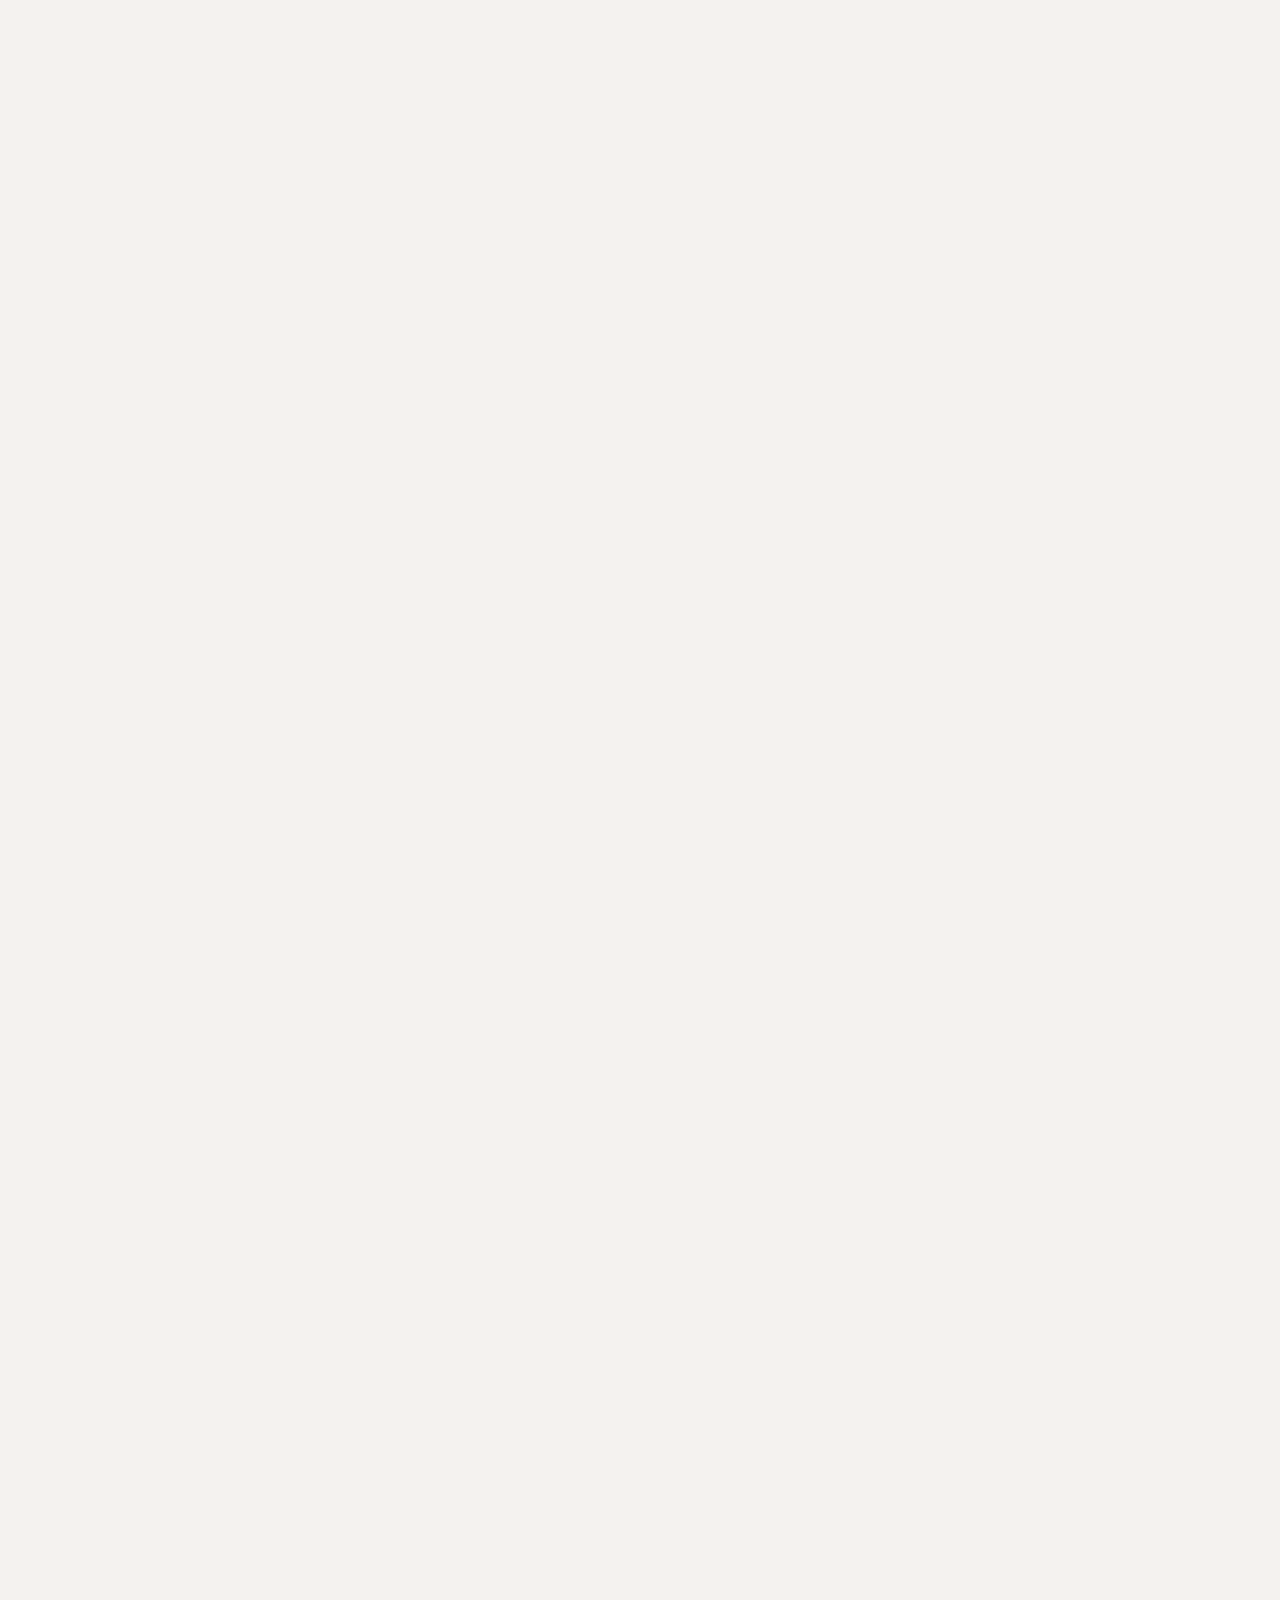
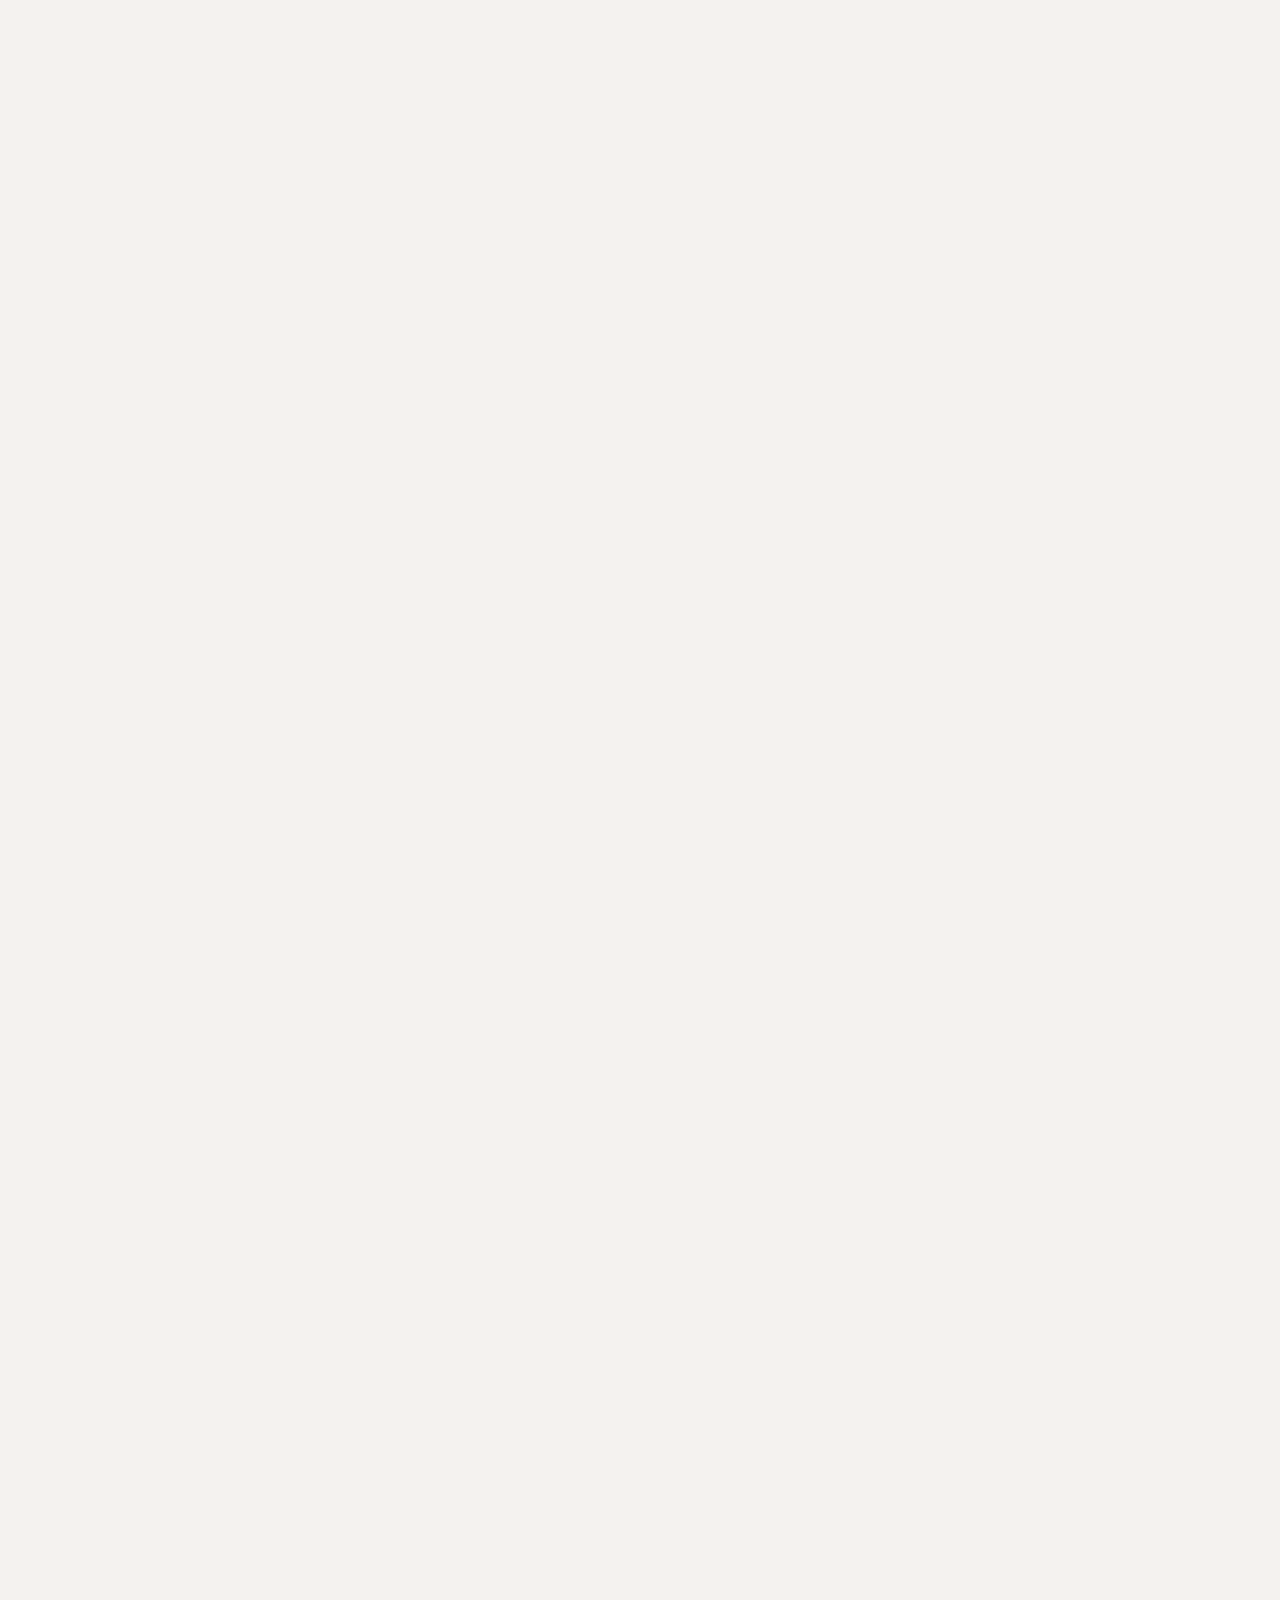
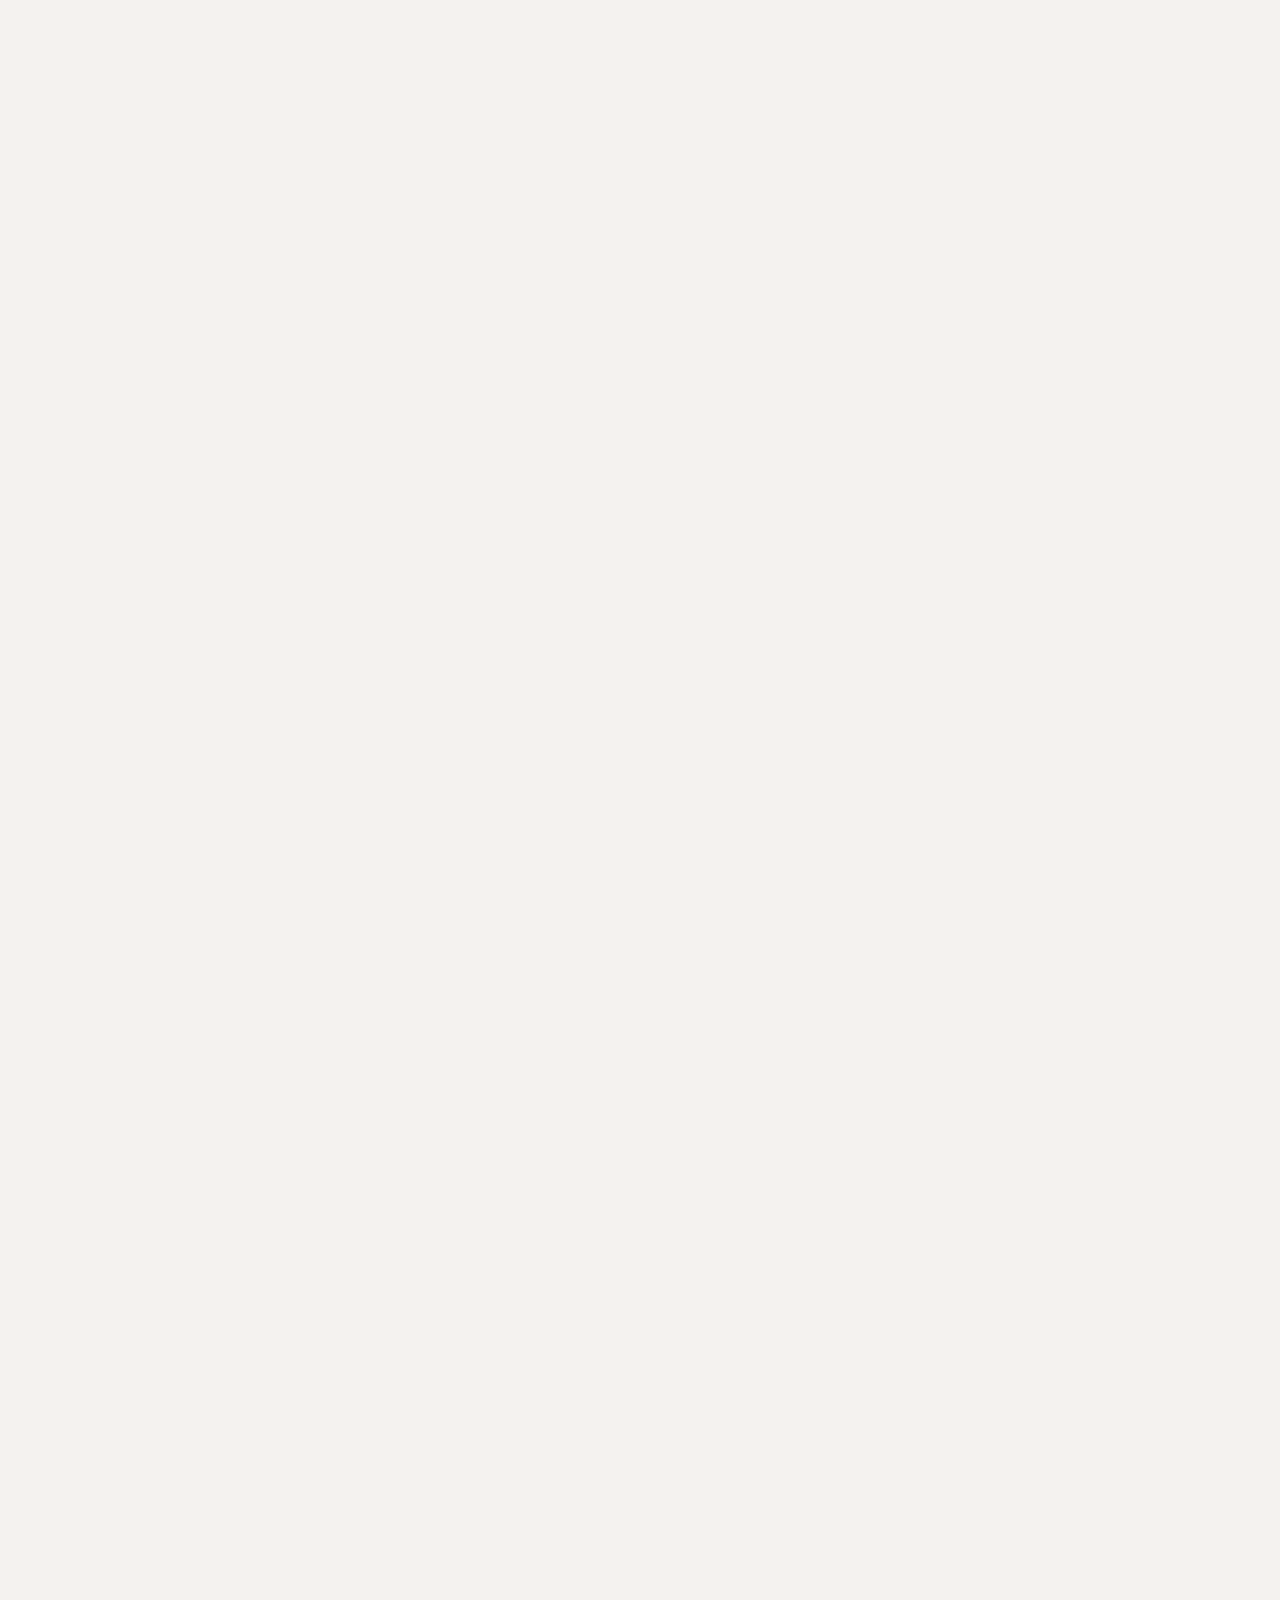
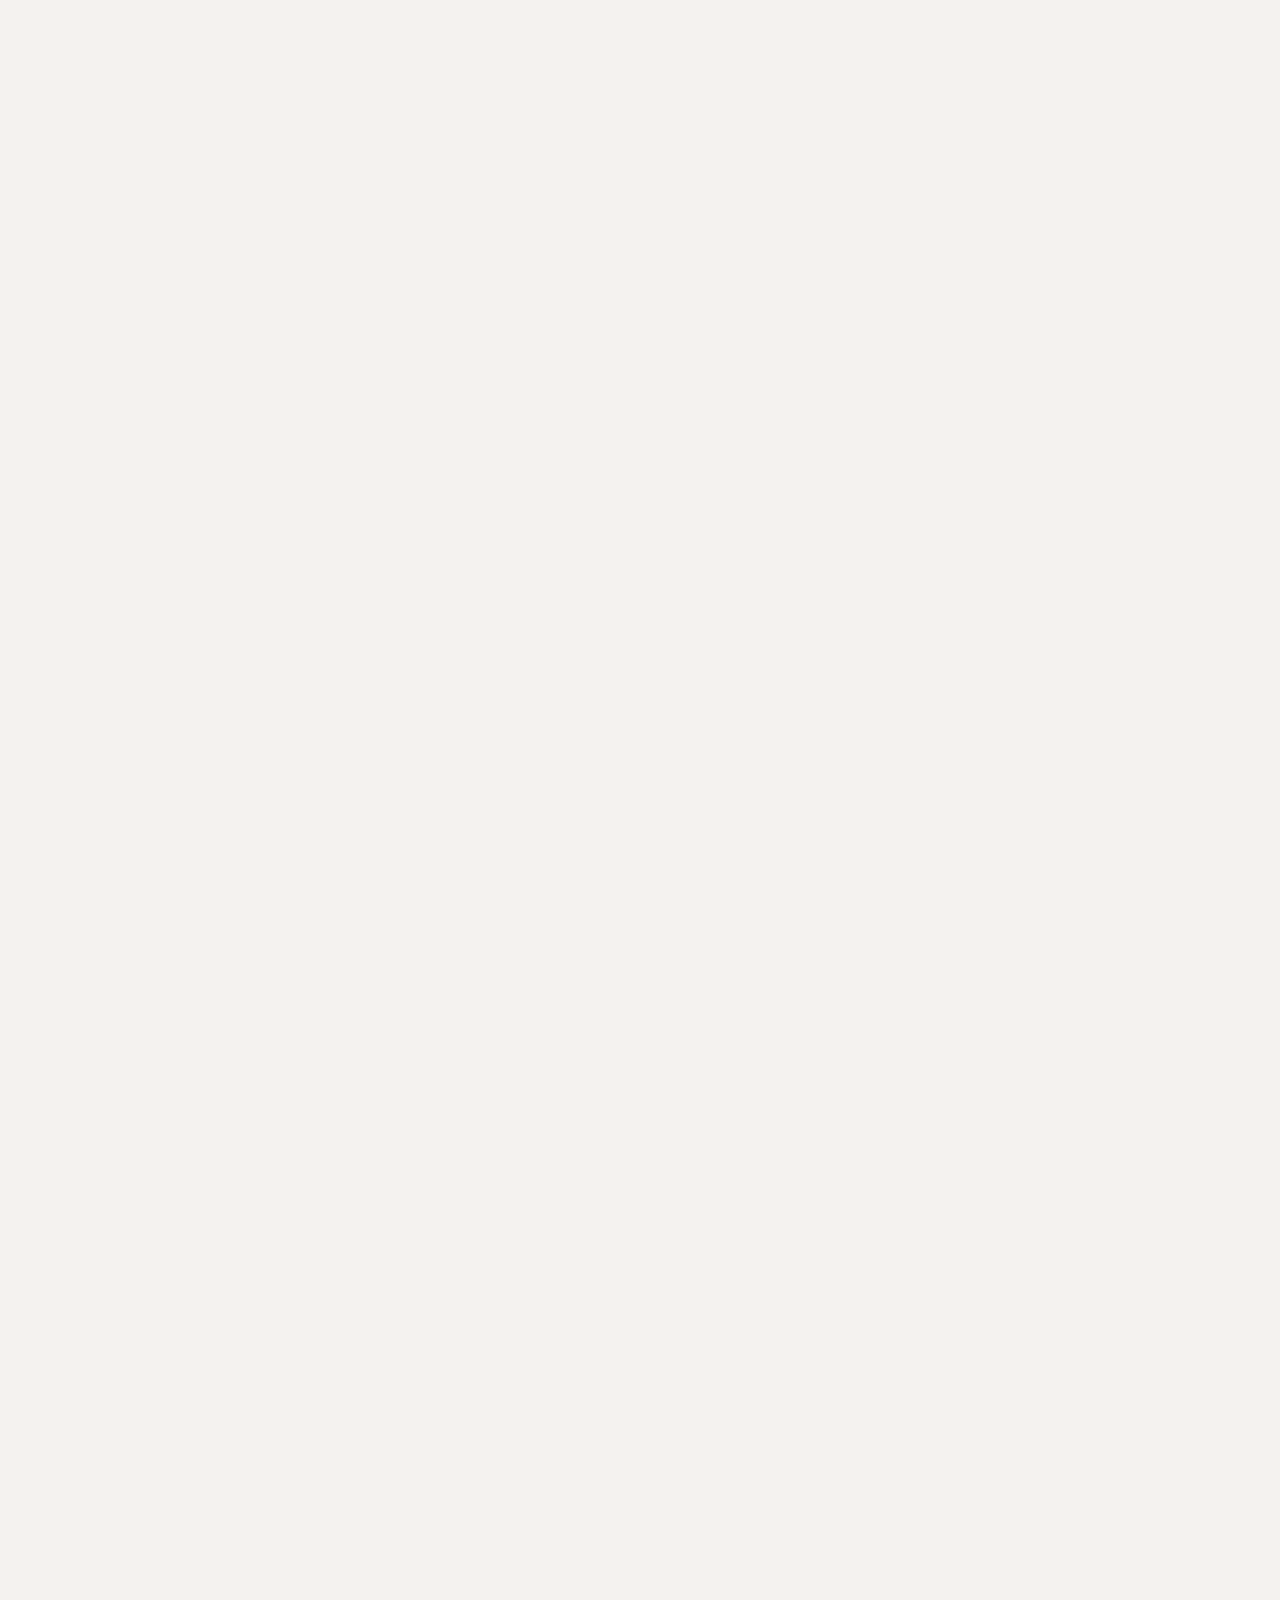
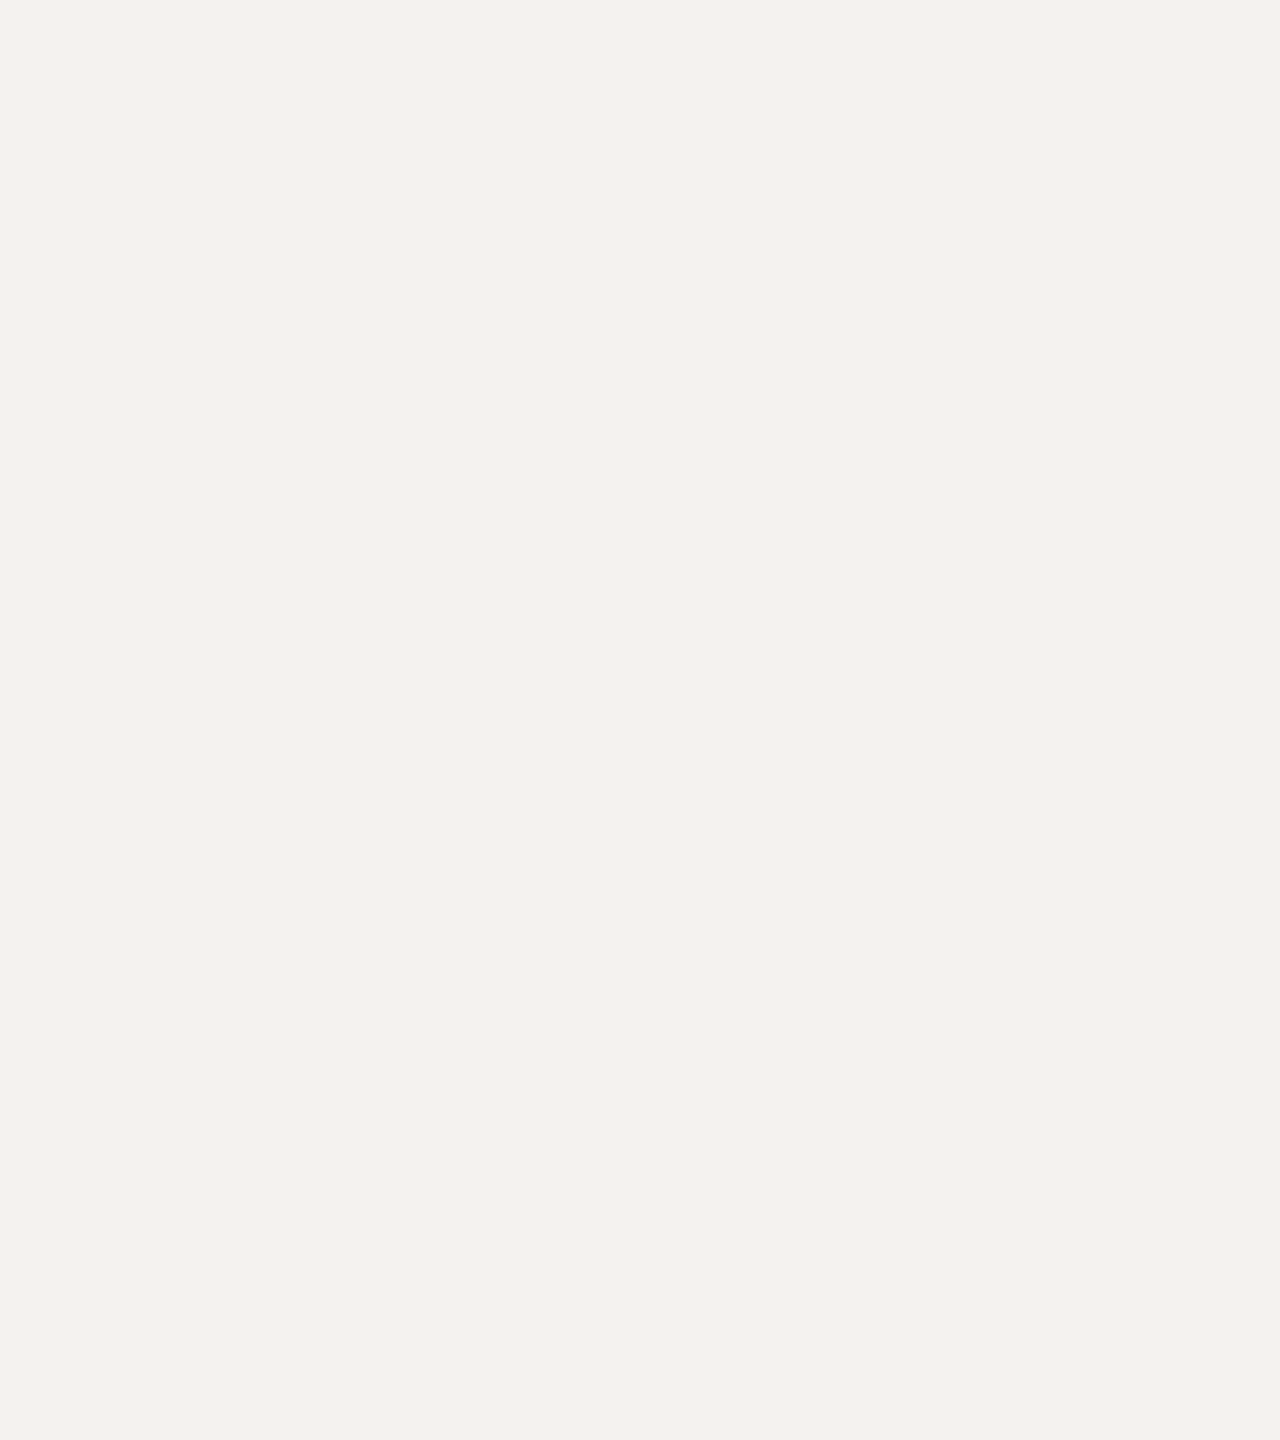
==== index.html @ 385f7c41 "init commit" ====
<!DOCTYPE html><!--  Last Published: Wed May 29 2024 16:09:35 GMT+0000 (Coordinated Universal Time)  -->
<html data-wf-page="66525b3ed65145a71f01ea5f" data-wf-site="66525b3ed65145a71f01ea61">

<head>
  <meta charset="utf-8">
  <title>Как максимально быстро прокачать карьеру дизайнера</title>
  <meta
    content="Как максимально быстро прокачать карьеру дизайнера. Интенсив создан на основе исследования карьер ведущих дизайнеров. Топ 5 фишек для буста дизайн карьеры."
    name="description">
  <meta content="Как максимально быстро прокачать карьеру дизайнера" property="og:title">
  <meta
    content="Как максимально быстро прокачать карьеру дизайнера. Интенсив создан на основе исследования карьер ведущих дизайнеров. Топ 5 фишек для буста дизайн карьеры."
    property="og:description">
  <meta
    content="https://uploads-ssl.webflow.com/66525b3ed65145a71f01ea61/66527df5573d9b73c34608a3_open%20gragh%20image.webp"
    property="og:image">
  <meta content="Как максимально быстро прокачать карьеру дизайнера" property="twitter:title">
  <meta
    content="Как максимально быстро прокачать карьеру дизайнера. Интенсив создан на основе исследования карьер ведущих дизайнеров. Топ 5 фишек для буста дизайн карьеры."
    property="twitter:description">
  <meta
    content="https://uploads-ssl.webflow.com/66525b3ed65145a71f01ea61/66527df5573d9b73c34608a3_open%20gragh%20image.webp"
    property="twitter:image">
  <meta property="og:type" content="website">
  <meta content="summary_large_image" name="twitter:card">
  <meta content="width=device-width, initial-scale=1" name="viewport">
  <link href="css/normalize.css" rel="stylesheet" type="text/css">
  <link href="css/webflow.css" rel="stylesheet" type="text/css">
  <link href="css/styles.css" rel="stylesheet" type="text/css">
  <script
    type="text/javascript">!function (o, c) { var n = c.documentElement, t = " w-mod-"; n.className += t + "js", ("ontouchstart" in o || o.DocumentTouch && c instanceof DocumentTouch) && (n.className += t + "touch") }(window, document);</script>
  <link href="images/favicon.png" rel="shortcut icon" type="image/x-icon">
  <link href="images/webclip.png" rel="apple-touch-icon"><!--  Yandex.Metrika counter  -->
  <script type="text/javascript">
    (function (m, e, t, r, i, k, a) {
      m[i] = m[i] || function () { (m[i].a = m[i].a || []).push(arguments) };
      m[i].l = 1 * new Date();
      for (var j = 0; j < document.scripts.length; j++) { if (document.scripts[j].src === r) { return; } }
      k = e.createElement(t), a = e.getElementsByTagName(t)[0], k.async = 1, k.src = r, a.parentNode.insertBefore(k, a)
    })
      (window, document, "script", "https://mc.yandex.ru/metrika/tag.js", "ym");
    ym(97404704, "init", {
      clickmap: true,
      trackLinks: true,
      accurateTrackBounce: true,
      webvisor: true
    });
  </script>
  <noscript>
    <div><img src="https://mc.yandex.ru/watch/97404704" style="position:absolute; left:-9999px;" alt=""></div>
  </noscript>
  <!--  /Yandex.Metrika counter  -->
  <!--  Keep this css code to improve the font quality -->
  <style>
    * {
      -webkit-font-smoothing: antialiased;
      -moz-osx-font-smoothing: grayscale;
      -o-font-smoothing: antialiased;
    }
  </style>
</head>

<body>
  <div class="w-embed">
    <style>
      html {
        font-size: calc(0.19642857142857117rem + 0.8928571428571431vw);
      }

      @media screen and (max-width:1440px) {
        html {
          font-size: calc(0.1964285714285715rem + 0.8928571428571428vw);
        }
      }

      @media screen and (max-width:992px) {
        html {
          font-size: 0.75rem;
        }
      }

      @media screen and (max-width:768px) {
        html {
          font-size: 0.875rem;
        }
      }

      @media screen and (max-width:479px) {
        html {
          font-size: 0.875rem;
        }
      }
    </style>
  </div>
  <div class="page-wrapper">
    <div style="opacity:0" class="main-wrapper">
      <nav class="nav-wrapper">
        <a href="#" class="nav_logo-link w-inline-block"><img src="images/helper-logo.svg" loading="eager" alt="helper logo
" class="nav_logo-image"></a>
        <div style="opacity:0;display:none" class="nav">
          <a href="#" class="nav_logo-link-black is-black w-inline-block"><img src="images/helper-logo.svg"
              loading="lazy" alt="helper logo
" class="nav_logo-image-black"></a>
          <div class="nav_text-and-button">
            <p class="nav_text">30 мая 19:00</p>
            <a href="#subscribe" class="hero_button button is-small no-smooth-scroll w-inline-block">
              <div class="hero_little-button-text">Записаться</div>
            </a>
          </div>
        </div>
      </nav>
      <section data-w-id="3a67bcf5-28d7-ea22-ce58-7946edda7842" class="section_hero">
        <a href="https://tagline.ru/design-studios-rating/" target="_blank" class="hero_top10-link w-inline-block"><img
            src="images/header-link_1header-link.webp" loading="eager" alt="top 10 studios image"></a>
        <div style="opacity:0" class="hero_background-block"><img src="images/hero-background_1hero-background.webp"
            loading="eager" sizes="100vw"
            srcset="images/hero-background_1hero-background.webp 500w, images/hero-background_1hero-background.webp 800w, images/hero-background_1hero-background.webp 1080w, images/hero-background_1hero-background.webp 1280w"
            alt="" class="hero_background-image"></div>
        <div style="opacity:0" class="hero_container">
          <p class="hero_text-white text-style-35">30 мая в 19:00</p>
          <div class="hero_text-white60 text-style-35">Бесплатный интенсив</div>
          <div class="hero_h1-wrapper">
            <div class="hero_h1-first-line">
              <div>Как максимально</div>
            </div>
            <div class="hero_h1-second-line">
              <div>быстро</div><img src="images/bolt-x3.webp" loading="eager"
                sizes="(max-width: 479px) 124.8750228881836px, (max-width: 767px) 27vw, 23vw"
                srcset="images/bolt-x3-p-500.png 500w, images/bolt-x3-p-800.png 800w, images/bolt-x3-p-1080.png 1080w, images/bolt-x3-p-1600.png 1600w, images/bolt-x3.webp 1827w"
                alt="" class="hero_h1-image">
              <div>прокачать</div>
            </div>
            <div class="hero_h1-third-line">
              <div>карьеру дизайнера</div>
            </div>
          </div>
          <div class="hero_h1-wrapper-copy">
            <div class="hero_h1-first-line-copy">
              <div>Как максима-</div>
            </div>
            <div class="hero_h1-second-line-copy">
              <div class="hero_h1-mobile-second-line">
                <div> льно</div><img src="images/bolt-x3.webp" loading="eager" sizes="100vw"
                  srcset="images/bolt-x3-p-500.png 500w, images/bolt-x3-p-800.png 800w, images/bolt-x3-p-1080.png 1080w, images/bolt-x3-p-1600.png 1600w, images/bolt-x3.webp 1827w"
                  alt="" class="hero_h1-image-copy">
                <div> быстро</div>
              </div>
              <div>прокачать</div>
            </div>
            <div class="hero_h1-third-line-copy">
              <div>карьеру дизайнера</div>
            </div>
          </div>
          <div class="hero_text-white-3 text-style-35">Интенсив создан на основе исследования <br>карьер ведущих
            дизайнеров</div>
          <div class="hero_text-white-3-copy text-style-35">Интенсив создан на основе исследования карьер ведущих
            дизайнеров</div>
          <a href="#subscribe" class="button no-smooth-scroll w-inline-block">
            <div class="button-text">Записаться</div>
          </a>
          <div class="hero_text-icon text-style-21">
            <div class="hero_text-icon-1"><img src="images/white-lightning-icon.svg" loading="eager" width="8" alt=""
                class="hero_little-icon">
              <div class="hero_bottom-text">Рассмотрим 5 ключевых</div>
            </div>
            <div class="hero_text-bottom text-style-21">действий которые ускорят<br>рост вашей карьеры</div>
          </div>
        </div>
      </section>
      <section class="section_intensive">
        <div class="intensive_container container">
          <h2 class="intensive_h2">Приходи на интенсив <br>если ты хочешь</h2>
          <div class="intensive_columns">
            <div class="intensive_column is-first"><img src="images/diagram_1diagram.webp" loading="lazy" alt=""
                class="intensive_column-image">
              <div class="intensive_text-wrap">
                <h3 class="intensive_column-h3">Быстро перейти <br>на новый грейд </h3>
                <div class="intensive_column-text">Но пока не понимаешь, какие <br>конкретно действия нужны, <br>чтобы
                  это сделать</div>
              </div>
            </div>
            <div id="w-node-_1db98ec7-dd4c-f2e4-92bd-d312bf7a1db6-1f01ea5f" class="intensive_column is-second"><img
                src="images/companies-logos_1companies-logos.webp" loading="lazy" alt="" class="intensive_column-image">
              <div class="intensive_text-wrap">
                <h3 class="intensive_column-h3">Устроиться на<br>новую работу в<br>крутую компанию </h3>
                <div class="intensive_column-text">Но не уверен что сейчас <br>конкурентен и готов по скиллам <br>к
                  переходу</div>
              </div>
            </div>
            <div id="w-node-ea24108e-42d8-a150-b84f-5b6d8da8eb4d-1f01ea5f" class="intensive_column is-third"><img
                src="images/arrows-circle_1arrows-circle.webp" loading="lazy" alt="" class="intensive_column-image">
              <div class="intensive_text-wrap">
                <h3 class="intensive_column-h3">Качнуть карьеру <br>с нуля или поменять<br>сферу дизайна </h3>
                <div class="intensive_column-text">И понимаешь что есть нишы в которых можешь заработать больше и
                  интереснее</div>
              </div>
            </div>
          </div>
        </div>
      </section>
      <section class="section_about">
        <div class="about_container container">
          <div class="about_text-top text-style-35">О чем будет интенсив?</div>
          <h2 class="about_h2">Мы провели исследование 100 старших дизайнеров <br>и выяснили что помогло им прокачать
            свою карьеру</h2>
          <div class="div-block-3">
            <div class="about_text-bottom text-style-35">и нашли закономерности которые помогут качать свою карьеру
              <span class="about_span-text">в 3 раза быстрее</span></div>
          </div>
        </div>
      </section>
      <section class="section_find-out">
        <div class="find-out_container container">
          <h2 class="find-out_h2">На эфире ты узнаешь</h2>
          <div class="find-out_grid">
            <div id="w-node-e78cded4-d3e5-033f-09cf-b4151a2c301b-1f01ea5f" class="find-out_grid-big-vertical">
              <div class="find-out_description">
                <h3 class="find-out_h3">Как взять карьеру <br>под контроль</h3>
                <div class="find-out_text">Чтобы не ждать повышения или удачного случая, <br>а самому брать то что
                  хочешь</div>
              </div><img src="images/indiana-jones_1indiana-jones.webp" loading="eager" alt="" class="find-out_image">
            </div>
            <div id="w-node-aaf4d2a6-aa1e-3575-b6a0-da4dffdc3aaa-1f01ea5f" class="find_out-grid-small is-first">
              <div class="find-out_description">
                <h3 class="find-out_h3">Как найти ментора</h3>
                <div class="find-out_text">Того самого крутого дизайнера - практика, который подскажет, направит и
                  научит</div>
              </div><img src="images/mentors_1.webp" loading="eager"
                sizes="(max-width: 479px) 100vw, (max-width: 767px) 88vw, (max-width: 991px) 40vw, 31vw"
                srcset="images/mentors_1mentors.webp 500w, images/mentors_1mentors.webp 800w, images/mentors_1.webp 1002w"
                alt="mentors" class="find-out_image">
            </div>
            <div id="w-node-_4fb46162-7685-c409-23d8-f8f0975ff144-1f01ea5f" class="find_out-grid-small">
              <div class="find-out_description">
                <h3 class="find-out_h3">Как понять <br>в рынке ты или нет</h3>
                <div class="find-out_text">Объективно оценить как твои скиллы соотносятся с потребностью на рынке. так
                  ты поймешь куда двигаться</div>
              </div><img src="images/market_1market.webp" loading="eager"
                sizes="(max-width: 479px) 100vw, (max-width: 767px) 88vw, (max-width: 991px) 40vw, 31vw"
                srcset="images/market_1-p-500.png 500w, images/market_1market.webp 501w" alt="" class="find-out_image">
            </div>
            <div id="w-node-f84649dc-8dea-9602-1cb8-33b7f1f9819a-1f01ea5f" class="find-out_grid-big-horizontal">
              <div class="find-out_description is-last">
                <h3 class="find-out_h3">Как понять на сколько денег можно претендовать и какой <br>у тебя грейд</h3>
                <div class="find-out_text">Сам сможешь определить свою справедливую зп и позицию</div>
              </div><img src="images/Frame-2087330956_1.webp" loading="eager"
                id="w-node-_175e7a0c-bd23-8363-d840-2931bfd2edac-1f01ea5f"
                sizes="(max-width: 479px) 100vw, (max-width: 767px) 88vw, 14vw" alt=""
                srcset="images/Frame-2087330956_1Frame-2087330956.webp 500w, images/Frame-2087330956_1Frame-2087330956.webp 800w, images/Frame-2087330956_1.webp 1005w"
                class="find-out_image-copy">
            </div>
          </div>
        </div>
      </section>
      <section class="section_after">
        <div class="after_container container">
          <div class="after_text text-style-32">А после эфира... </div>
          <h2 class="after_h2">Поделимся данными  <br>исследования — это 86 советов от старших дизов о том, что нужно
            делать, чтобы качаться быстро </h2>
          <div class="after_video-container">
            <div class="after_video-embed w-embed">
              <div class="after_video-container">
                <video autoplay="" loop="" muted="" playsinline="" class="video">
                  <source src="https://m-a-x.design/gar_vid/land.mp4" type="video/mp4">
                </video>
              </div>
              <style>
                .after_video-container {
                  position: relative;
                  padding-bottom: 56.25%;
                  /* 16:9 aspect ratio */
                  height: 0;
                  overflow: hidden;
                  max-width: 100%;
                }

                .after_video-container video {
                  position: absolute;
                  top: 0;
                  left: 0;
                  width: 100%;
                  height: 100%;
                  object-fit: cover;
                }
              </style>
            </div>
          </div>
        </div>
      </section>
      <section class="section_created">
        <div class="created_container container">
          <h2 class="created_h2">Мы уже трудоустроили больше 600 дизайнеров <br>за прошлый год </h2>
          <div class="created_text-wrapper">
            <div class="created_text text-style-35">Вот в такие клёвые компании:</div>
            <div class="created_companies">
              <div class="created_icon-and-text"><img src="images/sber-logo_1sber-logo.webp" loading="lazy" alt="sber"
                  class="created_icon">
                <div class="created_text text-style-35">Сбер</div>
              </div>
              <div class="created_icon-and-text"><img src="images/somokat-logo_1somokat-logo.webp" loading="lazy"
                  alt="samokat" class="created_icon">
                <div class="created_text text-style-35">Самокат</div>
              </div>
              <div class="created_icon-and-text"><img src="images/vk-logo_1vk-logo.webp" loading="lazy" alt="vk"
                  class="created_icon">
                <div class="created_text text-style-35">VK</div>
              </div>
              <div class="created_icon-and-text"><img src="images/yandex-logo_1yandex-logo.webp" loading="lazy"
                  alt="yandex" class="created_icon">
                <div class="created_text text-style-35">Яндекс</div>
              </div>
              <div class="created_icon-and-text"><img src="images/tinkoff-logo_1tinkoff-logo.webp" loading="lazy"
                  alt="tinkoff" class="created_icon">
                <div class="created_text text-style-35">Тинькофф</div>
              </div>
              <div class="created_icon-and-text"><img src="images/alpha-logo_1alpha-logo.webp" loading="lazy"
                  alt="alpha" class="created_icon">
                <div class="created_text text-style-35">АльфаБанк</div>
              </div>
              <div class="created_icon-and-text"><img src="images/otkritie-logo_1otkritie-logo.webp" loading="lazy"
                  alt="otkritie" class="created_icon">
                <div class="created_text text-style-35">Открытие</div>
              </div>
              <div class="created_icon-and-text"><img src="images/rosbank-logo_1rosbank-logo.webp" loading="lazy"
                  alt="росбанк" class="created_icon">
                <div class="created_text text-style-35">Росбанк</div>
              </div>
              <div class="created_icon-and-text"><img src="images/sportmaster-logo_1sportmaster-logo.webp"
                  loading="lazy" alt="sportmaster" class="created_icon">
                <div class="created_text text-style-35">Спортмастер</div>
              </div>
              <div class="created_icon-and-text"><img src="images/mts-logo_1mts-logo.webp" loading="lazy" alt="mts"
                  class="created_icon">
                <div class="created_text text-style-35">МТС</div>
              </div>
            </div>
            <div class="created_text text-style-35">А вот, что говорят эти ребята:</div>
          </div>
        </div>
        <div class="created_swiper swiper-1">
          <div class="created_swiper-wrapper swiper-wrapper">
            <div class="created_swiper-slide swiper-slide"><img src="images/yandex-review.jpeg" loading="eager"
                alt="a review screenshot" class="created_swiper-image">
              <div class="created_swiper-position">Прокачалась и попала на стажировку в Яндекс</div>
              <div class="created_swiper-company"><img src="images/yandex-logo.png" loading="eager" alt="yandex"
                  class="created_swiper-company-logo">
                <div class="created_swiper-company-name">Яндекс</div>
              </div>
            </div>
            <div class="created_swiper-slide swiper-slide"><img src="images/sportmaster-review.jpeg" loading="eager"
                alt="a review screenshot" class="created_swiper-image">
              <div class="created_swiper-position">Трудоустроился в Спортмастер</div>
              <div class="created_swiper-company"><img src="images/sportmaster-logo_1sportmaster-logo.webp"
                  loading="eager" alt="sportmaster" class="created_swiper-company-logo">
                <div class="created_swiper-company-name">Спортмастер</div>
              </div>
            </div>
            <div class="created_swiper-slide swiper-slide"><img src="images/samokat-review.jpeg" loading="eager"
                alt="a review screenshot" class="created_swiper-image">
              <div class="created_swiper-position">Получила оффер в Самокат</div>
              <div class="created_swiper-company"><img src="images/somokat-logo_1somokat-logo.webp" loading="eager"
                  alt="samokat" class="created_swiper-company-logo">
                <div class="created_swiper-company-name">Самокат</div>
              </div>
            </div>
            <div class="created_swiper-slide swiper-slide"><img src="images/otkritie-review.jpeg" loading="eager"
                alt="a review screenshot" class="created_swiper-image">
              <div class="created_swiper-position">Прошла стажировку в банк Открытие</div>
              <div class="created_swiper-company"><img src="images/otkritie-logo_1otkritie-logo.webp" loading="eager"
                  alt="otkritie" class="created_swiper-company-logo">
                <div class="created_swiper-company-name">Открытие</div>
              </div>
            </div>
            <div class="created_swiper-slide swiper-slide"><img src="images/tinkoff-review.jpeg" loading="eager"
                alt="a review screenshot" class="created_swiper-image">
              <div class="created_swiper-position">Получила стажировку в Тинькофф</div>
              <div class="created_swiper-company"><img src="images/tinkoff-logo_1tinkoff-logo.webp" loading="eager"
                  alt="tinkoff" class="created_swiper-company-logo">
                <div class="created_swiper-company-name">Тинькофф</div>
              </div>
            </div>
            <div class="created_swiper-slide swiper-slide"><img src="images/vk-review.jpeg" loading="eager"
                alt="a review screenshot" class="created_swiper-image">
              <div class="created_swiper-position">Ребята получили оффер в VK и Grass</div>
              <div class="created_swiper-company"><img src="images/vk-icon.png" loading="eager" alt="vk"
                  class="created_swiper-company-logo">
                <div class="created_swiper-company-name">VK</div>
              </div>
            </div>
            <div class="created_swiper-slide swiper-slide"><img src="images/rosbank-review.jpeg" loading="eager"
                alt="a review screenshot" class="created_swiper-image">
              <div class="created_swiper-position">Трудоустроился в Росбанк</div>
              <div class="created_swiper-company"><img src="images/rosbank-icon.png" loading="eager" alt="rosbank"
                  class="created_swiper-company-logo">
                <div class="created_swiper-company-name">Росбанк</div>
              </div>
            </div>
            <div class="created_swiper-slide swiper-slide"><img src="images/vk-spherum.jpeg" loading="eager"
                alt="a review screenshot" class="created_swiper-image">
              <div class="created_swiper-position">Получила оффер в VK Сферум</div>
              <div class="created_swiper-company"><img src="images/vk-icon.png" loading="eager" alt="vk"
                  class="created_swiper-company-logo">
                <div class="created_swiper-company-name">VK Сферум</div>
              </div>
            </div>
            <div class="created_swiper-slide swiper-slide"><img src="images/gazprom-media.jpeg" loading="eager"
                alt="a review screenshot" class="created_swiper-image">
              <div class="created_swiper-position">Прокачалась и получила оффер от Газпром</div>
              <div class="created_swiper-company"><img src="images/gazprom-icon.png" loading="eager" alt="gazprom media"
                  class="created_swiper-company-logo">
                <div class="created_swiper-company-name">Газпром-медиа</div>
              </div>
            </div>
            <div class="created_swiper-slide swiper-slide"><img src="images/mts.jpeg" loading="eager"
                alt="a review screenshot" class="created_swiper-image">
              <div class="created_swiper-position">Трудоустроился мидлом в МТС</div>
              <div class="created_swiper-company"><img src="images/mts-icon.png" loading="eager" alt="mts"
                  class="created_swiper-company-logo">
                <div class="created_swiper-company-name">МТС</div>
              </div>
            </div>
            <div class="created_swiper-slide swiper-slide"><img src="images/sber.jpeg" loading="eager"
                alt="a review screenshot" class="created_swiper-image">
              <div class="created_swiper-position">Получил сразу 2 оффера из крутых компаний - Сбер и Газпром</div>
              <div class="created_swiper-company"><img src="images/sber-logo_1sber-logo.webp" loading="eager" alt="sber"
                  class="created_swiper-company-logo">
                <div class="created_swiper-company-name">Сбер</div>
              </div>
            </div>
            <div class="created_swiper-slide swiper-slide"><img src="images/sber-eapteka.jpeg" loading="eager"
                alt="a review screenshot" class="created_swiper-image">
              <div class="created_swiper-position">Получила стажировку в Тинькофф</div>
              <div class="created_swiper-company"><img src="images/sber-eapteka-icon.png" loading="eager"
                  alt="sber eapteka" class="created_swiper-company-logo">
                <div class="created_swiper-company-name">Сбер Еаптека</div>
              </div>
            </div>
            <div class="created_swiper-slide swiper-slide"><img src="images/tinkoff-2.jpeg" loading="eager"
                alt="a review screenshot" class="created_swiper-image">
              <div class="created_swiper-position">Прокачалась и получила оффер от Тинькофф мидлом+</div>
              <div class="created_swiper-company"><img src="images/tinkoff-logo_1tinkoff-logo.webp" loading="eager"
                  alt="tinkoff" class="created_swiper-company-logo">
                <div class="created_swiper-company-name">Тинькофф</div>
              </div>
            </div>
            <div class="created_swiper-slide swiper-slide"><img src="images/alpha-bank.jpeg" loading="eager"
                alt="a review screenshot" class="created_swiper-image">
              <div class="created_swiper-position">Получил оффер в Альфу с Крутой ЗП</div>
              <div class="created_swiper-company"><img src="images/alpha-logo.png" loading="eager"
                  sizes="(max-width: 767px) 15.75px, (max-width: 991px) 2vw, 1vw"
                  srcset="images/alpha-logo-p-500.png 500w, images/alpha-logo.png 741w" alt="alpha
" class="created_swiper-company-logo">
                <div class="created_swiper-company-name">Альфа Банк</div>
              </div>
            </div>
          </div>
          <div class="created_swiper-buttons">
            <div class="created_button-prev"><img src="images/arrow-slider_1arrow-slider.webp" loading="eager" alt="arrow icon
" class="created_button-icon"></div>
            <div class="created_button-next"><img src="images/arrow-slider_1arrow-slider.webp" loading="eager" alt="arrow icon
" class="created_button-icon"></div>
          </div>
        </div>
      </section>
      <section class="section_avdeev">
        <div class="avdeev_container container">
          <div class="avdeev_left-column">
            <h2 class="avdeev_h2">Эфир проведёт Макс Авдеев <br>‍<span class="avdeev_h2-span">основатель студии MAX
                <br>и образовательного продукта Helper</span></h2>
            <h2 class="avdeev_h2-copy">Эфир проведёт <br>Макс Авдеев <br>‍<span class="avdeev_h2-span">основатель студии
                MAX <br>и образовательного продукта Helper</span></h2>
            <div class="avdeev_text">Нанял более 180 дизайнеров крупнейшим компаниям и более 100 человек в студию MAX.
              Может нарисовать любой дизайн за полчаса и не понимает почему так не могут все! :))</div>
          </div>
          <div class="avdeev_right-column"><img src="images/max-avdeev-x2_1.webp" loading="lazy"
              sizes="(max-width: 479px) 100vw, (max-width: 767px) 95vw, (max-width: 991px) 44vw, 41vw"
              srcset="images/max-avdeev-x2_1max-avdeev-x2.webp 500w, images/max-avdeev-x2_1max-avdeev-x2.webp 800w, images/max-avdeev-x2_1max-avdeev-x2.webp 1080w, images/max-avdeev-x2_1.webp 1140w"
              alt="max avdeev photo" class="avdeev_photo"></div>
        </div>
      </section>
      <section data-w-id="28e77553-3bd2-6c2f-6027-97157163440d" class="section_calendar">
        <div class="calendar_container container">
          <div class="calendar_content"><img src="images/calendar-x2_1.webp" loading="lazy"
              sizes="(max-width: 479px) 444.3333435058594px, (max-width: 991px) 95vw, 73vw"
              srcset="images/calendar-x2_1calendar-x2.webp 500w, images/calendar-x2_1calendar-x2.webp 800w, images/calendar-x2_1calendar-x2.webp 1080w, images/calendar-x2_1calendar-x2.webp 1600w, images/calendar-x2_1.webp 2180w"
              alt="calendar image" class="calendar_image"><img src="images/calendar-mobile_1.webp" loading="lazy"
              style="-webkit-transform:translate3d(0, 20%, 0) scale3d(1, 1, 1) rotateX(0) rotateY(0) rotateZ(0) skew(0, 0);-moz-transform:translate3d(0, 20%, 0) scale3d(1, 1, 1) rotateX(0) rotateY(0) rotateZ(0) skew(0, 0);-ms-transform:translate3d(0, 20%, 0) scale3d(1, 1, 1) rotateX(0) rotateY(0) rotateZ(0) skew(0, 0);transform:translate3d(0, 20%, 0) scale3d(1, 1, 1) rotateX(0) rotateY(0) rotateZ(0) skew(0, 0);opacity:0.3"
              sizes="100vw" alt="calendar mobile image"
              srcset="images/calendar-mobile_1calendar-mobile.webp 500w, images/calendar-mobile_1calendar-mobile.webp 800w, images/calendar-mobile_1calendar-mobile.webp 1080w, images/calendar-mobile_1calendar-mobile.webp 1600w, images/calendar-mobile_1.webp 1950w"
              class="calendar_image-mobile">
            <h2 class="calendar_h2">30 мая<br>19:00<br><span class="calendar_h2-span">бесплатно</span></h2>
            <div class="calendar_text text-style-32">Чтобы получить ссылку на эфир и ещё пару <br>сюрпризов, заполни
              простую форму ниже</div>
            <a id="subscribe" href="#" class="calendar_button button w-inline-block">
              <div class="button-text">Записаться</div>
            </a>
          </div>
        </div>
      </section>
      <footer class="footer">
        <div class="footer_container container">
          <a href="#" class="footer_logo-link w-inline-block">
            <div>Helper</div>
          </a>
          <div class="footer_links">
            <a href="https://view.officeapps.live.com/op/view.aspx?src=https%3A%2F%2Fassets-global.website-files.com%2F639b398738ab4f737908bd30%2F646b2f68964f4afec25d5476_%25D0%25A5%25D0%25B5%25D0%25BB%25D0%25BF%25D0%25B5%25D1%2580_%25D0%259E%25D0%259E%25D0%259E_%25D1%2581%25D0%25BE%25D0%25B3%25D0%25BB%25D0%25B0%25D1%2581%25D0%25B8%25D0%25B5_%25D0%25BD%25D0%25B0_%25D1%2580%25D0%25B0%25D1%2581%25D1%2581%25D1%258B%25D0%25BB%25D0%25BA%25D1%2583_%25D1%2580%25D0%25B5%25D0%25BA%25D0%25BB%25D0%25B0%25D0%25BC%25D1%258B_18_05_2023.docx&amp;wdOrigin=BROWSELINK"
              target="_blank" class="footer_link">Согласие на рассылку</a>
            <a href="https://assets-global.website-files.com/657b5d05b2b515e0807c0914/65c2026bbbd210d6f23ce50c_%D0%A5%D0%B5%D0%BB%D0%BF%D0%B5%D1%80_%D0%9E%D0%9E%D0%9E_%D0%9F%D0%BE%D0%BB%D1%8C%D0%B7%D0%BE%D0%B2%D0%B0%D1%82%D0%B5%D0%BB%D1%8C%D1%81%D0%BA%D0%BE%D0%B5_%D1%81%D0%BE%D0%B3%D0%BB%D0%B0%D1%88%D0%B5%D0%BD%D0%B8%D0%B5_02_08_2023_docx.pdf"
              target="_blank" class="footer_link">Пользовательское соглашение</a>
            <a href="https://view.officeapps.live.com/op/view.aspx?src=https%3A%2F%2Fassets-global.website-files.com%2F639b398738ab4f737908bd30%2F646b2f685895e07b93c2f5c5_%25D0%25A5%25D0%25B5%25D0%25BB%25D0%25BF%25D0%25B5%25D1%2580_%25D0%259E%25D0%259E%25D0%259E_%25D0%25A1%25D0%25BE%25D0%25B3%25D0%25BB%25D0%25B0%25D1%2581%25D0%25B8%25D0%25B5_%25D0%25BD%25D0%25B0_%25D0%25B8%25D1%2581%25D0%25BF%25D0%25BE%25D0%25BB%25D1%258C%25D0%25B7%25D0%25BE%25D0%25B2%25D0%25B0%25D0%25BD%25D0%25B8%25D0%25B5_cookies_18_05_2023.docx&amp;wdOrigin=BROWSELINK"
              target="_blank" class="footer_link">Согласие на использование cookies</a>
            <a href="https://view.officeapps.live.com/op/view.aspx?src=https%3A%2F%2Fassets-global.website-files.com%2F639b398738ab4f737908bd30%2F646b2f682bb254ea3ace185a_%25D0%25A5%25D0%25B5%25D0%25BB%25D0%25BF%25D0%25B5%25D1%2580_%25D0%259E%25D0%259E%25D0%259E_%25D0%259F%25D0%25BE%25D0%25BB%25D0%25B8%25D1%2582%25D0%25B8%25D0%25BA%25D0%25B0_%25D0%25BA%25D0%25BE%25D0%25BD%25D1%2584%25D0%25B8%25D0%25B4%25D0%25B5%25D0%25BD%25D1%2586%25D0%25B8%25D0%25B0%25D0%25BB%25D1%258C%25D0%25BD%25D0%25BE%25D1%2581%25D1%2582%25D0%25B8_18_05_2023.docx&amp;wdOrigin=BROWSELINK"
              target="_blank" class="footer_link">Положение о конфиденциальности</a>
          </div>
        </div>
      </footer>
      <div id="pop-up" class="modal">
        <div data-w-id="4ada1bed-cc34-8d87-79ef-a9d51bd5712b" class="modal-background"></div>
        <div class="modal_container">
          <div class="form-wrapper w-form"><img src="images/modal-icon-close_1modal-icon-close.webp" loading="lazy"
              data-w-id="6c53fa7a-4ac7-ad9a-d4e3-6fc96078de74" id="close-button" alt="close icon"
              class="modal_icon-close">
            <div class="form_title-description-wrap">
              <div class="form_title">Регистрация <br>на интенсив</div>
              <div class="form_description">Для регистрации на эфир, напишите как <br>вас зовут и свою электронную почту
              </div>
            </div>
            <form id="form-email" name="email-form" data-name="Email Form" method="post"
              data-wf-page-id="66525b3ed65145a71f01ea5f" data-wf-element-id="8c8abc20-946b-4707-aa16-1129dcbae5d1">
              <input class="form_field w-input" maxlength="256" name="Name-2" data-name="Name 2" placeholder="Имя"
                type="text" id="Name-2" required=""><input class="form_field w-input" maxlength="256" name="email-2"
                data-name="Email 2" placeholder="Эл. почта" type="email" id="email-2" required=""><input type="submit"
                data-wait="Ожидание..." id="submit-button" class="form_button button w-button"
                value="Зарегистрироваться"></form>
            <div class="code-embed w-embed">
              <p class="form_agreement">Отправляя заявку, вы даете согласие на обработку своих персональных данных в
                соответствии с <a class="custom-link" target="_blank"
                  href="https://view.officeapps.live.com/op/view.aspx?src=https%3A%2F%2Fassets-global.website-files.com%2F639b398738ab4f737908bd30%2F646b2f682bb254ea3ace185a_%25D0%25A5%25D0%25B5%25D0%25BB%25D0%25BF%25D0%25B5%25D1%2580_%25D0%259E%25D0%259E%25D0%259E_%25D0%259F%25D0%25BE%25D0%25BB%25D0%25B8%25D1%2582%25D0%25B8%25D0%25BA%25D0%25B0_%25D0%25BA%25D0%25BE%25D0%25BD%25D1%2584%25D0%25B8%25D0%25B4%25D0%25B5%25D0%25BD%25D1%2586%25D0%25B8%25D0%25B0%25D0%25BB%25D1%258C%25D0%25BD%25D0%25BE%25D1%2581%25D1%2582%25D0%25B8_18_05_2023.docx&wdOrigin=BROWSELINK">положением
                  о конфиденциальности</a>
              </p>
              <style>
                a.custom-link {
                  color: inherit;
                }
              </style>
            </div>
            <div class="success-message w-form-done">
              <div class="success_wrapper">
                <div class="form_title-description-wrap">
                  <div class="form_title">Спасибо за<br>регистрацию!</div>
                  <div class="form_description">Отправили тебя в наш телеграм ботик, там будет <br>ссылка и материалы
                    после эфира. Если ссылочка <br>потерялась, жми кнопку ниже:)</div>
                </div>
                <a id="telegram-button" href="#" target="_blank" class="form_link-telegram button w-inline-block">
                  <div class="form_channel-telegram">
                    <div class="form_telegram-text">Перейти в бота</div><img src="images/telegram_1telegram.webp"
                      loading="lazy" alt="telegram" class="form_telegram-icon">
                  </div>
                </a>
              </div>
            </div>
            <div class="error-message w-form-fail">
              <div class="text-block-2">Ошибка</div>
            </div>
          </div>
        </div>
      </div>
    </div>
  </div>
  <script src="https://d3e54v103j8qbb.cloudfront.net/js/jquery-3.5.1.min.dc5e7f18c8.js?site=66525b3ed65145a71f01ea61"
    type="text/javascript" integrity="sha256-9/aliU8dGd2tb6OSsuzixeV4y/faTqgFtohetphbbj0="
    crossorigin="anonymous"></script>
  <script src="js/webflow.js" type="text/javascript"></script>
  <script>
    // Script for a telegram button
    document.addEventListener('DOMContentLoaded', function () {
      var telegramButton = document.getElementById('telegram-button');
      telegramButton.addEventListener('click', function (event) {
        event.preventDefault(); // Prevent the default link behavior
        // Create a temporary anchor element
        var tempLink = document.createElement('a');
        tempLink.href = 'tg://resolve?domain=HelperCarrierBot&start=c1716388127988-ds';
        tempLink.target = '_blank';
        // Trigger a click on the temporary anchor element
        tempLink.click();
      });
    });
  </script>
  <script src="https://cdn.jsdelivr.net/npm/swiper@11/swiper-bundle.min.js"></script>
  <script>
    const swiper = new Swiper('.swiper-1', {
      // Optional parameters
      loop: true,
      spaceBetween: 20,
      speed: 300,
      slidesPerView: 'auto',
      slidesOffsetAfter: 0,
      // Navigation arrows
      navigation: {
        nextEl: '.created_button-next',
        prevEl: '.created_button-prev',
      },
    });
  </script>
  <script>
    // Script for sending a form
    document.addEventListener('DOMContentLoaded', function () {
      var form = document.querySelector('form'); // Adjust the selector if you have multiple forms
      var submitButton = document.getElementById('submit-button');
      form.addEventListener('submit', function (event) {
        // Open the link in a new tab when the form is submitted
        window.open('tg://resolve?domain=HelperCarrierBot&start=c1716388127988-ds', '_blank'); // Replace with your desired URL
      });
    });
  </script>
</body>

</html>
---- css/webflow.css ----
@font-face {
  font-family: 'webflow-icons';
  src: url("[data-uri]") format('truetype');
  font-weight: normal;
  font-style: normal;
}
[class^="w-icon-"],
[class*=" w-icon-"] {
  /* use !important to prevent issues with browser extensions that change fonts */
  font-family: 'webflow-icons' !important;
  speak: none;
  font-style: normal;
  font-weight: normal;
  font-variant: normal;
  text-transform: none;
  line-height: 1;
  /* Better Font Rendering =========== */
  -webkit-font-smoothing: antialiased;
  -moz-osx-font-smoothing: grayscale;
}
.w-icon-slider-right:before {
  content: "\e600";
}
.w-icon-slider-left:before {
  content: "\e601";
}
.w-icon-nav-menu:before {
  content: "\e602";
}
.w-icon-arrow-down:before,
.w-icon-dropdown-toggle:before {
  content: "\e603";
}
.w-icon-file-upload-remove:before {
  content: "\e900";
}
.w-icon-file-upload-icon:before {
  content: "\e903";
}
* {
  -webkit-box-sizing: border-box;
  -moz-box-sizing: border-box;
  box-sizing: border-box;
}
html {
  height: 100%;
}
body {
  margin: 0;
  min-height: 100%;
  background-color: #fff;
  font-family: Arial, sans-serif;
  font-size: 14px;
  line-height: 20px;
  color: #333;
}
img {
  max-width: 100%;
  vertical-align: middle;
  display: inline-block;
}
html.w-mod-touch * {
  background-attachment: scroll !important;
}
.w-block {
  display: block;
}
.w-inline-block {
  max-width: 100%;
  display: inline-block;
}
.w-clearfix:before,
.w-clearfix:after {
  content: " ";
  display: table;
  grid-column-start: 1;
  grid-row-start: 1;
  grid-column-end: 2;
  grid-row-end: 2;
}
.w-clearfix:after {
  clear: both;
}
.w-hidden {
  display: none;
}
.w-button {
  display: inline-block;
  padding: 9px 15px;
  background-color: #3898EC;
  color: white;
  border: 0;
  line-height: inherit;
  text-decoration: none;
  cursor: pointer;
  border-radius: 0;
}
input.w-button {
  -webkit-appearance: button;
}
html[data-w-dynpage] [data-w-cloak] {
  color: transparent !important;
}
.w-code-block {
  margin: unset;
}
pre.w-code-block code {
  all: inherit;
}
.w-webflow-badge,
.w-webflow-badge * {
  position: static;
  left: auto;
  top: auto;
  right: auto;
  bottom: auto;
  z-index: auto;
  display: block;
  visibility: visible;
  overflow: visible;
  overflow-x: visible;
  overflow-y: visible;
  box-sizing: border-box;
  width: auto;
  height: auto;
  max-height: none;
  max-width: none;
  min-height: 0;
  min-width: 0;
  margin: 0;
  padding: 0;
  float: none;
  clear: none;
  border: 0 none transparent;
  border-radius: 0;
  background: none;
  background-image: none;
  background-position: 0% 0%;
  background-size: auto auto;
  background-repeat: repeat;
  background-origin: padding-box;
  background-clip: border-box;
  background-attachment: scroll;
  background-color: transparent;
  box-shadow: none;
  opacity: 1;
  transform: none;
  transition: none;
  direction: ltr;
  font-family: inherit;
  font-weight: inherit;
  color: inherit;
  font-size: inherit;
  line-height: inherit;
  font-style: inherit;
  font-variant: inherit;
  text-align: inherit;
  letter-spacing: inherit;
  text-decoration: inherit;
  text-indent: 0;
  text-transform: inherit;
  list-style-type: disc;
  text-shadow: none;
  font-smoothing: auto;
  vertical-align: baseline;
  cursor: inherit;
  white-space: inherit;
  word-break: normal;
  word-spacing: normal;
  word-wrap: normal;
}
.w-webflow-badge {
  position: fixed !important;
  display: inline-block !important;
  visibility: visible !important;
  z-index: 2147483647 !important;
  top: auto !important;
  right: 12px !important;
  bottom: 12px !important;
  left: auto !important;
  color: #aaadb0 !important;
  background-color: #fff !important;
  border-radius: 3px !important;
  padding: 6px !important;
  font-size: 12px !important;
  opacity: 1 !important;
  line-height: 14px !important;
  text-decoration: none !important;
  transform: none !important;
  margin: 0 !important;
  width: auto !important;
  height: auto !important;
  overflow: visible !important;
  white-space: nowrap;
  box-shadow: 0 0 0 1px rgba(0, 0, 0, 0.1), 0px 1px 3px rgba(0, 0, 0, 0.1);
  cursor: pointer;
}
.w-webflow-badge > img {
  display: inline-block !important;
  visibility: visible !important;
  opacity: 1 !important;
  vertical-align: middle !important;
}
h1,
h2,
h3,
h4,
h5,
h6 {
  font-weight: bold;
  margin-bottom: 10px;
}
h1 {
  font-size: 38px;
  line-height: 44px;
  margin-top: 20px;
}
h2 {
  font-size: 32px;
  line-height: 36px;
  margin-top: 20px;
}
h3 {
  font-size: 24px;
  line-height: 30px;
  margin-top: 20px;
}
h4 {
  font-size: 18px;
  line-height: 24px;
  margin-top: 10px;
}
h5 {
  font-size: 14px;
  line-height: 20px;
  margin-top: 10px;
}
h6 {
  font-size: 12px;
  line-height: 18px;
  margin-top: 10px;
}
p {
  margin-top: 0;
  margin-bottom: 10px;
}
blockquote {
  margin: 0 0 10px 0;
  padding: 10px 20px;
  border-left: 5px solid #E2E2E2;
  font-size: 18px;
  line-height: 22px;
}
figure {
  margin: 0;
  margin-bottom: 10px;
}
figcaption {
  margin-top: 5px;
  text-align: center;
}
ul,
ol {
  margin-top: 0px;
  margin-bottom: 10px;
  padding-left: 40px;
}
.w-list-unstyled {
  padding-left: 0;
  list-style: none;
}
.w-embed:before,
.w-embed:after {
  content: " ";
  display: table;
  grid-column-start: 1;
  grid-row-start: 1;
  grid-column-end: 2;
  grid-row-end: 2;
}
.w-embed:after {
  clear: both;
}
.w-video {
  width: 100%;
  position: relative;
  padding: 0;
}
.w-video iframe,
.w-video object,
.w-video embed {
  position: absolute;
  top: 0;
  left: 0;
  width: 100%;
  height: 100%;
  border: none;
}
fieldset {
  padding: 0;
  margin: 0;
  border: 0;
}
button,
[type='button'],
[type='reset'] {
  border: 0;
  cursor: pointer;
  -webkit-appearance: button;
}
.w-form {
  margin: 0 0 15px;
}
.w-form-done {
  display: none;
  padding: 20px;
  text-align: center;
  background-color: #dddddd;
}
.w-form-fail {
  display: none;
  margin-top: 10px;
  padding: 10px;
  background-color: #ffdede;
}
label {
  display: block;
  margin-bottom: 5px;
  font-weight: bold;
}
.w-input,
.w-select {
  display: block;
  width: 100%;
  height: 38px;
  padding: 8px 12px;
  margin-bottom: 10px;
  font-size: 14px;
  line-height: 1.42857143;
  color: #333333;
  vertical-align: middle;
  background-color: #ffffff;
  border: 1px solid #cccccc;
}
.w-input:-moz-placeholder,
.w-select:-moz-placeholder {
  color: #999;
}
.w-input::-moz-placeholder,
.w-select::-moz-placeholder {
  color: #999;
  opacity: 1;
}
.w-input::-webkit-input-placeholder,
.w-select::-webkit-input-placeholder {
  color: #999;
}
.w-input:focus,
.w-select:focus {
  border-color: #3898EC;
  outline: 0;
}
.w-input[disabled],
.w-select[disabled],
.w-input[readonly],
.w-select[readonly],
fieldset[disabled] .w-input,
fieldset[disabled] .w-select {
  cursor: not-allowed;
}
.w-input[disabled]:not(.w-input-disabled),
.w-select[disabled]:not(.w-input-disabled),
.w-input[readonly],
.w-select[readonly],
fieldset[disabled]:not(.w-input-disabled) .w-input,
fieldset[disabled]:not(.w-input-disabled) .w-select {
  background-color: #eeeeee;
}
textarea.w-input,
textarea.w-select {
  height: auto;
}
.w-select {
  background-color: #f3f3f3;
}
.w-select[multiple] {
  height: auto;
}
.w-form-label {
  display: inline-block;
  cursor: pointer;
  font-weight: normal;
  margin-bottom: 0px;
}
.w-radio {
  display: block;
  margin-bottom: 5px;
  padding-left: 20px;
}
.w-radio:before,
.w-radio:after {
  content: " ";
  display: table;
  grid-column-start: 1;
  grid-row-start: 1;
  grid-column-end: 2;
  grid-row-end: 2;
}
.w-radio:after {
  clear: both;
}
.w-radio-input {
  margin: 4px 0 0;
  line-height: normal;
  float: left;
  margin-left: -20px;
}
.w-radio-input {
  margin-top: 3px;
}
.w-file-upload {
  display: block;
  margin-bottom: 10px;
}
.w-file-upload-input {
  width: 0.1px;
  height: 0.1px;
  opacity: 0;
  overflow: hidden;
  position: absolute;
  z-index: -100;
}
.w-file-upload-default,
.w-file-upload-uploading,
.w-file-upload-success {
  display: inline-block;
  color: #333333;
}
.w-file-upload-error {
  display: block;
  margin-top: 10px;
}
.w-file-upload-default.w-hidden,
.w-file-upload-uploading.w-hidden,
.w-file-upload-error.w-hidden,
.w-file-upload-success.w-hidden {
  display: none;
}
.w-file-upload-uploading-btn {
  display: flex;
  font-size: 14px;
  font-weight: normal;
  cursor: pointer;
  margin: 0;
  padding: 8px 12px;
  border: 1px solid #cccccc;
  background-color: #fafafa;
}
.w-file-upload-file {
  display: flex;
  flex-grow: 1;
  justify-content: space-between;
  margin: 0;
  padding: 8px 9px 8px 11px;
  border: 1px solid #cccccc;
  background-color: #fafafa;
}
.w-file-upload-file-name {
  font-size: 14px;
  font-weight: normal;
  display: block;
}
.w-file-remove-link {
  margin-top: 3px;
  margin-left: 10px;
  width: auto;
  height: auto;
  padding: 3px;
  display: block;
  cursor: pointer;
}
.w-icon-file-upload-remove {
  margin: auto;
  font-size: 10px;
}
.w-file-upload-error-msg {
  display: inline-block;
  color: #ea384c;
  padding: 2px 0;
}
.w-file-upload-info {
  display: inline-block;
  line-height: 38px;
  padding: 0 12px;
}
.w-file-upload-label {
  display: inline-block;
  font-size: 14px;
  font-weight: normal;
  cursor: pointer;
  margin: 0;
  padding: 8px 12px;
  border: 1px solid #cccccc;
  background-color: #fafafa;
}
.w-icon-file-upload-icon,
.w-icon-file-upload-uploading {
  display: inline-block;
  margin-right: 8px;
  width: 20px;
}
.w-icon-file-upload-uploading {
  height: 20px;
}
.w-container {
  margin-left: auto;
  margin-right: auto;
  max-width: 940px;
}
.w-container:before,
.w-container:after {
  content: " ";
  display: table;
  grid-column-start: 1;
  grid-row-start: 1;
  grid-column-end: 2;
  grid-row-end: 2;
}
.w-container:after {
  clear: both;
}
.w-container .w-row {
  margin-left: -10px;
  margin-right: -10px;
}
.w-row:before,
.w-row:after {
  content: " ";
  display: table;
  grid-column-start: 1;
  grid-row-start: 1;
  grid-column-end: 2;
  grid-row-end: 2;
}
.w-row:after {
  clear: both;
}
.w-row .w-row {
  margin-left: 0;
  margin-right: 0;
}
.w-col {
  position: relative;
  float: left;
  width: 100%;
  min-height: 1px;
  padding-left: 10px;
  padding-right: 10px;
}
.w-col .w-col {
  padding-left: 0;
  padding-right: 0;
}
.w-col-1 {
  width: 8.33333333%;
}
.w-col-2 {
  width: 16.66666667%;
}
.w-col-3 {
  width: 25%;
}
.w-col-4 {
  width: 33.33333333%;
}
.w-col-5 {
  width: 41.66666667%;
}
.w-col-6 {
  width: 50%;
}
.w-col-7 {
  width: 58.33333333%;
}
.w-col-8 {
  width: 66.66666667%;
}
.w-col-9 {
  width: 75%;
}
.w-col-10 {
  width: 83.33333333%;
}
.w-col-11 {
  width: 91.66666667%;
}
.w-col-12 {
  width: 100%;
}
.w-hidden-main {
  display: none !important;
}
@media screen and (max-width: 991px) {
  .w-container {
    max-width: 728px;
  }
  .w-hidden-main {
    display: inherit !important;
  }
  .w-hidden-medium {
    display: none !important;
  }
  .w-col-medium-1 {
    width: 8.33333333%;
  }
  .w-col-medium-2 {
    width: 16.66666667%;
  }
  .w-col-medium-3 {
    width: 25%;
  }
  .w-col-medium-4 {
    width: 33.33333333%;
  }
  .w-col-medium-5 {
    width: 41.66666667%;
  }
  .w-col-medium-6 {
    width: 50%;
  }
  .w-col-medium-7 {
    width: 58.33333333%;
  }
  .w-col-medium-8 {
    width: 66.66666667%;
  }
  .w-col-medium-9 {
    width: 75%;
  }
  .w-col-medium-10 {
    width: 83.33333333%;
  }
  .w-col-medium-11 {
    width: 91.66666667%;
  }
  .w-col-medium-12 {
    width: 100%;
  }
  .w-col-stack {
    width: 100%;
    left: auto;
    right: auto;
  }
}
@media screen and (max-width: 767px) {
  .w-hidden-main {
    display: inherit !important;
  }
  .w-hidden-medium {
    display: inherit !important;
  }
  .w-hidden-small {
    display: none !important;
  }
  .w-row,
  .w-container .w-row {
    margin-left: 0;
    margin-right: 0;
  }
  .w-col {
    width: 100%;
    left: auto;
    right: auto;
  }
  .w-col-small-1 {
    width: 8.33333333%;
  }
  .w-col-small-2 {
    width: 16.66666667%;
  }
  .w-col-small-3 {
    width: 25%;
  }
  .w-col-small-4 {
    width: 33.33333333%;
  }
  .w-col-small-5 {
    width: 41.66666667%;
  }
  .w-col-small-6 {
    width: 50%;
  }
  .w-col-small-7 {
    width: 58.33333333%;
  }
  .w-col-small-8 {
    width: 66.66666667%;
  }
  .w-col-small-9 {
    width: 75%;
  }
  .w-col-small-10 {
    width: 83.33333333%;
  }
  .w-col-small-11 {
    width: 91.66666667%;
  }
  .w-col-small-12 {
    width: 100%;
  }
}
@media screen and (max-width: 479px) {
  .w-container {
    max-width: none;
  }
  .w-hidden-main {
    display: inherit !important;
  }
  .w-hidden-medium {
    display: inherit !important;
  }
  .w-hidden-small {
    display: inherit !important;
  }
  .w-hidden-tiny {
    display: none !important;
  }
  .w-col {
    width: 100%;
  }
  .w-col-tiny-1 {
    width: 8.33333333%;
  }
  .w-col-tiny-2 {
    width: 16.66666667%;
  }
  .w-col-tiny-3 {
    width: 25%;
  }
  .w-col-tiny-4 {
    width: 33.33333333%;
  }
  .w-col-tiny-5 {
    width: 41.66666667%;
  }
  .w-col-tiny-6 {
    width: 50%;
  }
  .w-col-tiny-7 {
    width: 58.33333333%;
  }
  .w-col-tiny-8 {
    width: 66.66666667%;
  }
  .w-col-tiny-9 {
    width: 75%;
  }
  .w-col-tiny-10 {
    width: 83.33333333%;
  }
  .w-col-tiny-11 {
    width: 91.66666667%;
  }
  .w-col-tiny-12 {
    width: 100%;
  }
}
.w-widget {
  position: relative;
}
.w-widget-map {
  width: 100%;
  height: 400px;
}
.w-widget-map label {
  width: auto;
  display: inline;
}
.w-widget-map img {
  max-width: inherit;
}
.w-widget-map .gm-style-iw {
  text-align: center;
}
.w-widget-map .gm-style-iw > button {
  display: none !important;
}
.w-widget-twitter {
  overflow: hidden;
}
.w-widget-twitter-count-shim {
  display: inline-block;
  vertical-align: top;
  position: relative;
  width: 28px;
  height: 20px;
  text-align: center;
  background: white;
  border: #758696 solid 1px;
  border-radius: 3px;
}
.w-widget-twitter-count-shim * {
  pointer-events: none;
  -webkit-user-select: none;
  -moz-user-select: none;
  -ms-user-select: none;
  user-select: none;
}
.w-widget-twitter-count-shim .w-widget-twitter-count-inner {
  position: relative;
  font-size: 15px;
  line-height: 12px;
  text-align: center;
  color: #999;
  font-family: serif;
}
.w-widget-twitter-count-shim .w-widget-twitter-count-clear {
  position: relative;
  display: block;
}
.w-widget-twitter-count-shim.w--large {
  width: 36px;
  height: 28px;
}
.w-widget-twitter-count-shim.w--large .w-widget-twitter-count-inner {
  font-size: 18px;
  line-height: 18px;
}
.w-widget-twitter-count-shim:not(.w--vertical) {
  margin-left: 5px;
  margin-right: 8px;
}
.w-widget-twitter-count-shim:not(.w--vertical).w--large {
  margin-left: 6px;
}
.w-widget-twitter-count-shim:not(.w--vertical):before,
.w-widget-twitter-count-shim:not(.w--vertical):after {
  top: 50%;
  left: 0;
  border: solid transparent;
  content: ' ';
  height: 0;
  width: 0;
  position: absolute;
  pointer-events: none;
}
.w-widget-twitter-count-shim:not(.w--vertical):before {
  border-color: rgba(117, 134, 150, 0);
  border-right-color: #5d6c7b;
  border-width: 4px;
  margin-left: -9px;
  margin-top: -4px;
}
.w-widget-twitter-count-shim:not(.w--vertical).w--large:before {
  border-width: 5px;
  margin-left: -10px;
  margin-top: -5px;
}
.w-widget-twitter-count-shim:not(.w--vertical):after {
  border-color: rgba(255, 255, 255, 0);
  border-right-color: white;
  border-width: 4px;
  margin-left: -8px;
  margin-top: -4px;
}
.w-widget-twitter-count-shim:not(.w--vertical).w--large:after {
  border-width: 5px;
  margin-left: -9px;
  margin-top: -5px;
}
.w-widget-twitter-count-shim.w--vertical {
  width: 61px;
  height: 33px;
  margin-bottom: 8px;
}
.w-widget-twitter-count-shim.w--vertical:before,
.w-widget-twitter-count-shim.w--vertical:after {
  top: 100%;
  left: 50%;
  border: solid transparent;
  content: ' ';
  height: 0;
  width: 0;
  position: absolute;
  pointer-events: none;
}
.w-widget-twitter-count-shim.w--vertical:before {
  border-color: rgba(117, 134, 150, 0);
  border-top-color: #5d6c7b;
  border-width: 5px;
  margin-left: -5px;
}
.w-widget-twitter-count-shim.w--vertical:after {
  border-color: rgba(255, 255, 255, 0);
  border-top-color: white;
  border-width: 4px;
  margin-left: -4px;
}
.w-widget-twitter-count-shim.w--vertical .w-widget-twitter-count-inner {
  font-size: 18px;
  line-height: 22px;
}
.w-widget-twitter-count-shim.w--vertical.w--large {
  width: 76px;
}
.w-background-video {
  position: relative;
  overflow: hidden;
  height: 500px;
  color: white;
}
.w-background-video > video {
  background-size: cover;
  background-position: 50% 50%;
  position: absolute;
  margin: auto;
  width: 100%;
  height: 100%;
  right: -100%;
  bottom: -100%;
  top: -100%;
  left: -100%;
  object-fit: cover;
  z-index: -100;
}
.w-background-video > video::-webkit-media-controls-start-playback-button {
  display: none !important;
  -webkit-appearance: none;
}
.w-background-video--control {
  position: absolute;
  bottom: 1em;
  right: 1em;
  background-color: transparent;
  padding: 0;
}
.w-background-video--control > [hidden] {
  display: none !important;
}
.w-slider {
  position: relative;
  height: 300px;
  text-align: center;
  background: #dddddd;
  clear: both;
  -webkit-tap-highlight-color: rgba(0, 0, 0, 0);
  tap-highlight-color: rgba(0, 0, 0, 0);
}
.w-slider-mask {
  position: relative;
  display: block;
  overflow: hidden;
  z-index: 1;
  left: 0;
  right: 0;
  height: 100%;
  white-space: nowrap;
}
.w-slide {
  position: relative;
  display: inline-block;
  vertical-align: top;
  width: 100%;
  height: 100%;
  white-space: normal;
  text-align: left;
}
.w-slider-nav {
  position: absolute;
  z-index: 2;
  top: auto;
  right: 0;
  bottom: 0;
  left: 0;
  margin: auto;
  padding-top: 10px;
  height: 40px;
  text-align: center;
  -webkit-tap-highlight-color: rgba(0, 0, 0, 0);
  tap-highlight-color: rgba(0, 0, 0, 0);
}
.w-slider-nav.w-round > div {
  border-radius: 100%;
}
.w-slider-nav.w-num > div {
  width: auto;
  height: auto;
  padding: 0.2em 0.5em;
  font-size: inherit;
  line-height: inherit;
}
.w-slider-nav.w-shadow > div {
  box-shadow: 0 0 3px rgba(51, 51, 51, 0.4);
}
.w-slider-nav-invert {
  color: #fff;
}
.w-slider-nav-invert > div {
  background-color: rgba(34, 34, 34, 0.4);
}
.w-slider-nav-invert > div.w-active {
  background-color: #222;
}
.w-slider-dot {
  position: relative;
  display: inline-block;
  width: 1em;
  height: 1em;
  background-color: rgba(255, 255, 255, 0.4);
  cursor: pointer;
  margin: 0 3px 0.5em;
  transition: background-color 100ms, color 100ms;
}
.w-slider-dot.w-active {
  background-color: #fff;
}
.w-slider-dot:focus {
  outline: none;
  box-shadow: 0px 0px 0px 2px #fff;
}
.w-slider-dot:focus.w-active {
  box-shadow: none;
}
.w-slider-arrow-left,
.w-slider-arrow-right {
  position: absolute;
  width: 80px;
  top: 0;
  right: 0;
  bottom: 0;
  left: 0;
  margin: auto;
  cursor: pointer;
  overflow: hidden;
  color: white;
  font-size: 40px;
  -webkit-tap-highlight-color: rgba(0, 0, 0, 0);
  tap-highlight-color: rgba(0, 0, 0, 0);
  -webkit-user-select: none;
  -moz-user-select: none;
  -ms-user-select: none;
  user-select: none;
}
.w-slider-arrow-left [class^='w-icon-'],
.w-slider-arrow-right [class^='w-icon-'],
.w-slider-arrow-left [class*=' w-icon-'],
.w-slider-arrow-right [class*=' w-icon-'] {
  position: absolute;
}
.w-slider-arrow-left:focus,
.w-slider-arrow-right:focus {
  outline: 0;
}
.w-slider-arrow-left {
  z-index: 3;
  right: auto;
}
.w-slider-arrow-right {
  z-index: 4;
  left: auto;
}
.w-icon-slider-left,
.w-icon-slider-right {
  top: 0;
  right: 0;
  bottom: 0;
  left: 0;
  margin: auto;
  width: 1em;
  height: 1em;
}
.w-slider-aria-label {
  border: 0;
  clip: rect(0 0 0 0);
  height: 1px;
  margin: -1px;
  overflow: hidden;
  padding: 0;
  position: absolute;
  width: 1px;
}
.w-slider-force-show {
  display: block !important;
}
.w-dropdown {
  display: inline-block;
  position: relative;
  text-align: left;
  margin-left: auto;
  margin-right: auto;
  z-index: 900;
}
.w-dropdown-btn,
.w-dropdown-toggle,
.w-dropdown-link {
  position: relative;
  vertical-align: top;
  text-decoration: none;
  color: #222222;
  padding: 20px;
  text-align: left;
  margin-left: auto;
  margin-right: auto;
  white-space: nowrap;
}
.w-dropdown-toggle {
  -webkit-user-select: none;
  -moz-user-select: none;
  -ms-user-select: none;
  user-select: none;
  display: inline-block;
  cursor: pointer;
  padding-right: 40px;
}
.w-dropdown-toggle:focus {
  outline: 0;
}
.w-icon-dropdown-toggle {
  position: absolute;
  top: 0;
  right: 0;
  bottom: 0;
  margin: auto;
  margin-right: 20px;
  width: 1em;
  height: 1em;
}
.w-dropdown-list {
  position: absolute;
  background: #dddddd;
  display: none;
  min-width: 100%;
}
.w-dropdown-list.w--open {
  display: block;
}
.w-dropdown-link {
  padding: 10px 20px;
  display: block;
  color: #222222;
}
.w-dropdown-link.w--current {
  color: #0082f3;
}
.w-dropdown-link:focus {
  outline: 0;
}
@media screen and (max-width: 767px) {
  .w-nav-brand {
    padding-left: 10px;
  }
}
/**
 * ## Note
 * Safari (on both iOS and OS X) does not handle viewport units (vh, vw) well.
 * For example percentage units do not work on descendants of elements that
 * have any dimensions expressed in viewport units. It also doesn’t handle them at
 * all in `calc()`.
 */
/**
 * Wrapper around all lightbox elements
 *
 * 1. Since the lightbox can receive focus, IE also gives it an outline.
 * 2. Fixes flickering on Chrome when a transition is in progress
 *    underneath the lightbox.
 */
.w-lightbox-backdrop {
  cursor: auto;
  font-style: normal;
  letter-spacing: normal;
  list-style: disc;
  text-indent: 0;
  text-shadow: none;
  text-transform: none;
  visibility: visible;
  white-space: normal;
  word-break: normal;
  word-spacing: normal;
  word-wrap: normal;
  position: fixed;
  top: 0;
  right: 0;
  bottom: 0;
  left: 0;
  color: #fff;
  font-family: "Helvetica Neue", Helvetica, Ubuntu, "Segoe UI", Verdana, sans-serif;
  font-size: 17px;
  line-height: 1.2;
  font-weight: 300;
  text-align: center;
  background: rgba(0, 0, 0, 0.9);
  z-index: 2000;
  outline: 0;
  /* 1 */
  opacity: 0;
  -webkit-user-select: none;
  -moz-user-select: none;
  -webkit-tap-highlight-color: transparent;
  -webkit-transform: translate(0, 0);
  /* 2 */
}
/**
 * Neat trick to bind the rubberband effect to our canvas instead of the whole
 * document on iOS. It also prevents a bug that causes the document underneath to scroll.
 */
.w-lightbox-backdrop,
.w-lightbox-container {
  height: 100%;
  overflow: auto;
  -webkit-overflow-scrolling: touch;
}
.w-lightbox-content {
  position: relative;
  height: 100vh;
  overflow: hidden;
}
.w-lightbox-view {
  position: absolute;
  width: 100vw;
  height: 100vh;
  opacity: 0;
}
.w-lightbox-view:before {
  content: "";
  height: 100vh;
}
/* .w-lightbox-content */
.w-lightbox-group,
.w-lightbox-group .w-lightbox-view,
.w-lightbox-group .w-lightbox-view:before {
  height: 86vh;
}
.w-lightbox-frame,
.w-lightbox-view:before {
  display: inline-block;
  vertical-align: middle;
}
/*
 * 1. Remove default margin set by user-agent on the <figure> element.
 */
.w-lightbox-figure {
  position: relative;
  margin: 0;
  /* 1 */
}
.w-lightbox-group .w-lightbox-figure {
  cursor: pointer;
}
/**
 * IE adds image dimensions as width and height attributes on the IMG tag,
 * but we need both width and height to be set to auto to enable scaling.
 */
.w-lightbox-img {
  width: auto;
  height: auto;
  max-width: none;
}
/**
 * 1. Reset if style is set by user on "All Images"
 */
.w-lightbox-image {
  display: block;
  float: none;
  /* 1 */
  max-width: 100vw;
  max-height: 100vh;
}
.w-lightbox-group .w-lightbox-image {
  max-height: 86vh;
}
.w-lightbox-caption {
  position: absolute;
  right: 0;
  bottom: 0;
  left: 0;
  padding: 0.5em 1em;
  background: rgba(0, 0, 0, 0.4);
  text-align: left;
  text-overflow: ellipsis;
  white-space: nowrap;
  overflow: hidden;
}
.w-lightbox-embed {
  position: absolute;
  top: 0;
  right: 0;
  bottom: 0;
  left: 0;
  width: 100%;
  height: 100%;
}
.w-lightbox-control {
  position: absolute;
  top: 0;
  width: 4em;
  background-size: 24px;
  background-repeat: no-repeat;
  background-position: center;
  cursor: pointer;
  -webkit-transition: all 0.3s;
  transition: all 0.3s;
}
.w-lightbox-left {
  display: none;
  bottom: 0;
  left: 0;
  /* <svg xmlns="http://www.w3.org/2000/svg" viewBox="-20 0 24 40" width="24" height="40"><g transform="rotate(45)"><path d="m0 0h5v23h23v5h-28z" opacity=".4"/><path d="m1 1h3v23h23v3h-26z" fill="#fff"/></g></svg> */
  background-image: url("[data-uri]");
}
.w-lightbox-right {
  display: none;
  right: 0;
  bottom: 0;
  /* <svg xmlns="http://www.w3.org/2000/svg" viewBox="-4 0 24 40" width="24" height="40"><g transform="rotate(45)"><path d="m0-0h28v28h-5v-23h-23z" opacity=".4"/><path d="m1 1h26v26h-3v-23h-23z" fill="#fff"/></g></svg> */
  background-image: url("[data-uri]");
}
/*
 * Without specifying the with and height inside the SVG, all versions of IE render the icon too small.
 * The bug does not seem to manifest itself if the elements are tall enough such as the above arrows.
 * (http://stackoverflow.com/questions/16092114/background-size-differs-in-internet-explorer)
 */
.w-lightbox-close {
  right: 0;
  height: 2.6em;
  /* <svg xmlns="http://www.w3.org/2000/svg" viewBox="-4 0 18 17" width="18" height="17"><g transform="rotate(45)"><path d="m0 0h7v-7h5v7h7v5h-7v7h-5v-7h-7z" opacity=".4"/><path d="m1 1h7v-7h3v7h7v3h-7v7h-3v-7h-7z" fill="#fff"/></g></svg> */
  background-image: url("[data-uri]");
  background-size: 18px;
}
/**
 * 1. All IE versions add extra space at the bottom without this.
 */
.w-lightbox-strip {
  position: absolute;
  bottom: 0;
  left: 0;
  right: 0;
  padding: 0 1vh;
  line-height: 0;
  /* 1 */
  white-space: nowrap;
  overflow-x: auto;
  overflow-y: hidden;
}
/*
 * 1. We use content-box to avoid having to do `width: calc(10vh + 2vw)`
 *    which doesn’t work in Safari anyway.
 * 2. Chrome renders images pixelated when switching to GPU. Making sure
 *    the parent is also rendered on the GPU (by setting translate3d for
 *    example) fixes this behavior.
 */
.w-lightbox-item {
  display: inline-block;
  width: 10vh;
  padding: 2vh 1vh;
  box-sizing: content-box;
  /* 1 */
  cursor: pointer;
  -webkit-transform: translate3d(0, 0, 0);
  /* 2 */
}
.w-lightbox-active {
  opacity: 0.3;
}
.w-lightbox-thumbnail {
  position: relative;
  height: 10vh;
  background: #222;
  overflow: hidden;
}
.w-lightbox-thumbnail-image {
  position: absolute;
  top: 0;
  left: 0;
}
.w-lightbox-thumbnail .w-lightbox-tall {
  top: 50%;
  width: 100%;
  -webkit-transform: translate(0, -50%);
  transform: translate(0, -50%);
}
.w-lightbox-thumbnail .w-lightbox-wide {
  left: 50%;
  height: 100%;
  -webkit-transform: translate(-50%, 0);
  transform: translate(-50%, 0);
}
/*
 * Spinner
 *
 * Absolute pixel values are used to avoid rounding errors that would cause
 * the white spinning element to be misaligned with the track.
 */
.w-lightbox-spinner {
  position: absolute;
  top: 50%;
  left: 50%;
  box-sizing: border-box;
  width: 40px;
  height: 40px;
  margin-top: -20px;
  margin-left: -20px;
  border: 5px solid rgba(0, 0, 0, 0.4);
  border-radius: 50%;
  -webkit-animation: spin 0.8s infinite linear;
  animation: spin 0.8s infinite linear;
}
.w-lightbox-spinner:after {
  content: "";
  position: absolute;
  top: -4px;
  right: -4px;
  bottom: -4px;
  left: -4px;
  border: 3px solid transparent;
  border-bottom-color: #fff;
  border-radius: 50%;
}
/*
 * Utility classes
 */
.w-lightbox-hide {
  display: none;
}
.w-lightbox-noscroll {
  overflow: hidden;
}
@media (min-width: 768px) {
  .w-lightbox-content {
    height: 96vh;
    margin-top: 2vh;
  }
  .w-lightbox-view,
  .w-lightbox-view:before {
    height: 96vh;
  }
  /* .w-lightbox-content */
  .w-lightbox-group,
  .w-lightbox-group .w-lightbox-view,
  .w-lightbox-group .w-lightbox-view:before {
    height: 84vh;
  }
  .w-lightbox-image {
    max-width: 96vw;
    max-height: 96vh;
  }
  .w-lightbox-group .w-lightbox-image {
    max-width: 82.3vw;
    max-height: 84vh;
  }
  .w-lightbox-left,
  .w-lightbox-right {
    display: block;
    opacity: 0.5;
  }
  .w-lightbox-close {
    opacity: 0.8;
  }
  .w-lightbox-control:hover {
    opacity: 1;
  }
}
.w-lightbox-inactive,
.w-lightbox-inactive:hover {
  opacity: 0;
}
.w-richtext:before,
.w-richtext:after {
  content: " ";
  display: table;
  grid-column-start: 1;
  grid-row-start: 1;
  grid-column-end: 2;
  grid-row-end: 2;
}
.w-richtext:after {
  clear: both;
}
.w-richtext[contenteditable="true"]:before,
.w-richtext[contenteditable="true"]:after {
  white-space: initial;
}
.w-richtext ol,
.w-richtext ul {
  overflow: hidden;
}
.w-richtext .w-richtext-figure-selected.w-richtext-figure-type-video div:after,
.w-richtext .w-richtext-figure-selected[data-rt-type="video"] div:after {
  outline: 2px solid #2895f7;
}
.w-richtext .w-richtext-figure-selected.w-richtext-figure-type-image div,
.w-richtext .w-richtext-figure-selected[data-rt-type="image"] div {
  outline: 2px solid #2895f7;
}
.w-richtext figure.w-richtext-figure-type-video > div:after,
.w-richtext figure[data-rt-type="video"] > div:after {
  content: '';
  position: absolute;
  display: none;
  left: 0;
  top: 0;
  right: 0;
  bottom: 0;
}
.w-richtext figure {
  position: relative;
  max-width: 60%;
}
.w-richtext figure > div:before {
  cursor: default!important;
}
.w-richtext figure img {
  width: 100%;
}
.w-richtext figure figcaption.w-richtext-figcaption-placeholder {
  opacity: 0.6;
}
.w-richtext figure div {
  /* fix incorrectly sized selection border in the data manager */
  font-size: 0px;
  color: transparent;
}
.w-richtext figure.w-richtext-figure-type-image,
.w-richtext figure[data-rt-type="image"] {
  display: table;
}
.w-richtext figure.w-richtext-figure-type-image > div,
.w-richtext figure[data-rt-type="image"] > div {
  display: inline-block;
}
.w-richtext figure.w-richtext-figure-type-image > figcaption,
.w-richtext figure[data-rt-type="image"] > figcaption {
  display: table-caption;
  caption-side: bottom;
}
.w-richtext figure.w-richtext-figure-type-video,
.w-richtext figure[data-rt-type="video"] {
  width: 60%;
  height: 0;
}
.w-richtext figure.w-richtext-figure-type-video iframe,
.w-richtext figure[data-rt-type="video"] iframe {
  position: absolute;
  top: 0;
  left: 0;
  width: 100%;
  height: 100%;
}
.w-richtext figure.w-richtext-figure-type-video > div,
.w-richtext figure[data-rt-type="video"] > div {
  width: 100%;
}
.w-richtext figure.w-richtext-align-center {
  margin-right: auto;
  margin-left: auto;
  clear: both;
}
.w-richtext figure.w-richtext-align-center.w-richtext-figure-type-image > div,
.w-richtext figure.w-richtext-align-center[data-rt-type="image"] > div {
  max-width: 100%;
}
.w-richtext figure.w-richtext-align-normal {
  clear: both;
}
.w-richtext figure.w-richtext-align-fullwidth {
  width: 100%;
  max-width: 100%;
  text-align: center;
  clear: both;
  display: block;
  margin-right: auto;
  margin-left: auto;
}
.w-richtext figure.w-richtext-align-fullwidth > div {
  display: inline-block;
  /* padding-bottom is used for aspect ratios in video figures
      we want the div to inherit that so hover/selection borders in the designer-canvas
      fit right*/
  padding-bottom: inherit;
}
.w-richtext figure.w-richtext-align-fullwidth > figcaption {
  display: block;
}
.w-richtext figure.w-richtext-align-floatleft {
  float: left;
  margin-right: 15px;
  clear: none;
}
.w-richtext figure.w-richtext-align-floatright {
  float: right;
  margin-left: 15px;
  clear: none;
}
.w-nav {
  position: relative;
  background: #dddddd;
  z-index: 1000;
}
.w-nav:before,
.w-nav:after {
  content: " ";
  display: table;
  grid-column-start: 1;
  grid-row-start: 1;
  grid-column-end: 2;
  grid-row-end: 2;
}
.w-nav:after {
  clear: both;
}
.w-nav-brand {
  position: relative;
  float: left;
  text-decoration: none;
  color: #333333;
}
.w-nav-link {
  position: relative;
  display: inline-block;
  vertical-align: top;
  text-decoration: none;
  color: #222222;
  padding: 20px;
  text-align: left;
  margin-left: auto;
  margin-right: auto;
}
.w-nav-link.w--current {
  color: #0082f3;
}
.w-nav-menu {
  position: relative;
  float: right;
}
[data-nav-menu-open] {
  display: block !important;
  position: absolute;
  top: 100%;
  left: 0;
  right: 0;
  background: #C8C8C8;
  text-align: center;
  overflow: visible;
  min-width: 200px;
}
.w--nav-link-open {
  display: block;
  position: relative;
}
.w-nav-overlay {
  position: absolute;
  overflow: hidden;
  display: none;
  top: 100%;
  left: 0;
  right: 0;
  width: 100%;
}
.w-nav-overlay [data-nav-menu-open] {
  top: 0;
}
.w-nav[data-animation="over-left"] .w-nav-overlay {
  width: auto;
}
.w-nav[data-animation="over-left"] .w-nav-overlay,
.w-nav[data-animation="over-left"] [data-nav-menu-open] {
  right: auto;
  z-index: 1;
  top: 0;
}
.w-nav[data-animation="over-right"] .w-nav-overlay {
  width: auto;
}
.w-nav[data-animation="over-right"] .w-nav-overlay,
.w-nav[data-animation="over-right"] [data-nav-menu-open] {
  left: auto;
  z-index: 1;
  top: 0;
}
.w-nav-button {
  position: relative;
  float: right;
  padding: 18px;
  font-size: 24px;
  display: none;
  cursor: pointer;
  -webkit-tap-highlight-color: rgba(0, 0, 0, 0);
  tap-highlight-color: rgba(0, 0, 0, 0);
  -webkit-user-select: none;
  -moz-user-select: none;
  -ms-user-select: none;
  user-select: none;
}
.w-nav-button:focus {
  outline: 0;
}
.w-nav-button.w--open {
  background-color: #C8C8C8;
  color: white;
}
.w-nav[data-collapse="all"] .w-nav-menu {
  display: none;
}
.w-nav[data-collapse="all"] .w-nav-button {
  display: block;
}
.w--nav-dropdown-open {
  display: block;
}
.w--nav-dropdown-toggle-open {
  display: block;
}
.w--nav-dropdown-list-open {
  position: static;
}
@media screen and (max-width: 991px) {
  .w-nav[data-collapse="medium"] .w-nav-menu {
    display: none;
  }
  .w-nav[data-collapse="medium"] .w-nav-button {
    display: block;
  }
}
@media screen and (max-width: 767px) {
  .w-nav[data-collapse="small"] .w-nav-menu {
    display: none;
  }
  .w-nav[data-collapse="small"] .w-nav-button {
    display: block;
  }
  .w-nav-brand {
    padding-left: 10px;
  }
}
@media screen and (max-width: 479px) {
  .w-nav[data-collapse="tiny"] .w-nav-menu {
    display: none;
  }
  .w-nav[data-collapse="tiny"] .w-nav-button {
    display: block;
  }
}
.w-tabs {
  position: relative;
}
.w-tabs:before,
.w-tabs:after {
  content: " ";
  display: table;
  grid-column-start: 1;
  grid-row-start: 1;
  grid-column-end: 2;
  grid-row-end: 2;
}
.w-tabs:after {
  clear: both;
}
.w-tab-menu {
  position: relative;
}
.w-tab-link {
  position: relative;
  display: inline-block;
  vertical-align: top;
  text-decoration: none;
  padding: 9px 30px;
  text-align: left;
  cursor: pointer;
  color: #222222;
  background-color: #dddddd;
}
.w-tab-link.w--current {
  background-color: #C8C8C8;
}
.w-tab-link:focus {
  outline: 0;
}
.w-tab-content {
  position: relative;
  display: block;
  overflow: hidden;
}
.w-tab-pane {
  position: relative;
  display: none;
}
.w--tab-active {
  display: block;
}
@media screen and (max-width: 479px) {
  .w-tab-link {
    display: block;
  }
}
.w-ix-emptyfix:after {
  content: "";
}
@keyframes spin {
  0% {
    transform: rotate(0deg);
  }
  100% {
    transform: rotate(360deg);
  }
}
.w-dyn-empty {
  padding: 10px;
  background-color: #dddddd;
}
.w-dyn-hide {
  display: none !important;
}
.w-dyn-bind-empty {
  display: none !important;
}
.w-condition-invisible {
  display: none !important;
}
.wf-layout-layout {
  display: grid;
}
.w-code-component > * {
  height: 100%;
  width: 100%;
  position: absolute;
  top: 0;
  left: 0;
}
---- css/styles.css ----
:root {
  --snowy-mountain: #f4f2ef;
  --white: white;
  --black: black;
  --gray: #a6a6a6;
  --black-20: rgba(0, 0, 0, .2);
  --blue: #3154eb;
  --desert: #ede7df;
  --taupe-gray: #878787;
}

.w-form-formradioinput--inputType-custom {
  border: 1px solid #ccc;
  border-radius: 50%;
  width: 12px;
  height: 12px;
}

.w-form-formradioinput--inputType-custom.w--redirected-focus {
  box-shadow: 0 0 3px 1px #3898ec;
}

.w-form-formradioinput--inputType-custom.w--redirected-checked {
  border-width: 4px;
  border-color: #3898ec;
}

body {
  background-color: var(--snowy-mountain);
  color: #000;
  font-family: ALS Hauss, sans-serif;
  font-size: 1rem;
  font-weight: 400;
  line-height: 1.1rem;
}

h1 {
  letter-spacing: -.06em;
  margin-top: 0;
  margin-bottom: 0;
  font-size: 8.4375rem;
  font-weight: 700;
  line-height: 6.75rem;
}

h2 {
  letter-spacing: -.04em;
  margin-top: 0;
  margin-bottom: 0;
  font-size: 4.0625rem;
  font-weight: 700;
  line-height: 3.25rem;
}

h3 {
  letter-spacing: -.04em;
  margin-top: 0;
  margin-bottom: 0;
  font-size: 2rem;
  font-weight: 700;
  line-height: 2rem;
}

img {
  width: 100%;
  height: auto;
  display: block;
}

.text-style-32 {
  font-size: 2rem;
  font-weight: 500;
  line-height: 2rem;
}

.ui-kit-wrapper {
  grid-column-gap: 1rem;
  grid-row-gap: 1rem;
  flex-flow: column;
  align-items: flex-start;
  padding: 6.25rem 1.25rem;
  display: flex;
}

.text-style-35 {
  letter-spacing: -.04em;
  font-size: 2.1875rem;
  font-weight: 500;
  line-height: 2.1875rem;
}

.text-style-16 {
  font-size: 1rem;
  font-weight: 400;
  line-height: 1.1rem;
}

.text-style-21 {
  letter-spacing: -.041875rem;
  font-size: 1.3125rem;
  font-weight: 500;
  line-height: 1.44375rem;
}

.button {
  color: var(--white);
  letter-spacing: -.084375rem;
  background-image: linear-gradient(#4164fd, #1c3ed2);
  border-radius: 16.5625rem;
  justify-content: center;
  align-items: center;
  margin-bottom: 1.875rem;
  padding: 4.1875rem 8.4375rem;
  font-size: 3.25rem;
  font-weight: 500;
  line-height: 3.75rem;
  text-decoration: none;
  transition: opacity .3s;
  display: flex;
}

.button:hover {
  opacity: .8;
}

.button.is-small {
  max-width: 6.25rem;
  max-height: 1.6875rem;
  padding: .75rem 1.5rem;
  font-size: .875rem;
  line-height: 1rem;
}

.black-color {
  background-color: var(--black);
  width: 6.25rem;
  height: 6.25rem;
}

.gray-color {
  background-color: var(--gray);
  width: 6.25rem;
  height: 6.25rem;
}

.black-color-20 {
  background-color: var(--black-20);
  width: 6.25rem;
  height: 6.25rem;
}

.blue-color {
  background-color: var(--blue);
  width: 6.25rem;
  height: 6.25rem;
}

.desert-color {
  background-color: var(--desert);
  width: 6.25rem;
  height: 6.25rem;
}

.snowy-mountain-color {
  background-color: var(--snowy-mountain);
  width: 6.25rem;
  height: 6.25rem;
}

.colors {
  grid-column-gap: 1rem;
  grid-row-gap: 1rem;
  display: flex;
}

.taupe-gray-color {
  background-color: var(--taupe-gray);
  width: 6.25rem;
  height: 6.25rem;
}

.container {
  max-width: 63.125rem;
  margin-left: auto;
  margin-right: auto;
  padding-left: 1.25rem;
  padding-right: 1.25rem;
}

.nav {
  z-index: 3;
  -webkit-backdrop-filter: blur(5px);
  backdrop-filter: blur(5px);
  background-color: rgba(255, 255, 255, .5);
  justify-content: space-between;
  align-items: center;
  padding: .75rem 1.875rem;
  display: none;
  position: fixed;
  top: 0%;
  bottom: auto;
  left: 0%;
  right: 0%;
}

.nav_logo-link {
  z-index: 3;
  width: 5.1875rem;
  height: 1.875rem;
  position: fixed;
  top: .75rem;
  bottom: auto;
  left: 1.875rem;
  right: auto;
}

.nav_logo-link.is-consultation {
  position: absolute;
}

.hero_top10-link {
  width: 10.875rem;
  height: 5.5625rem;
  position: absolute;
  top: 0%;
  bottom: auto;
  left: auto;
  right: 1.875rem;
}

.page-wrapper {
  overflow: hidden;
}

.page-wrapper.is-consultation {
  grid-column-gap: 16px;
  grid-row-gap: 16px;
  background-image: url('../images/bg-2_1.webp');
  background-repeat: no-repeat;
  background-size: cover;
  flex-flow: row;
  grid-template-rows: auto auto;
  grid-template-columns: 1fr 1fr;
  grid-auto-columns: 1fr;
  justify-content: center;
  align-items: center;
  min-height: 100vh;
  padding-top: 4.375rem;
  padding-bottom: 4.375rem;
  display: flex;
  overflow: hidden;
}

.section_hero {
  margin-left: auto;
  margin-right: auto;
  padding: 6rem 1.25rem 11.25rem;
}

.hero_container {
  flex-flow: column;
  justify-content: center;
  align-items: center;
  display: flex;
}

.hero_text-white {
  color: var(--white);
  text-align: center;
}

.hero_text-white.text-style-35 {
  margin-bottom: 0;
}

.hero_text-white60 {
  color: var(--white);
  text-align: center;
}

.hero_text-white60.text-style-35 {
  color: rgba(255, 255, 255, .6);
  margin-bottom: 1.5rem;
}

.hero_text-white-3 {
  color: var(--white);
  text-align: center;
}

.hero_text-white-3.text-style-35 {
  margin-bottom: 5rem;
}

.hero_button.button {
  margin-bottom: 1.875rem;
}

.hero_button.button.is-small {
  letter-spacing: 0;
  background-image: linear-gradient(#1c3ed2 100%, #fff), linear-gradient(#4164fd 100%, #fff);
  flex-flow: row;
  justify-content: center;
  align-items: center;
  margin-bottom: 0;
  padding-top: .3125rem;
  padding-bottom: .3125rem;
  font-size: .875rem;
  line-height: 1rem;
  text-decoration: none;
  display: flex;
}

.section_intensive {
  margin-bottom: 9.875rem;
}

.intensive_h2 {
  margin-bottom: 1.3125rem;
}

.intensive_columns {
  grid-column-gap: 2rem;
  grid-row-gap: 2rem;
  grid-template-rows: auto;
  grid-template-columns: 1fr 1fr 1fr;
  grid-auto-columns: 1fr;
  display: grid;
}

.intensive_column {
  max-width: 18.625rem;
}

.intensive_column-image {
  width: 11.875rem;
  height: 11.875rem;
}

.intensive_column-h3 {
  margin-bottom: .75rem;
}

.intensive_column-text {
  color: var(--gray);
}

.hero_background-block {
  z-index: -1;
  object-fit: cover;
  width: 100vw;
  height: 100vh;
  position: absolute;
  top: 0%;
  bottom: auto;
  left: 0%;
  right: auto;
}

.hero_background-image {
  width: 100%;
}

.section_about {
  margin-bottom: 10.1875rem;
}

.about_text-top.text-style-35 {
  margin-bottom: 1.875rem;
}

.about_h2 {
  letter-spacing: -.06em;
  margin-bottom: 3.125rem;
  font-size: 5.625rem;
  line-height: 4.5rem;
}

.about_text-bottom.text-style-35 {
  max-width: 42rem;
  margin-bottom: 1.875rem;
}

.about_span-text {
  vertical-align: baseline;
  background-image: url('../images/orange-underline.svg');
  background-position: 50% 100%;
  background-repeat: no-repeat;
  background-size: contain;
  flex-flow: column;
  padding-bottom: 1rem;
  display: inline-block;
  position: relative;
}

.div-block-3 {
  position: relative;
}

.section_find-out {
  margin-bottom: 9.25rem;
}

.find-out_h2 {
  margin-bottom: 3.75rem;
}

.find-out_grid {
  grid-column-gap: 1.25rem;
  grid-row-gap: 1.25rem;
  grid-template: "Area ."
                 "Area ."
                 "Area-2 Area-2"
                 / 1fr 1fr;
  grid-auto-columns: 1fr;
  display: grid;
}

.find-out_grid-big-vertical {
  background-color: var(--white);
  border-radius: 1.875rem;
  flex-flow: column;
  justify-content: space-between;
  padding-top: 1.875rem;
  padding-left: 1.875rem;
  padding-right: 1.875rem;
  display: flex;
}

.find-out_h3 {
  letter-spacing: -.06em;
  margin-bottom: .75rem;
  font-size: 2.5rem;
  line-height: 2.0625rem;
}

.find-out_text {
  color: var(--gray);
}

.find-out_image {
  object-fit: cover;
}

.find_out-grid-small {
  background-color: var(--white);
  border-radius: 1.875rem;
  flex-flow: column;
  justify-content: space-between;
  align-items: flex-start;
  max-height: 21.875rem;
  padding-top: 1.875rem;
  padding-left: 1.875rem;
  padding-right: 1.875rem;
  display: flex;
}

.find-out_grid-big-horizontal {
  grid-column-gap: 1rem;
  grid-row-gap: 1rem;
  background-color: var(--white);
  border-radius: 1.875rem;
  grid-template-rows: auto;
  grid-template-columns: 1fr 1fr;
  grid-auto-columns: 1fr;
  justify-content: space-between;
  align-items: stretch;
  min-height: 21.875rem;
  padding-top: 1.875rem;
  padding-left: 1.875rem;
  padding-right: 1.875rem;
  display: grid;
}

.find-out_image-wrapper {
  display: none;
}

.section_after {
  margin-bottom: 12.375rem;
}

.after_h2 {
  text-align: center;
  margin-bottom: 3.75rem;
}

.after_text.text-style-32 {
  text-align: center;
  margin-bottom: 1.4375rem;
}

.section_created {
  margin-bottom: 6.75rem;
}

.created_container.container {
  margin-bottom: 2.5rem;
}

.created_h2 {
  max-width: 46.375rem;
  margin-bottom: 2.0625rem;
  font-size: 5.625rem;
  line-height: 4.5rem;
}

.created_text-wrapper {
  flex-flow: wrap;
  justify-content: flex-start;
  align-items: center;
  max-width: 44.5rem;
}

.created_icon {
  width: 3.28125rem;
  height: 3.28125rem;
  margin-right: .5625rem;
}

.created_swiper.swiper-1 {
  flex-flow: column;
  width: 100%;
  overflow: hidden;
}

.created_swiper-wrapper {
  display: flex;
}

.created_swiper-wrapper.swiper-wrapper {
  z-index: 1;
  flex-flow: row;
  justify-content: flex-start;
  align-items: flex-start;
  width: 100%;
  padding-bottom: 1rem;
  padding-left: 1.25rem;
  padding-right: 1.25rem;
  transition: transform .2s;
  display: flex;
}

.created_swiper-slide.swiper-slide {
  flex-flow: column;
  flex: none;
  justify-content: space-between;
  align-items: stretch;
  width: 100%;
  max-width: 13rem;
  display: flex;
}

.created_swiper-image {
  border-radius: 1.25rem;
  min-width: 13rem;
  min-height: 28.125rem;
  margin-bottom: .625rem;
  display: block;
}

.created_swiper-position {
  margin-bottom: .3125rem;
  padding-right: .3125rem;
  font-size: 1.125rem;
  font-weight: 500;
  line-height: 1.125rem;
}

.created_swiper-company {
  grid-column-gap: .1875rem;
  grid-row-gap: .1875rem;
  justify-content: flex-start;
  align-items: center;
  max-width: 10.625rem;
  display: flex;
}

.created_swiper-company-logo {
  object-fit: cover;
  border-radius: 50%;
  width: 1.125rem;
  height: 1.125rem;
}

.created_swiper-company-name {
  color: var(--gray);
  margin-bottom: -.1875rem;
}

.created_icon-and-text {
  justify-content: flex-start;
  align-items: center;
  margin-right: .5625rem;
  display: flex;
}

.created_companies {
  flex-flow: wrap;
  margin-bottom: 2.5rem;
  display: flex;
}

.created_swiper-buttons {
  grid-column-gap: .375rem;
  grid-row-gap: .375rem;
  justify-content: flex-end;
  align-items: flex-start;
  margin-right: 2.5rem;
  display: flex;
}

.created_button-next {
  width: 2.5rem;
  height: 2.5rem;
}

.created_button-prev {
  width: 2.5rem;
  height: 2.5rem;
  transform: rotate(180deg);
}

.section_avdeev {
  margin-bottom: 27.8125rem;
}

.avdeev_container.container {
  grid-column-gap: 16px;
  grid-row-gap: 16px;
  grid-template-rows: auto auto;
  grid-template-columns: 1fr 1fr;
  grid-auto-columns: 1fr;
  align-items: center;
  justify-items: stretch;
  display: grid;
}

.avdeev_left-column {
  z-index: 2;
  position: relative;
}

.avdeev_h2-span {
  color: var(--black-20);
}

.avdeev_h2 {
  min-width: 31.25rem;
  margin-bottom: 1rem;
  font-size: 2.375rem;
  line-height: 2.125rem;
}

.avdeev_text {
  color: var(--taupe-gray);
}

.avdeev_photo {
  width: 100%;
  max-width: 100%;
  transform: scale(1.2);
}

.created_button-icon {
  overflow: visible;
}

.section_calendar {
  margin-bottom: 2.5rem;
}

.section_calendar:focus {
  outline-offset: 0px;
  outline: 3px #000;
}

.calendar_container.container {
  flex-flow: column;
  align-items: center;
}

.calendar_image {
  width: 100%;
  max-width: 100%;
  position: absolute;
  top: 0%;
  bottom: auto;
  left: 0%;
  right: auto;
  transform: translate(0, -50%);
}

.calendar_h2 {
  z-index: 1;
  text-align: center;
  letter-spacing: -.06em;
  margin-bottom: 1.25rem;
  font-size: 11.25rem;
  line-height: 9.2rem;
  position: relative;
}

.calendar_h2-span {
  color: var(--blue);
  margin-top: -.875rem;
  display: block;
}

.calendar_text {
  text-align: center;
}

.calendar_text.text-style-32 {
  color: rgba(0, 0, 0, .55);
  letter-spacing: -.04em;
  margin-bottom: 4.375rem;
}

.calendar_button.button.w--current {
  box-shadow: none;
}

.calendar_content {
  background-color: var(--desert);
  border-radius: 2.5rem;
  flex-flow: column;
  justify-content: flex-start;
  align-items: center;
  padding: 24.25rem 1.25rem 7.6875rem;
  display: flex;
  position: relative;
}

.footer_container.container {
  padding-bottom: 2.6875rem;
}

.footer_logo-link {
  color: var(--gray);
  letter-spacing: -.259375rem;
  margin-bottom: 1.25rem;
  font-size: 3.1875rem;
  font-weight: 500;
  line-height: 2.5625rem;
  text-decoration: none;
}

.footer_links {
  grid-column-gap: 1.5625rem;
  grid-row-gap: 1.5625rem;
  flex-flow: wrap;
  display: flex;
}

.footer_link {
  color: #d3d3d3;
  font-size: .875rem;
  line-height: 1rem;
  text-decoration: none;
  transition: all .2s;
}

.footer_link:hover {
  color: var(--black);
  text-decoration: underline;
}

.nav_text-and-button {
  grid-column-gap: 1rem;
  grid-row-gap: 1rem;
  flex-flow: row;
  justify-content: flex-start;
  align-items: center;
  margin-left: auto;
  display: flex;
}

.nav_text {
  margin-bottom: -.3125rem;
  font-size: .875rem;
  line-height: 1rem;
}

.nav-wrapper {
  z-index: 3;
  justify-content: space-between;
  align-items: center;
  padding: .75rem 1.875rem;
  display: flex;
  position: fixed;
  top: 0%;
  bottom: auto;
  left: 0%;
  right: 0%;
}

.hero_h1-wrapper {
  color: var(--white);
  text-align: center;
  letter-spacing: -.06em;
  flex-flow: column;
  justify-content: flex-start;
  align-items: center;
  margin-bottom: 4.375rem;
  font-size: 8.4375rem;
  font-weight: 700;
  line-height: 6.75rem;
  display: flex;
}

.hero_h1-second-line {
  justify-content: center;
  align-items: stretch;
  display: flex;
  position: relative;
}

.hero_h1-third-line {
  transform: translate(0, -15%);
}

.hero_h1-image {
  z-index: 1;
  width: 8%;
  position: relative;
  transform: translate(10%, 5%)scale(3);
}

.form-wrapper {
  background-color: var(--white);
  border-radius: 3.125rem;
  flex-flow: column;
  justify-content: center;
  align-items: stretch;
  max-width: 28.125rem;
  min-height: 21.5rem;
  margin-bottom: 0;
  padding: 1.875rem;
  display: flex;
  position: relative;
}

.form-wrapper.is-consultation {
  justify-content: center;
  align-items: stretch;
  min-height: 32.5rem;
}

.form_title {
  text-align: left;
  letter-spacing: -.05em;
  margin-bottom: .75rem;
  font-size: 3.5rem;
  font-weight: 700;
  line-height: 3.15625rem;
}

.form_description {
  color: var(--taupe-gray);
  text-align: left;
}

.form_button.button {
  color: var(--white);
  letter-spacing: -.04em;
  width: 100%;
  margin-top: 1.375rem;
  margin-bottom: 1rem;
  padding: 1.875rem 0;
  font-size: 1.5rem;
  line-height: 1.5rem;
  text-decoration: none;
  display: block;
}

.form_button.button.is-black {
  background-color: var(--black);
  background-image: none;
}

.form_field {
  color: #000;
  background-color: #efefef;
  border: 1px #000;
  border-radius: 1rem;
  width: 100%;
  min-height: 4.375rem;
  max-height: 100%;
  margin-bottom: .5rem;
  padding: 1.5rem 1.25rem;
  font-family: ALS Hauss, sans-serif;
  font-size: 1.375rem;
  font-weight: 400;
  line-height: 1.25rem;
}

.form_field::placeholder {
  color: var(--taupe-gray);
  letter-spacing: -.01em;
  font-size: 1.375rem;
  line-height: 2rem;
}

.form_field.is-last {
  margin-bottom: 0;
}

.form_agreement {
  color: var(--taupe-gray);
  text-align: center;
  margin-bottom: 0;
  font-size: .875rem;
  line-height: .875rem;
}

.success_wrapper {
  flex-flow: column;
  justify-content: space-between;
  align-items: flex-start;
  height: 100%;
  display: flex;
}

.success-message {
  z-index: 2;
  background-color: var(--white);
  border-radius: 3.125rem;
  width: 28.125rem;
  max-width: 100%;
  height: 100%;
  min-height: 21.5rem;
  padding: 1.875rem;
  position: absolute;
  top: 0%;
  bottom: 0%;
  left: 0%;
  right: 0%;
}

.success-message.is-consultation {
  outline-offset: 0px;
  outline: 3px #000;
  height: auto;
  min-height: 0;
  max-height: 100%;
}

.form_link-telegram.button {
  background-color: #e5e5e5;
  background-image: none;
  justify-content: center;
  align-items: center;
  width: 100%;
  max-width: 24.375rem;
  max-height: 5.625rem;
  margin-bottom: 0;
  padding: 1.6875rem 1rem;
  text-decoration: none;
  display: flex;
}

.form_telegram-text {
  color: var(--black);
  white-space: nowrap;
  font-size: 1.5rem;
  line-height: 1.5rem;
  text-decoration: none;
}

.form_telegram-icon {
  width: 2.25rem;
  height: 2.25rem;
  display: block;
}

.form_channel-telegram {
  grid-column-gap: .4375rem;
  grid-row-gap: .4375rem;
  justify-content: flex-start;
  align-items: center;
  display: flex;
}

.text-block-2 {
  text-align: center;
  border-radius: .625rem;
  font-size: 1rem;
  font-weight: 500;
}

.error-message {
  border-radius: .625rem;
}

.modal {
  z-index: 999;
  flex-flow: column;
  justify-content: center;
  align-items: center;
  width: 100vw;
  height: 100vh;
  display: none;
  position: fixed;
  top: 0%;
  bottom: 0%;
  left: 0%;
  right: 0%;
}

.modal-background {
  background-color: rgba(15, 17, 21, .7);
  width: 100%;
  height: 100%;
  padding: 1.5rem;
}

.modal_container {
  flex-flow: column;
  justify-content: center;
  align-items: stretch;
  display: flex;
  position: absolute;
}

.modal_icon-close {
  cursor: pointer;
  width: 3rem;
  height: 3rem;
  display: block;
  position: absolute;
  top: -3rem;
  bottom: auto;
  left: auto;
  right: -3rem;
}

.hero_text-icon {
  grid-column-gap: .25rem;
  grid-row-gap: .25rem;
  color: var(--white);
  display: flex;
}

.hero_text-icon.text-style-21 {
  flex-flow: column;
}

.hero_text-bottom.text-style-21 {
  text-align: center;
  margin-top: -.3125rem;
}

.hero_little-icon {
  width: 1rem;
  height: 1rem;
  font-size: 1rem;
  line-height: 1rem;
  display: block;
}

.hero_text-icon-1 {
  grid-column-gap: .25rem;
  grid-row-gap: .25rem;
  justify-content: center;
  align-items: center;
  display: flex;
}

.form_form {
  width: 100%;
  margin-bottom: 0;
}

.after_video-embed {
  position: absolute;
  top: 0%;
  bottom: 0%;
  left: 0%;
  right: 0%;
  overflow: hidden;
}

.after_video-container {
  aspect-ratio: 9.94 / 5.5;
  border-radius: 3.125rem;
  justify-content: center;
  align-items: center;
  position: relative;
  overflow: hidden;
}

.hero_little-button-text {
  font-weight: 400;
}

.calendar_image-mobile {
  width: 100%;
  max-width: 100%;
  display: none;
  position: absolute;
  top: 0%;
  bottom: auto;
  left: 0%;
  right: auto;
  transform: translate(0, -50%);
}

.nav_logo-link-black {
  z-index: 3;
  width: 5.1875rem;
  height: 1.875rem;
  position: fixed;
  top: .75rem;
  bottom: auto;
  left: 1.875rem;
  right: auto;
}

.nav_logo-link-black.is-black {
  filter: invert();
  width: 5.1875rem;
  height: 1.875rem;
  position: static;
}

.avdeev_h2-copy {
  min-width: 31.25rem;
  margin-bottom: 1rem;
  font-size: 2.375rem;
  line-height: 2.125rem;
  display: none;
}

.nav_semicolon-span {
  margin-left: -3px;
  margin-right: -3px;
}

.hero_semicolon-span {
  margin-left: -.4375rem;
  margin-right: -.4375rem;
}

.link {
  display: inline-flex;
}

.hero_h1-wrapper-copy {
  color: var(--white);
  text-align: center;
  letter-spacing: -.06em;
  flex-flow: column;
  justify-content: flex-start;
  align-items: center;
  margin-bottom: 4.375rem;
  font-size: 8.4375rem;
  font-weight: 700;
  line-height: 6.75rem;
  display: none;
}

.hero_h1-second-line-copy {
  justify-content: center;
  align-items: stretch;
  display: flex;
  position: relative;
}

.hero_h1-image-copy {
  z-index: 1;
  width: 8%;
  position: relative;
  transform: translate(10%, 5%)scale(3);
}

.find-out_image-copy {
  object-fit: contain;
  border-radius: 18px 18px 0 0;
  align-self: flex-start;
  box-shadow: 0 9px 42px -3px rgba(0, 0, 0, .15);
}

.hero_text-white-3-copy {
  color: var(--white);
  text-align: center;
}

.hero_text-white-3-copy.text-style-35 {
  margin-bottom: 5rem;
  display: none;
}

.main-wrapper {
  position: relative;
  overflow: hidden;
}

.calendar_span-date {
  margin-left: -1.25rem;
  margin-right: -1.25rem;
}

.hero_button-copy.button.is-small {
  letter-spacing: 0;
  background-image: linear-gradient(#1c3ed2 100%, #fff), linear-gradient(#4164fd 100%, #fff);
  flex-flow: row;
  justify-content: center;
  align-items: center;
  margin-bottom: 0;
  padding-top: .3125rem;
  padding-bottom: .3125rem;
  font-family: alshauss;
  font-size: .875rem;
  font-weight: 400;
  line-height: 1rem;
  text-decoration: none;
  display: flex;
}

.hero_little-button-text-copy {
  font-weight: 400;
}

.hero_button-copy.button {
  margin-bottom: 1.875rem;
}

.hero_button-copy.button.is-small {
  letter-spacing: 0;
  background-image: linear-gradient(#1c3ed2 100%, #fff), linear-gradient(#4164fd 100%, #fff);
  flex-flow: row;
  justify-content: center;
  align-items: center;
  margin-bottom: 0;
  padding-top: .3125rem;
  padding-bottom: .3125rem;
  font-size: .875rem;
  line-height: 1rem;
  text-decoration: none;
  display: flex;
}

.hero_little-button-text-copy {
  font-family: Als H;
  font-weight: 400;
}

.success-message-copy {
  z-index: 2;
  background-color: var(--white);
  border-radius: 3.125rem;
  width: 28.125rem;
  max-width: 100%;
  min-height: 21.5rem;
  padding: 1.875rem;
  position: absolute;
  top: 0%;
  bottom: 0%;
  left: 0%;
  right: 0%;
}

.form-wrapper-copy {
  background-color: var(--white);
  background-color: var(--white);
  border-radius: 3.125rem;
  flex-flow: column;
  justify-content: center;
  align-items: stretch;
  max-width: 28.125rem;
  margin-bottom: 0;
  padding: 1.875rem;
  display: flex;
  position: relative;
}

.success-message-copy {
  z-index: 2;
  background-color: var(--white);
  border-radius: 3.125rem;
  width: 28.125rem;
  max-width: 100%;
  height: 21.5rem;
  min-height: 21.5rem;
  padding: 1.875rem;
  position: absolute;
  top: 0%;
  bottom: 0%;
  left: 0%;
  right: 0%;
}

.success_wrapper-copy {
  flex-flow: column;
  justify-content: space-between;
  align-items: flex-start;
  display: flex;
}

.form_link-telegram-copy.button {
  background-color: #e5e5e5;
  background-image: none;
  justify-content: center;
  align-items: center;
  width: 100%;
  max-width: 24.375rem;
  max-height: 5.625rem;
  margin-bottom: 0;
  padding: 1.6875rem 1rem;
  text-decoration: none;
  display: flex;
}

.form_title-description-wrap {
  margin-bottom: 1.25rem;
}

.section_consultation {
  justify-content: center;
  align-items: center;
  display: flex;
}

.consultation_form-wrap {
  justify-content: center;
  align-items: center;
  padding-top: 0;
  padding-bottom: 0;
}

.form_radio-button-wrap {
  grid-column-gap: 1rem;
  grid-row-gap: 1rem;
  justify-content: flex-start;
  align-items: center;
  margin-bottom: 2.5rem;
  display: flex;
}

.form_radio-button {
  color: var(--taupe-gray);
  justify-content: flex-start;
  align-items: center;
  margin-bottom: 0;
  padding-left: 0;
  transition: all .3s;
  display: flex;
}

.form_radio-cirle {
  border-width: .0625rem;
  width: 1rem;
  height: 1rem;
  margin-top: 0;
  margin-left: 0;
  margin-right: .25rem;
  display: block;
}

.form_radio-cirle.w--redirected-checked {
  background-color: var(--black);
  border-style: none;
  width: 1rem;
  height: 1rem;
}

.form_radio-cirle.w--redirected-focus {
  box-shadow: none;
}

.form_radio-name {
  justify-content: flex-start;
  align-items: center;
  margin-bottom: 0;
  font-size: 1.125rem;
  line-height: 1.25rem;
}

.form_field-wrap {
  margin-bottom: 1.5rem;
}

.form_link-button.button {
  background-color: #e5e5e5;
  background-image: none;
  justify-content: center;
  align-items: center;
  width: 100%;
  max-width: 24.375rem;
  min-height: 5.625rem;
  max-height: 5.625rem;
  margin-bottom: 0;
  padding: 1.6875rem 1rem;
  text-decoration: none;
  display: flex;
}

.form_link-button.button.is-first {
  min-height: 5.625rem;
  margin-bottom: .75rem;
}

.div-block-5, .form_link-buttons-wrap {
  width: 100%;
}

.code-embed-2 {
  display: block;
}

.body-3 {
  height: 100vh;
  overflow: hidden;
}

.background {
  z-index: -1;
  position: absolute;
  top: 0%;
  bottom: 0%;
  left: 0%;
  right: 0%;
}

.image {
  z-index: -1;
  width: 100vw;
  height: 100vh;
}

.image-2 {
  object-fit: cover;
  height: 100vh;
  position: absolute;
  top: 0%;
  bottom: 0%;
  left: 0%;
  right: 0%;
}

.image-3 {
  height: 100%;
  position: absolute;
  top: 0%;
  bottom: 0%;
  left: 0%;
  right: 0%;
}

.div-block-6 {
  width: 100%;
  height: 100%;
  margin: auto;
  display: none;
  position: absolute;
  top: 0%;
  bottom: 0%;
  left: 0%;
  right: 0%;
}

.image-4 {
  object-fit: cover;
  height: 100%;
  min-height: 100%;
  position: absolute;
  top: 0%;
  bottom: 0%;
  left: 0%;
  right: 0%;
}

.wrap {
  display: block;
}

.code-embed-3 {
  display: none;
}

@media screen and (max-width: 991px) {
  .button {
    padding: 3rem 7rem;
  }

  .page-wrapper.is-consultation {
    padding-top: 0;
    padding-bottom: 0;
  }

  .section_hero {
    min-height: 0;
    padding-bottom: 6rem;
  }

  .hero_background-block {
    min-width: 100vh;
    min-height: 100vh;
  }

  .about_text-top.text-style-35 {
    margin-bottom: 1rem;
  }

  .about_h2 {
    margin-bottom: 1rem;
    font-size: 5rem;
    line-height: 4.3rem;
  }

  .created_h2 {
    font-size: 5rem;
    line-height: 4rem;
  }

  .created_swiper-company-name {
    margin-bottom: -.3125rem;
  }

  .created_button-prev {
    overflow: auto;
    transform: rotate(180deg);
  }

  .calendar_button.button:focus {
    outline-offset: 0px;
    outline: 3px #fff;
  }

  .calendar_content {
    padding-bottom: 3rem;
  }

  .hero_h1-wrapper {
    font-size: 6rem;
    line-height: 5rem;
  }

  .hero_h1-third-line {
    transform: none;
  }

  .after_video-container {
    border-radius: 1.875rem;
  }

  .hero_h1-wrapper-copy {
    font-size: 6rem;
    line-height: 5rem;
  }

  .hero_button-copy.button.is-small {
    font-family: alshauss;
    font-weight: 400;
  }
}

@media screen and (max-width: 767px) {
  .button {
    padding: 2.0625rem 6.4375rem;
    font-size: 1.5625rem;
    line-height: 1.8125rem;
  }

  .hero_top10-link {
    width: 5.75rem;
  }

  .hero_text-white-3.text-style-35 {
    margin-bottom: 4.375rem;
  }

  .hero_button.button {
    margin-bottom: 1rem;
  }

  .hero_button.button.is-small {
    justify-content: center;
    align-items: center;
    width: 100px;
    height: 27px;
    display: flex;
  }

  .intensive_columns {
    grid-template-columns: 1fr 1fr;
  }

  .hero_background-image {
    object-fit: cover;
  }

  .section_about {
    margin-bottom: 3.125rem;
  }

  .about_h2 {
    font-size: 3.5rem;
    line-height: 3.125rem;
  }

  .section_find-out {
    margin-bottom: 5.9375rem;
  }

  .find-out_h2 {
    margin-bottom: 2.5rem;
    font-size: 2.5rem;
    line-height: 2rem;
  }

  .find-out_grid {
    grid-column-gap: 1rem;
    grid-row-gap: 1rem;
    flex-flow: column;
    grid-template-rows: auto auto auto;
    grid-template-columns: 1fr;
    grid-auto-columns: 1fr;
    justify-content: flex-start;
    align-items: stretch;
    display: flex;
  }

  .find-out_description {
    max-width: 24.125rem;
  }

  .find-out_image {
    display: block;
    overflow: hidden;
  }

  .find-out_grid-big-horizontal {
    flex-flow: column;
    display: flex;
  }

  .section_after {
    margin-bottom: 6.25rem;
  }

  .after_h2 {
    font-size: 3.2rem;
    line-height: 3rem;
  }

  .after_text.text-style-32 {
    font-size: 1.5rem;
    line-height: 1.5rem;
  }

  .created_h2 {
    font-size: 4.0625rem;
    line-height: 3.25rem;
  }

  .created_swiper-buttons {
    display: none;
  }

  .section_avdeev {
    margin-bottom: 15rem;
  }

  .avdeev_container.container {
    grid-template-columns: 1fr;
  }

  .avdeev_h2 {
    min-width: 0;
    display: none;
  }

  .avdeev_photo {
    transform: none;
  }

  .calendar_image {
    top: 5%;
    bottom: auto;
    left: 0%;
    right: auto;
  }

  .calendar_h2 {
    font-size: 5rem;
    line-height: 4rem;
  }

  .calendar_content {
    padding-top: 18rem;
    padding-bottom: 1.75rem;
  }

  .footer_container.container {
    flex-flow: column;
    justify-content: flex-start;
    align-items: center;
    display: flex;
  }

  .footer_links {
    grid-column-gap: 1rem;
    grid-row-gap: 1rem;
    flex-flow: column;
    justify-content: flex-start;
    align-items: center;
  }

  .hero_h1-wrapper {
    margin-bottom: 2.5rem;
    padding-left: 1rem;
    padding-right: 1rem;
    font-size: 5rem;
    line-height: 4rem;
  }

  .hero_h1-second-line {
    flex-flow: wrap;
  }

  .hero_h1-image {
    width: 10%;
  }

  .form-wrapper.is-consultation {
    margin-top: 0;
  }

  .form_description {
    white-space: pre-wrap;
  }

  .success_wrapper {
    justify-content: space-between;
    align-items: stretch;
  }

  .success-message {
    width: 100%;
  }

  .form_link-telegram.button {
    min-width: 100%;
    max-width: 0;
  }

  .modal {
    align-items: center;
  }

  .modal_container {
    justify-content: center;
    align-items: center;
    width: 100vw;
  }

  .calendar_image-mobile {
    top: 5%;
    bottom: auto;
    left: 0%;
    right: auto;
  }

  .avdeev_h2-copy {
    min-width: 0;
    display: block;
  }

  .hero_h1-wrapper-copy {
    margin-bottom: 2.5rem;
    padding-left: 1rem;
    padding-right: 1rem;
    font-size: 5rem;
    line-height: 4rem;
  }

  .hero_h1-second-line-copy {
    flex-flow: wrap;
  }

  .hero_h1-image-copy {
    width: 10%;
  }

  .find-out_image-copy {
    display: block;
    overflow: hidden;
  }

  .hero_text-white-3-copy.text-style-35 {
    margin-bottom: 4.375rem;
  }

  .calendar_span-date {
    margin-left: -.625rem;
    margin-right: -.625rem;
  }

  .hero_button-copy.button {
    margin-bottom: 1rem;
  }

  .hero_button-copy.button.is-small {
    justify-content: center;
    align-items: center;
    width: 100px;
    height: 27px;
    display: flex;
  }

  .success-message-copy {
    width: 100%;
  }

  .success_wrapper-copy {
    justify-content: space-between;
    align-items: stretch;
  }

  .form_link-telegram-copy.button, .form_link-button.button {
    min-width: 100%;
    max-width: 0;
  }
}

@media screen and (max-width: 479px) {
  .text-style-35 {
    font-size: 1.25rem;
    line-height: 1.25rem;
  }

  .button {
    width: 100%;
    padding-top: 2.1875rem;
    padding-bottom: 2.1875rem;
  }

  .colors {
    flex-flow: wrap;
  }

  .nav {
    grid-column-gap: .5rem;
    grid-row-gap: .5rem;
    justify-content: center;
  }

  .hero_text-white-3.text-style-35 {
    max-width: 260px;
    display: none;
  }

  .hero_button.button.is-small {
    justify-content: center;
    align-items: center;
    padding-left: .75rem;
    padding-right: .75rem;
    display: flex;
  }

  .intensive_h2 {
    font-size: 2.625rem;
    line-height: 2.5rem;
  }

  .intensive_columns {
    grid-template-columns: 1fr;
    justify-items: start;
  }

  .intensive_column {
    flex-flow: column;
    align-items: center;
    display: flex;
  }

  .intensive_column.is-first, .intensive_column.is-second, .intensive_column.is-third {
    grid-column-gap: .8rem;
    grid-row-gap: .8rem;
    flex-flow: row;
    justify-content: flex-start;
    align-items: flex-start;
    max-width: none;
  }

  .intensive_column-image {
    width: 6.25rem;
    height: 6.25rem;
    transform: translate(0, -15%);
  }

  .intensive_column-h3 {
    text-align: left;
    font-size: 1.5rem;
    line-height: 1.5625rem;
  }

  .intensive_column-text {
    text-align: left;
  }

  .hero_background-block {
    min-width: 100vh;
    min-height: 100vh;
  }

  .about_span-text {
    background-size: contain;
    padding-bottom: .7rem;
  }

  .after_h2 {
    white-space: normal;
    word-break: normal;
    flex-flow: column;
    margin-bottom: 2rem;
    font-size: 2.1rem;
    line-height: 2.1rem;
  }

  .after_text.text-style-32 {
    margin-bottom: 1rem;
  }

  .created_h2 {
    font-size: 2.625rem;
    line-height: 2.5rem;
  }

  .created_swiper-wrapper.swiper-wrapper {
    padding-bottom: 0;
  }

  .section_avdeev {
    margin-bottom: 10rem;
  }

  .avdeev_h2 {
    display: none;
  }

  .calendar_image {
    opacity: 1;
    display: none;
    overflow: visible;
    transform: translate(0, -50%);
  }

  .calendar_h2 {
    font-size: 4.5rem;
  }

  .calendar_text.text-style-32 {
    font-size: 1.7rem;
    line-height: 1.7rem;
  }

  .nav_text-and-button {
    justify-content: center;
  }

  .hero_h1-wrapper {
    font-size: 3.6rem;
    line-height: 3rem;
    display: none;
  }

  .hero_h1-image {
    width: 12%;
    transform: translate(10%)scale(3);
  }

  .form-wrapper {
    align-items: stretch;
    max-width: 100%;
    margin-top: -9.375rem;
  }

  .form-wrapper.is-consultation {
    z-index: 3;
    min-height: 25rem;
  }

  .form_title {
    font-size: 2.5rem;
    line-height: 2.2rem;
  }

  .form_title.is-consultation {
    max-width: 15.625rem;
  }

  .form_button.button {
    font-size: 1.3rem;
    line-height: 1.3rem;
  }

  .success_wrapper {
    justify-content: space-between;
    align-items: stretch;
    width: 100%;
    height: 100%;
  }

  .modal_container {
    grid-column-gap: 16px;
    grid-row-gap: 16px;
    grid-template-rows: auto auto;
    grid-template-columns: 1fr 1fr;
    grid-auto-columns: 1fr;
  }

  .modal_icon-close {
    top: -4rem;
    right: 1rem;
  }

  .hero_little-icon {
    top: 2px;
    overflow: hidden;
  }

  .calendar_image-mobile {
    display: block;
    overflow: visible;
    transform: translate(0, -50%);
  }

  .hero_semicolon-span {
    margin-left: -.1875rem;
    margin-right: -.1875rem;
  }

  .hero_h1-wrapper-copy {
    font-size: 3.6rem;
    line-height: 3rem;
    display: block;
  }

  .text-block-3 {
    white-space: nowrap;
  }

  .hero_h1-image-copy {
    width: 12%;
    transform: translate(10%)scale(3);
  }

  .hero_h1-mobile-second-line {
    justify-content: center;
    align-items: center;
    display: flex;
  }

  .hero_text-white-3-copy.text-style-35 {
    max-width: 260px;
    display: block;
  }

  .hero_button-copy.button.is-small {
    justify-content: center;
    align-items: center;
    padding-left: .75rem;
    padding-right: .75rem;
    display: flex;
  }

  .success-message-copy {
    min-height: 20rem;
  }

  .form-wrapper-copy {
    align-items: stretch;
    max-width: 100%;
    margin-top: -9.375rem;
  }

  .success_wrapper-copy {
    justify-content: space-between;
    align-items: stretch;
    width: 100%;
  }

  .div-block-4 {
    justify-content: center;
    align-items: center;
    width: 100%;
    height: 100%;
    margin-top: 10px;
    display: flex;
  }

  .section_consultation {
    justify-content: center;
    align-items: center;
  }

  .consultation_form-wrap {
    padding-top: 4rem;
    padding-bottom: 4rem;
  }

  .form_radio-name {
    font-size: 1rem;
    line-height: 1.1rem;
  }
}

#w-node-e78cded4-d3e5-033f-09cf-b4151a2c301b-1f01ea5f {
  grid-area: span 2 / span 1 / span 2 / span 1;
}

#w-node-f84649dc-8dea-9602-1cb8-33b7f1f9819a-1f01ea5f {
  grid-area: span 1 / span 2 / span 1 / span 2;
  align-self: stretch;
}

#w-node-_175e7a0c-bd23-8363-d840-2931bfd2edac-1f01ea5f {
  align-self: end;
}


@font-face {
  font-family: 'ALS Hauss';
  src: url('../fonts/als_hauss_bold.otf') format('opentype');
  font-weight: 700;
  font-style: normal;
  font-display: swap;
}
@font-face {
  font-family: 'ALS Hauss';
  src: url('../fonts/als_hauss_medium.otf') format('opentype');
  font-weight: 500;
  font-style: normal;
  font-display: swap;
}
@font-face {
  font-family: 'ALS Hauss';
  src: url('../fonts/als_hauss_regular.otf') format('opentype');
  font-weight: 400;
  font-style: normal;
  font-display: swap;
}
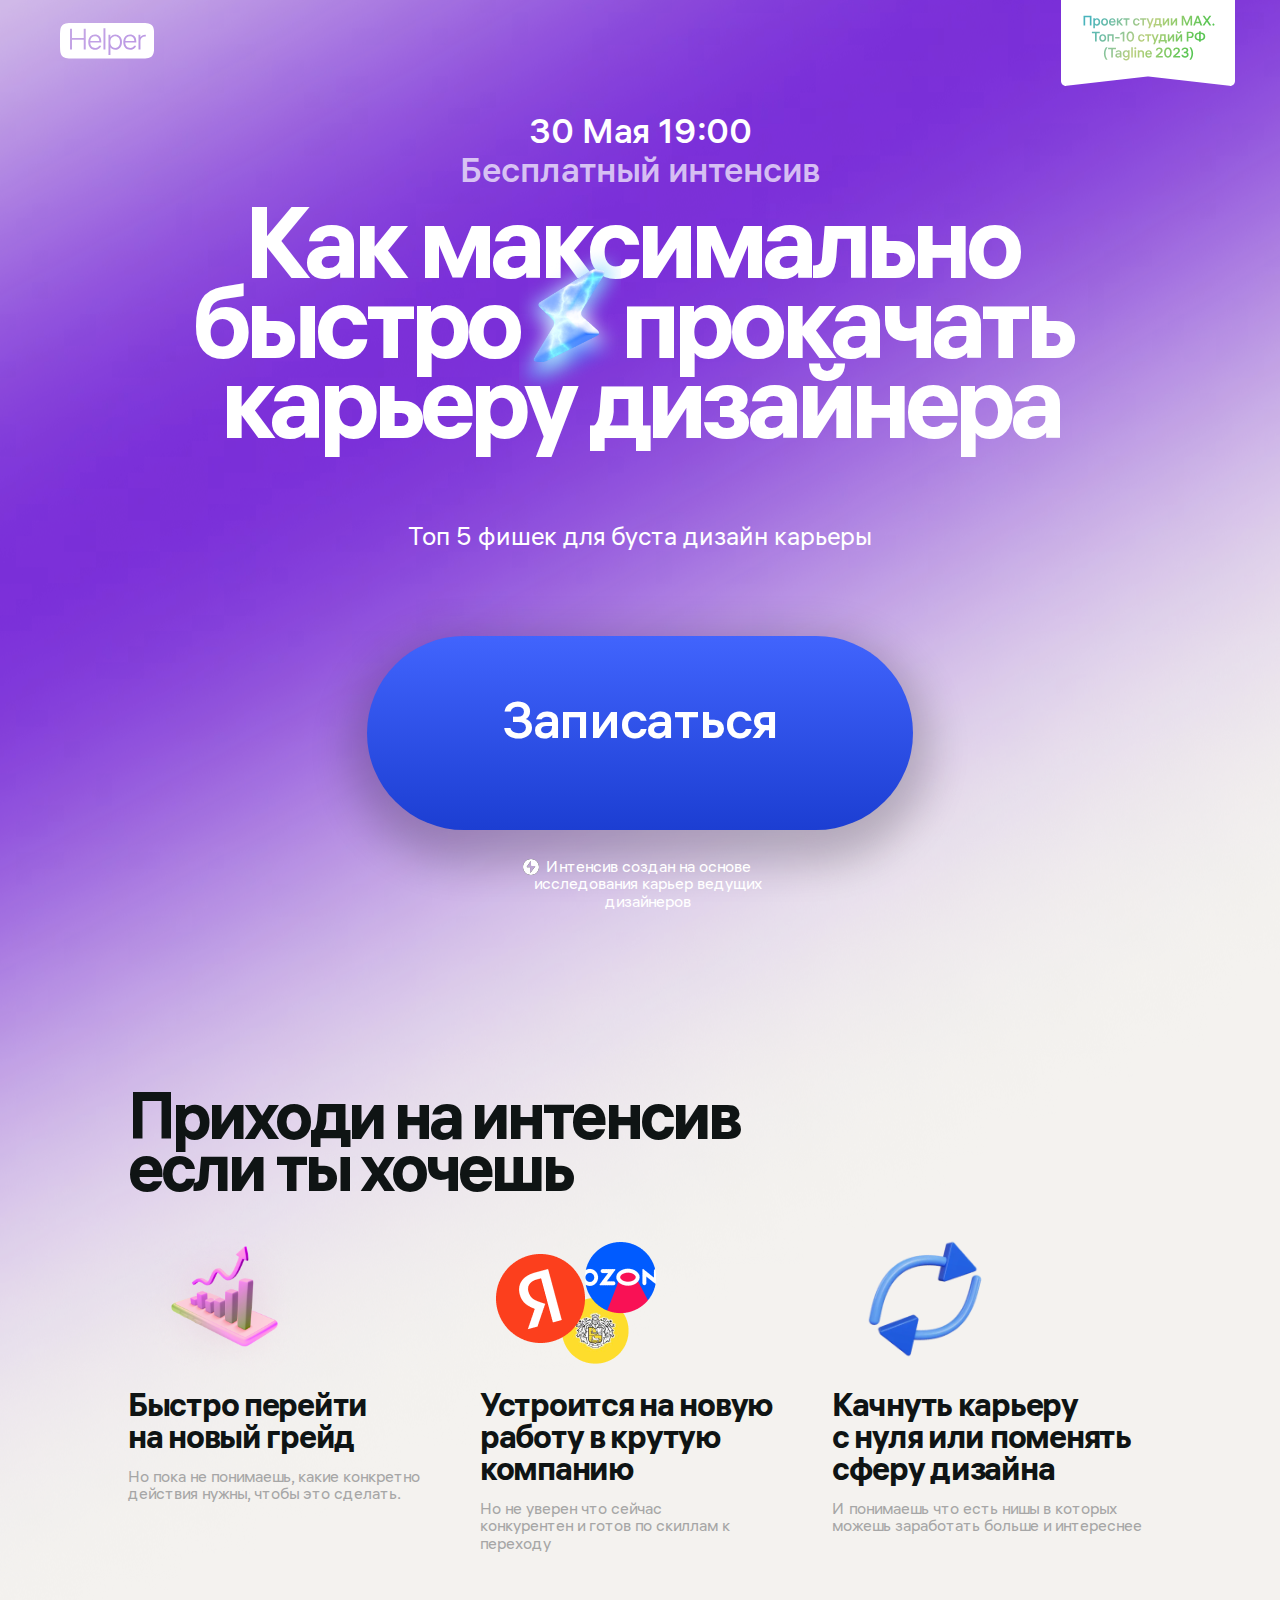
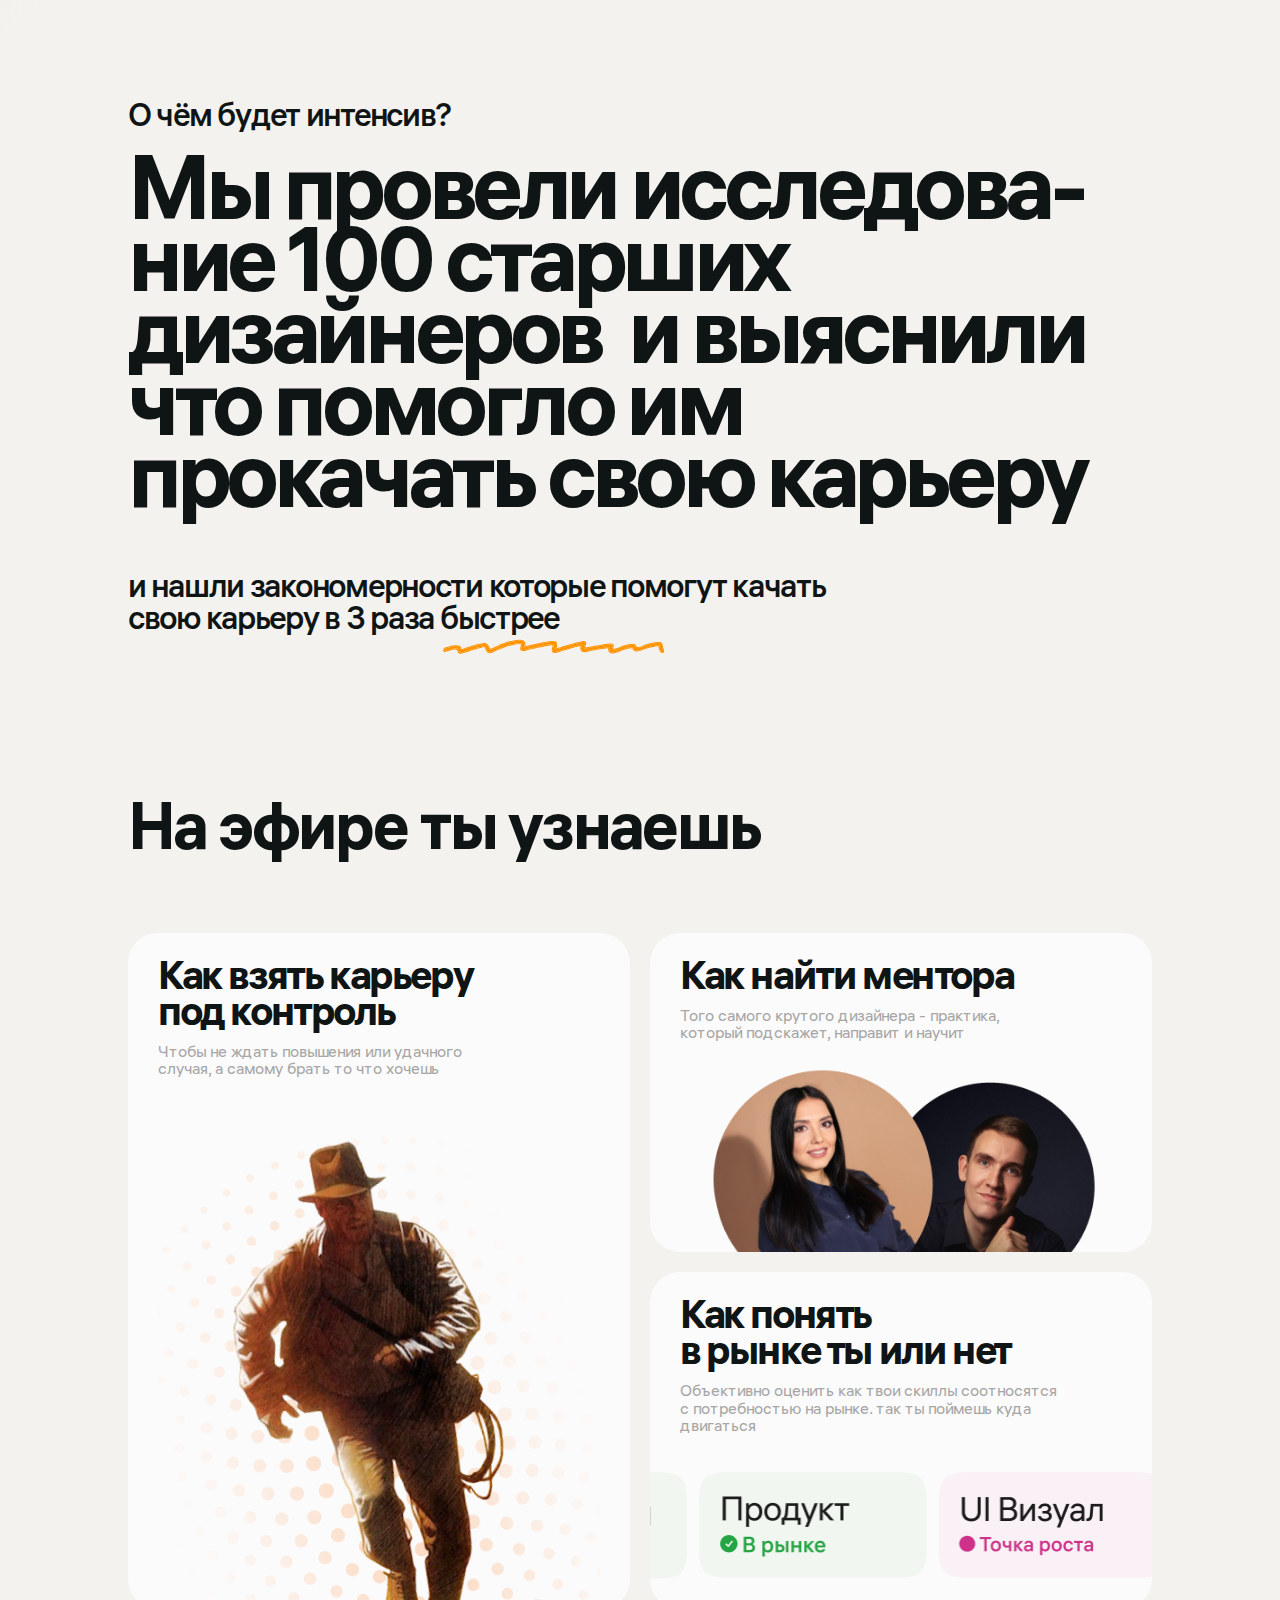
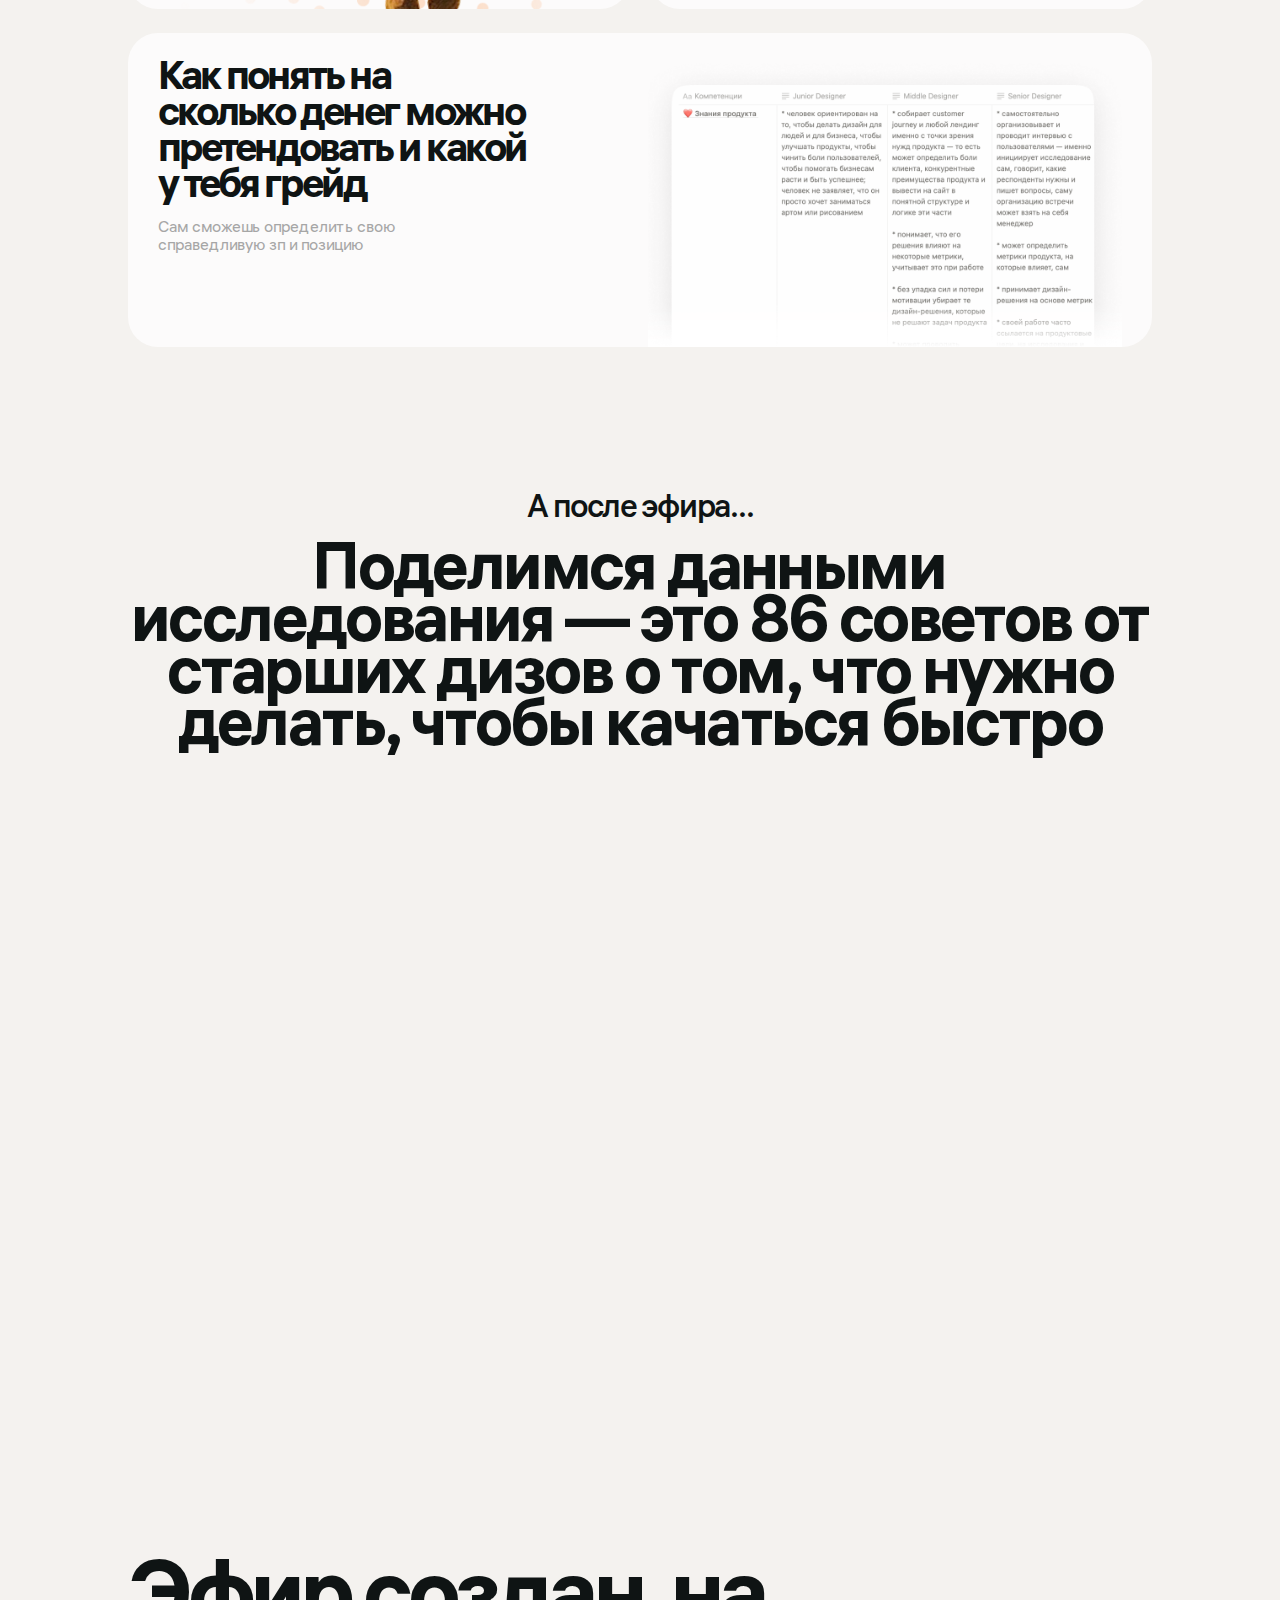
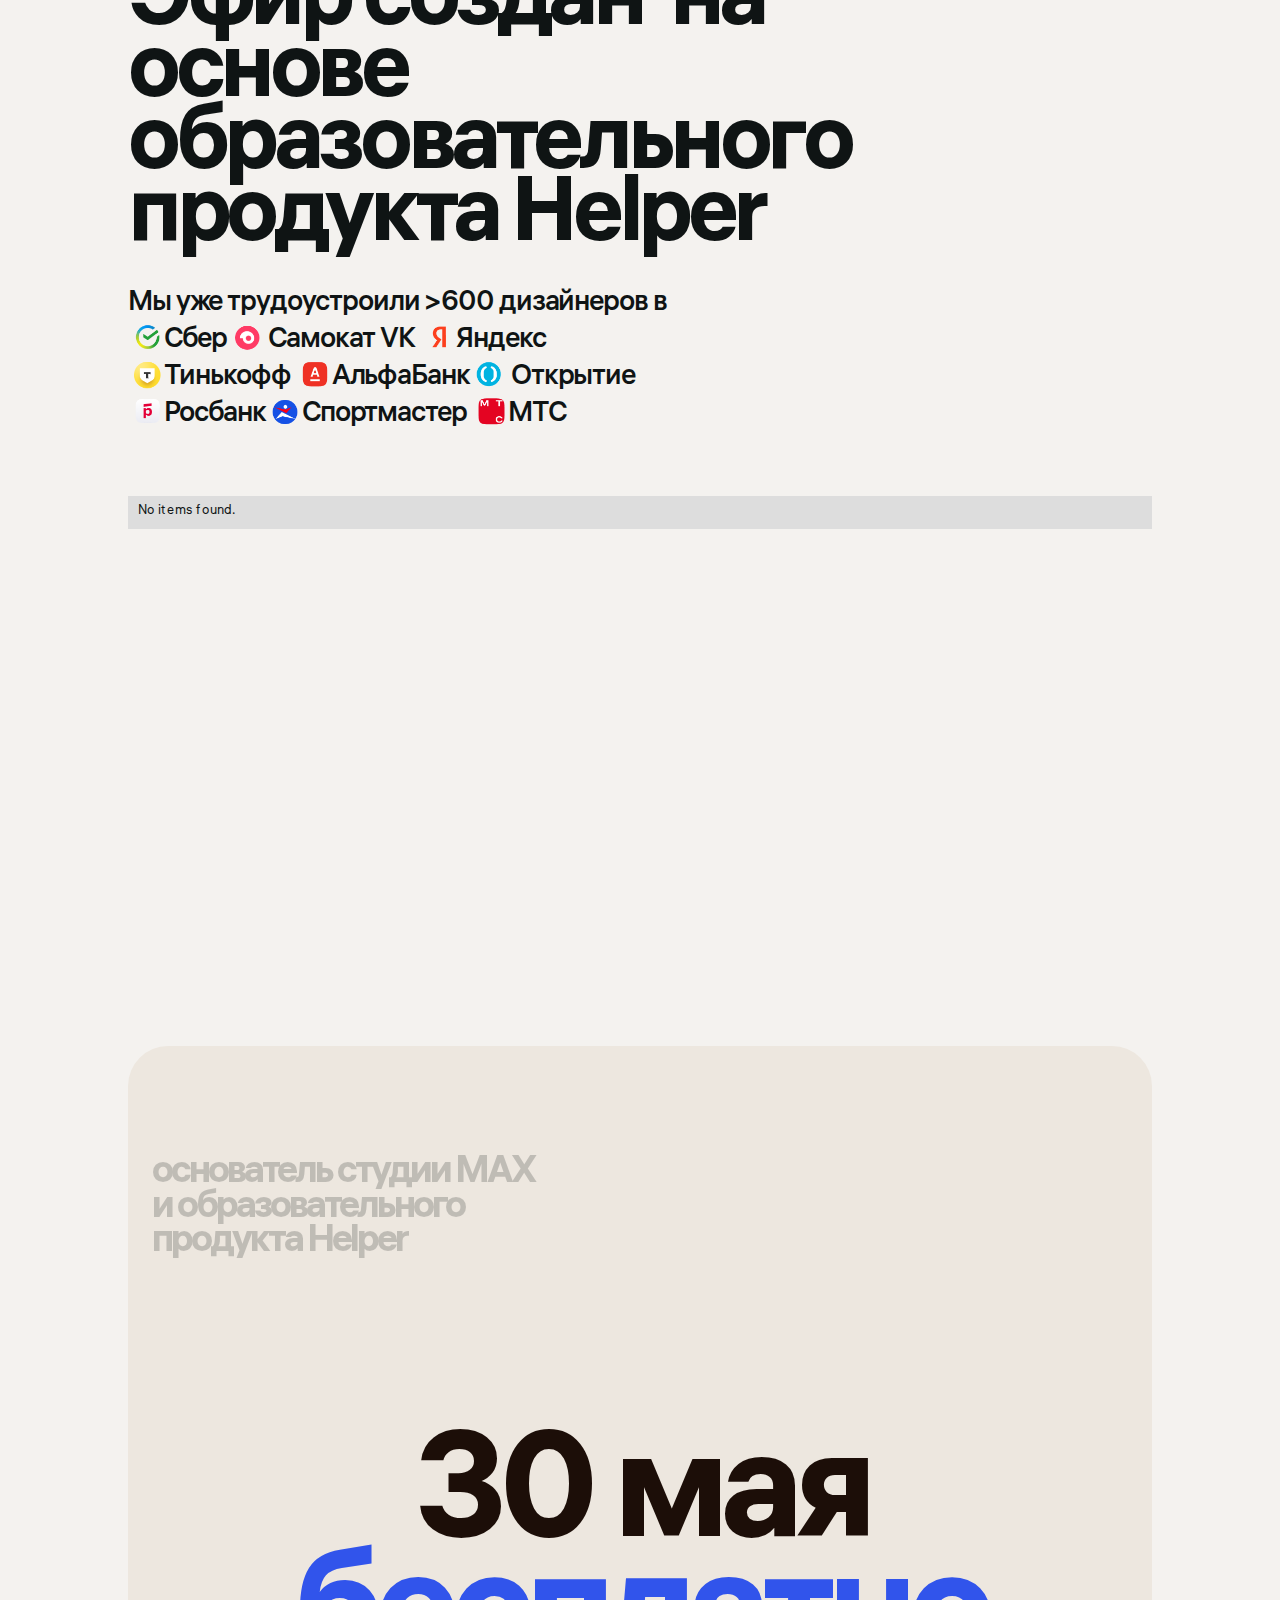
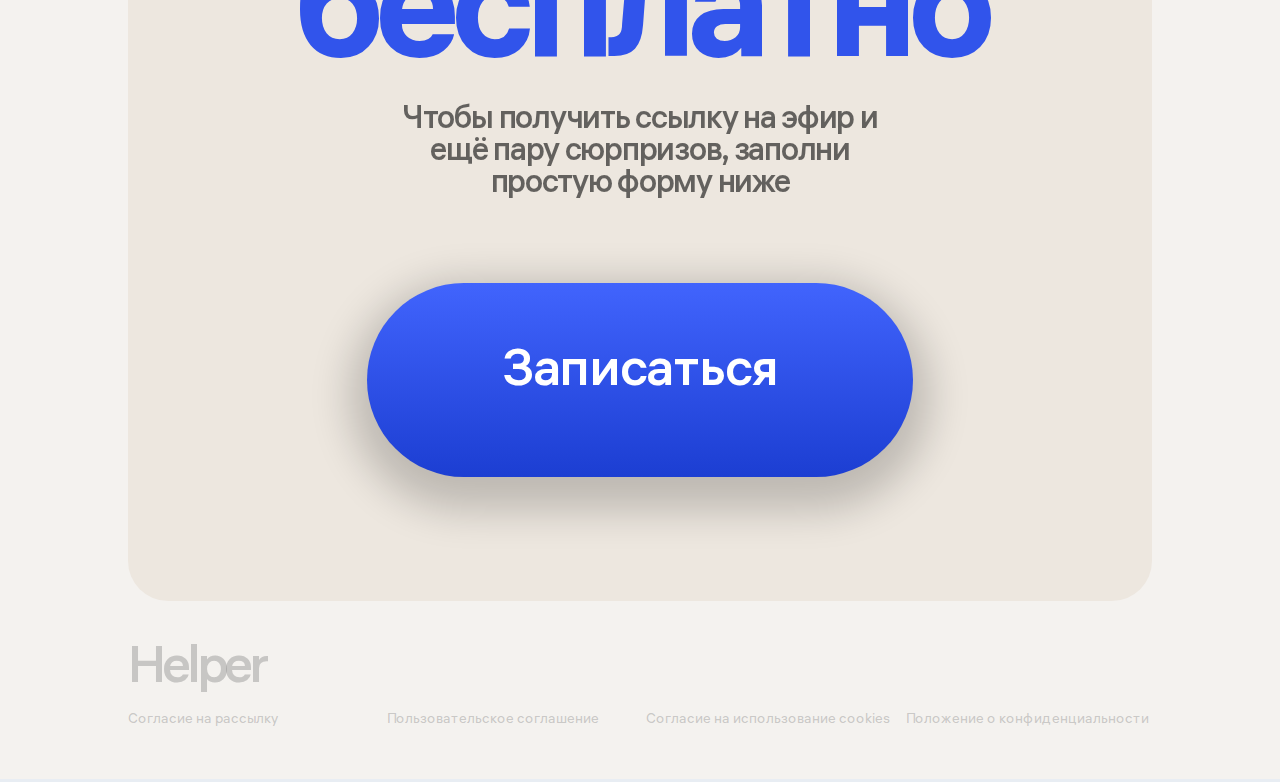
==== commit e3d04eef: "update version" ====
--- a/index.html
+++ b/index.html
@@ -1,618 +1,869 @@
-<!DOCTYPE html><!--  Last Published: Wed May 29 2024 16:09:35 GMT+0000 (Coordinated Universal Time)  -->
-<html data-wf-page="66525b3ed65145a71f01ea5f" data-wf-site="66525b3ed65145a71f01ea61">
-
+<!DOCTYPE html><!--  This site was created in Webflow. https://www.webflow.com  --><!--  Last Published: Wed May 29 2024 16:29:43 GMT+0000 (Coordinated Universal Time)  -->
+<html data-wf-page="66489366c608c8448a309533" data-wf-site="66489366c608c8448a309534">
 <head>
   <meta charset="utf-8">
-  <title>Как максимально быстро прокачать карьеру дизайнера</title>
-  <meta
-    content="Как максимально быстро прокачать карьеру дизайнера. Интенсив создан на основе исследования карьер ведущих дизайнеров. Топ 5 фишек для буста дизайн карьеры."
-    name="description">
-  <meta content="Как максимально быстро прокачать карьеру дизайнера" property="og:title">
-  <meta
-    content="Как максимально быстро прокачать карьеру дизайнера. Интенсив создан на основе исследования карьер ведущих дизайнеров. Топ 5 фишек для буста дизайн карьеры."
-    property="og:description">
-  <meta
-    content="https://uploads-ssl.webflow.com/66525b3ed65145a71f01ea61/66527df5573d9b73c34608a3_open%20gragh%20image.webp"
-    property="og:image">
-  <meta content="Как максимально быстро прокачать карьеру дизайнера" property="twitter:title">
-  <meta
-    content="Как максимально быстро прокачать карьеру дизайнера. Интенсив создан на основе исследования карьер ведущих дизайнеров. Топ 5 фишек для буста дизайн карьеры."
-    property="twitter:description">
-  <meta
-    content="https://uploads-ssl.webflow.com/66525b3ed65145a71f01ea61/66527df5573d9b73c34608a3_open%20gragh%20image.webp"
-    property="twitter:image">
+  <title>Helper - Платформа прокачки карьеры дизайнеров</title>
+  <meta content="Прокачиваем карьеру продуктовых, веб, UX/UI и графических дизайнеров. За 3-4 месяца ты усилишь скиллы и упакуешь портфолио, так, чтобы за тебя «дрались» HR-ы." name="description">
+  <meta content="Helper - Платформа прокачки карьеры дизайнеров" property="og:title">
+  <meta content="Прокачиваем карьеру продуктовых, веб, UX/UI и графических дизайнеров. За 3-4 месяца ты усилишь скиллы и упакуешь портфолио, так, чтобы за тебя «дрались» HR-ы." property="og:description">
+  <meta content="https://uploads-ssl.webflow.com/638f96d32aa8d841c87536af/639af90408d6121a47b99f2e_helper_prev.png" property="og:image">
+  <meta content="Helper - Платформа прокачки карьеры дизайнеров" property="twitter:title">
+  <meta content="Прокачиваем карьеру продуктовых, веб, UX/UI и графических дизайнеров. За 3-4 месяца ты усилишь скиллы и упакуешь портфолио, так, чтобы за тебя «дрались» HR-ы." property="twitter:description">
+  <meta content="https://uploads-ssl.webflow.com/638f96d32aa8d841c87536af/639af90408d6121a47b99f2e_helper_prev.png" property="twitter:image">
   <meta property="og:type" content="website">
   <meta content="summary_large_image" name="twitter:card">
   <meta content="width=device-width, initial-scale=1" name="viewport">
+  <meta content="sHIf4SH3lbDnvXvmHsPRYbimLGg0EvU0ph1EUmklsSY" name="google-site-verification">
+  <meta content="Webflow" name="generator">
   <link href="css/normalize.css" rel="stylesheet" type="text/css">
   <link href="css/webflow.css" rel="stylesheet" type="text/css">
-  <link href="css/styles.css" rel="stylesheet" type="text/css">
-  <script
-    type="text/javascript">!function (o, c) { var n = c.documentElement, t = " w-mod-"; n.className += t + "js", ("ontouchstart" in o || o.DocumentTouch && c instanceof DocumentTouch) && (n.className += t + "touch") }(window, document);</script>
+  <link href="css/goohelper-364731ea4469531d2de38c2033164.webflow.css" rel="stylesheet" type="text/css">
+  <script type="text/javascript">!function(o,c){var n=c.documentElement,t=" w-mod-";n.className+=t+"js",("ontouchstart"in o||o.DocumentTouch&&c instanceof DocumentTouch)&&(n.className+=t+"touch")}(window,document);</script>
   <link href="images/favicon.png" rel="shortcut icon" type="image/x-icon">
-  <link href="images/webclip.png" rel="apple-touch-icon"><!--  Yandex.Metrika counter  -->
+  <link href="images/webclip.png" rel="apple-touch-icon">
+  <link href="https://www.gohelper.io/" rel="canonical"><!--  Yandex.Metrika counter  -->
   <script type="text/javascript">
-    (function (m, e, t, r, i, k, a) {
-      m[i] = m[i] || function () { (m[i].a = m[i].a || []).push(arguments) };
-      m[i].l = 1 * new Date();
-      for (var j = 0; j < document.scripts.length; j++) { if (document.scripts[j].src === r) { return; } }
-      k = e.createElement(t), a = e.getElementsByTagName(t)[0], k.async = 1, k.src = r, a.parentNode.insertBefore(k, a)
-    })
-      (window, document, "script", "https://mc.yandex.ru/metrika/tag.js", "ym");
-    ym(97404704, "init", {
-      clickmap: true,
-      trackLinks: true,
-      accurateTrackBounce: true,
-      webvisor: true
-    });
-  </script>
+   (function(m,e,t,r,i,k,a){m[i]=m[i]||function(){(m[i].a=m[i].a||[]).push(arguments)};
+   m[i].l=1*new Date();
+   for (var j = 0; j < document.scripts.length; j++) {if (document.scripts[j].src === r) { return; }}
+   k=e.createElement(t),a=e.getElementsByTagName(t)[0],k.async=1,k.src=r,a.parentNode.insertBefore(k,a)})
+   (window, document, "script", "https://mc.yandex.ru/metrika/tag.js", "ym");
+   ym(91775276, "init", {
+        clickmap:true,
+        trackLinks:true,
+        accurateTrackBounce:true,
+        webvisor:true
+   });
+</script>
   <noscript>
-    <div><img src="https://mc.yandex.ru/watch/97404704" style="position:absolute; left:-9999px;" alt=""></div>
+    <div><img src="https://mc.yandex.ru/watch/91775276" style="position:absolute; left:-9999px;" alt=""></div>
   </noscript>
   <!--  /Yandex.Metrika counter  -->
-  <!--  Keep this css code to improve the font quality -->
+  <!--  Meta Pixel Code  -->
+  <script>
+!function(f,b,e,v,n,t,s)
+{if(f.fbq)return;n=f.fbq=function(){n.callMethod?
+n.callMethod.apply(n,arguments):n.queue.push(arguments)};
+if(!f._fbq)f._fbq=n;n.push=n;n.loaded=!0;n.version='2.0';
+n.queue=[];t=b.createElement(e);t.async=!0;
+t.src=v;s=b.getElementsByTagName(e)[0];
+s.parentNode.insertBefore(t,s)}(window, document,'script',
+'https://connect.facebook.net/en_US/fbevents.js');
+fbq('init', '206518448738509');
+fbq('track', 'PageView');
+</script>
+  <noscript><img height="1" width="1" style="display:none" src="https://www.facebook.com/tr?id=206518448738509&ev=PageView&noscript=1"></noscript>
+  <!--  End Meta Pixel Code  -->
   <style>
-    * {
-      -webkit-font-smoothing: antialiased;
-      -moz-osx-font-smoothing: grayscale;
-      -o-font-smoothing: antialiased;
-    }
-  </style>
+  .work-popup__nav.swiper-button-disabled{
+    pointer-events: auto !important;
+    cursor: default !important;
+  }
+  .work-popup__more-btn {
+    pointer-events: none;
+  }
+</style>
+  <script defer="" src="https://cdn.jsdelivr.net/npm/@finsweet/attributes-scrolldisable@1/scrolldisable.js"></script>
+  <script src="https://forma.tinkoff.ru/static/onlineScript.js"></script>
 </head>
-
-<body>
-  <div class="w-embed">
+<body class="base">
+  <div class="global-style w-embed">
     <style>
-      html {
-        font-size: calc(0.19642857142857117rem + 0.8928571428571431vw);
-      }
-
-      @media screen and (max-width:1440px) {
-        html {
-          font-size: calc(0.1964285714285715rem + 0.8928571428571428vw);
-        }
-      }
-
-      @media screen and (max-width:992px) {
-        html {
-          font-size: 0.75rem;
-        }
-      }
-
-      @media screen and (max-width:768px) {
-        html {
-          font-size: 0.875rem;
-        }
-      }
-
-      @media screen and (max-width:479px) {
-        html {
-          font-size: 0.875rem;
-        }
-      }
-    </style>
+*, *::before, *::after { 
+  -webkit-tap-highlight-color: rgba(255, 255, 255, 0);
+  -webkit-tap-highlight-color: transparent;
+}
+html, body{
+	font-size: 1vw; 
+}
+@media screen and (min-width: 2400px){
+  html, body{
+    font-size: 14px; 
+  }
+}
+body{
+  -webkit-font-smoothing: antialiased;
+  -moz-osx-font-smoothing: grayscale;
+  font-smoothing: antialiased;
+  text-rendering: optimizeLegibility;
+}
+a{
+  color: inherit;
+  text-decoration: none;
+}
+::-moz-selection{
+	color: #fff;
+	background-color: #44D370;
+}
+::selection{
+	color: #fff;
+	background-color: #44D370;
+}
+.text-gradient::selection {
+	color: #fff;
+	background-color: rgba(0, 209, 121, 0.1);
+}
+.visually-hidden {
+  position: absolute;
+  margin: -1px;
+  -webkit-clip-path: inset(50%);
+  clip-path: inset(50%);
+  clip: rect(0 0 0 0);
+  overflow: hidden;
+  width: 1px;
+  height: 1px;
+  border: 0;
+  padding: 0;
+  white-space: nowrap;
+}
+/* WORK SLIDER */
+.swiper-button-disabled{
+/*	pointer-events: none;*/
+  background-color: rgba(125, 126, 127, 0.2);
+}
+.cta-card__sale-span::before{
+	content: '';
+  position: absolute;
+  width: 110%;
+  top: auto;
+  bottom: 50%;
+  height: 0.2rem;
+  background-color: #CB5CFF;
+  border-radius: 100vw;
+  transform: rotate(-11deg);
+}
+.cta-card__sale-span.is-1::before{
+ box-shadow: 0px 0.2rem 0px #EBE1EE;
+}
+.cta-card__sale-span.is-2::before{
+ box-shadow: 0px 0.2rem 0px #443E86;
+}
+@media screen and	(max-width: 767px){
+  .cta-card__sale-span::before{
+    height: 0.7rem;
+  }
+.cta-card__sale-span.is-1::before{
+ box-shadow: 0px 0.6rem 0px #EBE1EE;
+}
+.cta-card__sale-span.is-2::before{
+ box-shadow: 0px 0.6rem 0px #443E86;
+}
+}
+.slider-item:last-child{
+	margin-right: 0;
+}
+ .work-popup__slider-slide:last-child{
+ 	margin-right: 6rem;
+ }
+ @media screen and (max-width: 767px){
+ .work-popup__slider-slide:last-child{
+ 	margin-right: 10rem;
+ }
+ }
+.calendar-block__item-wrapper .calendar-block__item-cal:last-child{
+	margin-right: 0;
+}
+video{
+	object-fit: cover;
+  border-radius: inherit; 
+}
+.question-block__link::before{
+	content: "";
+  position: absolute;
+  left: 0;
+  top: 0;
+  bottom: 0;
+  right: 0;
+  background-color: #eeeeee;
+  border-radius: 100%;
+  z-index: -1;
+  transition: transform 0.3s ease;
+}
+.question-block__link:hover::before{
+  transform: scale(1.05);
+}
+.work-slider__tooltip.is-1{
+	transform: scale(0.3);
+	transition-delay: 0.1s;
+}
+.work-slider__tooltip.is-2{
+	transform: scale(0.3);
+	transition-delay: 0.2s;
+}
+.work-slider__slide.swiper-slide-active .work-slider__tooltip{
+	transform: scale(1);
+  opacity: 1;
+}
+.work-slider__slide.swiper-slide-active .work-slider__tooltip.is-2{
+	transform: scale(1);
+  opacity: 1;
+}
+.work-popup:hover .work-popup__image{
+	transform: scale(1.1);
+}
+.work-popup__wrapper::-webkit-scrollbar {
+  display: none;
+}
+.work-popup__wrapper {
+  -ms-overflow-style: none;  
+  scrollbar-width: none; 
+}
+.cta-card__btn::before{
+	content: "";
+  position: absolute;
+  top: 0;
+  left: 0;
+  right: 0;
+  bottom: 0;
+  inset: 0;
+}
+.answer-image__mask{
+	pointer-events: none;
+}
+.new-site-modal-wrapper, .new-site-modal {
+	overscroll-behavior: contain;
+}
+.new-site-modal-styles.hide {
+	display: none !important;
+}
+/*              */
+.radio__custom-ic::before {
+    display: block;
+    position: absolute;
+      content: '';
+    border-radius: 100%;
+    top: 20%;
+    left: 20%;
+    right: 20%;
+    bottom: 20%;
+      transition: background 0.3s ease;
+      -webkit-transition: background 0.3s ease;
+  }
+  input[type=radio]:checked ~ .radio__custom-ic::before{
+    background: white;
+  }
+  /* Chrome, Safari, Edge, Opera */
+  input::-webkit-outer-spin-button,
+  input::-webkit-inner-spin-button {
+    -webkit-appearance: none;
+    margin: 0;
+  }
+  /* Firefox */
+  input[type=number] {
+    -moz-appearance: textfield;
+  }
+  .remain-days__input::placeholder { color: #ffffff66; }
+  .remain-days__input { outline: none; }
+.no-scroll {
+	overflow: hidden !important;
+}
+/* Hide scrollbar for Chrome, Safari and Opera */
+.modal-wrapper::-webkit-scrollbar {
+  display: none;
+}
+/* Hide scrollbar for IE, Edge and Firefox */
+.modal-wrapper {
+  -ms-overflow-style: none;  /* IE and Edge */
+  scrollbar-width: none;  /* Firefox */
+}
+.slider-image {
+	object-fit: cover;
+  margin-bottom: 10px;
+}
+.slider-title {
+	font-size: 18px;
+  line-height: 105%;
+  color: rgb(0,0,0);
+  margin-bottom: 4px;
+}
+.slider-desc {
+	font-size: 16px;
+	line-height: 113%;
+  color: rgb(0,0,0,0.5);
+}
+.item-slider {
+	max-width: 200px;
+  display: flex;
+  flex-direction: column;
+}
+.list-slider {
+	max-width: 1024px;
+}
+.wrapper-slider {
+	max-width: 1024px !important;
+}
+.logo-container {
+	display: flex;
+  align-items: center;
+  gap: 4px;
+}
+.text-black-20 {
+	color: rgb(0,0,0,0.2)
+}
+@media only screen and (max-width: 425px) {
+  .line-string-width {
+    max-width: 35%;
+  }
+}
+@media only screen and (max-width: 375px) {
+  .line-string-width {
+    max-width: 40%;
+  }
+}
+@media only screen and (max-width: 320px) {
+  .line-string-width {
+    max-width: 45%;
+  }
+}
+</style>
   </div>
-  <div class="page-wrapper">
-    <div style="opacity:0" class="main-wrapper">
-      <nav class="nav-wrapper">
-        <a href="#" class="nav_logo-link w-inline-block"><img src="images/helper-logo.svg" loading="eager" alt="helper logo
-" class="nav_logo-image"></a>
-        <div style="opacity:0;display:none" class="nav">
-          <a href="#" class="nav_logo-link-black is-black w-inline-block"><img src="images/helper-logo.svg"
-              loading="lazy" alt="helper logo
-" class="nav_logo-image-black"></a>
-          <div class="nav_text-and-button">
-            <p class="nav_text">30 мая 19:00</p>
-            <a href="#subscribe" class="hero_button button is-small no-smooth-scroll w-inline-block">
-              <div class="hero_little-button-text">Записаться</div>
-            </a>
+  <div class="top-messages z-index-0"></div>
+  <div style="display:none;background-color:rgba(0,0,0,0)" class="modal-wrapper-design">
+    <div class="modal-design">
+      <a data-w-id="d26433a6-b8ec-656d-839d-3838c7bd5bc8" href="#" class="button-2 w-button"><br></a>
+      <div class="form-block-3 w-form">
+        <form id="email-form" name="email-form" data-name="Email Form" redirect="tg://resolve?domain=HelperCarrierBot&amp;start=c1716388127988-ds" data-redirect="tg://resolve?domain=HelperCarrierBot&amp;start=c1716388127988-ds" method="get" class="form-2" data-wf-page-id="66489366c608c8448a309533" data-wf-element-id="e8c764be-b139-992f-d1eb-907de8ed9131">
+          <h1 class="heading-22">Регистрация<br>на интенсив</h1>
+          <p class="paragraph-12">Для регистрации на эфир, напишите как<br>вас зовут и свою электронную почту</p><input class="text-field-4 w-input" maxlength="256" name="name" data-name="Name" placeholder="Имя" type="text" id="name" required=""><input class="text-field-5 w-input" maxlength="256" name="email" data-name="Email" placeholder="Эл. почта" type="email" id="email" required=""><input type="submit" data-wait="Зарегистрироваться" class="submit-button-2 w-button" value="Зарегистрироваться">
+          <p class="paragraph-11">Отправляя заявку, вы даете согласие на обработку своих персональных данных в соответствии с политикой конфиденциальности</p>
+        </form>
+        <div class="success-message-3 w-form-done">
+          <h1 class="heading-21">Спасибо за регистрацию!</h1>
+          <p class="paragraph-13">Отправили тебя в наш телеграм ботик, там будет ссылка и материалы после эфира. Если ссылочка потерялась, жми кнопку ниже:)</p>
+          <a href="http://tg://resolve?domain=HelperCarrierBot&amp;start=c1716388127988-ds" target="_blank" class="button-3 w-button">Перейти в бота</a>
+        </div>
+        <div class="error-message-2 w-form-fail">
+          <div class="text-block-5">Упс, возникла ошибка</div>
+        </div>
+      </div>
+    </div>
+  </div>
+  <div id="root" class="root">
+    <div class="gradient-body"><img src="images/violet_gradient.webp" loading="lazy" sizes="100vw" srcset="images/violet_gradient-p-500.webp 500w, images/violet_gradient-p-800.webp 800w, images/violet_gradient-p-1080.webp 1080w, images/violet_gradient.webp 1280w" alt="" class="image-16"></div>
+    <div class="nav">
+      <div class="nav-container clear">
+        <a href="#" class="nav-logo__link w-inline-block">
+          <div class="nav__logo w-embed"><svg width="100%" height="100%" fill="none" viewbox="0 0 106 40">
+              <path fill="currentColor" d="M35.648 16.27c.957-.988 2.184-1.482 3.684-1.482 1.48 0 2.652.472 3.523 1.417.891.943 1.36 2.26 1.403 3.95H34.082c.11-1.624.633-2.919 1.566-3.886ZM66 26.247c-.98 1.207-2.273 1.81-3.883 1.81-1.633 0-2.957-.592-3.98-1.777-1-1.208-1.5-2.766-1.5-4.675v-.33c0-1.954.5-3.512 1.5-4.676 1.023-1.185 2.351-1.778 3.98-1.778 1.61 0 2.902.614 3.883 1.844.563.677.965 1.475 1.21 2.393.192.72.29 1.513.29 2.381 0 1.976-.5 3.578-1.5 4.808Zm9.059-9.977c.957-.988 2.187-1.482 3.687-1.482 1.48 0 2.652.472 3.523 1.417.891.943 1.36 2.26 1.403 3.95h-10.18c.11-1.624.633-2.919 1.567-3.886Z"></path>
+              <path fill="currentColor" fill-rule="evenodd" d="M2.637 2.636C0 5.272 0 9.515 0 18v4c0 8.485 0 12.727 2.637 15.364C5.273 40 9.516 40 18 40h70c8.484 0 12.727 0 15.363-2.636 1.637-1.636 2.258-3.89 2.492-7.393C106 27.828 106 25.22 106 22v-4c0-8.485 0-12.728-2.637-15.364C100.727 0 96.484 0 88 0H18C9.516 0 5.273 0 2.637 2.636Zm8.625 27.101h2.25V18.871h13.18v10.866h2.25V6.557h-2.25V16.73h-13.18V6.557h-2.25v23.18Zm22.82-7.705h12.36v-1.186c0-2.48-.653-4.433-1.958-5.86-1.28-1.449-2.988-2.173-5.117-2.173-2.219 0-4.035.779-5.449 2.337-1.41 1.559-2.117 3.655-2.117 6.29 0 2.656.715 4.763 2.152 6.32 1.453 1.538 3.324 2.306 5.61 2.306 1.87 0 3.37-.46 4.5-1.383a7.33 7.33 0 0 0 1.222-1.252 5.212 5.212 0 0 0 .93-1.94H44.03c-.242.679-.754 1.283-1.535 1.809-.762.505-1.738.758-2.934.758-1.609 0-2.925-.55-3.949-1.647-1.02-1.097-1.531-2.524-1.531-4.28v-.099Zm17.023 7.705V5.8l-2.187-.001v23.938h2.188Zm16.458-14.619c-1.434-1.537-3.172-2.305-5.215-2.305-1.352 0-2.516.296-3.492.888-.977.572-1.72 1.318-2.22 2.24v-2.8h-2.085v22.885h2.183V27.17c.48.856 1.2 1.558 2.157 2.107.953.527 2.086.79 3.39.79 1.117 0 2.145-.217 3.078-.653a7.278 7.278 0 0 0 2.204-1.62c1.437-1.535 2.156-3.654 2.156-6.354 0-1.16-.133-2.21-.399-3.152-.351-1.249-.937-2.306-1.757-3.169Zm5.93 6.914h12.363v-1.186c0-2.48-.653-4.433-1.958-5.86-1.28-1.449-2.992-2.173-5.12-2.173-2.216 0-4.032.779-5.446 2.337-.883.975-1.492 2.16-1.824 3.554-.2.836-.297 1.748-.297 2.735 0 2.657.719 4.764 2.152 6.322a7.16 7.16 0 0 0 2.63 1.782c.901.349 1.894.523 2.98.523 1.87 0 3.37-.46 4.504-1.383 1.152-.943 1.867-2.008 2.152-3.193H83.44c-.238.68-.75 1.284-1.53 1.81-.763.505-1.74.758-2.938.758-1.61 0-2.922-.55-3.946-1.647-1.023-1.097-1.535-2.524-1.535-4.28v-.099Zm23.026-8.956h-.785c-2.433 0-4.207.944-5.316 2.832v-2.766h-2.086v16.595h2.184v-9.252c0-1.712.492-3.03 1.468-3.952.98-.922 2.23-1.383 3.75-1.383h.785v-2.074Z" clip-rule="evenodd"></path>
+            </svg></div>
+        </a>
+        <a href="https://tagline.ru/design-studios-rating/" target="_blank" class="max-badge clear w-inline-block"><img src="images/badge-max.svg" loading="lazy" alt="" class="max-badge__image"></a>
+      </div>
+    </div>
+    <div class="hero">
+      <div class="hero_block">
+        <div class="w-layout-blockcontainer container-22 w-container">
+          <p class="paragraph-5 text-white">30 Мая 199:900<br><span class="text-span-19">Бесплатный интенсив</span></p>
+          <div class="div-block-27">
+            <h1 class="hero-title-desktop">Как максимально быстро<span class="text-span-25">      </span>прокачать карьеру дизайнера</h1>
+            <h1 class="hero-title-mobile">Как максима-<br>льно<span class="icon light_icon light"> </span>быстро <br>прокачать <br>карьеру <br>дизайнера</h1>
+            <p class="paragraph-6">Топ 5 фишек для буста дизайн карьеры</p>
           </div>
-        </div>
-      </nav>
-      <section data-w-id="3a67bcf5-28d7-ea22-ce58-7946edda7842" class="section_hero">
-        <a href="https://tagline.ru/design-studios-rating/" target="_blank" class="hero_top10-link w-inline-block"><img
-            src="images/header-link_1header-link.webp" loading="eager" alt="top 10 studios image"></a>
-        <div style="opacity:0" class="hero_background-block"><img src="images/hero-background_1hero-background.webp"
-            loading="eager" sizes="100vw"
-            srcset="images/hero-background_1hero-background.webp 500w, images/hero-background_1hero-background.webp 800w, images/hero-background_1hero-background.webp 1080w, images/hero-background_1hero-background.webp 1280w"
-            alt="" class="hero_background-image"></div>
-        <div style="opacity:0" class="hero_container">
-          <p class="hero_text-white text-style-35">30 мая в 19:00</p>
-          <div class="hero_text-white60 text-style-35">Бесплатный интенсив</div>
-          <div class="hero_h1-wrapper">
-            <div class="hero_h1-first-line">
-              <div>Как максимально</div>
-            </div>
-            <div class="hero_h1-second-line">
-              <div>быстро</div><img src="images/bolt-x3.webp" loading="eager"
-                sizes="(max-width: 479px) 124.8750228881836px, (max-width: 767px) 27vw, 23vw"
-                srcset="images/bolt-x3-p-500.png 500w, images/bolt-x3-p-800.png 800w, images/bolt-x3-p-1080.png 1080w, images/bolt-x3-p-1600.png 1600w, images/bolt-x3.webp 1827w"
-                alt="" class="hero_h1-image">
-              <div>прокачать</div>
-            </div>
-            <div class="hero_h1-third-line">
-              <div>карьеру дизайнера</div>
+          <a href="#" data-w-id="0ab16919-93ae-6bc6-f457-f1b9de4fc44d" class="button hero-button w-button">Записаться</a>
+          <div class="div-block-30"><img src="images/Subtract.svg" loading="lazy" alt="" class="image-13">
+            <p class="paragraph-16">Интенсив создан на основе исследования карьер ведущих дизайнеров</p>
+          </div>
+        </div>
+      </div>
+      <div class="hero_selection">
+        <h1 class="heading-16">Приходи на интенсив если ты хочешь</h1>
+        <div class="hero_list">
+          <div class="hero_item"><img src="images/img_grade.png" loading="lazy" alt="" class="intensive-image">
+            <div>
+              <h2 class="heading-17 hero-item-title">Быстро перейти<br>на новый грейд</h2>
+              <p class="hero-item-paragraph">Но пока не понимаешь, какие конкретно действия нужны, чтобы это сделать.</p>
             </div>
           </div>
-          <div class="hero_h1-wrapper-copy">
-            <div class="hero_h1-first-line-copy">
-              <div>Как максима-</div>
-            </div>
-            <div class="hero_h1-second-line-copy">
-              <div class="hero_h1-mobile-second-line">
-                <div> льно</div><img src="images/bolt-x3.webp" loading="eager" sizes="100vw"
-                  srcset="images/bolt-x3-p-500.png 500w, images/bolt-x3-p-800.png 800w, images/bolt-x3-p-1080.png 1080w, images/bolt-x3-p-1600.png 1600w, images/bolt-x3.webp 1827w"
-                  alt="" class="hero_h1-image-copy">
-                <div> быстро</div>
-              </div>
-              <div>прокачать</div>
-            </div>
-            <div class="hero_h1-third-line-copy">
-              <div>карьеру дизайнера</div>
+          <div id="w-node-be453053-bd56-1237-478d-b01cda434ec0-8a309533" class="hero_item"><img src="images/img_company.png" loading="lazy" alt="" class="intensive-image">
+            <div>
+              <h2 class="heading-18 hero-item-title">Устроится на новую работу в крутую компанию</h2>
+              <p class="hero-item-paragraph">Но не уверен что сейчас<br>конкурентен и готов по скиллам к переходу</p>
             </div>
           </div>
-          <div class="hero_text-white-3 text-style-35">Интенсив создан на основе исследования <br>карьер ведущих
-            дизайнеров</div>
-          <div class="hero_text-white-3-copy text-style-35">Интенсив создан на основе исследования карьер ведущих
-            дизайнеров</div>
-          <a href="#subscribe" class="button no-smooth-scroll w-inline-block">
-            <div class="button-text">Записаться</div>
-          </a>
-          <div class="hero_text-icon text-style-21">
-            <div class="hero_text-icon-1"><img src="images/white-lightning-icon.svg" loading="eager" width="8" alt=""
-                class="hero_little-icon">
-              <div class="hero_bottom-text">Рассмотрим 5 ключевых</div>
+          <div id="w-node-fac0bdc5-a4ca-c049-ca73-d99db28f8ceb-8a309533" class="hero_item"><img src="images/img_switch.png" loading="lazy" alt="" class="intensive-image">
+            <div>
+              <h2 class="heading-19 hero-item-title">Качнуть карьеру <br>с нуля или поменять сферу дизайна</h2>
+              <p class="hero-item-paragraph">И понимаешь что есть нишы в которых можешь заработать больше и интереснее</p>
             </div>
-            <div class="hero_text-bottom text-style-21">действий которые ускорят<br>рост вашей карьеры</div>
           </div>
         </div>
-      </section>
-      <section class="section_intensive">
-        <div class="intensive_container container">
-          <h2 class="intensive_h2">Приходи на интенсив <br>если ты хочешь</h2>
-          <div class="intensive_columns">
-            <div class="intensive_column is-first"><img src="images/diagram_1diagram.webp" loading="lazy" alt=""
-                class="intensive_column-image">
-              <div class="intensive_text-wrap">
-                <h3 class="intensive_column-h3">Быстро перейти <br>на новый грейд </h3>
-                <div class="intensive_column-text">Но пока не понимаешь, какие <br>конкретно действия нужны, <br>чтобы
-                  это сделать</div>
-              </div>
-            </div>
-            <div id="w-node-_1db98ec7-dd4c-f2e4-92bd-d312bf7a1db6-1f01ea5f" class="intensive_column is-second"><img
-                src="images/companies-logos_1companies-logos.webp" loading="lazy" alt="" class="intensive_column-image">
-              <div class="intensive_text-wrap">
-                <h3 class="intensive_column-h3">Устроиться на<br>новую работу в<br>крутую компанию </h3>
-                <div class="intensive_column-text">Но не уверен что сейчас <br>конкурентен и готов по скиллам <br>к
-                  переходу</div>
-              </div>
-            </div>
-            <div id="w-node-ea24108e-42d8-a150-b84f-5b6d8da8eb4d-1f01ea5f" class="intensive_column is-third"><img
-                src="images/arrows-circle_1arrows-circle.webp" loading="lazy" alt="" class="intensive_column-image">
-              <div class="intensive_text-wrap">
-                <h3 class="intensive_column-h3">Качнуть карьеру <br>с нуля или поменять<br>сферу дизайна </h3>
-                <div class="intensive_column-text">И понимаешь что есть нишы в которых можешь заработать больше и
-                  интереснее</div>
+      </div>
+    </div>
+    <div class="about">
+      <h3 class="heading-14">О чём будет интенсив?</h3>
+      <h1 class="heading-13">Мы провели исследова-ние 100 старших дизайнеров  +и выяснили что помогло им прокачать свою карьеру</h1>
+      <div class="div-block-31">
+        <h3 class="heading-15">и нашли закономерности которые помогут качать свою карьеру в <span class="text-span-23">3 раза быстрее</span></h3><img src="images/photo_2023-11-08-16.36-1-Traced.svg" loading="lazy" alt="" class="line-string-width">
+      </div>
+    </div>
+    <div class="broadcast">
+      <h1 class="heading-20">На эфире ты узнаешь</h1>
+      <div class="div-block-20">
+        <div class="div-block-17">
+          <div class="div-block-28">
+            <h2 class="heading-11">Как взять карьеру под контроль</h2>
+            <p class="paragraph-14">Чтобы не ждать повышения или удачного случая, а самому брать то что хочешь</p>
+          </div><img src="images/Frame-2087330960.png" loading="lazy" alt="" class="image-6">
+        </div>
+        <div class="div-block-16">
+          <div class="div-block-18">
+            <h3 class="heading-12">Как найти ментора</h3>
+            <p class="paragraph-15">Того самого крутого дизайнера - практика, который подскажет, направит и научит</p><img src="images/Frame-2087330962.png" loading="lazy" sizes="(max-width: 479px) 100vw, (max-width: 767px) 384.9895935058594px, (max-width: 991px) 50vw, 43vw" srcset="images/Frame-2087330962-p-500.png 500w, images/Frame-2087330962.png 501w" alt="" class="image-7">
+          </div>
+          <div class="div-block-19">
+            <div class="div-block-26">
+              <h3 class="heading-9">Как понять <br>в рынке ты или нет</h3>
+              <p class="paragraph-9">Объективно оценить как твои скиллы соотносятся с потребностью на рынке. так ты поймешь куда двигаться</p>
+            </div><img src="images/Frame-2087331694.png" loading="lazy" sizes="100vw" srcset="images/Frame-2087331694-p-500.png 500w, images/Frame-2087331694.png 501w" alt="" class="image-8">
+          </div>
+        </div>
+      </div>
+      <div class="div-block-21">
+        <div>
+          <h2 class="heading-26">Как понять  +<br>в рынке ты или нет</h2>
+          <h1 class="heading-10">Как понять на <br>сколько денег можно претендовать и какой <br>у тебя грейд</h1>
+          <p class="paragraph-10">Сам сможешь определить свою<br>справедливую зп и позицию</p>
+        </div><img src="images/Frame-2087330956.png" loading="lazy" id="w-node-_7bd06212-30af-2674-8621-907835c189c5-8a309533" sizes="100vw" alt="" srcset="images/Frame-2087330956-p-500.png 500w, images/Frame-2087330956.png 563w" class="image-17">
+      </div>
+    </div>
+    <div class="after_broadcast">
+      <h3 class="heading-6">А после эфира... </h3>
+      <h1 class="heading-5">Поделимся данными  <br>исследования — это 86 советов от старших дизов о том, что нужно делать, чтобы качаться быстро </h1>
+      <div class="hero__video-3">
+        <div class="video w-embed"><video autoplay="" loop="" muted="" playsinline="" class="video">
+            <source src="https://m-a-x.design/gar_vid/land.mp4" type="video/mp4">
+          </video></div>
+      </div>
+    </div>
+    <div class="product w-clearfix">
+      <div class="slider-title2 w-clearfix">
+        <h2 class="companies-mobile">Мы уже трудоустроили &gt;600 дизайнеров в <span><br>‍</span><span class="icon sber_icon sber"> </span><span>Сбер</span><span class="icon sber_icon"> </span><span> Самокат VK </span><span class="icon ya_icon"> </span><span>Яндекс<br>‍</span><span class="icon tinkoff_icon"> </span><span>Тинькофф<br>‍</span><span class="icon alfa_icon"> </span><span>АльфаБанк<br>‍</span><span class="icon open_icon"> </span> Открытие<br>‍<span class="icon ros_icon"> </span>Росбанк<br>‍<span class="icon sport_icon"> </span>Спортмастер<br> <span class="icon mtc_icon"> </span>МТС</h2>
+        <div class="arrow_contain">
+          <a href="#" class="arrow slider-prev w-inline-block"><img src="images/Group-2087331700.svg" loading="lazy" alt="" class="arrow_img rotated"></a>
+          <a href="#" class="arrow slider-next w-inline-block"><img src="images/Group-2087331700.svg" loading="lazy" alt="" class="arrow_img"></a>
+        </div>
+        <h1 class="heading-25 ethir-title ethir-desktop">Эфир создан  +на основе образовательного продукта Helper</h1>
+        <h1 class="heading-25 ethir-title">Эфир создан  +на основе образовате-льного <br>продукта <br>Helper</h1>
+        <h2 class="h2-9 fixed-w companies-desktop comp-mobile">Мы уже трудоустроили <br>&gt;600 дизайнеров <br>в<span class="icon ya_icon"> </span><span>Яндекс</span><span class="icon sber_icon sber"> </span><span>Сбер<br></span><span class="icon sport_icon"> </span><span>Спортмастер </span><span class="icon mtc_icon"> </span><span>МТС<br>‍</span><span class="icon sber_icon"> </span><span> Самокат </span><br><span> </span><span class="icon tinkoff_icon"> </span><span>Тинькофф<br>‍</span> <span class="icon alfa_icon"> </span><span>АльфаБанк<br>‍</span><span class="icon open_icon"> </span> Открытие<br>‍<span class="icon ros_icon"> </span>Росбанк</h2>
+        <h2 class="h2-9 fixed-w companies-desktop">Мы уже трудоустроили &gt;600 дизайнеров в <span><br>‍</span><span class="icon sber_icon sber"> </span><span>Сбер</span><span class="icon sber_icon"> </span><span> Самокат </span><span>VK </span><span class="icon ya_icon"> </span><span>Яндекс</span><br><span> </span><span class="icon tinkoff_icon"> </span><span>Тинькофф</span> <span class="icon alfa_icon"> </span><span>АльфаБанк</span><span class="icon open_icon"> </span> Открытие<br>‍<span class="icon ros_icon"> </span>Росбанк<span class="icon sport_icon"> </span>Спортмастер <span class="icon mtc_icon"> </span>МТС</h2>
+      </div>
+      <div class="slider_contain w-clearfix">
+        <div class="wrapper wrapper-slider w-dyn-list">
+          <div id="slider-id" role="list" class="list list-slider w-dyn-items">
+            <div role="listitem" class="item w-dyn-item">
+              <div class="code-embed w-embed">
+                <div class="item-slider">
+                  <img class="slider-image" src="">
+                  <h1 class="slider-title"></h1>
+                  <div class="logo-container">
+                    <img class="slider-logo" src="">
+                    <p class="slider-desc"></p>
+                  </div>
+                </div>
               </div>
             </div>
           </div>
-        </div>
-      </section>
-      <section class="section_about">
-        <div class="about_container container">
-          <div class="about_text-top text-style-35">О чем будет интенсив?</div>
-          <h2 class="about_h2">Мы провели исследование 100 старших дизайнеров <br>и выяснили что помогло им прокачать
-            свою карьеру</h2>
-          <div class="div-block-3">
-            <div class="about_text-bottom text-style-35">и нашли закономерности которые помогут качать свою карьеру
-              <span class="about_span-text">в 3 раза быстрее</span></div>
+          <div class="w-dyn-empty">
+            <div>No items found.</div>
           </div>
         </div>
-      </section>
-      <section class="section_find-out">
-        <div class="find-out_container container">
-          <h2 class="find-out_h2">На эфире ты узнаешь</h2>
-          <div class="find-out_grid">
-            <div id="w-node-e78cded4-d3e5-033f-09cf-b4151a2c301b-1f01ea5f" class="find-out_grid-big-vertical">
-              <div class="find-out_description">
-                <h3 class="find-out_h3">Как взять карьеру <br>под контроль</h3>
-                <div class="find-out_text">Чтобы не ждать повышения или удачного случая, <br>а самому брать то что
-                  хочешь</div>
-              </div><img src="images/indiana-jones_1indiana-jones.webp" loading="eager" alt="" class="find-out_image">
-            </div>
-            <div id="w-node-aaf4d2a6-aa1e-3575-b6a0-da4dffdc3aaa-1f01ea5f" class="find_out-grid-small is-first">
-              <div class="find-out_description">
-                <h3 class="find-out_h3">Как найти ментора</h3>
-                <div class="find-out_text">Того самого крутого дизайнера - практика, который подскажет, направит и
-                  научит</div>
-              </div><img src="images/mentors_1.webp" loading="eager"
-                sizes="(max-width: 479px) 100vw, (max-width: 767px) 88vw, (max-width: 991px) 40vw, 31vw"
-                srcset="images/mentors_1mentors.webp 500w, images/mentors_1mentors.webp 800w, images/mentors_1.webp 1002w"
-                alt="mentors" class="find-out_image">
-            </div>
-            <div id="w-node-_4fb46162-7685-c409-23d8-f8f0975ff144-1f01ea5f" class="find_out-grid-small">
-              <div class="find-out_description">
-                <h3 class="find-out_h3">Как понять <br>в рынке ты или нет</h3>
-                <div class="find-out_text">Объективно оценить как твои скиллы соотносятся с потребностью на рынке. так
-                  ты поймешь куда двигаться</div>
-              </div><img src="images/market_1market.webp" loading="eager"
-                sizes="(max-width: 479px) 100vw, (max-width: 767px) 88vw, (max-width: 991px) 40vw, 31vw"
-                srcset="images/market_1-p-500.png 500w, images/market_1market.webp 501w" alt="" class="find-out_image">
-            </div>
-            <div id="w-node-f84649dc-8dea-9602-1cb8-33b7f1f9819a-1f01ea5f" class="find-out_grid-big-horizontal">
-              <div class="find-out_description is-last">
-                <h3 class="find-out_h3">Как понять на сколько денег можно претендовать и какой <br>у тебя грейд</h3>
-                <div class="find-out_text">Сам сможешь определить свою справедливую зп и позицию</div>
-              </div><img src="images/Frame-2087330956_1.webp" loading="eager"
-                id="w-node-_175e7a0c-bd23-8363-d840-2931bfd2edac-1f01ea5f"
-                sizes="(max-width: 479px) 100vw, (max-width: 767px) 88vw, 14vw" alt=""
-                srcset="images/Frame-2087330956_1Frame-2087330956.webp 500w, images/Frame-2087330956_1Frame-2087330956.webp 800w, images/Frame-2087330956_1.webp 1005w"
-                class="find-out_image-copy">
-            </div>
-          </div>
-        </div>
-      </section>
-      <section class="section_after">
-        <div class="after_container container">
-          <div class="after_text text-style-32">А после эфира... </div>
-          <h2 class="after_h2">Поделимся данными  <br>исследования — это 86 советов от старших дизов о том, что нужно
-            делать, чтобы качаться быстро </h2>
-          <div class="after_video-container">
-            <div class="after_video-embed w-embed">
-              <div class="after_video-container">
-                <video autoplay="" loop="" muted="" playsinline="" class="video">
-                  <source src="https://m-a-x.design/gar_vid/land.mp4" type="video/mp4">
-                </video>
-              </div>
-              <style>
-                .after_video-container {
-                  position: relative;
-                  padding-bottom: 56.25%;
-                  /* 16:9 aspect ratio */
-                  height: 0;
-                  overflow: hidden;
-                  max-width: 100%;
-                }
-
-                .after_video-container video {
-                  position: absolute;
-                  top: 0;
-                  left: 0;
-                  width: 100%;
-                  height: 100%;
-                  object-fit: cover;
-                }
-              </style>
-            </div>
-          </div>
-        </div>
-      </section>
-      <section class="section_created">
-        <div class="created_container container">
-          <h2 class="created_h2">Мы уже трудоустроили больше 600 дизайнеров <br>за прошлый год </h2>
-          <div class="created_text-wrapper">
-            <div class="created_text text-style-35">Вот в такие клёвые компании:</div>
-            <div class="created_companies">
-              <div class="created_icon-and-text"><img src="images/sber-logo_1sber-logo.webp" loading="lazy" alt="sber"
-                  class="created_icon">
-                <div class="created_text text-style-35">Сбер</div>
-              </div>
-              <div class="created_icon-and-text"><img src="images/somokat-logo_1somokat-logo.webp" loading="lazy"
-                  alt="samokat" class="created_icon">
-                <div class="created_text text-style-35">Самокат</div>
-              </div>
-              <div class="created_icon-and-text"><img src="images/vk-logo_1vk-logo.webp" loading="lazy" alt="vk"
-                  class="created_icon">
-                <div class="created_text text-style-35">VK</div>
-              </div>
-              <div class="created_icon-and-text"><img src="images/yandex-logo_1yandex-logo.webp" loading="lazy"
-                  alt="yandex" class="created_icon">
-                <div class="created_text text-style-35">Яндекс</div>
-              </div>
-              <div class="created_icon-and-text"><img src="images/tinkoff-logo_1tinkoff-logo.webp" loading="lazy"
-                  alt="tinkoff" class="created_icon">
-                <div class="created_text text-style-35">Тинькофф</div>
-              </div>
-              <div class="created_icon-and-text"><img src="images/alpha-logo_1alpha-logo.webp" loading="lazy"
-                  alt="alpha" class="created_icon">
-                <div class="created_text text-style-35">АльфаБанк</div>
-              </div>
-              <div class="created_icon-and-text"><img src="images/otkritie-logo_1otkritie-logo.webp" loading="lazy"
-                  alt="otkritie" class="created_icon">
-                <div class="created_text text-style-35">Открытие</div>
-              </div>
-              <div class="created_icon-and-text"><img src="images/rosbank-logo_1rosbank-logo.webp" loading="lazy"
-                  alt="росбанк" class="created_icon">
-                <div class="created_text text-style-35">Росбанк</div>
-              </div>
-              <div class="created_icon-and-text"><img src="images/sportmaster-logo_1sportmaster-logo.webp"
-                  loading="lazy" alt="sportmaster" class="created_icon">
-                <div class="created_text text-style-35">Спортмастер</div>
-              </div>
-              <div class="created_icon-and-text"><img src="images/mts-logo_1mts-logo.webp" loading="lazy" alt="mts"
-                  class="created_icon">
-                <div class="created_text text-style-35">МТС</div>
-              </div>
-            </div>
-            <div class="created_text text-style-35">А вот, что говорят эти ребята:</div>
-          </div>
-        </div>
-        <div class="created_swiper swiper-1">
-          <div class="created_swiper-wrapper swiper-wrapper">
-            <div class="created_swiper-slide swiper-slide"><img src="images/yandex-review.jpeg" loading="eager"
-                alt="a review screenshot" class="created_swiper-image">
-              <div class="created_swiper-position">Прокачалась и попала на стажировку в Яндекс</div>
-              <div class="created_swiper-company"><img src="images/yandex-logo.png" loading="eager" alt="yandex"
-                  class="created_swiper-company-logo">
-                <div class="created_swiper-company-name">Яндекс</div>
-              </div>
-            </div>
-            <div class="created_swiper-slide swiper-slide"><img src="images/sportmaster-review.jpeg" loading="eager"
-                alt="a review screenshot" class="created_swiper-image">
-              <div class="created_swiper-position">Трудоустроился в Спортмастер</div>
-              <div class="created_swiper-company"><img src="images/sportmaster-logo_1sportmaster-logo.webp"
-                  loading="eager" alt="sportmaster" class="created_swiper-company-logo">
-                <div class="created_swiper-company-name">Спортмастер</div>
-              </div>
-            </div>
-            <div class="created_swiper-slide swiper-slide"><img src="images/samokat-review.jpeg" loading="eager"
-                alt="a review screenshot" class="created_swiper-image">
-              <div class="created_swiper-position">Получила оффер в Самокат</div>
-              <div class="created_swiper-company"><img src="images/somokat-logo_1somokat-logo.webp" loading="eager"
-                  alt="samokat" class="created_swiper-company-logo">
-                <div class="created_swiper-company-name">Самокат</div>
-              </div>
-            </div>
-            <div class="created_swiper-slide swiper-slide"><img src="images/otkritie-review.jpeg" loading="eager"
-                alt="a review screenshot" class="created_swiper-image">
-              <div class="created_swiper-position">Прошла стажировку в банк Открытие</div>
-              <div class="created_swiper-company"><img src="images/otkritie-logo_1otkritie-logo.webp" loading="eager"
-                  alt="otkritie" class="created_swiper-company-logo">
-                <div class="created_swiper-company-name">Открытие</div>
-              </div>
-            </div>
-            <div class="created_swiper-slide swiper-slide"><img src="images/tinkoff-review.jpeg" loading="eager"
-                alt="a review screenshot" class="created_swiper-image">
-              <div class="created_swiper-position">Получила стажировку в Тинькофф</div>
-              <div class="created_swiper-company"><img src="images/tinkoff-logo_1tinkoff-logo.webp" loading="eager"
-                  alt="tinkoff" class="created_swiper-company-logo">
-                <div class="created_swiper-company-name">Тинькофф</div>
-              </div>
-            </div>
-            <div class="created_swiper-slide swiper-slide"><img src="images/vk-review.jpeg" loading="eager"
-                alt="a review screenshot" class="created_swiper-image">
-              <div class="created_swiper-position">Ребята получили оффер в VK и Grass</div>
-              <div class="created_swiper-company"><img src="images/vk-icon.png" loading="eager" alt="vk"
-                  class="created_swiper-company-logo">
-                <div class="created_swiper-company-name">VK</div>
-              </div>
-            </div>
-            <div class="created_swiper-slide swiper-slide"><img src="images/rosbank-review.jpeg" loading="eager"
-                alt="a review screenshot" class="created_swiper-image">
-              <div class="created_swiper-position">Трудоустроился в Росбанк</div>
-              <div class="created_swiper-company"><img src="images/rosbank-icon.png" loading="eager" alt="rosbank"
-                  class="created_swiper-company-logo">
-                <div class="created_swiper-company-name">Росбанк</div>
-              </div>
-            </div>
-            <div class="created_swiper-slide swiper-slide"><img src="images/vk-spherum.jpeg" loading="eager"
-                alt="a review screenshot" class="created_swiper-image">
-              <div class="created_swiper-position">Получила оффер в VK Сферум</div>
-              <div class="created_swiper-company"><img src="images/vk-icon.png" loading="eager" alt="vk"
-                  class="created_swiper-company-logo">
-                <div class="created_swiper-company-name">VK Сферум</div>
-              </div>
-            </div>
-            <div class="created_swiper-slide swiper-slide"><img src="images/gazprom-media.jpeg" loading="eager"
-                alt="a review screenshot" class="created_swiper-image">
-              <div class="created_swiper-position">Прокачалась и получила оффер от Газпром</div>
-              <div class="created_swiper-company"><img src="images/gazprom-icon.png" loading="eager" alt="gazprom media"
-                  class="created_swiper-company-logo">
-                <div class="created_swiper-company-name">Газпром-медиа</div>
-              </div>
-            </div>
-            <div class="created_swiper-slide swiper-slide"><img src="images/mts.jpeg" loading="eager"
-                alt="a review screenshot" class="created_swiper-image">
-              <div class="created_swiper-position">Трудоустроился мидлом в МТС</div>
-              <div class="created_swiper-company"><img src="images/mts-icon.png" loading="eager" alt="mts"
-                  class="created_swiper-company-logo">
-                <div class="created_swiper-company-name">МТС</div>
-              </div>
-            </div>
-            <div class="created_swiper-slide swiper-slide"><img src="images/sber.jpeg" loading="eager"
-                alt="a review screenshot" class="created_swiper-image">
-              <div class="created_swiper-position">Получил сразу 2 оффера из крутых компаний - Сбер и Газпром</div>
-              <div class="created_swiper-company"><img src="images/sber-logo_1sber-logo.webp" loading="eager" alt="sber"
-                  class="created_swiper-company-logo">
-                <div class="created_swiper-company-name">Сбер</div>
-              </div>
-            </div>
-            <div class="created_swiper-slide swiper-slide"><img src="images/sber-eapteka.jpeg" loading="eager"
-                alt="a review screenshot" class="created_swiper-image">
-              <div class="created_swiper-position">Получила стажировку в Тинькофф</div>
-              <div class="created_swiper-company"><img src="images/sber-eapteka-icon.png" loading="eager"
-                  alt="sber eapteka" class="created_swiper-company-logo">
-                <div class="created_swiper-company-name">Сбер Еаптека</div>
-              </div>
-            </div>
-            <div class="created_swiper-slide swiper-slide"><img src="images/tinkoff-2.jpeg" loading="eager"
-                alt="a review screenshot" class="created_swiper-image">
-              <div class="created_swiper-position">Прокачалась и получила оффер от Тинькофф мидлом+</div>
-              <div class="created_swiper-company"><img src="images/tinkoff-logo_1tinkoff-logo.webp" loading="eager"
-                  alt="tinkoff" class="created_swiper-company-logo">
-                <div class="created_swiper-company-name">Тинькофф</div>
-              </div>
-            </div>
-            <div class="created_swiper-slide swiper-slide"><img src="images/alpha-bank.jpeg" loading="eager"
-                alt="a review screenshot" class="created_swiper-image">
-              <div class="created_swiper-position">Получил оффер в Альфу с Крутой ЗП</div>
-              <div class="created_swiper-company"><img src="images/alpha-logo.png" loading="eager"
-                  sizes="(max-width: 767px) 15.75px, (max-width: 991px) 2vw, 1vw"
-                  srcset="images/alpha-logo-p-500.png 500w, images/alpha-logo.png 741w" alt="alpha
-" class="created_swiper-company-logo">
-                <div class="created_swiper-company-name">Альфа Банк</div>
-              </div>
-            </div>
-          </div>
-          <div class="created_swiper-buttons">
-            <div class="created_button-prev"><img src="images/arrow-slider_1arrow-slider.webp" loading="eager" alt="arrow icon
-" class="created_button-icon"></div>
-            <div class="created_button-next"><img src="images/arrow-slider_1arrow-slider.webp" loading="eager" alt="arrow icon
-" class="created_button-icon"></div>
-          </div>
-        </div>
-      </section>
-      <section class="section_avdeev">
-        <div class="avdeev_container container">
-          <div class="avdeev_left-column">
-            <h2 class="avdeev_h2">Эфир проведёт Макс Авдеев <br>‍<span class="avdeev_h2-span">основатель студии MAX
-                <br>и образовательного продукта Helper</span></h2>
-            <h2 class="avdeev_h2-copy">Эфир проведёт <br>Макс Авдеев <br>‍<span class="avdeev_h2-span">основатель студии
-                MAX <br>и образовательного продукта Helper</span></h2>
-            <div class="avdeev_text">Нанял более 180 дизайнеров крупнейшим компаниям и более 100 человек в студию MAX.
-              Может нарисовать любой дизайн за полчаса и не понимает почему так не могут все! :))</div>
-          </div>
-          <div class="avdeev_right-column"><img src="images/max-avdeev-x2_1.webp" loading="lazy"
-              sizes="(max-width: 479px) 100vw, (max-width: 767px) 95vw, (max-width: 991px) 44vw, 41vw"
-              srcset="images/max-avdeev-x2_1max-avdeev-x2.webp 500w, images/max-avdeev-x2_1max-avdeev-x2.webp 800w, images/max-avdeev-x2_1max-avdeev-x2.webp 1080w, images/max-avdeev-x2_1.webp 1140w"
-              alt="max avdeev photo" class="avdeev_photo"></div>
-        </div>
-      </section>
-      <section data-w-id="28e77553-3bd2-6c2f-6027-97157163440d" class="section_calendar">
-        <div class="calendar_container container">
-          <div class="calendar_content"><img src="images/calendar-x2_1.webp" loading="lazy"
-              sizes="(max-width: 479px) 444.3333435058594px, (max-width: 991px) 95vw, 73vw"
-              srcset="images/calendar-x2_1calendar-x2.webp 500w, images/calendar-x2_1calendar-x2.webp 800w, images/calendar-x2_1calendar-x2.webp 1080w, images/calendar-x2_1calendar-x2.webp 1600w, images/calendar-x2_1.webp 2180w"
-              alt="calendar image" class="calendar_image"><img src="images/calendar-mobile_1.webp" loading="lazy"
-              style="-webkit-transform:translate3d(0, 20%, 0) scale3d(1, 1, 1) rotateX(0) rotateY(0) rotateZ(0) skew(0, 0);-moz-transform:translate3d(0, 20%, 0) scale3d(1, 1, 1) rotateX(0) rotateY(0) rotateZ(0) skew(0, 0);-ms-transform:translate3d(0, 20%, 0) scale3d(1, 1, 1) rotateX(0) rotateY(0) rotateZ(0) skew(0, 0);transform:translate3d(0, 20%, 0) scale3d(1, 1, 1) rotateX(0) rotateY(0) rotateZ(0) skew(0, 0);opacity:0.3"
-              sizes="100vw" alt="calendar mobile image"
-              srcset="images/calendar-mobile_1calendar-mobile.webp 500w, images/calendar-mobile_1calendar-mobile.webp 800w, images/calendar-mobile_1calendar-mobile.webp 1080w, images/calendar-mobile_1calendar-mobile.webp 1600w, images/calendar-mobile_1.webp 1950w"
-              class="calendar_image-mobile">
-            <h2 class="calendar_h2">30 мая<br>19:00<br><span class="calendar_h2-span">бесплатно</span></h2>
-            <div class="calendar_text text-style-32">Чтобы получить ссылку на эфир и ещё пару <br>сюрпризов, заполни
-              простую форму ниже</div>
-            <a id="subscribe" href="#" class="calendar_button button w-inline-block">
-              <div class="button-text">Записаться</div>
-            </a>
-          </div>
-        </div>
-      </section>
-      <footer class="footer">
-        <div class="footer_container container">
-          <a href="#" class="footer_logo-link w-inline-block">
-            <div>Helper</div>
-          </a>
-          <div class="footer_links">
-            <a href="https://view.officeapps.live.com/op/view.aspx?src=https%3A%2F%2Fassets-global.website-files.com%2F639b398738ab4f737908bd30%2F646b2f68964f4afec25d5476_%25D0%25A5%25D0%25B5%25D0%25BB%25D0%25BF%25D0%25B5%25D1%2580_%25D0%259E%25D0%259E%25D0%259E_%25D1%2581%25D0%25BE%25D0%25B3%25D0%25BB%25D0%25B0%25D1%2581%25D0%25B8%25D0%25B5_%25D0%25BD%25D0%25B0_%25D1%2580%25D0%25B0%25D1%2581%25D1%2581%25D1%258B%25D0%25BB%25D0%25BA%25D1%2583_%25D1%2580%25D0%25B5%25D0%25BA%25D0%25BB%25D0%25B0%25D0%25BC%25D1%258B_18_05_2023.docx&amp;wdOrigin=BROWSELINK"
-              target="_blank" class="footer_link">Согласие на рассылку</a>
-            <a href="https://assets-global.website-files.com/657b5d05b2b515e0807c0914/65c2026bbbd210d6f23ce50c_%D0%A5%D0%B5%D0%BB%D0%BF%D0%B5%D1%80_%D0%9E%D0%9E%D0%9E_%D0%9F%D0%BE%D0%BB%D1%8C%D0%B7%D0%BE%D0%B2%D0%B0%D1%82%D0%B5%D0%BB%D1%8C%D1%81%D0%BA%D0%BE%D0%B5_%D1%81%D0%BE%D0%B3%D0%BB%D0%B0%D1%88%D0%B5%D0%BD%D0%B8%D0%B5_02_08_2023_docx.pdf"
-              target="_blank" class="footer_link">Пользовательское соглашение</a>
-            <a href="https://view.officeapps.live.com/op/view.aspx?src=https%3A%2F%2Fassets-global.website-files.com%2F639b398738ab4f737908bd30%2F646b2f685895e07b93c2f5c5_%25D0%25A5%25D0%25B5%25D0%25BB%25D0%25BF%25D0%25B5%25D1%2580_%25D0%259E%25D0%259E%25D0%259E_%25D0%25A1%25D0%25BE%25D0%25B3%25D0%25BB%25D0%25B0%25D1%2581%25D0%25B8%25D0%25B5_%25D0%25BD%25D0%25B0_%25D0%25B8%25D1%2581%25D0%25BF%25D0%25BE%25D0%25BB%25D1%258C%25D0%25B7%25D0%25BE%25D0%25B2%25D0%25B0%25D0%25BD%25D0%25B8%25D0%25B5_cookies_18_05_2023.docx&amp;wdOrigin=BROWSELINK"
-              target="_blank" class="footer_link">Согласие на использование cookies</a>
-            <a href="https://view.officeapps.live.com/op/view.aspx?src=https%3A%2F%2Fassets-global.website-files.com%2F639b398738ab4f737908bd30%2F646b2f682bb254ea3ace185a_%25D0%25A5%25D0%25B5%25D0%25BB%25D0%25BF%25D0%25B5%25D1%2580_%25D0%259E%25D0%259E%25D0%259E_%25D0%259F%25D0%25BE%25D0%25BB%25D0%25B8%25D1%2582%25D0%25B8%25D0%25BA%25D0%25B0_%25D0%25BA%25D0%25BE%25D0%25BD%25D1%2584%25D0%25B8%25D0%25B4%25D0%25B5%25D0%25BD%25D1%2586%25D0%25B8%25D0%25B0%25D0%25BB%25D1%258C%25D0%25BD%25D0%25BE%25D1%2581%25D1%2582%25D0%25B8_18_05_2023.docx&amp;wdOrigin=BROWSELINK"
-              target="_blank" class="footer_link">Положение о конфиденциальности</a>
-          </div>
-        </div>
-      </footer>
-      <div id="pop-up" class="modal">
-        <div data-w-id="4ada1bed-cc34-8d87-79ef-a9d51bd5712b" class="modal-background"></div>
-        <div class="modal_container">
-          <div class="form-wrapper w-form"><img src="images/modal-icon-close_1modal-icon-close.webp" loading="lazy"
-              data-w-id="6c53fa7a-4ac7-ad9a-d4e3-6fc96078de74" id="close-button" alt="close icon"
-              class="modal_icon-close">
-            <div class="form_title-description-wrap">
-              <div class="form_title">Регистрация <br>на интенсив</div>
-              <div class="form_description">Для регистрации на эфир, напишите как <br>вас зовут и свою электронную почту
-              </div>
-            </div>
-            <form id="form-email" name="email-form" data-name="Email Form" method="post"
-              data-wf-page-id="66525b3ed65145a71f01ea5f" data-wf-element-id="8c8abc20-946b-4707-aa16-1129dcbae5d1">
-              <input class="form_field w-input" maxlength="256" name="Name-2" data-name="Name 2" placeholder="Имя"
-                type="text" id="Name-2" required=""><input class="form_field w-input" maxlength="256" name="email-2"
-                data-name="Email 2" placeholder="Эл. почта" type="email" id="email-2" required=""><input type="submit"
-                data-wait="Ожидание..." id="submit-button" class="form_button button w-button"
-                value="Зарегистрироваться"></form>
-            <div class="code-embed w-embed">
-              <p class="form_agreement">Отправляя заявку, вы даете согласие на обработку своих персональных данных в
-                соответствии с <a class="custom-link" target="_blank"
-                  href="https://view.officeapps.live.com/op/view.aspx?src=https%3A%2F%2Fassets-global.website-files.com%2F639b398738ab4f737908bd30%2F646b2f682bb254ea3ace185a_%25D0%25A5%25D0%25B5%25D0%25BB%25D0%25BF%25D0%25B5%25D1%2580_%25D0%259E%25D0%259E%25D0%259E_%25D0%259F%25D0%25BE%25D0%25BB%25D0%25B8%25D1%2582%25D0%25B8%25D0%25BA%25D0%25B0_%25D0%25BA%25D0%25BE%25D0%25BD%25D1%2584%25D0%25B8%25D0%25B4%25D0%25B5%25D0%25BD%25D1%2586%25D0%25B8%25D0%25B0%25D0%25BB%25D1%258C%25D0%25BD%25D0%25BE%25D1%2581%25D1%2582%25D0%25B8_18_05_2023.docx&wdOrigin=BROWSELINK">положением
-                  о конфиденциальности</a>
-              </p>
-              <style>
-                a.custom-link {
-                  color: inherit;
-                }
-              </style>
-            </div>
-            <div class="success-message w-form-done">
-              <div class="success_wrapper">
-                <div class="form_title-description-wrap">
-                  <div class="form_title">Спасибо за<br>регистрацию!</div>
-                  <div class="form_description">Отправили тебя в наш телеграм ботик, там будет <br>ссылка и материалы
-                    после эфира. Если ссылочка <br>потерялась, жми кнопку ниже:)</div>
-                </div>
-                <a id="telegram-button" href="#" target="_blank" class="form_link-telegram button w-inline-block">
-                  <div class="form_channel-telegram">
-                    <div class="form_telegram-text">Перейти в бота</div><img src="images/telegram_1telegram.webp"
-                      loading="lazy" alt="telegram" class="form_telegram-icon">
-                  </div>
-                </a>
-              </div>
-            </div>
-            <div class="error-message w-form-fail">
-              <div class="text-block-2">Ошибка</div>
-            </div>
-          </div>
+        <div class="arrow_contain-2">
+          <a href="#" class="arrow slider-prev w-inline-block"><img src="images/Group-2087331700.svg" loading="lazy" alt="" class="arrow_img rotated-arrow"></a>
+          <a href="#" class="arrow slider-next w-inline-block"><img src="images/Group-2087331700.svg" loading="lazy" alt="" class="arrow_img"></a>
+        </div>
+      </div>
+      <h1 class="heading-23">&lt;Слайдер&gt;</h1>
+    </div>
+    <div class="max_block">
+      <div id="w-node-_09b36f3b-66e4-d8cc-fbc5-c94c00fbce7c-8a309533" class="div-block-29">
+        <h1 class="heading-27">Эфир проведёт  +<br>Макс Авдеев  +<span class="text-span-24 text-black text-black-20"><br>основатель  +<br>студии MAX  +<br>и образовательного  +<br>продукта Helper</span></h1>
+        <h1 class="heading-24">Эфир проведёт Макс Авдеев </h1>
+        <h3 class="heading-7">‍<span class="text-span-17">основатель студии MAX <br>и образовательного  +<br>продукта Helper</span></h3>
+        <p class="paragraph-7">Нанял более 180 дизайнеров крупнейшим компаниям и более 100 человек в студию MAX. Может нарисовать любой дизайн за полчаса и не понимает почему так не могут все! :))</p>
+      </div><img src="images/Frame-2087331871.png" loading="lazy" id="w-node-e0cec52a-445b-5629-4c9f-5e16c829dfdb-8a309533" sizes="100vw" alt="" srcset="images/Frame-2087331871-p-500.png 500w, images/Frame-2087331871.png 619w" class="image-10"><img src="images/Frame-2087330859.png" loading="lazy" id="w-node-e0017552-f70e-4484-3bb6-17da6e605fe3-8a309533" alt="" class="image-18">
+    </div>
+    <div class="calendar"><img src="images/Group-2087331971-1.png" loading="lazy" alt="" class="image-9"><img src="images/img-1.png" loading="lazy" sizes="100vw" srcset="images/img-1-p-500.png 500w, images/img-1-p-800.png 800w, images/img-1-p-1080.png 1080w, images/img-1.png 1090w" alt="" class="image-11">
+      <div class="div-block-25">
+        <h1 class="heading-8">30 мая <br><span class="text-span-18">бесплатно</span></h1>
+        <p class="paragraph-8">Чтобы получить ссылку на эфир и ещё пару сюрпризов, заполни простую форму ниже</p>
+        <a href="#" data-w-id="69a47d74-8444-5c66-dfe6-9bc9b3e93b35" class="button hero-button w-button">Записаться</a>
+      </div>
+    </div>
+    <div class="footer-nav">
+      <div class="container">
+        <h2 class="footer-nav__title">Helper</h2>
+        <div class="footer-nav__wrapper">
+          <a href="documents/Хелпер_ООО_согласие_на_рассылку_рекламы_18_05_2023.docx" target="_blank" class="footer-link">Согласие на рассылку</a>
+          <a href="documents/Хелпер_ООО_Пользовательское_соглашение_02_08_2023_docx.pdf" target="_blank" class="footer-link">Пользовательское соглашение</a>
+          <a href="documents/Хелпер_ООО_Согласие_на_использование_cookies_18_05_2023.docx" target="_blank" class="footer-link">Согласие на использование cookies</a>
+          <a href="documents/Хелпер_ООО_Политика_конфиденциальности_18_05_2023.docx" target="_blank" class="footer-link">Положение о конфиденциальности</a>
         </div>
       </div>
     </div>
   </div>
-  <script src="https://d3e54v103j8qbb.cloudfront.net/js/jquery-3.5.1.min.dc5e7f18c8.js?site=66525b3ed65145a71f01ea61"
-    type="text/javascript" integrity="sha256-9/aliU8dGd2tb6OSsuzixeV4y/faTqgFtohetphbbj0="
-    crossorigin="anonymous"></script>
+  <script src="https://d3e54v103j8qbb.cloudfront.net/js/jquery-3.5.1.min.dc5e7f18c8.js?site=66489366c608c8448a309534" type="text/javascript" integrity="sha256-9/aliU8dGd2tb6OSsuzixeV4y/faTqgFtohetphbbj0=" crossorigin="anonymous"></script>
   <script src="js/webflow.js" type="text/javascript"></script>
+  <script src="https://cdn.jsdelivr.net/npm/swiper@8/swiper-bundle.min.js"></script>
+  <script src="https://widget.cloudpayments.ru/bundles/cloudpayments.js"></script>
   <script>
-    // Script for a telegram button
-    document.addEventListener('DOMContentLoaded', function () {
-      var telegramButton = document.getElementById('telegram-button');
-      telegramButton.addEventListener('click', function (event) {
-        event.preventDefault(); // Prevent the default link behavior
-        // Create a temporary anchor element
-        var tempLink = document.createElement('a');
-        tempLink.href = 'tg://resolve?domain=HelperCarrierBot&start=c1716388127988-ds';
-        tempLink.target = '_blank';
-        // Trigger a click on the temporary anchor element
-        tempLink.click();
-      });
+	// update message animation
+	window.addEventListener('scroll', function () {
+		const rect = document.querySelector(`.root`).getBoundingClientRect().top
+		if (rect < 0) {
+			if (!$('.to-update-btn-wrapp').hasClass('is-active')) $('.to-update-btn-wrapp').addClass('is-active')
+		} else {
+			if ($('.to-update-btn-wrapp').hasClass('is-active')) $('.to-update-btn-wrapp').removeClass('is-active')
+		}
+	});
+</script>
+  <script>
+	$(".work-slider__block").each(function (index) {
+		const swiper = new Swiper($(this).find(".work-slider")[0], {
+			speed: 400,
+			slidesPerView: "auto",
+			spaceBetween: 0,
+			slideClass: "work-slider__slide",
+			wrapperClass: "work-slider__wrapper",
+			navigation: {
+				nextEl: $(this).find(".work-nav__btn.is-next")[0],
+				prevEl: $(this).find(".work-nav__btn.is-prev")[0],
+			},
+		});
+	});
+	$(".work-popup__block").each(function (index) {
+		const sliderPopup = new Swiper($(this).find(".work-popup__slider")[0], {
+			speed: 400,
+			slidesPerView: "auto",
+			spaceBetween: 0,
+			slideClass: "work-popup__slider-slide",
+			wrapperClass: "work-popup__slider-wrapper",
+			navigation: {
+				nextEl: $(this).find(".work-popup__nav.is-next")[0],
+				prevEl: $(this).find(".work-popup__nav.is-prev")[0],
+			},
+		});
+	});
+</script>
+  <script>
+	let playButton = document.querySelectorAll(".video-play");
+	playButton.forEach(function (button) {
+		button.addEventListener("click", handlePlayButton, false);
+		let videoElem = button.querySelector(".video");
+		//  playVideo();
+		async function playVideo() {
+			try {
+				await videoElem.play();
+				button.classList.add("playing");
+			} catch (err) {
+				button.classList.remove("playing");
+			}
+		}
+		function handlePlayButton() {
+			if (videoElem.paused) {
+				playVideo();
+			} else {
+				videoElem.pause();
+				button.classList.remove("playing");
+			}
+		}
+	});
+</script>
+  <script>
+	let date1 = new Date();
+	let date2 = new Date();
+	let date3 = new Date();
+	let date4 = new Date();
+	let date5 = new Date();
+	let options = {
+		month: 'long',
+	};
+	date2.setMonth(date1.getMonth() + 1)
+	date3.setMonth(date2.getMonth() + 1)
+	date4.setMonth(date3.getMonth() + 1)
+	date5.setMonth(date4.getMonth() + 1)
+	$('[date-month="1"]').text(ucFirst(date1.toLocaleString("ru", options)))
+	$('[date-month="2"]').text(ucFirst(date2.toLocaleString("ru", options)))
+	$('[date-month="3"]').text(ucFirst(date3.toLocaleString("ru", options)))
+	$('[date-month="4"]').text(ucFirst(date4.toLocaleString("ru", options)))
+	$('[date-month="5"]').text(ucFirst(date5.toLocaleString("ru", options)))
+	function ucFirst(str) {
+		if (!str) return str;
+		return str[0].toUpperCase() + str.slice(1);
+	}
+</script>
+  <script>
+	// open modals
+	document.querySelectorAll('[plan]').forEach((item) => {
+		let modal = item.attributes.plan.value;
+		item.addEventListener('click', () => {
+			document.querySelector(`[pay-modal="${modal}"] .open-modal`).click();
+		});
+	});
+	// plan cards hover
+	// document.querySelectorAll('[plan]').forEach((item) => {
+	//     item.addEventListener('mouseover', () => {
+	//     	if (item.classList.contains('big-button')) {
+	// 				item.classList.add('hovered')
+	// 			} else {
+	// 				item.querySelector('.big-button').classList.add('hovered')
+	//       }
+	// 		})
+	//     item.addEventListener('mouseleave', () => {
+	//       if (item.classList.contains('big-button')) {
+	//           item.classList.remove('hovered')
+	//         } else {
+	//           item.querySelector('.big-button').classList.remove('hovered')
+	//         }
+	//     })
+	// })
+	document.querySelectorAll('[plan]').forEach((item) => {
+		item.addEventListener('mouseover', () => {
+			item.classList.toggle('hovered', item.classList.contains('big-button'));
+		});
+		item.addEventListener('mouseleave', () => {
+			item.classList.toggle('hovered', item.classList.contains('big-button'));
+		});
+	});
+	// pre-checked radio
+	document.querySelectorAll('input[value="credit"]').forEach(node => {
+		node.setAttribute('checked', '')
+	})
+	$('.modal-wrapper').on('click', (e) => {
+		$(e.target).hasClass('modal-wrapper') ? $('.close-modal-ic:visible').click() : false
+	})
+	$('.open-modal, .close-modal-ic').each((i, el) => {
+		$(el).on('click', () => {
+			if ($(el).parent().attr('long-modal')) {
+				$('.modal-wrapper').toggleClass('long-modal')
+			}
+			setTimeout(() => {
+				$('body').toggleClass('no-scroll')
+				$('body').css('overflow', '')
+			}, 400)
+		})
+	})
+	// PAYMENTS
+	const SUB_MAX_DAYS = 150
+	const SUBS = {
+		original: {
+			name: 'Helper Original',
+			price: 86_112 // 75_348, 107_640, 64_584
+		},
+		premium: {
+			name: 'Helper Premium',
+			price: 114_912 // 100_548, 143_640, 86_184
+		},
+		upgrade: {
+			name: 'Helper Upgrade',
+			price: 35_760,
+			upgradePrice: 47_712 // 120 days
+		},
+		mega: {
+      name: 'Helper Garantiya',
+      price: 215_640,
+    }
+	}
+	document.querySelectorAll('[payment-btn]').forEach(node => {
+		node.addEventListener('click', () => {
+			let form = $(node).siblings('.w-form')[0]
+			let paymentMethod = form.querySelector('input[type="radio"]:checked').value
+			let plan = form.querySelector('input[type="radio"]:checked').name
+			let item = {};
+			switch (plan) {
+				case 'helper-original':
+					item.itemName = SUBS.original.name
+					item.itemPrice = SUBS.original.price
+					paymentMethod === 'credit' ? onTinkoffPay(item) : onCloudPaymentsPay(item)
+					break
+				case 'helper-premium':
+					item.itemName = SUBS.premium.name
+					item.itemPrice = SUBS.premium.price
+					paymentMethod === 'credit' ? onTinkoffPay(item) : onCloudPaymentsPay(item)
+					break
+				case 'helper-mega':
+                    item.itemName = SUBS.mega.name
+                    item.itemPrice = SUBS.mega.price
+                    paymentMethod === 'credit' ? onTinkoffPay(item) : onCloudPaymentsPay(item)
+                    break
+				case 'helper-upgrade':
+					item.itemName = SUBS.upgrade.name
+					item.itemPrice = SUBS.upgrade.upgradePrice
+					paymentMethod === 'credit' ? onTinkoffPay(item) : onCloudPaymentsPay(item)
+					break
+			}
+		})
+	})
+	function onCloudPaymentsPay({ itemName, itemPrice }) {
+		let ORDER_NUMBER = uuid()
+		let LANG = 'ru-RU'
+		let items = [
+			{
+				label: itemName,
+				price: itemPrice, //цена
+				quantity: 1, //количество
+				amount: itemPrice, //сумма
+				method: 0, // тег-1214 признак способа расчета - признак способа расчета
+				object: 0, // тег-1212 признак предмета расчета - признак предмета товара, работы, услуги, платежа, выплаты, иного предмета расчета
+			}
+		]
+		let receipt = {
+			items,
+			taxationSystem: 1,
+			isBso: false,
+			amounts: {
+				electronic: items.reduce((acc, item) => acc + item.price, 0),
+			}
+		}
+		const widget = new cp.CloudPayments({ language: LANG })
+		widget.pay("charge", {
+			publicId: "pk_d6b150530707bc6bfcf517768309e",
+			description: "Купить Helper",
+			amount: itemPrice,
+			currency: "RUB",
+			invoiceId: ORDER_NUMBER,
+			skin: "mini",
+			autoClose: 3,
+			data: {
+				"CloudPayments": {
+					"CustomerReceipt": receipt
+				}
+			}
+		}, {
+			onSuccess: function (options) {
+				ym(91775276, "reachGoal", "order-cloudpayments");
+				location.href =
+					"https://gohelper.io/success-page?start=cloudpayments_" +
+					options.invoiceId;
+			}
+		}
+		)
+	}
+	function onTinkoffPay({ itemName, itemPrice }) {
+		let ORDER_NUMBER = uuid()
+		let SUCCESS_URL = `https://gohelper.io/success-page?start=tinkoff_${ORDER_NUMBER}`
+		tinkoff.create(
+			{
+				sum: itemPrice,
+				orderNumber: ORDER_NUMBER,
+				items: [{ name: itemName, price: itemPrice, quantity: 1 }],
+				promoCode: "installment_0_0_24_20,5", // рассрочка на 24 мес
+        // installment_0_0_36_28,0 - рассрочка на 36 мес
+				shopId: "446b9007-f2ec-4cd0-8a2f-8a7eecbcf63b",
+				showcaseId: "d6524a2d-132a-4eb2-ab11-ffe7df79b15a",
+			},
+			{ view: "modal" }
+		);
+		tinkoff.methods.on(tinkoff.constants.SUCCESS, () => {
+			ym(91775276, "reachGoal", "order-tinkoff");
+			location.href = successURL;
+		})
+	}
+	document.getElementById('helper-remain-days').addEventListener('input', (e) => {
+		let val = e.target.value
+		val = parseFloat(val.replace(/\D+/g, ''))
+		if (!val) {
+			SUBS.upgrade.upgradePrice = SUBS.upgrade.price
+			document.querySelector('[upgrade-price]').textContent = '1 490₽'
+			e.target.value = ''
+			return
+		}
+		e.target.value = val
+		if (val < 0) {
+			val = 0
+			e.target.value = 0
+		}
+		let price = calculateUpgradePrice(val > 150 ? 150 : val)
+		let payment = parseFloat((price / 24).toFixed(2))
+		SUBS.upgrade.upgradePrice = price
+		document.querySelector('[upgrade-price]').textContent = numberWithCommas(payment) + ' ₽'
+	})
+	function numberWithCommas(x) {
+		return x.toString().replace(/\B(?=(\d{3})+(?!\d))/g, " ");
+	}
+	function calculateUpgradePrice(inputDays) {
+		let origPrice = SUBS.original.price / SUB_MAX_DAYS
+		let calc = SUBS.premium.price - (inputDays * origPrice)
+		return parseFloat(calc.toFixed(2))
+	}
+	function uuid() {
+		return ([1e7] + -1e3 + -4e3 + -8e3 + -1e11).replace(/[018]/g, c =>
+			(c ^ (crypto.getRandomValues(new Uint8Array(1))[0] & (15 >> (c / 4)))).toString(16)
+		)
+	}
+</script>
+  <script>
+var Webflow = Webflow || [];
+Webflow.push(function() {
+    // Change .video here to your video class
+    var figure = $(".video").hover(function() {  
+        $('video', this).get(0).play(); 
+    }, function() {
+        $('video', this).get(0).pause();
+    }).each(function() {
+        $('video', this).get(0).pause();
     });
-  </script>
-  <script src="https://cdn.jsdelivr.net/npm/swiper@11/swiper-bundle.min.js"></script>
+});
+</script>
+  <style>
+.item {display: inline-block;}
+.list {display:block !important;}
+.slick-prev:hover,
+.slick-prev:focus,
+.slick-next:hover,
+.slick-next:focus
+{
+    outline: none;
+}
+.slick-slide, .slick-slide *{ outline: none !important; }
+</style>
+  <script type="text/javascript" src="https://cdn.jsdelivr.net/npm/slick-carousel@1.8.1/slick/slick.min.js"></script>
   <script>
-    const swiper = new Swiper('.swiper-1', {
-      // Optional parameters
-      loop: true,
-      spaceBetween: 20,
-      speed: 300,
-      slidesPerView: 'auto',
-      slidesOffsetAfter: 0,
-      // Navigation arrows
-      navigation: {
-        nextEl: '.created_button-next',
-        prevEl: '.created_button-prev',
-      },
-    });
-  </script>
-  <script>
-    // Script for sending a form
-    document.addEventListener('DOMContentLoaded', function () {
-      var form = document.querySelector('form'); // Adjust the selector if you have multiple forms
-      var submitButton = document.getElementById('submit-button');
-      form.addEventListener('submit', function (event) {
-        // Open the link in a new tab when the form is submitted
-        window.open('tg://resolve?domain=HelperCarrierBot&start=c1716388127988-ds', '_blank'); // Replace with your desired URL
-      });
-    });
-  </script>
+// when document is fully loaded
+$( document ).ready(function() {
+$('.list').slick({
+	variableWidth: true,
+  dots: false,
+  speed: 700,
+  infinite: false,
+  slidesToShow: 3,
+  slidesToScroll: 1,
+  arrows: false,
+  touchThreshold: 100,
+  responsive: [
+    {
+      // landscape
+      breakpoint: 767,
+      settings: {
+        slidesToShow: 2
+      }
+    },
+    {
+      // mobile portrait
+      breakpoint: 479,
+      settings: {
+        slidesToShow: 2
+      }
+    }
+  ]
+});
+$('.slider-prev').click(function(){
+    $(this).closest('.product').find(".list").slick('slickPrev');
+});
+$('.slider-next').click(function(){
+    $(this).closest('.product').find(".list").slick('slickNext');
+});
+});
+</script>
 </body>
-
 </html>--- a/css/goohelper-364731ea4469531d2de38c2033164.webflow.css
+++ b/css/goohelper-364731ea4469531d2de38c2033164.webflow.css
@@ -0,0 +1,11775 @@
+:root {
+  --white: white;
+  --black: #0f1414;
+  --black20: var(--black);
+  --dark-slate-grey: #0c3e49;
+  --dark-turquoise: #0cdce5;
+  --medium-aquamarine: #28d7ab;
+  --dark-slate-grey-2: #153e37;
+  --dark-slate-grey-3: #1b352b;
+  --medium-aquamarine-2: #40c593;
+  --medium-sea-green: #00d179;
+  --grey: #333;
+}
+
+.w-layout-blockcontainer {
+  max-width: 940px;
+  margin-left: auto;
+  margin-right: auto;
+  display: block;
+}
+
+@media screen and (max-width: 991px) {
+  .w-layout-blockcontainer {
+    max-width: 728px;
+  }
+}
+
+@media screen and (max-width: 767px) {
+  .w-layout-blockcontainer {
+    max-width: none;
+  }
+}
+
+body {
+  color: #333;
+  font-family: Alshauss, sans-serif;
+  line-height: 20px;
+}
+
+h1 {
+  margin-top: 0;
+  margin-bottom: 0;
+  font-size: 38px;
+  font-weight: 700;
+  line-height: 44px;
+}
+
+h2 {
+  margin-top: 0;
+  margin-bottom: 0;
+  font-size: 32px;
+  font-weight: 700;
+  line-height: 36px;
+}
+
+h3 {
+  margin-top: 0;
+  margin-bottom: 0;
+  font-size: 24px;
+  font-weight: 700;
+  line-height: 30px;
+}
+
+h4 {
+  margin-top: 0;
+  margin-bottom: 0;
+  font-size: 18px;
+  font-weight: 700;
+  line-height: 24px;
+}
+
+h5 {
+  margin-top: 0;
+  margin-bottom: 0;
+  font-size: 14px;
+  font-weight: 700;
+  line-height: 20px;
+}
+
+h6 {
+  margin-top: 0;
+  margin-bottom: 0;
+  font-size: 12px;
+  font-weight: 700;
+  line-height: 18px;
+}
+
+p {
+  color: #a6a6a6;
+  margin-bottom: 0;
+  font-size: 1rem;
+  line-height: 110%;
+}
+
+.section-hero {
+  aspect-ratio: auto;
+  color: var(--white);
+  background-color: rgba(0, 0, 0, 0);
+  background-image: none;
+  background-repeat: repeat;
+  background-size: auto;
+  padding-top: 13.36rem;
+  padding-bottom: 9.61rem;
+  position: relative;
+}
+
+.section-hero.hero-wonka {
+  aspect-ratio: 3 / 2;
+  background-color: #fbd2e1;
+  background-image: url('../images/bg-desk.png');
+  background-position: 50%;
+  background-repeat: no-repeat;
+  background-size: cover;
+}
+
+.wrapper {
+  box-sizing: border-box;
+  aspect-ratio: auto;
+  object-fit: fill;
+  max-width: 1024px;
+  height: auto;
+  min-height: 500px;
+  overflow: visible;
+}
+
+.wrapper.wrapper-slider {
+  min-height: 600px;
+}
+
+.container {
+  aspect-ratio: auto;
+  width: auto;
+  max-width: 1024px;
+  margin-left: auto;
+  margin-right: auto;
+  padding-left: 0;
+  padding-right: 0;
+}
+
+.container.is-reviews {
+  max-width: 78.13rem;
+  padding-left: 0;
+  padding-right: 0;
+}
+
+.global-style {
+  display: none;
+}
+
+.heading-hero {
+  letter-spacing: -.06em;
+  margin-bottom: 1.72rem;
+  padding-top: .15em;
+  font-size: 11.25rem;
+  line-height: .75;
+}
+
+.hero-description {
+  letter-spacing: -.02em;
+  max-width: 91%;
+  font-size: 1.88rem;
+  line-height: 1.05;
+}
+
+.hero-wrapper {
+  flex-direction: column;
+  max-width: 53.91rem;
+  display: flex;
+  position: relative;
+}
+
+.base {
+  color: var(--black);
+  background-color: #e8edf3;
+  line-height: 1;
+}
+
+.hero-list {
+  z-index: 1;
+  grid-column-gap: 1.02rem;
+  grid-template-rows: auto;
+  grid-template-columns: 1fr;
+  grid-auto-columns: 1fr;
+  grid-auto-flow: column;
+  margin-top: 0;
+  display: grid;
+  position: relative;
+}
+
+.hero-list__item {
+  text-align: left;
+  grid-template-rows: auto auto;
+  grid-template-columns: 1fr 1fr;
+  grid-auto-columns: 1fr;
+  justify-content: center;
+  align-items: flex-end;
+  width: 17.97rem;
+  height: 30rem;
+  display: flex;
+  position: relative;
+}
+
+.hero-item__title {
+  letter-spacing: -.05em;
+  height: 7rem;
+  font-size: 1.88rem;
+  font-weight: 500;
+  line-height: .9;
+}
+
+.text-gradient {
+  -webkit-text-fill-color: transparent;
+  background-image: linear-gradient(127deg, #0bdbe5, #37d38a 82%);
+  -webkit-background-clip: text;
+  background-clip: text;
+}
+
+.main {
+  display: block;
+}
+
+.section-step {
+  padding-bottom: 6.25rem;
+}
+
+.step-left__list {
+  max-width: 50%;
+}
+
+.step-tag {
+  color: rgba(255, 255, 255, .3);
+  letter-spacing: -.07em;
+  margin-bottom: 2.03rem;
+  font-size: 4.45rem;
+  font-weight: 700;
+  line-height: .8;
+}
+
+.step__title {
+  letter-spacing: -.035em;
+  margin-bottom: 2.03rem;
+  font-size: 4.45rem;
+  font-weight: 700;
+  line-height: .8;
+}
+
+.step__title.is-3 {
+  margin-right: -1.48rem;
+}
+
+.step__title.is-4 {
+  margin-right: -6.53rem;
+}
+
+.step__title.ta-center {
+  text-align: center;
+}
+
+.step__title.ta-center.fixed-width {
+  width: 75%;
+  margin-left: auto;
+  margin-right: auto;
+}
+
+.step__title.ta-center.fixed-width.fc-white {
+  color: var(--white);
+  width: 60%;
+  font-size: 3.5rem;
+}
+
+.step__body {
+  color: rgba(51, 51, 51, .6);
+  letter-spacing: -.02em;
+  margin-bottom: 0;
+  font-size: 1.56rem;
+  line-height: 1.2;
+}
+
+.step__body.is-1 {
+  max-width: 34.38rem;
+}
+
+.step__body.is-3 {
+  max-width: 90%;
+}
+
+.step-left__list-tem {
+  padding-top: 8.59rem;
+  padding-bottom: 8.59rem;
+}
+
+.step-left__list-tem._w-480 {
+  max-width: 36.6rem;
+}
+
+.step-left__list-tem._w-480.is-last {
+  padding-bottom: 25.99rem;
+}
+
+.step-left__list-tem.is-first {
+  padding-top: 23.09rem;
+}
+
+.step-wrapper {
+  justify-content: space-between;
+  display: flex;
+}
+
+.step-left__right {
+  width: 44.06rem;
+}
+
+.section-work {
+  z-index: 16;
+  padding-top: 3.13rem;
+  padding-bottom: 6.33rem;
+  position: relative;
+}
+
+.heading-work {
+  letter-spacing: -.08em;
+  margin-bottom: 1.09rem;
+  font-size: 7.81rem;
+  font-weight: 900;
+  line-height: .9;
+}
+
+.work-wrapper {
+  background-color: #fff;
+  border-radius: 2.34rem;
+  flex-direction: column;
+  justify-content: space-between;
+  align-items: flex-start;
+  width: 41.02rem;
+  padding: 2.73rem;
+  display: flex;
+  overflow: hidden;
+  box-shadow: 0 0 6em rgba(201, 207, 226, .5);
+}
+
+.work-wrapper.no-shadow {
+  box-shadow: none;
+  position: relative;
+}
+
+.work-wrapper__header {
+  z-index: 2;
+  flex-direction: column;
+  max-width: 85%;
+  margin-bottom: 3.13rem;
+  display: flex;
+}
+
+.work-header__title {
+  letter-spacing: -.045em;
+  font-size: 3.28rem;
+  font-weight: 700;
+  line-height: .9;
+}
+
+.work-header__body {
+  color: rgba(255, 255, 255, .4);
+  letter-spacing: -.02em;
+  font-size: 1.88rem;
+}
+
+.work-slider {
+  flex: 1;
+}
+
+.work-slider__wrapper {
+  display: flex;
+}
+
+.work-slider__slide {
+  opacity: .3;
+  flex: none;
+  width: 28.91rem;
+  height: 47.5rem;
+  transition: transform .3s;
+  position: relative;
+  transform: scale(.9);
+}
+
+.work-slider__slide.swiper-slide-active {
+  z-index: 1;
+}
+
+.work-slider__slide.is-last {
+  margin-right: 3.59rem;
+}
+
+.work-slider__image {
+  object-fit: cover;
+  border-radius: 1.8rem;
+  width: 100%;
+  height: 100%;
+}
+
+.work-slider__caption {
+  background-color: rgba(179, 227, 179, .15);
+  border-radius: 1.17rem;
+  margin-top: .78rem;
+  padding: 1.64rem 1.48rem 1.41rem;
+}
+
+.work-slider__caption-text {
+  letter-spacing: -.02em;
+  font-size: 1.25rem;
+}
+
+.work-nav {
+  margin-top: 2.34rem;
+  display: flex;
+}
+
+.work-nav__btn {
+  z-index: 3;
+  -webkit-backdrop-filter: blur(1em);
+  backdrop-filter: blur(1em);
+  color: #fff;
+  cursor: pointer;
+  background-color: #0f1414;
+  border-radius: 100%;
+  width: 3.91rem;
+  height: 3.91rem;
+  margin-top: auto;
+  margin-bottom: auto;
+  position: absolute;
+  top: 0;
+  bottom: 0;
+}
+
+.work-nav__btn.is-prev {
+  transform-style: preserve-3d;
+  left: -1.41rem;
+  transform: rotateX(0)rotateY(180deg)rotateZ(0);
+}
+
+.work-nav__btn.is-next {
+  right: 2.4rem;
+}
+
+.swiper-button-disabled {
+  background-color: rgba(125, 126, 127, .2);
+}
+
+.nav {
+  z-index: 99;
+  width: auto;
+  display: block;
+  position: absolute;
+  top: 0%;
+  bottom: auto;
+  left: 0%;
+  right: 0%;
+}
+
+.nav__logo {
+  width: 7.36rem;
+  height: 2.78rem;
+  display: flex;
+}
+
+.nav-logo__link {
+  color: var(--white);
+}
+
+.caption-work {
+  color: rgba(51, 51, 51, .6);
+  letter-spacing: -.02em;
+  max-width: 32%;
+  font-size: 1.56rem;
+  font-weight: 400;
+  line-height: 1.2;
+}
+
+.work-slider__block {
+  width: 100%;
+  margin-left: 1.33rem;
+  padding-left: 1.56rem;
+  padding-right: 1.56rem;
+  position: relative;
+}
+
+.swiper-slide-active {
+  opacity: 1;
+  transform: scale(1);
+}
+
+.work-block {
+  grid-column-gap: 1.56rem;
+  grid-template-rows: auto;
+  grid-template-columns: auto 1fr;
+  grid-auto-columns: 1fr;
+  grid-auto-flow: column;
+  margin-top: 4.69rem;
+  display: grid;
+}
+
+.work-popup {
+  flex-direction: column;
+  position: absolute;
+  top: 0%;
+  bottom: 0%;
+  left: 0%;
+  right: 0%;
+}
+
+.work-popup.is-visible {
+  display: flex;
+}
+
+.work-popup.no-shadow {
+  box-shadow: none;
+}
+
+.work-popup__title {
+  letter-spacing: -.02em;
+  margin-bottom: .86rem;
+  font-size: 1.875rem;
+  font-weight: 500;
+  line-height: 1;
+}
+
+.work-popup__image {
+  object-fit: contain;
+  border-radius: 1.17rem;
+  width: 100%;
+  height: 21.48rem;
+  margin-top: auto;
+  margin-bottom: auto;
+  transition: transform .4s;
+}
+
+.section-answer {
+  z-index: 1;
+  padding-top: 6.33rem;
+  padding-bottom: 14.37rem;
+  position: relative;
+}
+
+.heading-answer {
+  letter-spacing: -.08em;
+  margin-bottom: 1.56rem;
+  font-size: 7.81rem;
+  font-weight: 900;
+  line-height: .9;
+}
+
+.caption-answer {
+  color: rgba(15, 20, 20, .78);
+  letter-spacing: -.05em;
+  margin-bottom: 2.34rem;
+  font-size: 2.97rem;
+  font-weight: 500;
+}
+
+.caption-answer.wonka {
+  line-height: 2.97rem;
+}
+
+.answer-header {
+  max-width: 50rem;
+}
+
+.answer-block {
+  cursor: pointer;
+  align-items: center;
+  max-width: 20.9rem;
+  display: flex;
+}
+
+.answer-block__text {
+  color: rgba(15, 20, 20, .7);
+  letter-spacing: -.02em;
+  font-size: 1.09rem;
+  line-height: 1.1;
+}
+
+.answer-block__image {
+  border-radius: .78rem;
+  flex: none;
+  width: 6.8rem;
+  height: 3.91rem;
+  margin-right: 1.09rem;
+  box-shadow: 0 10px 2.3rem 0 rgba(139, 148, 162, .32);
+}
+
+.section-telegram {
+  padding-top: 9.38rem;
+  padding-bottom: 4.3rem;
+}
+
+.telegram-block {
+  grid-column-gap: 1.56rem;
+  grid-row-gap: 1.56rem;
+  grid-template-rows: auto auto;
+  grid-template-columns: auto 1fr;
+  grid-auto-columns: 1fr;
+  margin-top: 3.91rem;
+  display: grid;
+}
+
+.heading-telegram {
+  letter-spacing: -.08em;
+  margin-bottom: .78rem;
+  font-size: 7.81rem;
+  font-weight: 900;
+  line-height: .9;
+}
+
+.caption-telegram {
+  color: rgba(51, 51, 51, .6);
+  letter-spacing: -.02em;
+  max-width: 65%;
+  font-size: 1.56rem;
+  font-weight: 400;
+  line-height: 1.2;
+}
+
+.telegram__item {
+  z-index: 1;
+  background-color: var(--white);
+  border-radius: 2.34rem;
+  height: 32.81rem;
+  padding: 3.13rem;
+  position: relative;
+  overflow: hidden;
+  transform: translate(0);
+  box-shadow: 0 0 6em rgba(201, 207, 226, .5);
+}
+
+.telegram__item.is-1 {
+  justify-content: center;
+  align-items: flex-start;
+  width: 41.02rem;
+  height: auto;
+  display: flex;
+}
+
+.telegram__item.is-2 {
+  flex-direction: column;
+  justify-content: space-between;
+  align-items: flex-start;
+  padding-bottom: 4.69rem;
+  padding-right: 7.81rem;
+  display: flex;
+  overflow: visible;
+}
+
+.telegram__image-is-1 {
+  z-index: -1;
+  width: 41.02rem;
+  height: 54.45rem;
+  position: absolute;
+  top: auto;
+  bottom: 0%;
+  left: auto;
+  right: auto;
+}
+
+.telegram-item__title {
+  letter-spacing: -.03em;
+  margin-bottom: 1.25rem;
+  font-size: 3.36rem;
+  font-weight: 700;
+  line-height: .9;
+}
+
+.telegram-item__title.is-1 {
+  margin-bottom: 1.25rem;
+}
+
+.telegram-item__title.is-2 {
+  letter-spacing: -.035em;
+  max-width: 34rem;
+  font-size: 4.45rem;
+  line-height: .8;
+}
+
+.telegram-item__title-s {
+  letter-spacing: -.05em;
+  font-size: 2.5rem;
+  font-weight: 500;
+  line-height: 1;
+}
+
+.telegram-item__title-s.is-1 {
+  max-width: 50%;
+}
+
+.telegram-item__title-s.is-3 {
+  color: rgba(51, 51, 51, .6);
+  letter-spacing: -.02em;
+  align-self: flex-end;
+  max-width: 30rem;
+  font-size: 1.56rem;
+  font-weight: 400;
+  line-height: 1.2;
+}
+
+.telegram__image-is-2 {
+  z-index: -1;
+  width: 25.62rem;
+  height: 31.72rem;
+  position: absolute;
+  top: auto;
+  bottom: 0%;
+  left: auto;
+  right: -1.86rem;
+}
+
+.telegram__image-is-3 {
+  z-index: -1;
+  width: 27.58rem;
+  height: 24.69rem;
+  margin-left: auto;
+  margin-right: auto;
+  position: absolute;
+  top: auto;
+  bottom: 0%;
+  left: auto;
+  right: 0;
+}
+
+.telegram__image-is-4 {
+  z-index: -1;
+  width: 44.92rem;
+  height: 32.81rem;
+  margin-left: auto;
+  margin-right: auto;
+  position: absolute;
+  top: auto;
+  bottom: 0%;
+  left: auto;
+  right: 2.46rem;
+}
+
+.section-sum {
+  z-index: 2;
+  padding-top: 4.3rem;
+  padding-bottom: 4.69rem;
+  position: relative;
+}
+
+.heading-sum {
+  letter-spacing: -.06em;
+  margin-bottom: 1.17rem;
+  font-size: 9.38rem;
+  font-weight: 900;
+  line-height: .75;
+}
+
+.caption-sum {
+  color: rgba(51, 51, 51, .6);
+  letter-spacing: -.02em;
+  max-width: 40%;
+  margin-bottom: 0;
+  font-size: 1.56rem;
+  line-height: 1.2;
+}
+
+.caption-sum.is-1 {
+  max-width: 34.38rem;
+}
+
+.sum-header {
+  max-width: 70%;
+}
+
+.section-green {
+  color: var(--white);
+  background-color: #28d8ac;
+  height: 200vh;
+  position: relative;
+}
+
+.heading-green {
+  text-align: center;
+  letter-spacing: -.03em;
+  max-width: 80%;
+  margin-left: auto;
+  margin-right: auto;
+  font-size: 5.63rem;
+  font-weight: 500;
+  line-height: .9;
+}
+
+.max-badge {
+  width: 13.59rem;
+  height: 7.03rem;
+  position: absolute;
+  top: 4.1rem;
+  bottom: auto;
+  left: auto;
+  right: 3.52rem;
+}
+
+.max-badge.is-success, .max-badge.clear {
+  top: 0;
+}
+
+.nav-container {
+  width: 100%;
+  max-width: 100rem;
+  margin-left: auto;
+  margin-right: auto;
+  padding-top: 5.99rem;
+  padding-left: 4.69rem;
+  padding-right: 4.69rem;
+  position: relative;
+}
+
+.nav-container.is-success {
+  padding-top: 1.89rem;
+}
+
+.nav-container.clear {
+  margin-bottom: 0;
+  padding-top: 2rem;
+}
+
+.sum-list {
+  grid-template-rows: auto;
+  grid-template-columns: 1fr 1.56rem 1fr 1.56rem 1fr;
+  grid-auto-columns: 1fr;
+  grid-auto-flow: column;
+  justify-content: flex-start;
+  margin-top: 3.13rem;
+  display: grid;
+}
+
+.sum-list__item {
+  z-index: 1;
+  background-color: #f8f8fa;
+  border-radius: 3.13rem;
+  height: 45.47rem;
+  padding: 3.13rem;
+  position: relative;
+  overflow: hidden;
+  transform: translate(0);
+}
+
+.sum-list__item.is-1 {
+  padding-right: 7.34rem;
+}
+
+.sum-list__item.is-2 {
+  z-index: 1;
+  border-left: 1px solid rgba(104, 104, 104, .25);
+  border-right: 1px solid rgba(104, 104, 104, .25);
+  flex-direction: column;
+  padding-left: 4.45rem;
+  padding-right: 3.28rem;
+  display: flex;
+  overflow: hidden;
+}
+
+.sum-list__item.is-3 {
+  padding-left: 4.3rem;
+}
+
+.sum-item__caption {
+  color: rgba(51, 51, 51, .6);
+  letter-spacing: -.02em;
+  font-size: 1.56rem;
+  font-weight: 400;
+  line-height: 1.2;
+}
+
+.sum-item__caption.is-1 {
+  width: 22.66rem;
+}
+
+.sum-item__caption.is-2 {
+  width: 21.88rem;
+}
+
+.sum-item__caption.is-3 {
+  width: 20rem;
+}
+
+.sum-image__is-card {
+  z-index: -1;
+  object-fit: contain;
+  width: 100%;
+  max-width: none;
+  height: 33.44rem;
+  position: absolute;
+  top: auto;
+  bottom: 0%;
+  left: 0%;
+  right: 0%;
+}
+
+.main-white {
+  background-color: var(--white);
+  border-radius: 5.16rem;
+  position: relative;
+}
+
+.sum-image__is-2 {
+  z-index: -1;
+  object-fit: cover;
+  width: 100%;
+  max-width: none;
+  height: 42rem;
+  position: absolute;
+  top: auto;
+  bottom: 0%;
+  left: 0%;
+  right: 0%;
+}
+
+.section-offer {
+  z-index: -1;
+  padding-top: 14.06rem;
+  padding-bottom: 5.86rem;
+  position: relative;
+}
+
+.heading-offer {
+  letter-spacing: -.1em;
+  -webkit-text-fill-color: transparent;
+  background-image: linear-gradient(59deg, #2e97d8, #38d48a);
+  -webkit-background-clip: text;
+  background-clip: text;
+  padding-top: .25em;
+  font-size: 10.94rem;
+  font-weight: 700;
+  line-height: .67;
+}
+
+.offer-header {
+  text-align: center;
+  max-width: 50%;
+  margin-left: auto;
+  margin-right: auto;
+}
+
+.section-slider {
+  padding-top: 12rem;
+  padding-bottom: 7.03rem;
+  overflow: hidden;
+}
+
+.caption-slider {
+  color: rgba(51, 51, 51, .6);
+  letter-spacing: -.02em;
+  margin-bottom: 0;
+  font-size: 1.88rem;
+}
+
+.caption-slider.is-1 {
+  max-width: 34.38rem;
+}
+
+.heading-slider {
+  letter-spacing: -.08em;
+  font-size: 7.81rem;
+  font-weight: 900;
+  line-height: .9;
+}
+
+.slider-header {
+  max-width: 70%;
+}
+
+.slider-block {
+  justify-content: space-between;
+  align-items: flex-end;
+  margin-bottom: 3.13rem;
+  display: flex;
+}
+
+.slider-wrapper {
+  display: flex;
+}
+
+.slider-item {
+  background-color: var(--white);
+  border-radius: 1.8rem;
+  flex-direction: column;
+  flex: none;
+  align-items: center;
+  width: 29.3rem;
+  margin-right: .78rem;
+  padding: 3.13rem;
+  display: flex;
+}
+
+.slider-item__title {
+  letter-spacing: -.05em;
+  align-self: flex-start;
+  max-width: 90%;
+  font-size: 2.19rem;
+  font-weight: 500;
+}
+
+.slider-item__wrapper {
+  width: 19.92rem;
+  height: 32.81rem;
+  margin-top: 3.44rem;
+  position: relative;
+}
+
+.slider-item__image {
+  object-fit: cover;
+  border-radius: 1.25rem;
+  width: 100%;
+  height: 100%;
+}
+
+.slider-nav {
+  display: flex;
+}
+
+.slider-nav__btn {
+  z-index: 1;
+  color: #fff;
+  cursor: pointer;
+  background-color: #0f1414;
+  border-radius: 100%;
+  width: 3.91rem;
+  height: 3.91rem;
+  margin-top: auto;
+  margin-bottom: auto;
+}
+
+.slider-nav__btn.is-prev {
+  transform-style: preserve-3d;
+  margin-right: .78rem;
+  left: -1.41rem;
+  transform: rotateX(0)rotateY(180deg)rotateZ(0);
+}
+
+.slider-nav__btn.is-next {
+  right: 2.4rem;
+}
+
+.section-cta {
+  color: var(--white);
+  background-color: #01050f;
+  background-image: url('../images/bg.jpg');
+  background-position: 50% 0;
+  background-repeat: no-repeat;
+  background-size: cover;
+  background-attachment: fixed;
+  border-radius: 3.91rem;
+  padding-top: 11.56rem;
+  padding-bottom: 8.2rem;
+}
+
+.section-cta.is-2 {
+  border-top-left-radius: 0;
+  border-top-right-radius: 0;
+}
+
+.heading-cta {
+  letter-spacing: -.07em;
+  margin-bottom: 1.33rem;
+  font-size: 15.63rem;
+  font-weight: 500;
+  line-height: .75;
+}
+
+.caption-cta {
+  color: #f5f5f5;
+  letter-spacing: -.06em;
+  font-size: 2.66rem;
+  font-weight: 400;
+  line-height: 1.15;
+}
+
+.caption-cta.is-grey.size-lg {
+  font-size: 2rem;
+}
+
+.cta-wrapper {
+  grid-column-gap: .94rem;
+  grid-row-gap: 16px;
+  grid-template-rows: auto;
+  grid-template-columns: 1fr;
+  grid-auto-columns: 1fr;
+  grid-auto-flow: column;
+  max-width: 77.34rem;
+  margin-top: 6.02rem;
+  margin-left: auto;
+  margin-right: auto;
+  display: block;
+  position: relative;
+}
+
+.cta-card {
+  color: #0f1414;
+  background-color: #f5f5f5;
+  border-radius: 3.13rem;
+  flex-direction: column;
+  padding: 3.59rem 2.73rem 2.73rem;
+  transition: transform .3s;
+  display: none;
+  position: relative;
+}
+
+.cta-card:hover {
+  transform: scale(1.02);
+}
+
+.cta-card.is-2 {
+  -webkit-backdrop-filter: blur(6em);
+  backdrop-filter: blur(6em);
+  color: #fff;
+  background-color: rgba(0, 0, 0, .4);
+  display: none;
+}
+
+.cta-card__title {
+  letter-spacing: -.06em;
+  margin-bottom: -1.9rem;
+  font-size: 8.2rem;
+  font-weight: 900;
+  line-height: 1.1;
+}
+
+.cta-body {
+  letter-spacing: -.06em;
+  font-size: 2.81rem;
+  font-weight: 500;
+  line-height: 1.1;
+}
+
+.telegram-item__dot {
+  width: 3.28rem;
+  height: 3.28rem;
+  margin-bottom: 2.97rem;
+}
+
+.telegram-header {
+  max-width: 70%;
+}
+
+.cta-card__btn {
+  color: var(--white);
+  border-radius: 100vw;
+  justify-content: center;
+  align-items: center;
+  width: 100%;
+  padding-top: 3.52rem;
+  padding-bottom: 3.52rem;
+  transition: background-color .3s, color .3s;
+  display: flex;
+}
+
+.cta-card__btn.is-1 {
+  color: var(--black);
+  background-color: rgba(1, 5, 15, .1);
+}
+
+.cta-card__btn.is-1:hover {
+  background-color: var(--black);
+  color: var(--white);
+}
+
+.cta-card__btn.is-2 {
+  color: #f5f5f5;
+  background-color: rgba(245, 245, 245, .15);
+}
+
+.cta-card__btn.is-2:hover {
+  background-color: var(--white);
+  color: var(--black);
+}
+
+.cta-btn__text {
+  letter-spacing: -.05em;
+  font-size: 2.19rem;
+  font-weight: 500;
+}
+
+.cta-card__header {
+  color: #cc5fff;
+  margin-bottom: 1.65rem;
+}
+
+.cta-card__sale {
+  border-radius: 1.41rem;
+  align-items: center;
+  margin-bottom: 2.73rem;
+  margin-left: -1.56rem;
+  margin-right: -1.56rem;
+  padding: 1.25rem 1.17rem;
+  display: flex;
+}
+
+.cta-card__sale.is-1 {
+  background-color: rgba(193, 144, 211, .2);
+}
+
+.cta-card__sale.is-2 {
+  background-color: rgba(193, 144, 211, .2);
+  border-radius: 1.41rem;
+  align-items: center;
+  padding-top: 1.25rem;
+  padding-bottom: 1.25rem;
+}
+
+.cta-card__sale.is-3 {
+  background-color: rgba(193, 144, 211, .2);
+}
+
+.cta-card__sale-tag {
+  z-index: 1;
+  color: var(--white);
+  background-color: #cb5cff;
+  border-radius: 100vw;
+  margin-right: 1.09rem;
+  padding: 1.25rem .86rem .78rem;
+  font-size: 1.95rem;
+  font-weight: 500;
+  line-height: 1.1;
+  display: block;
+  box-shadow: 0 4px 2em 5px rgba(203, 92, 255, .5);
+}
+
+.cta-card__sale-title {
+  opacity: .6;
+  letter-spacing: -.03em;
+  font-size: 2.03rem;
+  font-weight: 500;
+  line-height: 1.1;
+  text-decoration: line-through;
+}
+
+.cta-card__sale-title.cta-card__sale-title--no-decoration {
+  text-decoration: none;
+}
+
+.cta-card__sale-span {
+  position: relative;
+}
+
+.cta-card__list {
+  letter-spacing: -.02em;
+  max-width: 90%;
+  margin-bottom: 5.23rem;
+  padding-left: 1.56rem;
+  font-size: 1.64rem;
+  line-height: 1.2;
+}
+
+.cta-card__list.is-2 {
+  padding-left: 0;
+}
+
+.cta-card__list.is-1 {
+  color: rgba(1, 5, 15, .6);
+}
+
+.cta-tag {
+  z-index: 2;
+  letter-spacing: -.04em;
+  background-color: #33d69b;
+  border-radius: 100vw;
+  padding: 1.17rem 2.11rem .86rem;
+  font-size: 1.56rem;
+  line-height: 1.1;
+  position: absolute;
+}
+
+.cta-union {
+  width: 1.02rem;
+  height: 1.02rem;
+  margin-top: auto;
+  margin-bottom: auto;
+  position: absolute;
+  top: -4.6rem;
+  bottom: 0;
+  left: auto;
+  right: 0%;
+}
+
+.cta-union.is-1 {
+  right: -.1rem;
+}
+
+.cta-union.is-2 {
+  top: 0;
+  bottom: -4.6rem;
+  right: -.1rem;
+  transform: rotate(270deg);
+}
+
+.cta-union.is-3 {
+  left: -.1rem;
+  right: auto;
+  transform: rotate(90deg);
+}
+
+.cta-union.is-4 {
+  top: 0;
+  bottom: -4.6rem;
+  left: -.1rem;
+  right: auto;
+  transform: rotate(180deg);
+}
+
+.section-reviews {
+  padding-top: 10.16rem;
+  padding-bottom: 3.52rem;
+}
+
+.footer {
+  padding-top: 3.52rem;
+  padding-bottom: 3.75rem;
+}
+
+.heading-reviews {
+  color: rgba(15, 20, 20, .9);
+  letter-spacing: -.06em;
+  font-size: 7.42rem;
+  line-height: .8;
+}
+
+.reviews-header {
+  text-align: center;
+  max-width: 70%;
+  margin-bottom: 3.91rem;
+  margin-left: auto;
+  margin-right: auto;
+}
+
+.reviews-list {
+  grid-column-gap: 1.56rem;
+  grid-row-gap: 1.56rem;
+  grid-template-rows: auto;
+  grid-template-columns: 1fr 1fr 1fr;
+  grid-auto-columns: 1fr;
+  grid-auto-flow: row;
+  display: grid;
+}
+
+.sum-item__title {
+  letter-spacing: -.054em;
+  margin-bottom: 1.17rem;
+  margin-right: -2rem;
+  font-size: 3.59rem;
+  font-weight: 700;
+  line-height: 1;
+}
+
+.sum-item__title.is-1 {
+  width: 22.66rem;
+}
+
+.sum-item__title.is-2 {
+  width: 21.88rem;
+}
+
+.sum-item__title.is-3 {
+  width: 20rem;
+}
+
+.sum-list__image {
+  width: 100%;
+  height: 5rem;
+}
+
+.reviews-list__item {
+  z-index: 1;
+  color: var(--white);
+  align-items: flex-end;
+  padding: 3.13rem;
+  display: flex;
+  position: relative;
+}
+
+.reviews-list__item.is-big {
+  height: 42.58rem;
+}
+
+.reviews-list__item.is-min {
+  padding: 2.34rem;
+}
+
+.reviews-list__video {
+  z-index: -1;
+  border-radius: 2.34rem;
+  height: 100%;
+  position: absolute;
+  top: 0%;
+  bottom: 0%;
+  left: 0%;
+  right: 0%;
+  overflow: hidden;
+  transform: translate(0);
+  box-shadow: 0 60px 7em -6rem rgba(54, 53, 46, .82);
+}
+
+.reviews-list__header {
+  max-width: 62%;
+}
+
+.reviews-list__title {
+  color: #f7f8f7;
+  letter-spacing: -.02em;
+  margin-bottom: 1.41rem;
+  font-size: 4.61rem;
+  font-weight: 900;
+  line-height: .9;
+}
+
+.reviews-list__title.is-min {
+  letter-spacing: -.05em;
+  margin-bottom: .78rem;
+  font-size: 2.5rem;
+  line-height: 1;
+}
+
+.reviews-list__card-title {
+  letter-spacing: -.02em;
+  font-size: 1.88rem;
+  font-weight: 500;
+  line-height: 1;
+}
+
+.reviews-list__card-title.is-min {
+  letter-spacing: -.02em;
+  margin-bottom: .78rem;
+  font-size: 1.88rem;
+}
+
+.reviews-list__card-title.is-2 {
+  margin-bottom: 1.25rem;
+}
+
+.reviews-list__description {
+  color: rgba(255, 255, 255, .6);
+  letter-spacing: -.02em;
+  font-size: 1.56rem;
+  line-height: 1.2;
+}
+
+.reviews-list__description.is-min {
+  font-size: 1.25rem;
+  line-height: 1.1;
+}
+
+.reviews-list__card {
+  background-color: var(--white);
+  border-radius: 2.34rem;
+  padding: 1.56rem;
+}
+
+.reviews-list__card.in-view.hidden {
+  display: none;
+}
+
+.reviews-list__card-video {
+  z-index: 1;
+  border-radius: 100vw;
+  justify-content: center;
+  align-items: center;
+  width: 100%;
+  height: 21.72rem;
+  display: flex;
+}
+
+.reviews-list__card-play {
+  width: 3.13rem;
+  height: 3.13rem;
+  position: static;
+}
+
+.question-block {
+  background-color: #f9fafb;
+  border-radius: 2.97rem;
+  align-items: center;
+  padding-top: 3.91rem;
+  padding-bottom: 3.91rem;
+  padding-left: 3.91rem;
+  display: flex;
+}
+
+.heading-question {
+  letter-spacing: -.06em;
+  margin-bottom: 1.17rem;
+  font-size: 8.59rem;
+  font-weight: 700;
+  line-height: .85;
+}
+
+.question-block__header {
+  max-width: 50%;
+}
+
+.caption-question {
+  color: rgba(51, 51, 51, .6);
+  letter-spacing: -.02em;
+  max-width: 60%;
+  font-size: 1.88rem;
+}
+
+.question-block__wrapper {
+  display: flex;
+}
+
+.question-image {
+  border-radius: 100%;
+  width: 21.88rem;
+  height: 21.88rem;
+  margin-bottom: 1.09rem;
+}
+
+.question-block__link {
+  z-index: 1;
+  color: #000;
+  flex: none;
+  justify-content: center;
+  align-items: center;
+  width: 21.88rem;
+  height: 21.88rem;
+  margin-left: -2.66rem;
+  display: flex;
+  position: relative;
+}
+
+.question-block__link-ico {
+  width: 4.84rem;
+  height: 4.84rem;
+  margin-bottom: .31rem;
+}
+
+.question-block__link-wrapper {
+  text-align: center;
+  flex-direction: column;
+  align-items: center;
+  width: 60%;
+  display: flex;
+}
+
+.question-block__link-text {
+  letter-spacing: -.04em;
+  font-size: 1.8rem;
+  font-weight: 500;
+  line-height: 1.15;
+}
+
+.question-block__image-wrapper {
+  flex-direction: column;
+  flex: none;
+  align-items: center;
+  display: flex;
+}
+
+.question-block__image-title {
+  color: rgba(15, 20, 20, .5);
+  letter-spacing: -.05em;
+  font-size: 1.48rem;
+  line-height: 1.1;
+}
+
+.footer-nav {
+  padding-top: 3.91rem;
+  padding-bottom: 4rem;
+}
+
+.footer-nav__title {
+  color: rgba(133, 133, 133, .4);
+  letter-spacing: -.08em;
+  font-size: 4.06rem;
+  font-weight: 500;
+  line-height: .8;
+}
+
+.footer-link {
+  color: rgba(133, 133, 133, .4);
+  width: 100%;
+  font-size: 14px;
+  line-height: 1.1;
+  text-decoration: none;
+  transition: color .2s;
+}
+
+.footer-link:hover {
+  color: #0f1414;
+  text-decoration: underline;
+}
+
+.footer-link.is-mateca {
+  justify-content: flex-end;
+  align-items: flex-start;
+  text-decoration: none;
+  display: flex;
+}
+
+.footer-link.is-mateca:hover {
+  text-decoration: none;
+}
+
+.footer-nav__wrapper {
+  grid-column-gap: 1rem;
+  grid-row-gap: 0px;
+  flex-flow: row;
+  grid-template-rows: auto;
+  grid-template-columns: auto auto auto auto;
+  grid-auto-columns: auto;
+  grid-auto-flow: column;
+  justify-content: flex-start;
+  align-items: flex-start;
+  justify-items: stretch;
+  margin-top: 1.56rem;
+  display: flex;
+}
+
+.offer-wrapper {
+  flex-direction: column;
+  align-items: center;
+  width: 36.25rem;
+  height: 23.75rem;
+  margin-top: 1.8rem;
+  margin-left: auto;
+  margin-right: auto;
+  display: flex;
+  position: relative;
+}
+
+.sum-image__is-3 {
+  z-index: -1;
+  width: 100%;
+  max-width: none;
+  height: 31.64rem;
+  position: absolute;
+  top: auto;
+  bottom: 0%;
+  left: 0%;
+  right: 0%;
+}
+
+.sum-svg {
+  width: 11.25rem;
+  height: 4.22rem;
+  margin-left: auto;
+  margin-right: auto;
+  position: absolute;
+  top: auto;
+  bottom: -4.2rem;
+  left: 0;
+  right: 0;
+}
+
+.section-mentor {
+  padding-top: 12.5rem;
+  padding-bottom: 9.38rem;
+}
+
+.heading-mentor {
+  letter-spacing: -.08em;
+  margin-bottom: .78rem;
+  font-size: 7.81rem;
+  font-weight: 900;
+  line-height: .9;
+}
+
+.caption-mentor {
+  color: rgba(51, 51, 51, .6);
+  letter-spacing: -.02em;
+  font-size: 1.56rem;
+  font-weight: 400;
+  line-height: 1.2;
+}
+
+.mentor-header {
+  max-width: 70%;
+}
+
+.mentor-video {
+  border-radius: 2.34rem;
+  transform: translate(0);
+}
+
+.mentor-video__wrapper {
+  border-radius: 2.34rem;
+  width: 78.13rem;
+  margin-top: 4.69rem;
+  margin-left: auto;
+  margin-right: auto;
+  overflow: hidden;
+  transform: translate(0);
+  box-shadow: 41px 80px 3em -8em rgba(198, 166, 128, .68), -22px 87px 7em -8em #0f171a;
+}
+
+.cta-block {
+  grid-column-gap: 16px;
+  grid-row-gap: 16px;
+  color: #f5f5f5;
+  text-align: center;
+  border-radius: 1.56rem;
+  flex-direction: column;
+  grid-template-rows: auto auto;
+  grid-template-columns: 1fr 1fr;
+  grid-auto-columns: 1fr;
+  align-items: center;
+  margin-top: 4.69rem;
+  display: flex;
+}
+
+.cta-block__progress {
+  background-color: rgba(52, 214, 155, .2);
+  border-radius: 100vw;
+  width: 37.73rem;
+  height: .7rem;
+  margin-bottom: 1.56rem;
+  overflow: hidden;
+  transform: translate(0);
+}
+
+.cta-block__progress-path {
+  background-color: #34d69b;
+  border-radius: 100vw;
+  width: 6%;
+  height: 100%;
+}
+
+.cta-block__header {
+  margin-bottom: 1.56rem;
+}
+
+.cta-header-is-1 {
+  letter-spacing: -.04em;
+  font-size: 2.5rem;
+  font-weight: 500;
+  line-height: 1;
+}
+
+.cta-header-is-2 {
+  color: rgba(129, 129, 129, .5);
+  letter-spacing: -.04em;
+  font-size: 1.41rem;
+  font-weight: 500;
+  line-height: 1.1;
+}
+
+.work-popup__wrapper {
+  grid-column-gap: 1.56rem;
+  grid-row-gap: 1.56rem;
+  grid-template-rows: auto;
+  grid-template-columns: 1fr 1fr;
+  grid-auto-columns: 1fr;
+  grid-auto-flow: row;
+  display: grid;
+}
+
+.work-popup__wrapper.is-1 {
+  z-index: 19;
+}
+
+.is-relative {
+  position: relative;
+}
+
+.answer-image {
+  width: 100%;
+  height: 100%;
+}
+
+.section-calendar {
+  padding-top: 5.86rem;
+  padding-bottom: 5.86rem;
+}
+
+.calendar-header {
+  margin-bottom: 3.91rem;
+}
+
+.heading-calendar {
+  letter-spacing: -.08em;
+  margin-bottom: 1.56rem;
+  font-size: 7.81rem;
+  font-weight: 900;
+  line-height: .9;
+}
+
+.caption-calendar {
+  color: rgba(51, 51, 51, .6);
+  letter-spacing: -.02em;
+  margin-bottom: 0;
+  font-size: 1.56rem;
+  line-height: 1.2;
+}
+
+.caption-calendar.is-1 {
+  max-width: 34.38rem;
+}
+
+.work-popup__fixed {
+  z-index: 100;
+  cursor: default;
+  background-color: rgba(15, 20, 20, .5);
+  justify-content: center;
+  align-items: center;
+  display: none;
+  position: fixed;
+  top: 0%;
+  bottom: 0%;
+  left: 0%;
+  right: 0%;
+}
+
+.work-popup__fixed.is-visible {
+  display: flex;
+}
+
+.work-popup__block {
+  background-color: #fff;
+  border-radius: 4.69rem;
+  width: 41rem;
+  padding-top: 3.36rem;
+  padding-left: 3.52rem;
+  padding-right: 3.52rem;
+  position: relative;
+  transform: translate(0);
+}
+
+.work-popup__heading {
+  letter-spacing: -.02em;
+  font-size: 1.56rem;
+  font-weight: 700;
+}
+
+.work-popup__slider {
+  border-radius: 0 0 4.69rem 4.69rem;
+  margin-left: -3.52rem;
+  margin-right: -3.52rem;
+  padding: 2.73rem 3.52rem 3.13rem;
+  overflow: hidden;
+}
+
+.work-popup__slider-wrapper {
+  align-items: center;
+  display: flex;
+}
+
+.work-popup__slider-slide {
+  z-index: 1;
+  opacity: .3;
+  border-radius: 1.95rem;
+  flex: none;
+  width: 80%;
+  height: 38.67rem;
+  transition: opacity .3s, transform .3s;
+  position: relative;
+  transform: scale(.85);
+}
+
+.work-popup__slider-slide.swiper-slide-active {
+  z-index: 2;
+  opacity: 1;
+  transform: scale(1);
+}
+
+.work-popup__nav {
+  z-index: 1;
+  color: #fff;
+  cursor: pointer;
+  background-color: #0f1414;
+  border-radius: 100%;
+  width: 3.91rem;
+  height: 3.91rem;
+  margin-top: auto;
+  margin-bottom: auto;
+  position: absolute;
+  top: 0;
+  bottom: 0;
+}
+
+.work-popup__nav.is-prev {
+  transform-style: preserve-3d;
+  left: -4.4rem;
+  transform: rotateX(0)rotateY(180deg)rotateZ(0);
+}
+
+.work-popup__nav.is-next {
+  right: -4.4rem;
+}
+
+.work-popup__nav.swiper-button-disabled {
+  background-color: #a1a4a4;
+}
+
+.work-popup__close {
+  color: #fff;
+  cursor: pointer;
+  background-color: #6b6b6b;
+  border-radius: 100%;
+  width: 3.28rem;
+  height: 3.28rem;
+  position: absolute;
+  top: -1.73rem;
+  bottom: auto;
+  left: auto;
+  right: -2.23rem;
+}
+
+.work-popup__more-btn {
+  z-index: 2;
+  opacity: 0;
+  -webkit-backdrop-filter: blur(1em);
+  backdrop-filter: blur(1em);
+  letter-spacing: -.02em;
+  background-color: rgba(125, 126, 127, .1);
+  border-radius: 100vw;
+  padding: .85em .92em .59em;
+  font-size: 2.11em;
+  font-weight: 500;
+  position: absolute;
+  bottom: .67rem;
+}
+
+.calendar-wrapper {
+  display: flex;
+}
+
+.calendar-block {
+  background-image: linear-gradient(to bottom, var(--white) 41%, rgba(255, 255, 255, 0));
+  border-radius: 2.34em;
+  min-width: 156em;
+  padding: 3.13em 1.95em 3.13em 2.73em;
+  display: flex;
+  position: relative;
+  box-shadow: 20px 0 8em rgba(160, 169, 189, .32);
+}
+
+.calendar-block__item-1 {
+  border-right: 1px solid rgba(204, 216, 227, .4);
+  flex-direction: column;
+  flex: none;
+  padding-left: 1.17em;
+  padding-right: 1.17em;
+  display: flex;
+}
+
+.calendar-block__item-1.is-first {
+  padding-left: 0;
+}
+
+.calendar-block__item-1.is-last {
+  border: 1px #000;
+  width: 41%;
+  position: relative;
+}
+
+.calendar-block__item-1.is-2 {
+  border: 1px #000;
+  border-left: 1px solid rgba(204, 216, 227, .4);
+  position: absolute;
+  top: 0%;
+  bottom: 0%;
+  left: auto;
+  right: 0%;
+}
+
+.calendar-block__item-wrapper {
+  justify-content: space-between;
+  margin-top: 1.25em;
+  margin-bottom: 1.04em;
+  display: flex;
+}
+
+.calendar-block__tag {
+  color: #fff;
+  white-space: nowrap;
+  background-color: #66bdbe;
+  border-radius: 1.25em;
+  margin-bottom: .35em;
+  padding-top: 1.67em;
+  padding-bottom: 1.04em;
+  overflow: hidden;
+  transform: translate(0);
+}
+
+.calendar-block__tag.is-2 {
+  background-color: #52cdbd;
+}
+
+.calendar-block__tag.is-3 {
+  background-color: #59dca8;
+}
+
+.calendar-block__tag.is-3.is-1 {
+  width: 14.2em;
+}
+
+.calendar-block__tag.is-3.is-2 {
+  width: 22.1em;
+}
+
+.calendar-block__tag.is-3.is-3-1 {
+  width: 10.7em;
+  margin-left: 17.72em;
+}
+
+.calendar-block__tag.is-helper {
+  grid-column-gap: 16px;
+  grid-row-gap: 16px;
+  background-color: #87f292;
+  border-radius: 100vw;
+  grid-template-rows: auto auto;
+  grid-template-columns: 1fr 1fr;
+  grid-auto-columns: 1fr;
+  width: 2.03em;
+  padding-left: 0;
+  padding-right: 0;
+  position: relative;
+  overflow: visible;
+}
+
+.calendar-block__tag.is-4 {
+  background-color: #3ce18f;
+}
+
+.calendar-block__tag.is-4.is-1 {
+  width: 100%;
+}
+
+.calendar-block__item-cal {
+  color: rgba(51, 51, 51, .6);
+  letter-spacing: -.02em;
+  margin-right: 3.75em;
+  font-size: 1.88em;
+}
+
+.calendar-block__tag-text {
+  letter-spacing: -.02em;
+  padding-left: .7em;
+  padding-right: .7em;
+  font-size: 2.19em;
+  line-height: 1.1;
+}
+
+.calendar-text {
+  letter-spacing: -.02em;
+  font-size: 1.88em;
+}
+
+.calendar-text.is-grey {
+  color: rgba(15, 20, 20, .5);
+}
+
+.is-hide {
+  opacity: 0;
+}
+
+.calendar-sticky {
+  align-items: flex-end;
+  height: 200vh;
+  display: flex;
+}
+
+.calendar-sticky__wrapper {
+  align-items: flex-start;
+  margin: -6.25em -4.69em;
+  padding: 6.25em 4.69em;
+  display: flex;
+  position: -webkit-sticky;
+  position: sticky;
+  top: auto;
+  bottom: -7.77em;
+  overflow: hidden;
+}
+
+.is-block {
+  max-width: 46%;
+}
+
+.reviews-list__card-player {
+  cursor: pointer;
+  justify-content: center;
+  align-items: center;
+  margin-bottom: .55rem;
+  display: flex;
+  position: relative;
+}
+
+.reviews-list__card-play-btn {
+  z-index: 2;
+  padding: .94em;
+  display: flex;
+  position: absolute;
+}
+
+.reviews-list__card-play-btn.is-big {
+  align-items: center;
+  padding: 1.56em 2.34em;
+  top: auto;
+  bottom: 0%;
+  left: auto;
+  right: 0%;
+}
+
+.reviews-list__card-play-btn.is-big.is-min {
+  font-size: .8rem;
+}
+
+.reviews-list__card-play-btn-ico {
+  width: 1.88em;
+  height: 1.88em;
+}
+
+.style {
+  display: none;
+}
+
+.reviews-list__item-flex {
+  width: 100%;
+  position: relative;
+}
+
+.reviews-list__card-play-text {
+  white-space: normal;
+  margin-top: .3em;
+  margin-left: .3em;
+  font-size: 1.88em;
+}
+
+.video-play {
+  cursor: pointer;
+}
+
+.is-grey {
+  opacity: .5;
+}
+
+.cta-block__caption {
+  opacity: .5;
+  letter-spacing: -.04em;
+  max-width: 50%;
+  font-size: 1.72rem;
+  line-height: 1.1;
+}
+
+.cta-captiontext {
+  opacity: .4;
+  margin-bottom: 3.59rem;
+  font-size: 1.09rem;
+  line-height: 1.1;
+}
+
+.hero__video {
+  width: 50%;
+  height: 75em;
+  display: block;
+  position: relative;
+}
+
+.helper-video {
+  z-index: -1;
+  width: 100%;
+  height: 100%;
+  position: relative;
+}
+
+.helper-video.vimeo {
+  display: block;
+}
+
+.hero-block {
+  display: flex;
+}
+
+.calendar-block__tip {
+  width: 38.44rem;
+  max-width: none;
+  height: 28.13rem;
+  position: absolute;
+  top: auto;
+  bottom: -30%;
+  left: -640%;
+  right: auto;
+}
+
+.offer-video {
+  z-index: -1;
+  pointer-events: none;
+  border-radius: 2.03rem;
+  width: 100%;
+  height: 100%;
+  overflow: hidden;
+  transform: translate(0);
+  box-shadow: 0 50px 30px -4em rgba(46, 36, 29, .64);
+}
+
+.offer-video-min {
+  z-index: 1;
+  border-radius: 100%;
+  width: 11.88rem;
+  height: 11.88rem;
+  position: absolute;
+  top: -37%;
+  bottom: auto;
+  left: -48%;
+  right: auto;
+  overflow: hidden;
+  transform: translate(0);
+  box-shadow: 0 0 7em #000;
+}
+
+.offer-video-min.is-1 {
+  pointer-events: none;
+  object-fit: contain;
+  width: 11.33rem;
+  height: 11.33rem;
+  top: auto;
+  bottom: 12%;
+  left: auto;
+  right: -39%;
+  transform: rotate(19deg)translate(0);
+  box-shadow: -4px 20px 5em 4px rgba(220, 163, 129, .81);
+}
+
+.offer-video-min.is-2 {
+  pointer-events: none;
+  object-fit: contain;
+  width: 7.27rem;
+  height: 7.27rem;
+  top: auto;
+  bottom: 18%;
+  left: -11%;
+  right: auto;
+  transform: rotate(-15deg)translate(0);
+  box-shadow: -7px 13px 6em .4rem rgba(94, 2, 218, .88);
+}
+
+.offer-video-min.is-3 {
+  pointer-events: none;
+  object-fit: contain;
+  width: 13.75rem;
+  height: 13.75rem;
+  top: -41%;
+  bottom: auto;
+  left: auto;
+  right: -48%;
+  transform: rotate(24deg)translate(0);
+  box-shadow: -9px 29px 5em 4px rgba(45, 59, 91, .5);
+}
+
+.offer-video-min.is-4 {
+  pointer-events: none;
+  object-fit: contain;
+  top: -21%;
+  left: -41%;
+  transform: rotate(-15deg)translate(0);
+  box-shadow: 20px 35px 5.3em rgba(128, 121, 109, .79);
+}
+
+.offer-video-min.is-5 {
+  pointer-events: none;
+  object-fit: contain;
+  width: 9.38rem;
+  top: auto;
+  bottom: -25%;
+  left: auto;
+  right: 17%;
+  transform: rotate(30deg)translate(0);
+  box-shadow: 9px 5px 5em 5px #c09882;
+}
+
+.cta-card__sale-title-s {
+  opacity: .5;
+  letter-spacing: -.02em;
+  font-size: 1.64rem;
+  font-weight: 500;
+  line-height: 1.2;
+}
+
+.green-sticky {
+  background-image: radial-gradient(circle closest-corner at 20%, #95e786, rgba(149, 231, 134, 0));
+  align-items: center;
+  height: 100vh;
+  display: flex;
+  position: -webkit-sticky;
+  position: sticky;
+  top: 0;
+  overflow: hidden;
+}
+
+.green-bg {
+  z-index: 2;
+  background-image: linear-gradient(270deg, rgba(39, 216, 171, .99) 57%, rgba(39, 216, 171, 0));
+  width: 200%;
+  position: absolute;
+  top: -10%;
+  bottom: -10%;
+  left: 0%;
+  right: 0%;
+}
+
+.green-bg-is-2 {
+  z-index: 3;
+  background-image: radial-gradient(circle farthest-side, #95e786, rgba(149, 231, 134, 0));
+  width: 100rem;
+  height: 100rem;
+  position: absolute;
+  top: auto;
+  bottom: -100%;
+  left: auto;
+  right: -26%;
+}
+
+.cta-card__btn-wrapper {
+  margin-top: auto;
+  margin-left: -1.56rem;
+  margin-right: -1.56rem;
+}
+
+.work-slider__tooltip {
+  opacity: 0;
+  width: 10.55rem;
+  height: 6.64rem;
+  transition: transform .3s cubic-bezier(.544, -.227, .614, 1.258), opacity .3s;
+  position: absolute;
+  top: 6%;
+  bottom: auto;
+  left: -7%;
+  right: auto;
+  transform: scale(.3);
+}
+
+.work-slider__tooltip.is-2 {
+  width: 17.808rem;
+  height: 11.256rem;
+  top: auto;
+  bottom: 8%;
+  left: auto;
+  right: -21%;
+}
+
+.work-slider__tooltip.is-2.is-2-2 {
+  bottom: 20%;
+}
+
+.work-slider__tooltip.is-1 {
+  z-index: 5;
+  width: 19.684rem;
+  height: 10.934rem;
+  top: -7%;
+  left: -26%;
+}
+
+.work-slider__tooltip.is-1.is-2 {
+  top: -2%;
+}
+
+.work-slider__tooltip.is-1.is-3 {
+  top: 3%;
+}
+
+.sum-list__image-mob {
+  width: 100%;
+  height: 5rem;
+  display: none;
+}
+
+.hero-list__item-image {
+  z-index: -1;
+  width: 28.59rem;
+  max-width: none;
+  height: 31.25rem;
+  position: absolute;
+  top: 0%;
+  bottom: auto;
+  left: auto;
+  right: auto;
+}
+
+.work-popup__slider-slide-image {
+  object-fit: contain;
+  border-radius: 1.95rem;
+  flex: none;
+  width: 100%;
+  height: 100%;
+}
+
+.work-slider__tooltipis-min {
+  width: 19.22rem;
+  height: 10.63rem;
+  position: absolute;
+  top: -3%;
+  bottom: auto;
+  left: -18%;
+  right: auto;
+}
+
+.work-slider__tooltipis-min.is-2 {
+  width: 20.63rem;
+  height: 13.05rem;
+  top: auto;
+  bottom: 3%;
+  left: auto;
+  right: -21%;
+}
+
+.work-slider__tooltipis-min.is-1 {
+  z-index: 5;
+  width: 19.684rem;
+  height: 10.934rem;
+  top: -7%;
+  left: -26%;
+}
+
+.telegram__item-header.is-2 {
+  max-width: 57%;
+}
+
+.telegram-item__caption {
+  color: rgba(51, 51, 51, .6);
+  letter-spacing: -.02em;
+  font-size: 1.56rem;
+  line-height: 1.2;
+}
+
+.telegram-item__caption.is-2 {
+  max-width: 64%;
+}
+
+.reviews-list__title-span {
+  opacity: .5;
+}
+
+.answer-image__mask {
+  width: 55.55rem;
+  height: 58.28rem;
+  position: absolute;
+  top: auto;
+  bottom: -80%;
+  left: auto;
+  right: 0%;
+}
+
+.step-left__wrapper {
+  height: 100vh;
+  position: -webkit-sticky;
+  position: sticky;
+  top: 0;
+}
+
+.step-left__video {
+  display: block;
+  position: absolute;
+  top: 0%;
+  bottom: auto;
+  left: 0%;
+  right: 0%;
+}
+
+.step-left__video.is-3, .step-left__video.is-4, .step-left__video.is-2 {
+  opacity: 0;
+}
+
+.step-left__video.is-mob {
+  display: none;
+}
+
+.section-her__bg {
+  z-index: -1;
+  background-image: linear-gradient(to right, #c8c9d7, rgba(200, 201, 215, 0));
+  width: 50rem;
+  height: 100%;
+  position: absolute;
+  top: 0%;
+  bottom: auto;
+  left: 0%;
+  right: auto;
+}
+
+.section-her__bg.is-2 {
+  display: none;
+}
+
+.telegram__image-is-5 {
+  width: 11.33rem;
+  height: 11.72rem;
+  position: absolute;
+  top: auto;
+  bottom: -3.44rem;
+  left: auto;
+  right: 22.25rem;
+}
+
+.telegram__image-is-6 {
+  width: 18.13rem;
+  height: 18.13rem;
+  position: absolute;
+  top: auto;
+  bottom: 5.66rem;
+  left: auto;
+  right: 29.25rem;
+}
+
+.utility-page-wrap {
+  justify-content: center;
+  align-items: center;
+  width: 100vw;
+  max-width: 100%;
+  height: 100vh;
+  max-height: 100%;
+  display: flex;
+}
+
+.utility-page-content {
+  text-align: center;
+  flex-direction: column;
+  width: 260px;
+  display: flex;
+}
+
+.answer-popup__fixed {
+  z-index: 100;
+  background-color: rgba(15, 20, 20, .5);
+  justify-content: center;
+  align-items: flex-start;
+  display: none;
+  position: fixed;
+  top: 0%;
+  bottom: 0%;
+  left: 0%;
+  right: 0%;
+  overflow: auto;
+}
+
+.answer-popup__fixed.is-visible {
+  display: flex;
+}
+
+.answer-popup__block {
+  background-color: #fff;
+  border-radius: 4.69rem;
+  margin-top: 3.75rem;
+  margin-bottom: 3.75rem;
+  padding: 3.36rem 3.52rem 3.52rem;
+  position: relative;
+  transform: translate(0);
+}
+
+.answer-popup__image {
+  object-fit: contain;
+  border-radius: 1.56rem;
+  width: 54.69rem;
+  height: 31.41rem;
+  margin-top: 1.56rem;
+  box-shadow: 0 10px 5em rgba(0, 0, 0, .1);
+}
+
+.answer-popup__close {
+  color: #fff;
+  background-color: #6b6b6b;
+  border-radius: 100%;
+  width: 3.28rem;
+  height: 3.28rem;
+  position: absolute;
+  top: -1.73rem;
+  bottom: auto;
+  left: auto;
+  right: -2.23rem;
+}
+
+.main__btn-subs {
+  z-index: 16;
+  background-color: var(--white);
+  color: #000;
+  text-align: center;
+  letter-spacing: -.04em;
+  white-space: nowrap;
+  border-radius: 100vw;
+  flex-flow: wrap;
+  justify-content: center;
+  align-items: center;
+  width: 332px;
+  margin-left: auto;
+  margin-right: auto;
+  padding: 2.27rem 3.91rem 2.34rem;
+  font-size: 1.56rem;
+  font-weight: 500;
+  line-height: 1;
+  transition: background-color .3s, color .3s;
+  display: inline-flex;
+  position: -webkit-sticky;
+  position: sticky;
+  bottom: 2.22rem;
+  left: 0;
+  right: 0;
+  box-shadow: 0 0 4em rgba(161, 164, 184, .3);
+}
+
+.main__btn-subs:hover {
+  background-color: var(--black);
+  color: var(--white);
+}
+
+.main__btn-subs.hide {
+  display: none;
+}
+
+.main__btn-subs.hide.w--current {
+  display: block;
+}
+
+.main__btn-subs.indiana {
+  pointer-events: auto;
+  cursor: pointer;
+  flex-flow: column;
+  width: 26rem;
+  padding-top: 1.5rem;
+  padding-bottom: 1.5rem;
+  position: static;
+}
+
+.main__btn-subs.main__btn-subs_mega {
+  white-space: normal;
+  flex-flow: wrap;
+  width: 100%;
+  padding: 13px 40px 17px;
+  font-size: 18.72px;
+  display: block;
+}
+
+.main__btn-subs.main__btn-subs_mega.newbtn {
+  color: #fff;
+  background-image: linear-gradient(#4164fd, #1c3ed2);
+  width: 25rem;
+  padding: 2.27rem 3.91rem 2.37rem;
+  font-size: 1.56rem;
+}
+
+.main__btn-subs.main__btn-subs_mega.newbtn.w--current {
+  font-size: 1.56rem;
+  line-height: 1;
+}
+
+.main__btn-subs._w-auto {
+  width: 20rem;
+}
+
+.mateca-logo {
+  width: 7.03rem;
+  height: 1.41rem;
+  margin-top: -.2em;
+  margin-left: .625rem;
+}
+
+.mateca-text {
+  color: rgba(133, 133, 133, .4);
+}
+
+.telegram-banner {
+  color: #fff;
+  background-image: linear-gradient(93deg, #53a6e4, #25a1ff);
+  flex-direction: column;
+  justify-content: center;
+  align-items: center;
+  display: flex;
+}
+
+.telegram-banner.hide {
+  display: none;
+}
+
+.telegram-banner__container {
+  grid-column-gap: 1.33rem;
+  justify-content: space-between;
+  align-items: center;
+  display: flex;
+}
+
+.telegram-banner__link {
+  grid-column-gap: .16rem;
+  background-color: var(--white);
+  color: #46a0e2;
+  border-radius: .47rem;
+  flex: none;
+  align-items: flex-end;
+  padding: .39rem .63rem .47rem .39rem;
+  transition: opacity .2s;
+  display: flex;
+}
+
+.telegram-banner__link:hover {
+  opacity: .8;
+}
+
+.telegram-banner__image {
+  background-image: url('../images/tg-desk.png');
+  background-position: 0 0;
+  background-repeat: no-repeat;
+  background-size: cover;
+  flex: none;
+  width: 14.53rem;
+  height: 4.14rem;
+}
+
+.telegram-banner__ico {
+  justify-content: center;
+  align-items: center;
+  width: 1.33rem;
+  height: 1.33rem;
+  display: flex;
+}
+
+.telegram-banner__text {
+  letter-spacing: -.05em;
+  font-size: 1.02rem;
+  font-weight: 500;
+  line-height: 1.05;
+}
+
+.telegram-text {
+  letter-spacing: -.0325em;
+  font-size: 1.56rem;
+  font-weight: 500;
+  line-height: 1.05;
+}
+
+.work-popup__bl {
+  cursor: pointer;
+  background-color: #fff;
+  border-radius: 2.34rem;
+  flex-direction: column;
+  align-items: center;
+  padding: 2.34rem;
+  display: flex;
+  position: relative;
+  box-shadow: 0 0 6em rgba(201, 207, 226, .5);
+}
+
+.work-popup__bl.is-visible {
+  display: flex;
+}
+
+.work-popup__bl.no-shadow {
+  box-shadow: none;
+}
+
+.work-popup__block-bg {
+  z-index: -1;
+  position: absolute;
+  top: 0%;
+  bottom: 0%;
+  left: 0%;
+  right: 0%;
+}
+
+.form-caption__text {
+  letter-spacing: -.05em;
+  font-size: 1.53em;
+  font-weight: 400;
+  line-height: 1.1;
+}
+
+.success-page {
+  flex-direction: column;
+  align-items: center;
+  height: 100%;
+  padding: 1.39em;
+  display: flex;
+  position: absolute;
+  top: 0%;
+  bottom: 0%;
+  left: 0%;
+  right: 0%;
+}
+
+.form-success {
+  text-align: left;
+  background-color: rgba(0, 0, 0, 0);
+  margin-top: 0;
+  padding: 0;
+}
+
+.form-headline {
+  letter-spacing: -.06em;
+  font-size: 4.44em;
+  font-weight: 500;
+  line-height: .85;
+}
+
+.success-block {
+  width: 38.89em;
+  padding: 3.89em 2.22em 2.78em;
+}
+
+.form-other__btn-text {
+  font-size: 1.81em;
+  font-weight: 500;
+  line-height: 1.15;
+}
+
+.form-other__btn-wrapper {
+  grid-column-gap: 1.11em;
+  grid-template-rows: auto;
+  grid-template-columns: max-content max-content;
+  grid-auto-columns: 1fr;
+  align-items: center;
+  display: grid;
+}
+
+.green {
+  color: #43ef59;
+}
+
+.form-other__btn {
+  color: var(--white);
+  background-color: #262626;
+  border-radius: 1.67em;
+  justify-content: center;
+  padding: 1.67em 2.22em 1.67em 1.67em;
+  text-decoration: underline;
+  display: flex;
+  transform: rotate(-2deg);
+}
+
+.succes-form {
+  z-index: 999;
+  justify-content: center;
+  align-items: center;
+  margin-top: auto;
+  margin-bottom: auto;
+}
+
+.form-success__heading {
+  grid-row-gap: 1.11em;
+  grid-template-rows: auto;
+  grid-template-columns: 1fr;
+  grid-auto-columns: 1fr;
+  margin-bottom: 1.67em;
+  display: grid;
+}
+
+.form-other__btn-image {
+  width: 3.89em;
+  height: 3.89em;
+}
+
+.section-main {
+  grid-row-gap: 1.39rem;
+  flex-direction: column;
+  justify-content: center;
+  align-items: center;
+  height: 100vh;
+  display: flex;
+}
+
+.main-card__btn {
+  color: var(--white);
+  text-align: center;
+  background-color: #000;
+  border-radius: 100vw;
+  justify-content: center;
+  align-items: center;
+  min-width: 51rem;
+  padding: 3.52rem 8.47rem 3.52rem 8.33rem;
+  transition: background-color .3s, color .3s;
+  display: flex;
+}
+
+.main-card__btn.is-1 {
+  color: var(--black);
+  background-color: rgba(1, 5, 15, .1);
+}
+
+.main-card__btn.is-1:hover {
+  background-color: var(--black);
+  color: var(--white);
+}
+
+.main-card__btn.is-2 {
+  color: #f5f5f5;
+  background-color: rgba(245, 245, 245, .15);
+}
+
+.main-card__btn.is-2:hover {
+  background-color: var(--white);
+  color: var(--black);
+}
+
+.main__title {
+  text-align: center;
+  max-width: 60%;
+}
+
+.main-title {
+  text-align: center;
+  letter-spacing: -.035em;
+  max-width: 50%;
+  margin-bottom: 2.03rem;
+  font-size: 4.45rem;
+  font-weight: 700;
+  line-height: .9;
+}
+
+.main-title.is-3 {
+  margin-right: -1.48rem;
+}
+
+.main-title.is-4 {
+  margin-right: -6.53rem;
+}
+
+.main__list {
+  grid-row-gap: 1.39rem;
+  flex-direction: column;
+}
+
+.main__tabs {
+  background-color: rgba(1, 5, 15, .1);
+  border-radius: 100vw;
+  margin-bottom: 3.3rem;
+  padding: .63rem;
+  display: flex;
+}
+
+.menu__tabs-item {
+  background-color: rgba(0, 0, 0, 0);
+  border-radius: 100vw;
+  flex-direction: column;
+  align-items: center;
+  width: 50%;
+  padding: .12rem 1.39rem 0;
+  font-size: 2rem;
+  font-weight: 500;
+  line-height: 3;
+  display: flex;
+}
+
+.menu__tabs-item.w--current {
+  background-color: #fff;
+}
+
+.main__list-wrapper {
+  grid-row-gap: .83rem;
+  flex-direction: column;
+  display: flex;
+}
+
+.max-badge__image {
+  width: 100%;
+  height: 100%;
+}
+
+.max-badge__image.is-success {
+  top: 0;
+}
+
+.c-speak__card-body {
+  grid-row-gap: 1.5rem;
+  flex-direction: column;
+  margin-top: 2rem;
+  display: flex;
+}
+
+.c-speak__card-title {
+  grid-row-gap: .25rem;
+  flex-direction: column;
+  display: flex;
+}
+
+.o-title-large {
+  letter-spacing: -.04em;
+  font-size: 8.125rem;
+  line-height: .8;
+}
+
+.c-form__container {
+  margin-bottom: 0;
+}
+
+.c-speak__card-item {
+  grid-column-gap: .75rem;
+  align-items: flex-start;
+  display: flex;
+}
+
+.c-form__finish-line {
+  background-color: #f671e9;
+  border-radius: 100vw;
+  width: 50%;
+  height: 100%;
+}
+
+.c-speak__card-text {
+  color: #999;
+  max-width: 18.75rem;
+}
+
+.o-scrollbar__container {
+  justify-content: center;
+  width: 100%;
+  margin-top: 16rem;
+  padding-top: 1rem;
+  padding-bottom: .5rem;
+  display: flex;
+  position: absolute;
+  top: 0%;
+  bottom: 0%;
+  left: 0%;
+  right: 0%;
+}
+
+.c-hero__heading {
+  width: 100%;
+  max-width: 52.75rem;
+  position: relative;
+}
+
+.c-form__wrapper.c-form__wrapper--cta {
+  grid-column-gap: .5rem;
+  grid-row-gap: .625rem;
+  display: flex;
+}
+
+.c-speak__card-wrap {
+  flex-direction: column;
+  justify-content: space-between;
+  align-items: flex-start;
+  padding: 2.5rem 2.5rem 1.75rem;
+  display: flex;
+  position: absolute;
+  top: 0%;
+  bottom: 0%;
+  left: 0%;
+  right: 0%;
+}
+
+.c-hero__form-heading {
+  letter-spacing: -.03125em;
+  margin-bottom: 1rem;
+  font-size: 2rem;
+  font-weight: 500;
+  line-height: .9;
+}
+
+.c-footer__text {
+  opacity: .25;
+  text-decoration: none;
+  transition: opacity .3s;
+}
+
+.c-footer__text:hover {
+  opacity: .6;
+}
+
+.c-footer__helper {
+  opacity: .25;
+  letter-spacing: -.08em;
+  font-size: 3.25rem;
+  font-weight: 500;
+  line-height: .8;
+}
+
+.c-speak__card-play-text {
+  font-size: 1.25rem;
+  font-weight: 400;
+  line-height: 1;
+}
+
+.c-stream__list-item-ico {
+  width: 2.625rem;
+  height: 2.625rem;
+  margin-bottom: 1.25rem;
+}
+
+.c-cta__top {
+  text-align: center;
+  flex-direction: column;
+  align-items: center;
+  display: flex;
+}
+
+.c-cta__image {
+  z-index: -1;
+  width: 100%;
+  height: 100%;
+  position: absolute;
+  top: 0%;
+  bottom: 0%;
+  left: 0%;
+  right: 0%;
+}
+
+.c-form__item {
+  width: 100%;
+}
+
+.c-stream__item-card {
+  z-index: 1;
+  max-width: 13.75rem;
+  margin-top: auto;
+  margin-bottom: .625rem;
+  margin-right: .625rem;
+  position: relative;
+}
+
+.c-speak__card-play {
+  grid-column-gap: .5rem;
+  -webkit-backdrop-filter: blur(2rem);
+  backdrop-filter: blur(2rem);
+  white-space: nowrap;
+  background-color: rgba(15, 20, 20, .6);
+  border-radius: 100vw;
+  flex: none;
+  align-items: flex-end;
+  padding: 1.475rem 1.75rem 1.375rem;
+  display: flex;
+  transform: translate(0);
+}
+
+.c-footer__list {
+  grid-column-gap: 1.25rem;
+  grid-row-gap: .625rem;
+  flex-wrap: wrap;
+  margin-top: 1.25rem;
+  margin-bottom: 0;
+  padding-left: 0;
+  list-style-type: none;
+  display: flex;
+}
+
+.c-speak {
+  background-color: #fff;
+  padding-top: 8.125rem;
+  padding-bottom: 5rem;
+  overflow: hidden;
+}
+
+.c-main {
+  border-top-left-radius: 1.875rem;
+  border-top-right-radius: 1.875rem;
+  margin-top: -1.875rem;
+  position: relative;
+  overflow: hidden;
+}
+
+.c-image_inner {
+  width: 100%;
+  height: 100%;
+  transition: transform .6s;
+  position: absolute;
+  top: 0%;
+  bottom: 0%;
+  left: 0%;
+  right: 0%;
+}
+
+.c-form__finish {
+  background-color: #000;
+  border-radius: 1.875rem;
+  margin-top: 1.5rem;
+  padding: 1.5625rem 2.5rem 1.25rem;
+}
+
+.c-form__finish.c-form__finish--cta {
+  background-color: rgba(0, 0, 0, 0);
+  flex: none;
+  width: 13.75rem;
+  margin-top: 0;
+  margin-right: 1.875rem;
+  padding: 0;
+}
+
+.c-stream__image {
+  width: 26.625rem;
+  height: 16.25rem;
+  position: relative;
+}
+
+.o-label {
+  letter-spacing: -.02em;
+  font-size: 3rem;
+  font-weight: 700;
+  line-height: 1;
+}
+
+.o-label.o-label--medium {
+  letter-spacing: -.05em;
+  font-size: 2.625rem;
+  line-height: .9;
+}
+
+.o-heading {
+  letter-spacing: -.05em;
+  font-size: 5.9375rem;
+  font-weight: 900;
+  line-height: .9;
+}
+
+.c-stream__list-item {
+  z-index: 1;
+  grid-row-gap: .9375rem;
+  background-color: #fff;
+  border-radius: 1.875rem;
+  flex-direction: column;
+  align-items: flex-start;
+  height: 26.25rem;
+  padding: 2.5rem;
+  display: flex;
+  position: relative;
+  overflow: hidden;
+}
+
+.c-stream__list-item.c-stream__list-item--favorit {
+  flex-direction: row;
+  justify-content: space-between;
+  height: 21.25rem;
+}
+
+.c-hero__form {
+  flex: none;
+  max-width: 23.9375rem;
+}
+
+.c-speak__body {
+  grid-column-gap: 1.75rem;
+  align-items: flex-end;
+  margin-top: 3.4375rem;
+  display: flex;
+}
+
+.c-form__finish-text {
+  letter-spacing: -.03em;
+  font-size: .875rem;
+  line-height: 1.1;
+}
+
+.o-scrollbar__divider {
+  background-color: rgba(0, 0, 0, .3);
+  border-radius: 100vw;
+  width: .5rem;
+  height: 15rem;
+  margin-top: -16.5rem;
+  position: absolute;
+}
+
+.c-form.c-form--cta {
+  background-color: #000;
+  border-radius: 100vw;
+  justify-content: space-between;
+  align-items: center;
+  margin-top: 3.125rem;
+  padding: 1.25rem 1.25rem 1.25rem 2.5rem;
+  display: flex;
+}
+
+.o-loader_spinner {
+  padding-bottom: 0;
+  padding-right: 0;
+}
+
+.c-footer {
+  color: #000;
+  padding-top: 3.125rem;
+  padding-bottom: 2.75rem;
+}
+
+.c-footer.c-footer--light {
+  color: #fff;
+}
+
+.c-header {
+  z-index: 1;
+  color: #fff;
+  padding-top: 1.625rem;
+  padding-bottom: 1.625rem;
+  position: absolute;
+  top: 0%;
+  bottom: auto;
+  left: 0%;
+  right: 0%;
+}
+
+.c-hero__body {
+  z-index: 1;
+  grid-column-gap: 4rem;
+  grid-row-gap: 2rem;
+  justify-content: space-between;
+  align-items: flex-end;
+  display: flex;
+  position: relative;
+}
+
+.c-form__item-wrapper {
+  grid-column-gap: .5rem;
+  grid-row-gap: .625rem;
+  flex-direction: column;
+  display: flex;
+}
+
+.c-form__item-wrapper.c-form__item-wrapper--cta {
+  flex-direction: row;
+}
+
+.c-form__rules {
+  color: rgba(255, 255, 255, .6);
+  text-align: center;
+  margin-top: .75rem;
+  font-size: .75rem;
+  line-height: 1;
+}
+
+.c-stream__heading {
+  text-align: center;
+}
+
+.c-stream {
+  background-image: linear-gradient(#fff, #e2e7ee 22%);
+  padding-top: 5rem;
+  padding-bottom: 8.75rem;
+}
+
+.u-blur {
+  color: rgba(255, 255, 255, .4);
+}
+
+.c-image_img {
+  opacity: 0;
+  object-fit: cover;
+  width: 100%;
+  height: 100%;
+  position: absolute;
+  top: 0%;
+  bottom: 0%;
+  left: 0%;
+  right: 0%;
+}
+
+.c-form__btn {
+  color: #8f53f5;
+  letter-spacing: -.02em;
+  background-color: #fff;
+  border-radius: 100vw;
+  width: 100%;
+  margin-top: 1rem;
+  padding: 1.3125rem 2.5rem;
+  font-size: 1.125rem;
+  font-weight: 500;
+  line-height: 1;
+  transition: background-color .3s, box-shadow .3s, color .3s;
+}
+
+.c-form__btn:hover {
+  box-shadow: 0 13px 2rem 1rem rgba(0, 0, 0, .18);
+}
+
+.c-form__btn.c-form__btn--cta {
+  flex: 1;
+  margin-top: 0;
+}
+
+.c-form__btn.c-form__btn--cta:hover {
+  color: #fff;
+  background-color: #8f53f5;
+}
+
+.c-speak__card-icon {
+  width: 1.5rem;
+  height: 1.5rem;
+  display: flex;
+}
+
+.u-opacity-80 {
+  color: rgba(255, 255, 255, .8);
+}
+
+.c-speak__card-descr {
+  grid-row-gap: .3125rem;
+  flex-direction: column;
+  align-items: flex-start;
+  display: flex;
+}
+
+.c-stream__list {
+  grid-column-gap: 1.5rem;
+  grid-row-gap: 1.5rem;
+  grid-template-rows: auto;
+  grid-template-columns: minmax(0, 1fr) minmax(0, 1fr);
+  grid-auto-columns: 1fr;
+  margin-top: 3.4375rem;
+  margin-bottom: 0;
+  padding-left: 0;
+  display: grid;
+}
+
+.c-speak__card {
+  letter-spacing: -.02em;
+  flex: 1;
+  font-size: 1.25rem;
+  line-height: 1;
+}
+
+.c-hero__image {
+  z-index: -1;
+  width: 22.125rem;
+  height: 30.375rem;
+  position: absolute;
+  top: 0%;
+  bottom: auto;
+  left: auto;
+  right: 0%;
+}
+
+.c-cta__container {
+  width: 100%;
+  max-width: 68.75rem;
+  margin-left: auto;
+  margin-right: auto;
+  padding-left: 2.5rem;
+  padding-right: 2.5rem;
+}
+
+.c-header__logo {
+  color: rgba(255, 255, 255, .8);
+  width: 5.625rem;
+  height: 2.0625rem;
+  display: flex;
+}
+
+.o-title {
+  letter-spacing: -.03em;
+  font-size: 6.5rem;
+  font-weight: 900;
+  line-height: .8;
+}
+
+.c-form__finish-bottom {
+  justify-content: space-between;
+  align-items: center;
+  margin-top: 1rem;
+  display: flex;
+}
+
+.c-form__input {
+  -webkit-backdrop-filter: blur(5px);
+  backdrop-filter: blur(5px);
+  color: #fff;
+  letter-spacing: -.02em;
+  background-color: rgba(242, 244, 249, .3);
+  border: 0 solid #000;
+  border-radius: 100vw;
+  align-items: center;
+  height: 3.75rem;
+  margin-bottom: 0;
+  padding: 1.25rem 2.5rem;
+  font-size: 1.125rem;
+  font-weight: 400;
+  line-height: 1;
+  transition: background-color .3s;
+  display: flex;
+}
+
+.c-form__input:hover {
+  background-color: rgba(242, 244, 249, .4);
+}
+
+.c-form__input::placeholder {
+  color: #fff;
+}
+
+.c-form__input.c-form__input--cta {
+  background-color: rgba(88, 88, 88, .28);
+}
+
+.c-form__input.c-form__input--cta:hover {
+  background-color: rgba(88, 88, 88, .38);
+}
+
+.c-hero__bg {
+  z-index: 99;
+  opacity: 0;
+  background-color: rgba(0, 0, 0, .4);
+  width: 100%;
+  height: 100%;
+  position: absolute;
+  top: 0%;
+  bottom: 0%;
+  left: 0%;
+  right: 0%;
+}
+
+.c-hero__text {
+  letter-spacing: -.05em;
+  max-width: 40.5rem;
+  margin-top: 1.875rem;
+  font-size: 1.875rem;
+  line-height: 1.05;
+}
+
+.c-cta__top-description {
+  letter-spacing: -.02em;
+  max-width: 32rem;
+  margin-top: 1.875rem;
+  font-size: 2rem;
+  line-height: 1.05;
+}
+
+.c-speak__card-picture {
+  width: 2.5rem;
+  height: 2.5rem;
+}
+
+.o-loader {
+  z-index: 9999;
+  background-color: #fff;
+  width: 100%;
+  height: 100%;
+  position: fixed;
+  top: 0%;
+  bottom: 0%;
+  left: 0%;
+  right: 0%;
+}
+
+.c-form__finish-time {
+  letter-spacing: -.02em;
+  align-items: center;
+  font-size: 1.625rem;
+  line-height: 1;
+  display: flex;
+}
+
+.c-speak__card-image {
+  z-index: -1;
+  object-fit: cover;
+  width: 100%;
+  height: 110%;
+  position: absolute;
+  top: -5%;
+  bottom: 0%;
+  left: 0%;
+  right: 0%;
+}
+
+.c-form__finish-top {
+  background-color: #6d296e;
+  border-radius: 100vw;
+  width: 100%;
+  height: .5rem;
+}
+
+.c-speak__heading {
+  text-align: center;
+}
+
+.o-scrollbar {
+  z-index: 99;
+  opacity: 0;
+  width: 1rem;
+  height: 100%;
+  position: fixed;
+  top: 0%;
+  bottom: 0%;
+  left: auto;
+  right: 0%;
+}
+
+.c-hero {
+  color: #fff;
+  align-items: center;
+  padding-top: 9.375rem;
+  padding-bottom: 12.25rem;
+  display: flex;
+  position: relative;
+}
+
+.c-stream__image-container {
+  z-index: -1;
+  flex-direction: column;
+  justify-content: flex-end;
+  align-items: center;
+  width: 100%;
+  display: flex;
+  position: absolute;
+  top: auto;
+  bottom: 0%;
+  left: 0%;
+  right: 0%;
+}
+
+.o-text {
+  letter-spacing: -.02em;
+  font-size: 1.25rem;
+  font-weight: 400;
+  line-height: 1;
+}
+
+.o-text.o-text--small {
+  font-size: 1.125rem;
+}
+
+.c-form__time {
+  min-width: 30px;
+}
+
+.c-cta__image-embed {
+  z-index: -1;
+  width: 100%;
+  height: 100%;
+  position: absolute;
+  top: 0%;
+  bottom: 0%;
+  left: 0%;
+  right: 0%;
+}
+
+.c-form__link {
+  border-bottom: 1px solid rgba(255, 255, 255, .6);
+  border-radius: 1px;
+  text-decoration: none;
+}
+
+.c-cta {
+  z-index: 1;
+  color: #fff;
+  flex-direction: column;
+  justify-content: center;
+  min-height: 100vh;
+  padding-top: 10rem;
+  padding-bottom: 10rem;
+  display: flex;
+  position: relative;
+}
+
+.c-speak__card-subtitle {
+  letter-spacing: -.05em;
+  font-size: 1.5rem;
+  font-weight: 500;
+  line-height: .9;
+}
+
+.c-speak__card-head {
+  color: #fff;
+  background-color: #d8d8d8;
+  border-radius: 3.25rem;
+  padding-top: 126.53%;
+  position: relative;
+  overflow: hidden;
+  transform: translate(0);
+}
+
+.o-container {
+  width: 100%;
+  max-width: 90rem;
+  margin-left: auto;
+  margin-right: auto;
+  padding-left: 2.5rem;
+  padding-right: 2.5rem;
+}
+
+.o-container.o-container--small {
+  max-width: 68rem;
+}
+
+.o-base {
+  color: #0f1414;
+  background-color: #e2e7ee;
+}
+
+.c-speak__card-wrap-block {
+  flex-direction: column;
+  justify-content: space-between;
+  align-items: flex-start;
+  height: 100%;
+  display: flex;
+}
+
+.u-text-grey {
+  color: rgba(153, 153, 153, .8);
+}
+
+.c-stream__list-item-container-1 {
+  max-width: 17.5rem;
+}
+
+.c-stream__list-item-container-2 {
+  max-width: 23.75rem;
+}
+
+.u-hidden-d {
+  display: none;
+}
+
+.o-100vh-wrapper {
+  flex-direction: column;
+  min-height: 100vh;
+  display: flex;
+}
+
+.c-tg {
+  color: #fff;
+  flex: 1;
+  align-items: center;
+  display: flex;
+}
+
+.c-tg__heading {
+  max-width: 24.375rem;
+  margin-left: auto;
+  margin-right: auto;
+}
+
+.c-tg__title {
+  letter-spacing: -.07em;
+  margin-bottom: .625rem;
+  font-size: 3.25rem;
+  line-height: .87;
+}
+
+.c-tg__text {
+  color: rgba(255, 255, 255, .9);
+  letter-spacing: -.01em;
+  margin-bottom: 2.1875rem;
+  font-size: 1rem;
+  line-height: 1.2;
+}
+
+.c-tg__link {
+  grid-column-gap: .75rem;
+  color: #000;
+  white-space: nowrap;
+  background-color: #fff;
+  border-radius: 100vw;
+  grid-template-rows: auto auto;
+  grid-template-columns: 1fr 1fr;
+  grid-auto-columns: 1fr;
+  justify-content: center;
+  align-items: center;
+  width: 100%;
+  padding: 1.25rem 1.5rem;
+  text-decoration: none;
+  transition: background-color .3s, color .3s;
+  display: flex;
+}
+
+.c-tg__link:hover {
+  color: #fff;
+  background-color: #0f1414;
+}
+
+.c-tg__link-icon {
+  width: 1.5rem;
+  height: 1.5rem;
+  display: flex;
+}
+
+.c-tg__link-text {
+  letter-spacing: -.04em;
+  font-size: 1.125rem;
+  font-weight: 500;
+  line-height: 1;
+  display: inline;
+}
+
+.o-style {
+  display: none;
+}
+
+.u-fade-in-anim {
+  opacity: 0;
+  transform: translate(0, 2rem);
+}
+
+.c-speak__card-video {
+  z-index: -2;
+  opacity: 0;
+  width: 100%;
+  height: 100%;
+  position: absolute;
+  top: 0%;
+  bottom: 0%;
+  left: 0%;
+  right: 0%;
+}
+
+.c-fixed {
+  z-index: 10;
+  justify-content: center;
+  align-items: center;
+  padding-top: 1.25rem;
+  padding-bottom: 1.25rem;
+  display: flex;
+  position: fixed;
+  top: auto;
+  bottom: 0%;
+  left: 0%;
+  right: 0%;
+  transform: translate(0, 100%);
+}
+
+.c-fixed__btn {
+  background-color: #f6f7fa;
+  border-radius: 100vw;
+  padding: 2.125rem 4.25rem 2.0625rem;
+  text-decoration: none;
+  transition: background-color .3s, color .3s;
+  box-shadow: 0 14px 5rem 7px rgba(0, 0, 0, .1);
+}
+
+.c-fixed__btn:hover {
+  color: #fff;
+  background-color: #000;
+}
+
+.c-fixed__text {
+  font-family: Alshauss, sans-serif;
+  font-size: 1.5rem;
+  font-weight: 500;
+  line-height: 1;
+}
+
+.c-stream__heading-favorit {
+  max-width: 20rem;
+}
+
+.u-text-medium {
+  font-weight: 500;
+}
+
+.c-stream__item-bottom {
+  grid-row-gap: .3125rem;
+  flex-direction: column;
+  display: flex;
+}
+
+.utility-page-form {
+  flex-direction: column;
+  align-items: stretch;
+  display: flex;
+}
+
+.opacity-40 {
+  opacity: .4;
+}
+
+.new-site-banner {
+  grid-column-gap: 1rem;
+  grid-row-gap: 1rem;
+  background-image: radial-gradient(circle closest-corner at 20%, rgba(149, 231, 134, .65), rgba(149, 231, 134, 0)), linear-gradient(120deg, #28d8ac, #3ad38c);
+  flex-direction: column;
+  align-items: center;
+  padding-top: 3rem;
+  padding-bottom: 3rem;
+  display: flex;
+  overflow: hidden;
+}
+
+.new-site-btn {
+  color: #fff;
+  text-align: center;
+  letter-spacing: -.04em;
+  white-space: nowrap;
+  background-color: rgba(255, 255, 255, .3);
+  border-radius: 100vw;
+  justify-content: center;
+  align-items: center;
+  margin-left: auto;
+  margin-right: auto;
+  padding: 1.2rem 2rem;
+  font-size: 1.56rem;
+  font-weight: 500;
+  line-height: 1;
+  transition: background-color .3s, color .3s;
+  display: flex;
+  box-shadow: 0 0 4em rgba(161, 164, 184, .3);
+}
+
+.new-site-btn:hover {
+  background-color: var(--black);
+  color: var(--white);
+}
+
+.new-site-btn.green-btn {
+  background-color: #fff;
+  background-image: linear-gradient(139deg, rgba(40, 216, 172, .8), rgba(58, 211, 140, .8));
+  display: flex;
+}
+
+.top-messages {
+  z-index: 100;
+  position: -webkit-sticky;
+  position: sticky;
+  top: 0%;
+  bottom: auto;
+  left: 0%;
+  right: 0%;
+}
+
+.top-messages.z-index-0 {
+  z-index: 0;
+  display: block;
+  position: static;
+}
+
+.new-site-banner__wrapper {
+  overflow: hidden;
+}
+
+.root {
+  z-index: 0;
+  background-color: #f4f2ef;
+  position: relative;
+  top: -.2rem;
+  overflow-x: hidden;
+}
+
+.to-update-btn-wrapp {
+  z-index: -1;
+  flex-direction: column;
+  align-items: center;
+  transition: bottom .5s;
+  display: block;
+  position: absolute;
+  bottom: 5%;
+  left: 0;
+  right: 0;
+}
+
+.to-update-btn-wrapp.is-active {
+  bottom: -110%;
+}
+
+.new-site-modal-wrapper {
+  z-index: 1000;
+  display: none;
+  position: fixed;
+  top: 0%;
+  bottom: 0%;
+  left: 0%;
+  right: 0%;
+}
+
+.new-site-modal {
+  position: relative;
+}
+
+.new-site-modal__container {
+  justify-content: center;
+  align-items: center;
+  width: 100vw;
+  min-width: 100vw;
+  height: 100svh;
+  min-height: 100svh;
+  display: flex;
+  box-shadow: 0 4px 34px rgba(0, 0, 0, .4);
+}
+
+.modal-close {
+  cursor: pointer;
+  background-color: #939393;
+  border-radius: 100vw;
+  justify-content: center;
+  align-items: center;
+  min-width: 3rem;
+  min-height: 3rem;
+  padding: .15rem;
+  display: flex;
+  position: absolute;
+  top: 1.5rem;
+  right: 1.5rem;
+}
+
+.new-site-modal-styles {
+  border-top-left-radius: .5rem;
+  border-top-right-radius: .5rem;
+  width: 100%;
+  height: 100%;
+  margin-top: 1rem;
+  margin-left: .5rem;
+  margin-right: .5rem;
+  box-shadow: 0 3px 34px rgba(0, 0, 0, .5);
+}
+
+.new-site-modal-styles.hide {
+  display: none;
+}
+
+.sale-badge {
+  grid-column-gap: .7em;
+  background-color: #611044;
+  border-radius: .8em;
+  align-items: center;
+  padding: .8em;
+  display: flex;
+}
+
+.sale-badge.v3 {
+  background-color: #83185b;
+}
+
+.sale-badge.v3.blue {
+  margin-top: 1.5rem;
+  padding: 1rem;
+  display: flex;
+}
+
+.sale-badge.v3.blue.wonka-sale {
+  display: flex;
+}
+
+.sale-badge.v2 {
+  background-color: #ebe1ee;
+  margin-top: 1.5rem;
+  margin-bottom: 1.5rem;
+  padding: 1rem;
+}
+
+.big-button {
+  direction: ltr;
+  color: #fff;
+  text-align: center;
+  letter-spacing: -.056em;
+  background-color: rgba(255, 255, 255, .2);
+  border-radius: 100vw;
+  flex-direction: column;
+  justify-content: center;
+  align-items: center;
+  width: 100%;
+  padding: 4rem 3.5rem;
+  font-size: 1.75rem;
+  font-weight: 500;
+  line-height: 100%;
+  transition: all .3s;
+  display: flex;
+}
+
+.big-button.opacity-bg {
+  color: #fff;
+  background-color: rgba(255, 255, 255, .2);
+}
+
+.big-button.opacity-bg.mt-24px {
+  text-align: center;
+  margin-top: 1.2em;
+  font-size: 1.75rem;
+  line-height: 1.75rem;
+}
+
+.big-button.opacity-bg.hovered {
+  color: #000;
+  background-color: #fff;
+}
+
+.big-button.opacity-bg.button-wonka-form {
+  grid-column-gap: 0px;
+  grid-row-gap: 0px;
+  aspect-ratio: auto;
+  pointer-events: auto;
+  text-indent: 0;
+  word-break: break-all;
+  object-fit: fill;
+  background-color: rgba(255, 255, 255, .2);
+  flex-flow: row;
+  align-items: center;
+  margin-left: 0;
+  padding: 4rem 3.5rem;
+  text-decoration: none;
+  display: block;
+  overflow: visible;
+}
+
+.big-button.opacity-bg.button-wonka-form:hover {
+  color: #fff;
+  background-color: #000;
+}
+
+.big-button.opacity-bg.button-wonka-form.btn {
+  display: none;
+}
+
+.big-button.grey-bg {
+  background-color: rgba(0, 0, 0, .1);
+}
+
+.big-button.grey-bg.hovered {
+  color: #fff;
+  background-color: #000;
+}
+
+.big-button.grey-bg.center {
+  color: #fff;
+}
+
+.big-button.light-grey {
+  color: #fff;
+  background-color: rgba(255, 255, 255, .1);
+  padding-top: 2.5rem;
+  padding-bottom: 2.5rem;
+}
+
+.big-button.center {
+  text-align: center;
+}
+
+.big-button.button-wonka-form.opacity-bg.button-wonka-link {
+  margin-top: 40px;
+  padding: 4rem 3.5rem;
+  font-size: 1.75rem;
+  line-height: 1.75rem;
+  display: block;
+}
+
+.big-button.light-grey {
+  color: #fff;
+  background-color: rgba(255, 255, 255, .1);
+  margin-top: .25em;
+  padding-top: 2.5rem;
+  padding-bottom: 2.5rem;
+  display: block;
+}
+
+.h2 {
+  letter-spacing: -.075em;
+  margin-left: auto;
+  margin-right: auto;
+  font-size: 5rem;
+  line-height: 90%;
+}
+
+.h2.text-lower {
+  font-size: 5rem;
+  line-height: 90%;
+}
+
+.text-strikethrough {
+  background-color: #fff;
+  border-radius: 100vw;
+  width: 135%;
+  height: .15em;
+  position: absolute;
+  transform: rotate(-15deg);
+  box-shadow: 0 2px #611044;
+}
+
+.text-strikethrough.v2 {
+  box-shadow: 0 2px #ebe1ee;
+}
+
+.text-strikethrough.v3 {
+  line-height: 1.25rem;
+  box-shadow: 0 2px #83185b;
+}
+
+.h1 {
+  letter-spacing: -.075em;
+  font-size: 5rem;
+  font-weight: 700;
+  line-height: 90%;
+}
+
+.h1.fc-white.ta-center.fixed-w {
+  margin-left: auto;
+  margin-right: auto;
+}
+
+.h1.fc-white.price {
+  color: #fff;
+}
+
+.container-2 {
+  flex-direction: column;
+  align-items: stretch;
+  display: flex;
+}
+
+.plan-card {
+  grid-row-gap: 4em;
+  color: #000;
+  background-color: #f5f5f5;
+  border-radius: 2.5em;
+  flex-direction: column;
+  justify-content: space-between;
+  padding: 3rem 2rem 2rem;
+  text-decoration: none;
+  display: flex;
+}
+
+.plan-card.premium {
+  background-image: linear-gradient(#2e0520 40%, #901c65);
+}
+
+.plan-list {
+  grid-row-gap: 1rem;
+  flex-direction: column;
+  margin-top: 3rem;
+  display: flex;
+}
+
+.h3 {
+  letter-spacing: -.075em;
+  font-size: 1.9em;
+  font-weight: 700;
+  line-height: 90%;
+}
+
+.h3.fc-white {
+  color: #fff;
+  font-size: 3rem;
+}
+
+.h3.fc-white.fc-white-3 {
+  color: #fff;
+}
+
+.h3.fc-white.fc-white-3.size-lg {
+  margin-bottom: 0;
+  font-size: 3rem;
+}
+
+.h3.fc-white {
+  font-size: 3rem;
+}
+
+.h3.fc-white {
+  color: rgba(255, 255, 255, .32);
+  letter-spacing: -.05em;
+  margin-bottom: 1.875rem;
+  font-size: 1.8rem;
+  font-weight: 500;
+}
+
+.h3.fc-white.label--premium {
+  color: #fff;
+  margin-bottom: .75rem;
+}
+
+.h3.fc-white.fixed-w {
+  width: 80%;
+}
+
+.fc-white {
+  color: rgba(255, 255, 255, .6);
+}
+
+.plan-list__item {
+  grid-column-gap: .6rem;
+  grid-row-gap: .6rem;
+  align-items: flex-start;
+  display: flex;
+}
+
+.premium-logo {
+  width: 28em;
+  position: relative;
+}
+
+.premium-logo.is-plan {
+  width: 18rem;
+}
+
+.premium-logo.pay-modal-logo {
+  width: 14rem;
+  margin-left: .25rem;
+}
+
+.premium-logo.pay-modal-logo.is-single {
+  width: 14rem;
+  margin-top: -1.5rem;
+}
+
+.premium-logo.is-plan {
+  justify-content: center;
+  align-items: flex-end;
+  width: 18rem;
+  display: block;
+}
+
+.plan-card__bottom {
+  grid-column-gap: 1.5rem;
+  grid-row-gap: 1.5rem;
+  flex-direction: column;
+  display: flex;
+}
+
+.img-2 {
+  -webkit-text-fill-color: inherit;
+  object-fit: cover;
+  background-color: rgba(255, 0, 0, 0);
+  background-clip: border-box;
+  width: 100%;
+  height: 100%;
+}
+
+.section {
+  z-index: 3;
+  width: 100%;
+  max-width: 80vw;
+  margin-left: auto;
+  margin-right: auto;
+  position: relative;
+}
+
+.old-price__wrapper {
+  grid-column-gap: 5px;
+  align-items: flex-end;
+  display: flex;
+}
+
+.check-ic {
+  justify-content: center;
+  align-items: center;
+  min-width: 1.4rem;
+  max-width: 1.4rem;
+  min-height: 1.4rem;
+  max-height: 1.4rem;
+  display: flex;
+}
+
+.cards-grid {
+  grid-column-gap: 1em;
+  grid-row-gap: 1em;
+  grid-template-rows: auto;
+  grid-template-columns: 1fr 1fr;
+  grid-auto-columns: 1fr;
+  margin-top: 3em;
+  margin-left: auto;
+  margin-right: auto;
+  display: grid;
+}
+
+.fc-black {
+  color: #000;
+}
+
+.fc-black.fc-white {
+  color: #fff;
+}
+
+.text-1 {
+  font-size: 1.6rem;
+  font-weight: 400;
+}
+
+.text-1.fc-pink {
+  color: #cd3288;
+}
+
+.text-1.fc-grey {
+  color: rgba(38, 38, 38, .5);
+}
+
+.old-price {
+  justify-content: center;
+  align-items: center;
+  display: flex;
+  position: relative;
+}
+
+.sale-badge__amount {
+  background-color: #cd3288;
+  border-radius: 100vw;
+  padding: .8em;
+  font-size: 1.2em;
+}
+
+.sale-badge__amount.pink-shadow {
+  background-color: #f45d16;
+  box-shadow: 0 4px 40px 2px rgba(205, 50, 136, .5);
+}
+
+.sale-badge__amount.blue {
+  background-color: #f45d16;
+  padding-bottom: .6em;
+}
+
+.container-3 {
+  flex-direction: column;
+  align-items: stretch;
+  display: flex;
+}
+
+.section-2 {
+  z-index: 3;
+  width: 100%;
+  max-width: 80vw;
+  margin-left: auto;
+  margin-right: auto;
+  position: relative;
+}
+
+.section-2.mt-10rem {
+  z-index: 1;
+  margin-top: 10rem;
+}
+
+.section-2.mt-10rem.section-wonka {
+  display: none;
+}
+
+.section-2.mt-10rem.card-wonka {
+  z-index: 0;
+}
+
+.section-2.mt-10rem {
+  justify-content: center;
+  max-width: 100vw;
+  margin-top: 2.75rem;
+  margin-left: auto;
+  margin-right: auto;
+  display: block;
+}
+
+.text-1-2 {
+  font-size: 1.4rem;
+  font-weight: 400;
+}
+
+.text-1-2.fc-dim-grey-2 {
+  line-height: 1.25rem;
+}
+
+.text-1-2.fc-dim-grey-2.pink-text {
+  color: #cd3288;
+}
+
+.text-1-2.fc-white {
+  line-height: 1.25rem;
+}
+
+.text-1-2.fc-white.fc-white-wonka {
+  color: #fff;
+  margin-bottom: 0;
+}
+
+.text-1-2.fc-pink {
+  color: #cd3288;
+}
+
+.text-1-2.fc-grey {
+  color: rgba(38, 38, 38, .5);
+  line-height: 1.25rem;
+}
+
+.text-1-2.md {
+  font-size: 1.2rem;
+}
+
+.small-button {
+  color: #000;
+  letter-spacing: -.056em;
+  background-color: #fff;
+  border-radius: 100vw;
+  flex-direction: column;
+  justify-content: center;
+  align-items: center;
+  padding: .8rem 1rem;
+  font-size: 1rem;
+  font-weight: 500;
+  line-height: 100%;
+  text-decoration: none;
+  transition: all .3s;
+  display: flex;
+}
+
+.small-button.opacity-bg {
+  color: #c6b4c0;
+  letter-spacing: 0;
+  background-color: #6b395c;
+  border-radius: .5rem;
+  font-weight: 400;
+}
+
+.small-button.opacity-bg:hover {
+  color: #000;
+  background-color: #fff;
+}
+
+.a-u__card-left {
+  width: 50%;
+}
+
+.sale-badge__small {
+  white-space: nowrap;
+  background-color: #cd3288;
+  border-radius: 100vw;
+  padding: .4em .6em;
+  display: none;
+}
+
+.h2-2 {
+  letter-spacing: -.075em;
+  font-size: 3.25em;
+  line-height: 90%;
+}
+
+.small-btn-wrapper {
+  flex-direction: column;
+  justify-content: center;
+  align-items: center;
+  margin-top: 1.5em;
+  display: flex;
+}
+
+.remain-days__input {
+  color: #fff;
+  background-color: rgba(0, 0, 0, 0);
+  border: 0 #000;
+}
+
+.remain-days__input.h3 {
+  padding: 0;
+  font-size: 2.5em;
+  font-weight: 400;
+}
+
+.remain-days__input-wrapper {
+  grid-row-gap: .25em;
+  background-color: #6b395c;
+  border-radius: 1rem;
+  flex-direction: column;
+  align-items: stretch;
+  margin-top: 1.4rem;
+  margin-bottom: 3rem;
+  padding: .8rem 1rem .5rem;
+  display: flex;
+}
+
+.remain-days__input-wrapper.wonka-input-telegram {
+  border: 0 solid #000;
+  border-radius: 1.25rem;
+  margin-bottom: 1.063rem;
+}
+
+.container-4 {
+  flex-direction: column;
+  align-items: stretch;
+  display: flex;
+}
+
+.a-u__card-right__heading {
+  grid-column-gap: .6em;
+  flex-wrap: wrap;
+  align-items: center;
+  margin-bottom: 1em;
+  display: flex;
+}
+
+.separator-2 {
+  flex-direction: column;
+  justify-content: center;
+  align-items: center;
+  width: 100%;
+  height: 1px;
+  margin-bottom: 2em;
+  display: flex;
+  position: relative;
+}
+
+.section-3 {
+  z-index: 3;
+  width: 100%;
+  max-width: 80vw;
+  margin-left: auto;
+  margin-right: auto;
+  padding-left: 3em;
+  padding-right: 3em;
+  position: relative;
+}
+
+.separator-line {
+  background-color: rgba(255, 255, 255, .2);
+  width: 100%;
+  height: 1px;
+  min-height: 1px;
+  position: absolute;
+}
+
+.text-1-3 {
+  font-size: 1.4rem;
+  font-weight: 400;
+  line-height: 120%;
+}
+
+.text-1-3.fc-dark-grey {
+  margin-bottom: 2rem;
+}
+
+.text-1-3.fc-dark-grey.mt-20px {
+  margin-top: 3rem;
+}
+
+.text-1-3.fc-dark-grey.mt-20px.fixed-w {
+  width: 90%;
+  display: none;
+}
+
+.text-1-3.fc-dark-grey.mt-20px.fixed-w.wonka {
+  text-align: left;
+  font-size: 20px;
+  line-height: 22px;
+  display: flex;
+}
+
+.text-1-3.fc-dark-grey.wonka {
+  margin-bottom: 0;
+  font-size: 20px;
+  line-height: 21px;
+}
+
+.text-1-3.fc-dark-grey.form-desc {
+  font-size: 17px;
+  line-height: 17.85px;
+}
+
+.alreay-using__card {
+  grid-column-gap: 1em;
+  background-color: #460833;
+  border-radius: 2.5em;
+  justify-content: space-between;
+  padding: 3rem;
+  text-decoration: none;
+  display: flex;
+}
+
+.premium-w-stars {
+  width: 12em;
+}
+
+.premium-w-stars.fix {
+  width: 19rem;
+  margin-left: .15em;
+}
+
+.a-u__card-right {
+  flex-direction: column;
+  align-items: stretch;
+  width: 50%;
+  display: flex;
+  position: static;
+}
+
+.radio__custom-ic {
+  border: 2px solid #fff;
+  border-radius: 100vw;
+  width: 1em;
+  height: 1em;
+  margin-right: .5em;
+  position: relative;
+}
+
+.radio-button-label {
+  margin-bottom: 0;
+  margin-left: 0;
+}
+
+.h3--w--anim {
+  letter-spacing: -.075em;
+  font-size: 1.9em;
+  font-weight: 700;
+  line-height: 90%;
+}
+
+.h3--w--anim.fixed-w {
+  width: 90%;
+  font-size: 4rem;
+}
+
+.radio-btn {
+  align-items: center;
+  margin-bottom: 0;
+  padding-left: 0;
+  display: flex;
+}
+
+.radio-btn.text-1 {
+  font-size: 1.3rem;
+}
+
+.modal__body-content {
+  grid-row-gap: 2rem;
+  flex-direction: column;
+  display: flex;
+}
+
+.numeric-list {
+  grid-row-gap: 1em;
+  flex-direction: column;
+  align-items: flex-start;
+  display: flex;
+}
+
+.radio-ic {
+  border-width: 2px;
+  border-color: #fff;
+  width: 1.2em;
+  height: 1.2em;
+  margin-top: 0;
+  margin-left: 0;
+  display: none;
+}
+
+.radio-ic.w--redirected-checked {
+  background-color: #fff;
+  border-width: 2px;
+  border-color: #fff;
+  width: auto;
+  height: auto;
+  padding: 1em;
+}
+
+.numeric-ic {
+  border-radius: 100vw;
+  justify-content: center;
+  align-items: center;
+  min-width: 1.5rem;
+  min-height: 1.5rem;
+  display: flex;
+}
+
+.upgrade-price__infograph {
+  margin-left: -1em;
+  margin-right: -1em;
+}
+
+.h2--w--anim {
+  letter-spacing: -.075em;
+  font-size: 3.25em;
+  line-height: 90%;
+}
+
+.h2--w--anim.fc-white {
+  color: #fff;
+  text-align: left;
+  text-align: left;
+  margin-bottom: 0;
+  font-size: 3.5rem;
+}
+
+.numeric-list__item {
+  grid-column-gap: .6em;
+  flex-direction: row;
+  align-items: flex-start;
+  display: flex;
+}
+
+.form-block {
+  margin-bottom: 0;
+}
+
+.modal {
+  grid-column-gap: 16px;
+  grid-row-gap: 1em;
+  background-color: #1a1a1a;
+  border-radius: 2.5em;
+  flex-direction: column;
+  grid-template-rows: auto auto;
+  grid-template-columns: 1fr 1fr;
+  grid-auto-columns: 1fr;
+  width: 100%;
+  max-width: 24em;
+  padding: 2rem 1.2rem 1.5rem;
+  display: none;
+  position: relative;
+  overflow: visible;
+}
+
+.modal.white {
+  background-color: #f7f7f7;
+  max-width: 40rem;
+  padding: 4rem 2rem 2.5rem;
+  display: none;
+}
+
+.modal.white.fix {
+  max-width: 40rem;
+  padding: 4rem 2rem 2.5rem;
+  display: flex;
+}
+
+.modal.temp {
+  max-width: 30rem;
+  padding: 3rem 2rem 2rem;
+  display: flex;
+}
+
+.modal.wonka {
+  z-index: 9999;
+  background-color: #1a1a1a;
+  margin: 0 auto;
+  display: block;
+  position: relative;
+  top: 0%;
+  bottom: 0;
+  left: 0%;
+  right: 0%;
+}
+
+.modal-wrapper {
+  z-index: 100;
+  background-color: rgba(0, 0, 0, .5);
+  justify-content: center;
+  align-items: center;
+  min-height: 100svh;
+  display: none;
+  position: fixed;
+  top: 0%;
+  bottom: 0%;
+  left: 0%;
+  right: 0%;
+  overflow: visible;
+}
+
+.modal-wrapper.long-modal {
+  align-items: flex-start;
+  padding-top: 4rem;
+  padding-bottom: 4rem;
+  overflow: scroll;
+}
+
+.h4--w--anim {
+  letter-spacing: -.075em;
+  font-size: 3rem;
+  font-weight: 700;
+  line-height: 90%;
+}
+
+.modal__body {
+  grid-row-gap: 2em;
+  flex-direction: column;
+  display: flex;
+}
+
+.radio-btns-list {
+  grid-row-gap: .5em;
+  flex-direction: column;
+  display: flex;
+}
+
+.close-ic {
+  justify-content: center;
+  align-items: center;
+  width: .8em;
+  min-width: 1rem;
+  height: .8em;
+  min-height: 1rem;
+  display: flex;
+}
+
+.close-modal-ic {
+  -webkit-backdrop-filter: blur(2em);
+  backdrop-filter: blur(2em);
+  cursor: pointer;
+  background-color: rgba(147, 147, 147, .25);
+  border-radius: 100vw;
+  justify-content: center;
+  align-items: center;
+  padding: 1rem;
+  display: flex;
+  position: absolute;
+  top: -2rem;
+  bottom: auto;
+  left: auto;
+  right: -2rem;
+}
+
+.text-1-4 {
+  font-size: 1.5rem;
+  font-weight: 400;
+}
+
+.open-modal {
+  width: 0;
+  height: 0;
+  display: block;
+}
+
+.fc-dark-grey {
+  color: rgba(255, 255, 255, .6);
+}
+
+.fc-dim-grey-2 {
+  color: #717171;
+}
+
+.plan_description {
+  color: rgba(255, 255, 255, .6);
+  text-align: center;
+  width: 100%;
+  max-width: 55rem;
+  margin-top: 2rem;
+  margin-left: auto;
+  margin-right: auto;
+  padding-left: 1.25rem;
+  padding-right: 1.25rem;
+  font-size: 1.8rem;
+  line-height: 1.2;
+}
+
+.answer-popup__block_inner {
+  flex-direction: column;
+  display: flex;
+}
+
+.indiana-gradient {
+  -webkit-text-fill-color: transparent;
+  background-image: linear-gradient(90deg, #fd7c1e, #f4b419);
+  -webkit-background-clip: text;
+  background-clip: text;
+}
+
+.sticky-btn__wrapper {
+  z-index: 16;
+  pointer-events: none;
+  justify-content: center;
+  align-items: center;
+  display: flex;
+  position: -webkit-sticky;
+  position: sticky;
+  bottom: 2.22rem;
+}
+
+.sticky-btn__wrapper.top {
+  display: none;
+}
+
+.sticky-btn__wrapper.bottom {
+  z-index: 99999;
+  pointer-events: auto;
+  display: flex;
+}
+
+.sticky-btn__wrapper.bottom.wonka-button {
+  display: block;
+}
+
+.floating-badge {
+  z-index: 20;
+  clear: none;
+  grid-column-gap: 16px;
+  grid-row-gap: 16px;
+  color: var(--white);
+  background-image: linear-gradient(#22e6b7, #21e17a), linear-gradient(#222, #222);
+  border-radius: 100vw;
+  grid-template-rows: auto auto;
+  grid-template-columns: 1fr 1fr;
+  grid-auto-columns: 1fr;
+  padding: 8px 15px 10px;
+  font-size: 1.34rem;
+  line-height: 1.54rem;
+  display: block;
+  position: absolute;
+  top: -2rem;
+  bottom: auto;
+  left: auto;
+  right: 0;
+}
+
+.floating-badge.top {
+  background-color: #f45d16;
+  background-image: none;
+}
+
+.sticky-btn {
+  justify-content: center;
+  align-items: center;
+  display: flex;
+  position: relative;
+}
+
+.sticky-btn.sticky-mega-btn {
+  display: flex;
+}
+
+.qa_btn {
+  z-index: 16;
+  grid-column-gap: .6rem;
+  grid-row-gap: .6rem;
+  background-color: #fff;
+  border-radius: 1.4rem;
+  justify-content: flex-start;
+  align-items: center;
+  padding: .8rem;
+  font-size: 1.34rem;
+  font-weight: 500;
+  line-height: 1.54rem;
+  display: flex;
+  position: absolute;
+  bottom: 0;
+  right: 2.22rem;
+  box-shadow: 0 4px 15px rgba(0, 0, 0, .05);
+}
+
+.qa_btn.hide-on-mob {
+  opacity: 1;
+  pointer-events: auto;
+  cursor: pointer;
+  transition: all .3s;
+  transform: translate(0);
+}
+
+.qa_btn.hide-on-mob:hover {
+  color: var(--white);
+  background-color: #000;
+}
+
+.qa_btn.hide-on-mob.hide {
+  opacity: 0;
+  transform: translate(0, 250%);
+}
+
+.qa_btn.hide-on-desk {
+  display: none;
+}
+
+.text-block {
+  font-size: 1.34rem;
+}
+
+.qa_btn-img {
+  width: 2.4rem;
+}
+
+.indiana-banner {
+  filter: brightness();
+  justify-content: flex-end;
+  align-items: center;
+  min-height: 21rem;
+  max-height: 21rem;
+  transition: all .3s;
+  display: block;
+  position: relative;
+  overflow: hidden;
+}
+
+.indiana-banner:hover {
+  filter: brightness(90%);
+}
+
+.indiana-banner.wonka-banner {
+  max-width: 100%;
+  min-height: 20rem;
+  max-height: 0;
+  display: block;
+}
+
+.indiana-text {
+  z-index: 2;
+  width: 40rem;
+}
+
+.indiana-2 {
+  z-index: 2;
+  width: 24rem;
+  position: absolute;
+  top: auto;
+  bottom: 0%;
+  left: 25%;
+  right: 0%;
+}
+
+.indiana-text--2 {
+  z-index: 2;
+  width: 24rem;
+  margin-top: 1rem;
+  margin-left: 1.4rem;
+}
+
+.indiana-content {
+  flex-flow: column;
+  justify-content: center;
+  align-items: flex-start;
+  display: flex;
+  position: absolute;
+  left: 25%;
+}
+
+.indinana-itseft {
+  z-index: 1;
+  max-width: 20%;
+  position: absolute;
+  right: 25%;
+}
+
+.indiana-bg.desktop {
+  flex-flow: row;
+  min-width: 100%;
+  display: block;
+}
+
+.indiana-bg.mobile, .div-block {
+  display: none;
+}
+
+.main__btn-subs-2 {
+  z-index: 16;
+  color: #000;
+  text-align: center;
+  letter-spacing: -.04em;
+  white-space: nowrap;
+  background-color: #fff;
+  border-radius: 100vw;
+  justify-content: center;
+  align-items: center;
+  width: 20rem;
+  margin-left: auto;
+  margin-right: auto;
+  padding: 2.27rem 3.91rem 2.34rem;
+  font-size: 1.56rem;
+  font-weight: 500;
+  line-height: 1;
+  transition: background-color .3s, color .3s;
+  display: flex;
+  position: -webkit-sticky;
+  position: sticky;
+  bottom: 2.22rem;
+  left: 0;
+  right: 0;
+  box-shadow: 0 0 4em rgba(161, 164, 184, .3);
+}
+
+.main__btn-subs-2:hover {
+  color: #fff;
+  background-color: #0f1414;
+}
+
+.main__btn-subs-2.indiana {
+  pointer-events: auto;
+  text-align: center;
+  background-color: #fff;
+  flex-flow: column;
+  width: auto;
+  padding: 28px 50px;
+  display: flex;
+  position: static;
+}
+
+.main__btn-subs-2.indiana:hover {
+  background-color: #222;
+}
+
+.main__btn-subs-2.indiana.is-hide {
+  display: none;
+}
+
+.text-span {
+  color: #000;
+  text-align: left;
+  -webkit-text-fill-color: transparent;
+  background-color: #b26a6a;
+  background-image: linear-gradient(359deg, #c6617f, #e39bb5 34%, #ff9bb1 72%, #e38ba7);
+  -webkit-background-clip: text;
+  background-clip: text;
+  margin-left: auto;
+  margin-right: auto;
+  font-style: normal;
+  display: block;
+}
+
+.heading {
+  text-align: center;
+  letter-spacing: -.06rem;
+  text-transform: none;
+  -webkit-text-fill-color: transparent;
+  mix-blend-mode: normal;
+  background-color: #000;
+  background-image: radial-gradient(circle, #e38ba7, rgba(237, 89, 189, .93) 89%, rgba(255, 0, 229, .8));
+  -webkit-background-clip: text;
+  background-clip: text;
+  border-radius: 0;
+  justify-content: center;
+  align-items: center;
+  width: auto;
+  height: auto;
+  margin-left: auto;
+  margin-right: auto;
+  padding-top: 40px;
+  padding-bottom: 20px;
+  font-size: 8.073rem;
+  line-height: 6.458rem;
+  text-decoration: none;
+  display: none;
+  position: relative;
+  left: 0%;
+  right: 0%;
+  overflow: visible;
+}
+
+.container-5 {
+  background-color: #fff;
+  border-radius: 20px 20px 0 0;
+}
+
+.paragraph {
+  z-index: 51;
+  text-align: center;
+  letter-spacing: -.02rem;
+  mix-blend-mode: normal;
+  flex-flow: row;
+  justify-content: center;
+  align-items: center;
+  width: 608px;
+  margin-left: auto;
+  margin-right: auto;
+  font-size: 1.263rem;
+  font-weight: 500;
+  line-height: 1.453rem;
+  display: flex;
+  position: relative;
+}
+
+.section-4 {
+  background-image: url('../images/Group-2087330849.png');
+  background-position: 50%;
+  background-repeat: no-repeat;
+  background-size: contain;
+  height: 280px;
+}
+
+.div-block-2 {
+  object-fit: fill;
+  background-image: url('../images/Union.png');
+  background-position: 50%;
+  background-repeat: no-repeat;
+  background-size: 700px;
+  height: 250px;
+  display: block;
+  position: absolute;
+  top: 14%;
+  bottom: 0;
+  left: 0%;
+  right: 0%;
+}
+
+.container-6 {
+  height: 400px;
+  position: static;
+}
+
+.container-6.wonka {
+  object-fit: fill;
+  height: 0;
+  margin-bottom: 0;
+  margin-left: auto;
+  margin-right: auto;
+  padding-bottom: 0;
+}
+
+.container-7 {
+  object-fit: fill;
+  background-image: url('../images/Union.png');
+  background-position: 50%;
+  background-repeat: no-repeat;
+  background-size: contain;
+  display: block;
+  position: absolute;
+  top: 0%;
+  bottom: 25%;
+  left: 0%;
+  right: 0%;
+}
+
+.container-8 {
+  height: 33vh;
+  position: relative;
+}
+
+.div-block-3 {
+  object-fit: fill;
+  background-image: url('../images/Union.png');
+  background-position: 50%;
+  background-repeat: no-repeat;
+  background-size: contain;
+  width: 100%;
+  height: 100%;
+  display: block;
+  position: absolute;
+  top: 0%;
+  bottom: 0%;
+  left: 0%;
+  right: 0%;
+}
+
+.flex-block {
+  grid-column-gap: 16px;
+  grid-row-gap: 16px;
+  opacity: .1;
+  -webkit-backdrop-filter: hue-rotate(180deg);
+  backdrop-filter: hue-rotate(180deg);
+  background-color: rgba(0, 0, 0, 0);
+  border-radius: 100%;
+  grid-template-rows: auto auto;
+  grid-template-columns: 1fr 1fr;
+  grid-auto-columns: 1fr;
+  justify-content: center;
+  align-items: center;
+  width: 400px;
+  height: 100px;
+  margin-left: 30%;
+  margin-right: 45%;
+  display: block;
+  position: absolute;
+}
+
+.text-span-2 {
+  background-image: url('../images/Ellipse-5083_1Ellipse 5083.png');
+  background-position: 50%;
+  background-repeat: no-repeat;
+  background-size: contain;
+  flex-flow: row;
+  width: 3.5rem;
+  height: 3.5rem;
+  margin-right: .5rem;
+  padding-top: 1rem;
+  padding-right: 0;
+  font-size: 0%;
+  display: inline-block;
+}
+
+.paragraph-2 {
+  color: var(--white);
+  margin-top: 25px;
+  font-size: 1.25rem;
+  line-height: 1.375rem;
+}
+
+.text-field {
+  color: var(--white);
+  background-color: rgba(0, 0, 0, 0);
+  border: 1px solid rgba(0, 0, 0, 0);
+  font-size: 2.5rem;
+  line-height: 90%;
+}
+
+.text-field.fc-white {
+  letter-spacing: -.075em;
+  height: auto;
+  padding-top: 8px;
+  padding-bottom: 8px;
+}
+
+.text-field.fc-white.button-desktop.button-mobile.wonka-mobile {
+  display: none;
+}
+
+.text-field-2 {
+  background-color: rgba(0, 0, 0, 0);
+  border: 1px solid rgba(0, 0, 0, 0);
+  font-size: 2.5rem;
+  line-height: 90%;
+}
+
+.text-field-2.fc-white {
+  color: #fff;
+  letter-spacing: -.075em;
+  -webkit-text-stroke-color: white;
+  height: auto;
+  padding-top: 8px;
+  padding-bottom: 8px;
+}
+
+.text-field-3 {
+  background-color: rgba(0, 0, 0, 0);
+  border: 1px solid rgba(0, 0, 0, 0);
+  font-size: 2.5rem;
+  line-height: 90%;
+}
+
+.text-field-3.fc-white {
+  color: #fff;
+  letter-spacing: -.075em;
+  height: auto;
+}
+
+.success-message {
+  font-size: 14px;
+}
+
+.form-wonka {
+  height: auto;
+  margin-bottom: 0;
+  display: block;
+}
+
+.form-wonka.mobile-form {
+  display: none;
+}
+
+.success-message-2 {
+  -webkit-text-fill-color: inherit;
+  background-color: rgba(0, 0, 0, 0);
+  background-clip: border-box;
+  height: auto;
+  position: absolute;
+}
+
+.paragraph-3 {
+  color: rgba(255, 255, 255, .6);
+  text-align: left;
+  margin-top: .938rem;
+  margin-bottom: 2.438rem;
+  font-size: 1.3rem;
+  line-height: 1.3rem;
+}
+
+.text-block-3 {
+  width: 100%;
+  height: 100px;
+  display: block;
+}
+
+.error-message {
+  text-align: center;
+}
+
+.error-message.text-1-3 {
+  background-color: rgba(0, 0, 0, 0);
+  border-radius: 1.25rem;
+}
+
+.text-span-3 {
+  -webkit-text-fill-color: transparent;
+  background-image: radial-gradient(circle, #e38ba7, #e38ba7 35%, #e39bb5 74%, #c6617f 98%, rgba(255, 0, 229, .8));
+  -webkit-background-clip: text;
+  background-clip: text;
+}
+
+.submit-button {
+  display: none;
+}
+
+.form-modal-overlay {
+  z-index: 100;
+  background-color: rgba(0, 0, 0, .38);
+  justify-content: center;
+  align-items: center;
+  width: 100vw;
+  height: 100vh;
+  display: flex;
+  position: fixed;
+  top: 0%;
+  bottom: 0%;
+  left: 0%;
+  right: 0%;
+}
+
+.div-block-6 {
+  margin-left: auto;
+  margin-right: auto;
+  display: block;
+}
+
+.html-embed {
+  text-align: center;
+  justify-content: center;
+  align-items: center;
+  width: 100%;
+  margin-left: auto;
+  margin-right: auto;
+  display: block;
+}
+
+.div-block-7 {
+  display: none;
+}
+
+.div-block-8 {
+  background-image: url('../images/Group-2087330849.png');
+  background-position: 50%;
+  background-repeat: no-repeat;
+  background-size: contain;
+  height: 369px;
+  max-height: 769px;
+}
+
+.div-block-8.wonka-desktop-bg {
+  z-index: 51;
+  background-image: url('../images/текст.png');
+  background-position: 50%;
+  background-repeat: no-repeat;
+  background-size: contain;
+  display: block;
+  position: relative;
+  bottom: 55px;
+}
+
+.div-block-8.wonka-desktop-bg.u-hidden-m {
+  background-image: url('../images/Group-2087330849.svg');
+}
+
+.div-block-9 {
+  display: none;
+}
+
+.div-block-10 {
+  position: relative;
+  bottom: 20px;
+}
+
+.html-embed-2 {
+  display: none;
+}
+
+.html-embed-2.shadow-desktop {
+  z-index: 2;
+  display: block;
+}
+
+.form-modal-item {
+  z-index: 99999999;
+  background-color: #1a1a1a;
+  border-radius: 2.5em;
+  width: 100%;
+  max-width: 24em;
+  padding: 2rem 1.2rem;
+  position: relative;
+}
+
+.form-overlay-close {
+  z-index: 99999999;
+  cursor: pointer;
+  background-color: rgba(147, 147, 147, .25);
+  border-radius: 100vw;
+  justify-content: center;
+  align-items: center;
+  padding: 1rem;
+  line-height: 1.25px;
+  display: flex;
+  position: absolute;
+  top: -2rem;
+  right: -2rem;
+}
+
+.form {
+  display: block;
+}
+
+.html-embed-3 {
+  position: absolute;
+}
+
+.img-3 {
+  object-fit: cover;
+  width: 100%;
+  height: 100%;
+}
+
+.no-wrap {
+  white-space: nowrap;
+}
+
+.small-text {
+  color: #000;
+  font-size: .7em;
+  line-height: 1em;
+  text-decoration: none;
+}
+
+.small-text.w--current {
+  opacity: .3;
+}
+
+.section__bullets {
+  justify-content: center;
+  display: flex;
+}
+
+.bullet-1 {
+  grid-row-gap: 1.5em;
+  flex-direction: column;
+  justify-content: flex-end;
+  align-items: center;
+  padding-top: 10em;
+  display: flex;
+  position: relative;
+}
+
+.h4 {
+  font-size: 1em;
+  font-weight: 500;
+  line-height: 100%;
+}
+
+.h4.ta-center.no-wrap {
+  white-space: nowrap;
+}
+
+.text-1-5 {
+  font-size: 1em;
+}
+
+.section__description {
+  margin-top: 1.5em;
+  margin-bottom: 1.5em;
+  padding-left: 6em;
+  padding-right: 6em;
+}
+
+.bullet-1__text {
+  grid-row-gap: .2em;
+  flex-direction: column;
+  align-items: center;
+  width: 8.25em;
+  display: flex;
+}
+
+.section-5 {
+  max-width: 80vw;
+  margin-left: auto;
+  margin-right: auto;
+  padding-left: 3em;
+  padding-right: 3em;
+}
+
+.container-9 {
+  flex-direction: column;
+  margin-left: 5em;
+  margin-right: 5em;
+  display: flex;
+}
+
+.container-9.bg-grey {
+  background-color: #f7f7f7;
+  border-radius: 2.4em;
+  padding: 4em 3.5em;
+}
+
+.h1-2 {
+  letter-spacing: -.075em;
+  font-size: 4.5em;
+  line-height: 90%;
+}
+
+.bullet-1__ic {
+  margin-bottom: 4.5em;
+  position: absolute;
+}
+
+.bullet-1__ic._4 {
+  width: 3.15em;
+}
+
+.bullet-1__ic._5 {
+  width: 5.4em;
+}
+
+.bullet-1__ic._1 {
+  width: 5.2em;
+}
+
+.bullet-1__ic._3 {
+  width: 9em;
+  margin-bottom: .7em;
+}
+
+.bullet-1__ic._2 {
+  width: 5.25em;
+}
+
+.big-button-3 {
+  color: #000;
+  letter-spacing: -.056em;
+  background-color: #fff;
+  border-radius: 100vw;
+  flex-direction: column;
+  justify-content: center;
+  align-items: center;
+  padding: 4rem 3.5rem;
+  font-size: 1.5rem;
+  font-weight: 500;
+  line-height: 100%;
+  transition: all .3s;
+  display: flex;
+}
+
+.big-button-3.grey-bg {
+  background-color: rgba(0, 0, 0, .1);
+  margin-top: 1.5rem;
+}
+
+.big-button-3.opacity-bg {
+  color: #fff;
+  background-color: rgba(255, 255, 255, .2);
+  margin-top: 1.5rem;
+}
+
+.big-button-3.opacity-bg.mt-24px {
+  margin-top: 1.2em;
+}
+
+.sale-badge__small-4 {
+  white-space: nowrap;
+  background-color: #cd3288;
+  border-radius: 100vw;
+  padding: .4em .6em;
+  display: none;
+}
+
+.container-15 {
+  width: 100%;
+  max-width: 100rem;
+  margin-left: auto;
+  margin-right: auto;
+  padding-left: 4.69rem;
+  padding-right: 4.69rem;
+}
+
+.text-strikethrough-2 {
+  background-color: #cd3288;
+  border-radius: 100vw;
+  width: 135%;
+  height: .15em;
+  position: absolute;
+  transform: rotate(-15deg);
+  box-shadow: 0 2px #611044;
+}
+
+.text-strikethrough-2.v3 {
+  box-shadow: 0 2px #83185b;
+}
+
+.text-strikethrough-2.v2 {
+  box-shadow: 0 2px #ebe1ee;
+}
+
+.h2-7 {
+  letter-spacing: -.075em;
+  font-size: 5rem;
+  line-height: 90%;
+}
+
+.h2-7.text-white {
+  color: #fff;
+}
+
+.sale-badge-2 {
+  grid-column-gap: .7em;
+  background-color: #611044;
+  border-radius: .8em;
+  align-items: center;
+  margin-top: 1.5em;
+  margin-bottom: 1.5em;
+  padding: .8em;
+  display: flex;
+}
+
+.sale-badge-2.v2 {
+  background-color: #eee;
+  margin-top: 1.5rem;
+  margin-bottom: 1.5rem;
+  padding: 1rem;
+  display: flex;
+}
+
+.sale-badge-2.v3 {
+  background-color: #83185b;
+}
+
+.sale-badge-2.v3.blue {
+  margin-top: 1.5rem;
+  margin-bottom: 0;
+  padding: 1rem;
+}
+
+.sale-badge-2.v3.blue.rounded-full {
+  background-color: rgba(26, 28, 32, .45);
+}
+
+.sale-badge-2.v3.blue.rounded-full.original {
+  background-color: #ebe1ee;
+}
+
+.sale-badge-2.v3.blue {
+  background-color: #1a1c20;
+  border-radius: 1.235em;
+  margin-top: 1rem;
+  margin-bottom: 1.5rem;
+  padding: 1rem;
+}
+
+.container-17 {
+  flex-direction: column;
+  align-items: stretch;
+  max-width: 80vw;
+  margin-top: 0;
+  margin-left: auto;
+  margin-right: auto;
+  display: flex;
+}
+
+.cta {
+  color: #fff;
+  background-color: #01050f;
+  background-image: url('../images/bg.jpg');
+  background-position: 50% 0;
+  background-repeat: no-repeat;
+  background-size: cover;
+  background-attachment: fixed;
+  border-radius: 3.91rem 3.91rem 0 0;
+  margin-top: 12.5rem;
+  padding-top: 11.56rem;
+  padding-bottom: 8.2rem;
+  display: flex;
+}
+
+.text-1-17 {
+  font-size: 1.4rem;
+  font-weight: 400;
+}
+
+.text-1-17.fc-grey {
+  color: rgba(38, 38, 38, .5);
+}
+
+.text-1-17.fc-dim-grey-2, .text-1-17.fc-dim-grey-2.text-gray {
+  color: #717171;
+}
+
+.text-1-17.fc-white {
+  color: #717171;
+  font-size: 1.2rem;
+}
+
+.text-1-17.fc-white.text-white {
+  color: #fff;
+}
+
+.text-1-17.fc-white.hot-may-text {
+  color: #f45d16;
+}
+
+.text-1-17.fc-pink {
+  color: #cd3288;
+  font-size: 1.2rem;
+}
+
+.text-1-17.fc-white {
+  font-size: 1rem;
+}
+
+.text-1-17.fc-white.pink-color {
+  color: #cd3288;
+}
+
+.text-1-17.fc-white.label-price {
+  font-size: 1.25rem;
+}
+
+.text-1-17.fc-dim-grey-2 {
+  color: rgba(255, 255, 255, .5);
+  font-size: 1.2rem;
+  line-height: 110%;
+}
+
+.text-1-17.fc-dim-grey-2.garantiya-text {
+  line-height: 110%;
+}
+
+.h1-13 {
+  letter-spacing: -.075em;
+  font-size: 5rem;
+  font-weight: 700;
+  line-height: 90%;
+}
+
+.h1-13.price.text-black {
+  color: #000;
+}
+
+.h1-13.price {
+  color: #fff;
+}
+
+.a-u__card-right-4 {
+  flex-direction: column;
+  align-items: stretch;
+  width: 50%;
+  display: flex;
+}
+
+.text-1-14 {
+  font-size: 1.4rem;
+  font-weight: 400;
+  line-height: 120%;
+}
+
+.text-1-14.fc-dark-grey.mt-20px {
+  margin-top: 3rem;
+}
+
+.text-1-14.fc-dark-grey.mt-20px.fixed-w {
+  width: 90%;
+}
+
+.plan-card-4 {
+  grid-row-gap: 4em;
+  color: #000;
+  background-color: #f5f5f5;
+  border-radius: 2.5em;
+  flex-direction: column;
+  justify-content: space-between;
+  padding: 3rem 2rem 2rem;
+  text-decoration: none;
+  display: flex;
+}
+
+.plan-card-4.premium {
+  background-image: linear-gradient(#2e0520 40%, #901c65);
+}
+
+.plan-card-4.premium.garantiya-plan-premium {
+  background-color: rgba(25, 25, 25, .6);
+  background-image: none;
+}
+
+.plan-card-4.garantiya {
+  background-image: linear-gradient(#fdc006, #f95b1a);
+}
+
+.plan-card-4.garantiya.garantiya-plan-new {
+  background-color: rgba(25, 25, 25, .6);
+  background-image: none;
+}
+
+.plan-card-4.garantiya-plan-original {
+  background-color: rgba(25, 25, 25, .6);
+}
+
+.cards-grid-12 {
+  grid-column-gap: 1em;
+  grid-row-gap: 1em;
+  grid-template-rows: auto;
+  grid-template-columns: 1fr 1fr;
+  grid-auto-columns: 1fr;
+  margin-top: 3em;
+  display: grid;
+}
+
+.cards-grid-12.use {
+  grid-template-columns: 1fr;
+}
+
+.fc-white-3 {
+  color: #fff;
+}
+
+.mega-link {
+  width: 100%;
+  min-width: 100%;
+  max-width: 100%;
+  display: flex;
+}
+
+.section-6 {
+  background-image: url('../images/web.png');
+  background-position: 50%;
+  background-size: 100% 100%;
+  display: block;
+}
+
+.image {
+  height: 100%;
+}
+
+.image-2 {
+  display: none;
+}
+
+.text-span-4, .text-span-5 {
+  -webkit-text-fill-color: transparent;
+  background-image: linear-gradient(#1ceab8, #21e17a);
+  -webkit-background-clip: text;
+  background-clip: text;
+}
+
+.button-container {
+  position: relative;
+}
+
+.big-button-4 {
+  color: #000;
+  letter-spacing: -.056em;
+  background-color: #fff;
+  border-radius: 100vw;
+  flex-direction: column;
+  justify-content: center;
+  align-items: center;
+  padding: 4rem 3.5rem;
+  font-size: 1.5rem;
+  font-weight: 500;
+  line-height: 100%;
+  transition: all .3s;
+  display: flex;
+}
+
+.big-button-4.opacity-bg {
+  color: #fff;
+  text-align: center;
+  cursor: pointer;
+  background-color: #202328;
+  padding: 2rem 4rem;
+}
+
+.big-button-4.opacity-bg:hover {
+  color: #1c1c1c;
+  background-color: #f7f7f7;
+}
+
+.big-button-4.opacity-bg.mt-24px {
+  margin-top: 1.2em;
+}
+
+.big-button-4.grey-bg {
+  color: #fff;
+  cursor: pointer;
+  background-color: #202328;
+  margin-top: 1.5rem;
+  padding: 2rem 4rem;
+}
+
+.big-button-4.grey-bg:hover {
+  color: #1c1c1c;
+  background-color: #f7f7f7;
+}
+
+.sale-badge__small-5 {
+  white-space: nowrap;
+  background-color: #cd3288;
+  border-radius: 100vw;
+  padding: .4em .6em;
+}
+
+.container-18 {
+  width: 100%;
+  max-width: 100rem;
+  margin-left: auto;
+  margin-right: auto;
+  padding-left: 4.69rem;
+  padding-right: 4.69rem;
+}
+
+.image-3 {
+  height: 2.5rem;
+  padding-right: .25rem;
+}
+
+.text-span-12 {
+  color: rgba(255, 255, 255, .5);
+}
+
+.plan-list__item-2 {
+  grid-column-gap: .6rem;
+  grid-row-gap: .6rem;
+  align-items: flex-start;
+  margin-bottom: 0;
+  display: flex;
+}
+
+.plan-list__item-2.backdrop-blur {
+  grid-column-gap: 1rem;
+  grid-row-gap: 1rem;
+  background-color: rgba(106, 103, 142, .3);
+  border-radius: 1.875rem;
+  flex-flow: column;
+  padding: 1.3rem;
+}
+
+.num-caption {
+  letter-spacing: -.05em;
+  font-size: 1.11em;
+  line-height: 1.1;
+}
+
+.num-caption.text-gray {
+  color: rgba(255, 255, 255, .6);
+  text-align: center;
+  font-size: 1.25rem;
+}
+
+.h2-8 {
+  color: #fff;
+  letter-spacing: -.075em;
+  margin-top: 0;
+  font-size: 5rem;
+  line-height: 90%;
+}
+
+.text-strikethrough-3 {
+  background-color: #cd3288;
+  border-radius: 100vw;
+  width: 135%;
+  height: .15em;
+  position: absolute;
+  transform: rotate(-15deg);
+  box-shadow: 0 2px #611044;
+}
+
+.text-strikethrough-3.v3 {
+  box-shadow: 0 2px #83185b;
+}
+
+.text-strikethrough-3.v2 {
+  box-shadow: 0 2px #ebe1ee;
+}
+
+.cta-2 {
+  color: #fff;
+  background-color: #01050f;
+  background-image: url('../images/bg.jpg');
+  background-position: 50% 0;
+  background-repeat: no-repeat;
+  background-size: 100% 60%;
+  background-attachment: scroll;
+  border-radius: 4rem;
+  margin-top: 12.5rem;
+  padding-top: 11.56rem;
+  padding-bottom: 8.2rem;
+}
+
+.num__card {
+  grid-row-gap: .56em;
+  background-color: rgba(0, 0, 0, 0);
+  border-radius: 2.22em;
+  grid-template-rows: min-content;
+  grid-template-columns: auto;
+  grid-auto-columns: 1fr;
+  width: 33%;
+  height: auto;
+  padding: 0 2.22em;
+  display: grid;
+}
+
+.container-19 {
+  flex-direction: column;
+  align-items: stretch;
+  display: flex;
+}
+
+.div-block-13 {
+  justify-content: center;
+  align-items: center;
+  display: flex;
+}
+
+.check-ic-2 {
+  justify-content: center;
+  align-items: center;
+  min-width: 1rem;
+  max-width: 1rem;
+  min-height: 1rem;
+  max-height: 1rem;
+  display: flex;
+}
+
+.list-item {
+  grid-column-gap: 6px;
+  grid-row-gap: 6px;
+  display: flex;
+}
+
+.cards-grid-13 {
+  grid-column-gap: 1em;
+  grid-row-gap: 1em;
+  grid-template-rows: auto;
+  grid-template-columns: 1fr 1fr 1fr;
+  grid-auto-columns: 1fr;
+  margin-top: 0;
+  display: grid;
+}
+
+.cards-grid-13.use {
+  grid-template-columns: 1fr;
+}
+
+.num__card-list {
+  grid-column-gap: 1.11em;
+  grid-template-rows: auto;
+  grid-template-columns: minmax(0, 1fr) minmax(0, 1fr);
+  grid-auto-columns: 1fr;
+  justify-content: center;
+  align-items: center;
+  margin-top: 6.8rem;
+  display: flex;
+}
+
+.text-span-11 {
+  color: rgba(255, 255, 255, .5);
+}
+
+.div-block-14 {
+  grid-column-gap: 1rem;
+  grid-row-gap: 1rem;
+  flex-flow: column;
+  display: flex;
+}
+
+.plan-list-2 {
+  grid-row-gap: .25rem;
+  flex-direction: column;
+  margin-top: 1.875rem;
+  display: flex;
+}
+
+.image-4 {
+  margin-top: -1rem;
+}
+
+.text-1-18 {
+  font-size: 1.4rem;
+  font-weight: 400;
+  line-height: 120%;
+}
+
+.text-1-18.fc-dark-grey.mt-20px {
+  margin-top: 3rem;
+}
+
+.text-1-18.fc-dark-grey.mt-20px.fixed-w {
+  width: 90%;
+}
+
+.div-block-15 {
+  grid-column-gap: 16px;
+  grid-row-gap: 16px;
+  grid-template-rows: auto auto;
+  grid-template-columns: 1fr 1fr;
+  grid-auto-columns: 1fr;
+  margin-bottom: 1.875rem;
+  display: block;
+  position: relative;
+}
+
+.list-container {
+  grid-column-gap: 1rem;
+  grid-row-gap: 1rem;
+  flex-flow: column;
+  display: flex;
+}
+
+.headline-5 {
+  text-align: center;
+  letter-spacing: -.07em;
+  font-size: 2.75rem;
+  font-weight: 500;
+  line-height: .9;
+  display: inline;
+}
+
+.modal-2 {
+  grid-column-gap: 0em;
+  grid-row-gap: 0em;
+  background-color: #1a1a1a;
+  border-radius: 2.5em;
+  flex-direction: column;
+  grid-template-rows: auto auto;
+  grid-template-columns: 1fr 1fr;
+  grid-auto-columns: 1fr;
+  justify-content: center;
+  align-items: stretch;
+  width: 100%;
+  max-width: 24em;
+  margin-left: auto;
+  margin-right: auto;
+  padding: 2rem 1.2rem 1.5rem;
+  display: block;
+  position: relative;
+  overflow: visible;
+}
+
+.form-block-2 {
+  margin-top: 1em;
+  margin-bottom: .25em;
+}
+
+.radio-ic-2 {
+  border-width: 2px;
+  border-color: #fff;
+  width: 24px;
+  max-width: 24px;
+  height: 24px;
+  max-height: 24px;
+  margin-top: 0;
+  margin-left: 0;
+  display: none;
+}
+
+.radio-ic-2.w--redirected-checked {
+  background-color: #fff;
+  border-width: 2px;
+  border-color: #fff;
+  width: auto;
+  height: auto;
+  padding: 1em;
+}
+
+.close-modal-ic-3 {
+  -webkit-backdrop-filter: blur(2em);
+  backdrop-filter: blur(2em);
+  cursor: pointer;
+  background-color: rgba(147, 147, 147, .25);
+  border-radius: 100vw;
+  justify-content: center;
+  align-items: center;
+  padding: 1rem;
+  display: block;
+  position: absolute;
+  top: -2rem;
+  bottom: auto;
+  left: auto;
+  right: -2rem;
+}
+
+.text-span-13 {
+  -webkit-text-fill-color: transparent;
+  background-image: linear-gradient(211deg, #22e6b7 50%, #21e17a);
+  -webkit-background-clip: text;
+  background-clip: text;
+}
+
+.img-4 {
+  -webkit-text-fill-color: inherit;
+  object-fit: cover;
+  background-color: rgba(255, 0, 0, 0);
+  background-clip: border-box;
+  width: 100%;
+  height: 100%;
+}
+
+.radio__custom-ic-2 {
+  border: 2px solid #fff;
+  border-radius: 100vw;
+  width: 1em;
+  height: 1em;
+  margin-right: .5em;
+  display: block;
+  position: relative;
+}
+
+.text-span-14 {
+  -webkit-text-fill-color: transparent;
+  background-image: linear-gradient(211deg, #22e6b7 50%, #21e17a);
+  -webkit-background-clip: text;
+  background-clip: text;
+}
+
+.text-span-15 {
+  color: #fff;
+}
+
+.text-span-16 {
+  color: #f45d16;
+  font-size: 100%;
+}
+
+.container-20, .container-21 {
+  display: block;
+}
+
+.paragraph-4 {
+  font-size: 2rem;
+}
+
+.container-22 {
+  background-image: none;
+  flex-flow: column;
+  max-width: 1024px;
+  margin-left: auto;
+  margin-right: auto;
+  display: flex;
+}
+
+.hero-title-desktop {
+  box-sizing: border-box;
+  color: var(--white);
+  text-align: center;
+  letter-spacing: -.06em;
+  white-space: break-spaces;
+  word-break: normal;
+  width: auto;
+  margin-bottom: 0;
+  margin-left: auto;
+  margin-right: auto;
+  font-size: 100px;
+  line-height: 80%;
+  display: block;
+  position: static;
+  overflow: visible;
+}
+
+.paragraph-5 {
+  color: var(--white);
+  text-align: center;
+  margin-bottom: 24px;
+  font-size: 35px;
+  font-weight: 500;
+}
+
+.image-5 {
+  width: 200px;
+  height: 200px;
+  margin-left: auto;
+  margin-right: auto;
+  position: absolute;
+  top: auto;
+  bottom: auto;
+  left: 0%;
+  right: 0%;
+}
+
+.span-ico {
+  display: inline-block;
+}
+
+.inline-block {
+  margin-right: 2em;
+}
+
+.designers-headline {
+  letter-spacing: -.07em;
+  font-size: 6.11em;
+  font-weight: 500;
+  line-height: .9;
+}
+
+.paragraph-6 {
+  color: var(--white);
+  text-align: center;
+  margin-top: 69px;
+  margin-bottom: 0;
+  font-size: 25px;
+}
+
+.button {
+  letter-spacing: -1.32px;
+  background-color: #3898ec;
+  background-image: linear-gradient(#4164fd, #1c3ed2);
+  border-radius: 2000px;
+  margin: 70px auto 0;
+  padding: 3.8125rem 50px;
+  font-size: 3em;
+  font-weight: 500;
+  line-height: 115%;
+}
+
+.button:hover {
+  background-color: rgba(56, 152, 236, .8);
+}
+
+.button.hero-button {
+  cursor: pointer;
+  margin-top: 81px;
+  padding: 62px 135px 72px;
+  font-size: 52px;
+  transition: background-color .2s cubic-bezier(.55, .055, .675, .19);
+  box-shadow: 0 16px 40px 17px rgba(0, 0, 0, .2);
+}
+
+.button.hero-button:hover {
+  mix-blend-mode: hard-light;
+  background-color: #135186;
+  background-image: linear-gradient(#4164fd, #1c3ed2);
+}
+
+.hero_block {
+  max-width: 1024px;
+  margin-bottom: 187px;
+  margin-left: auto;
+  margin-right: auto;
+  padding-top: 120px;
+}
+
+.hero_list {
+  grid-column-gap: 32px;
+  grid-row-gap: 32px;
+  grid-template-rows: auto;
+  grid-template-columns: 1fr 1fr 1fr;
+  grid-auto-columns: 1fr;
+  margin-bottom: 151px;
+  display: grid;
+}
+
+.hero {
+  width: auto;
+  max-width: 1024px;
+  margin-left: auto;
+  margin-right: auto;
+}
+
+.about {
+  width: auto;
+  max-width: 1024px;
+  margin-bottom: 162px;
+  margin-left: auto;
+  margin-right: auto;
+}
+
+.broadcast {
+  grid-column-gap: 0px;
+  grid-row-gap: 0px;
+  flex-flow: column;
+  width: auto;
+  max-width: 1024px;
+  margin-bottom: 148px;
+  margin-left: auto;
+  margin-right: auto;
+  display: flex;
+}
+
+.div-block-16 {
+  grid-column-gap: 20px;
+  grid-row-gap: 20px;
+  flex-flow: column;
+  justify-content: space-between;
+  align-items: stretch;
+  display: flex;
+}
+
+.div-block-17 {
+  text-align: left;
+  background-color: #fcfbfb;
+  border-radius: 30px;
+  flex-flow: column;
+  justify-content: space-between;
+  align-items: center;
+  padding: 30px 30px 0;
+  display: flex;
+}
+
+.div-block-18 {
+  background-color: #fcfbfb;
+  border-radius: 30px;
+  flex-flow: column;
+  justify-content: flex-start;
+  align-items: flex-start;
+  width: 100%;
+  height: auto;
+  padding: 30px 30px 0;
+  display: flex;
+}
+
+.div-block-19 {
+  background-color: #fcfbfb;
+  border-radius: 30px;
+  flex-flow: column;
+  justify-content: space-between;
+  align-items: flex-start;
+  height: auto;
+  padding: 30px 0;
+  display: flex;
+}
+
+.div-block-20 {
+  grid-column-gap: 20px;
+  grid-row-gap: 20px;
+  grid-template-rows: auto;
+  grid-template-columns: 1fr 1fr;
+  grid-auto-columns: 1fr;
+  grid-auto-flow: row;
+  justify-items: stretch;
+  margin-bottom: 24px;
+  display: grid;
+}
+
+.image-6 {
+  margin-left: auto;
+  margin-right: auto;
+  overflow: clip;
+}
+
+.image-7, .image-8 {
+  margin-left: auto;
+  margin-right: auto;
+}
+
+.div-block-21 {
+  grid-column-gap: 16px;
+  grid-row-gap: 16px;
+  background-color: #fcfbfb;
+  border-radius: 30px;
+  grid-template-rows: auto;
+  grid-template-columns: 1fr 1fr;
+  grid-auto-columns: 1fr;
+  padding: 30px 30px 0;
+  display: grid;
+}
+
+.after_broadcast {
+  width: auto;
+  max-width: 1024px;
+  margin-bottom: 198px;
+  margin-left: auto;
+  margin-right: auto;
+}
+
+.hero__buttons-2 {
+  grid-column-gap: 1.5em;
+  margin-left: auto;
+  margin-right: auto;
+  display: flex;
+}
+
+.h1-8 {
+  letter-spacing: -.075em;
+  font-size: 5.625rem;
+  line-height: 90%;
+}
+
+.h1-8.ta-center {
+  font-size: 5.625rem;
+}
+
+.video-3 {
+  aspect-ratio: auto;
+  object-fit: cover;
+  background-color: rgba(0, 0, 0, 0);
+  flex-flow: column;
+  justify-content: flex-end;
+  align-self: auto;
+  align-items: center;
+  width: 100%;
+  height: auto;
+  margin-top: 0;
+  display: flex;
+  overflow: visible;
+}
+
+.video-3.video-cover {
+  aspect-ratio: 2.39;
+  object-fit: none;
+  border-radius: 50px;
+  justify-content: center;
+  align-items: center;
+  width: auto;
+  height: auto;
+  margin-top: 0;
+  display: block;
+  position: static;
+  overflow: auto;
+}
+
+.text-block-4 {
+  white-space: nowrap;
+  justify-content: flex-end;
+  align-items: flex-end;
+  padding-top: 0;
+  font-size: 17px;
+  display: flex;
+}
+
+.img-5 {
+  object-fit: contain;
+  width: 100%;
+  height: 2rem;
+  display: block;
+}
+
+.play-ic-2 {
+  grid-column-gap: 4px;
+  grid-row-gap: 4px;
+  background-color: rgba(0, 0, 0, 0);
+  justify-content: center;
+  align-items: center;
+  padding: 0;
+  display: flex;
+}
+
+.button-2-2 {
+  grid-column-gap: .4em;
+  color: #0047ff;
+  align-items: center;
+  font-size: .85em;
+  line-height: 75%;
+  text-decoration: none;
+  display: flex;
+}
+
+.container-23 {
+  flex-direction: column;
+  max-width: 80vw;
+  margin-left: 5rem;
+  margin-right: 5rem;
+  display: flex;
+}
+
+.button-2-ic-3 {
+  color: #0047ff;
+  justify-content: center;
+  align-items: center;
+  transition: color .3s;
+  display: flex;
+}
+
+.button-2-ic-3:hover {
+  color: #0034bb;
+}
+
+.blurred-button {
+  grid-column-gap: .9em;
+  -webkit-backdrop-filter: blur(1.5em);
+  backdrop-filter: blur(1.5em);
+  color: #fff;
+  background-color: rgba(7, 6, 15, .6);
+  border-radius: 1.6em;
+  justify-content: center;
+  align-items: center;
+  padding: 1em 1.2em;
+  text-decoration: none;
+  transition: background-color .3s;
+  display: flex;
+}
+
+.blurred-button:hover {
+  background-color: #07060f;
+}
+
+.blurred-button.p-absolute.open-modal.mdvideo1--play {
+  border-radius: 1.4rem;
+  width: 150px;
+  height: auto;
+  margin-left: auto;
+  margin-right: auto;
+  padding: 1rem 1rem 1em;
+  display: flex;
+  position: absolute;
+  top: auto;
+  bottom: auto;
+  left: 0%;
+  right: 0%;
+}
+
+.hero__video-2 {
+  border-radius: .6em;
+  justify-content: center;
+  align-items: center;
+  width: 29em;
+  height: 16em;
+  margin: 3em auto;
+  display: flex;
+  position: relative;
+  overflow: hidden;
+}
+
+.hero__video-2.video-cover-frame {
+  grid-column-gap: 16px;
+  grid-row-gap: 16px;
+  object-fit: fill;
+  border-radius: 0;
+  flex: 0 auto;
+  grid-template-rows: auto auto;
+  grid-template-columns: 1fr 1fr;
+  grid-auto-columns: 1fr;
+  width: auto;
+  height: auto;
+  margin: 0 auto;
+  display: block;
+  position: static;
+  overflow: hidden;
+}
+
+.hero-item-image-container {
+  flex-flow: column;
+  justify-content: center;
+  align-items: flex-start;
+  width: 165px;
+  height: 200px;
+  margin-bottom: 0;
+  display: flex;
+}
+
+.hero-item-image-container.pic-wide {
+  justify-content: center;
+  align-items: center;
+  width: 80%;
+}
+
+.div-block-23, .div-block-24 {
+  flex-flow: column;
+  justify-content: center;
+  align-items: center;
+  height: 250px;
+  display: flex;
+}
+
+.product {
+  width: auto;
+  max-width: 1024px;
+  margin-left: auto;
+  margin-right: auto;
+}
+
+.product_list {
+  grid-column-gap: 16px;
+  grid-row-gap: 16px;
+  grid-template-rows: auto auto;
+  grid-template-columns: 1fr 1fr;
+  grid-auto-columns: 1fr;
+  display: flex;
+}
+
+.slide-nav {
+  display: none;
+}
+
+.right-arrow {
+  display: block;
+}
+
+.slide {
+  background-image: url('../images/BACKGROUND.png');
+  background-position: 0 0;
+  background-repeat: no-repeat;
+  background-size: contain;
+}
+
+.slide-2 {
+  background-image: url('../images/BACKGROUND.png');
+  background-position: 0 0;
+  background-size: auto;
+}
+
+.item {
+  width: auto;
+  max-width: 200px;
+  height: auto;
+  margin-right: 20px;
+  padding-left: 0;
+  padding-right: 0;
+  display: block;
+  transform: rotate(-1deg);
+}
+
+.item:hover {
+  transform: rotate(-1deg);
+}
+
+.section-7.is--slider {
+  flex-direction: column;
+  justify-content: center;
+  align-items: stretch;
+  width: 100%;
+  max-width: 100%;
+  min-height: 100vh;
+  padding-top: 3.6em;
+  padding-bottom: 3.6em;
+  display: flex;
+  overflow: hidden;
+}
+
+.slider_contain {
+  box-sizing: border-box;
+  flex-flow: column;
+  width: auto;
+  max-width: 1024px;
+  height: 500px;
+  display: block;
+  position: relative;
+}
+
+.arrow_contain {
+  float: right;
+  display: none;
+  position: relative;
+}
+
+.list {
+  justify-content: flex-start;
+  align-items: center;
+  width: auto;
+  max-width: 1024px;
+  padding-left: 0;
+  padding-right: 0;
+  display: flex;
+}
+
+.list.list-slider {
+  box-sizing: border-box;
+  grid-column-gap: 0px;
+  grid-row-gap: 0px;
+  justify-content: center;
+  align-items: flex-start;
+  height: 100%;
+  display: flex;
+  overflow: visible;
+}
+
+.c-link {
+  float: left;
+  color: #0a1e1c;
+  border-bottom: .18em solid #0a1e1c;
+  padding-bottom: .5em;
+  position: relative;
+}
+
+.slider-title2 {
+  justify-content: space-between;
+  align-items: center;
+  width: 100%;
+  margin-bottom: 2.8em;
+  padding-left: 0;
+  padding-right: 0;
+  display: block;
+}
+
+.arrow {
+  margin-left: 2.6em;
+}
+
+.arrow.slider-prev {
+  width: 40px;
+  height: 40px;
+  margin-left: 0;
+}
+
+.arrow.slider-next {
+  width: 40px;
+  height: 40px;
+  margin-left: 20px;
+}
+
+.heading-3 {
+  line-height: 1;
+  position: relative;
+}
+
+.arrow_img {
+  width: 5em;
+}
+
+.arrow_img.rotated, .arrow_img.rotated-arrow {
+  rotate: 180deg;
+}
+
+.c-block-card_slider.swiper {
+  width: 23.125rem;
+  height: 38rem;
+  margin-top: 3.5rem;
+  margin-left: auto;
+  margin-right: auto;
+  overflow: visible;
+}
+
+.c-block-card_slider-slide {
+  position: relative;
+}
+
+.c-block-card_slider-slide.swiper-slide {
+  border-radius: 1.375rem;
+  flex: none;
+  width: 100%;
+  height: 100%;
+  overflow: hidden;
+}
+
+.c-block-card_slider-wrapper.swiper-wrapper {
+  width: 100%;
+  height: 100%;
+  display: flex;
+}
+
+.c-block-card_title {
+  pointer-events: none;
+  font-size: 1.5rem;
+  font-weight: 500;
+  line-height: 1;
+}
+
+.c-block-card_title.is-large {
+  font-size: 2.375rem;
+}
+
+.c-image_img-2 {
+  object-fit: cover;
+  width: 100%;
+  height: 100%;
+  position: absolute;
+  top: 0%;
+  bottom: 0%;
+  left: 0%;
+  right: 0%;
+}
+
+.c-image {
+  width: 100%;
+  height: 100%;
+  position: absolute;
+  top: 0%;
+  bottom: 0%;
+  left: 0%;
+  right: 0%;
+}
+
+.c-image_inner-2 {
+  width: 100%;
+  height: 100%;
+  display: block;
+  position: absolute;
+  top: 0%;
+  bottom: 0%;
+  left: 0%;
+  right: 0%;
+}
+
+.c-block-card_item {
+  grid-row-gap: 1rem;
+  text-align: left;
+  background-color: rgba(214, 214, 214, .2);
+  border-radius: 1.625rem;
+  flex-direction: column;
+  justify-content: space-between;
+  padding: 1.875rem;
+  display: flex;
+  position: relative;
+  overflow: hidden;
+}
+
+.c-block-card_item.is-large {
+  padding-bottom: 5rem;
+}
+
+.c-block-card_button {
+  background-color: #000;
+  border-radius: 100%;
+  justify-content: center;
+  align-items: center;
+  width: 60px;
+  height: 60px;
+  transition: background-color .4s;
+  display: flex;
+}
+
+.c-block-card_button.swiper-button-disabled {
+  background-color: rgba(125, 126, 127, .2);
+}
+
+.c-block-card_navigation {
+  z-index: 3;
+  grid-column-gap: 10px;
+  display: flex;
+  position: absolute;
+  bottom: 2.875rem;
+}
+
+.c-block-card_button-figure {
+  width: 11px;
+  height: 18px;
+}
+
+.hero__video-3 {
+  aspect-ratio: 16 / 9;
+  border-radius: .6em;
+  justify-content: center;
+  align-items: center;
+  width: auto;
+  height: 100%;
+  margin: 3em auto;
+  display: flex;
+  position: relative;
+  overflow: hidden;
+}
+
+.video {
+  object-fit: cover;
+  width: 100%;
+  height: 100%;
+}
+
+.play-ic {
+  justify-content: center;
+  align-items: center;
+  display: flex;
+}
+
+.h2-9 {
+  letter-spacing: -.075em;
+  font-size: 3.25em;
+  line-height: 90%;
+}
+
+.h2-9.fixed-w {
+  letter-spacing: -.04em;
+  width: 100%;
+  margin-bottom: 17px;
+  font-size: 2.188em;
+  line-height: 100%;
+}
+
+.h2-9.fixed-w.companies-desktop {
+  font-size: 28px;
+  font-weight: 500;
+}
+
+.h2-9.fixed-w.companies-desktop.comp-mobile {
+  display: none;
+}
+
+.icon {
+  background-image: url('../images/Frame-2087331695.png');
+  background-position: 50%;
+  background-repeat: no-repeat;
+  background-size: contain;
+  width: 1em;
+  height: 1em;
+  margin-left: .2em;
+  margin-right: .1em;
+  display: inline-block;
+  transform: translate(0, 15%);
+}
+
+.icon.sber_icon {
+  background-image: url('../images/Frame-2087331695.png');
+}
+
+.icon.sber_icon.sber {
+  background-image: url('../images/Sberbank_Logo_2020-1.png');
+}
+
+.icon.light_icon {
+  background-image: url('../images/Frame-277132609-1.png');
+  background-size: contain;
+  width: 1em;
+  height: 1em;
+  margin-left: 0;
+  margin-right: 0;
+  display: inline-block;
+  overflow: visible;
+  scale: 3;
+}
+
+.icon.light_icon.light {
+  float: none;
+  clear: none;
+  aspect-ratio: auto;
+  vertical-align: baseline;
+  object-fit: cover;
+  background-image: url('../images/bolt-light.png');
+  background-size: cover;
+  border-radius: 40px;
+  width: 2rem;
+  height: 2rem;
+  margin-left: .2em;
+  margin-right: .2em;
+  font-size: 12rem;
+  position: static;
+}
+
+.icon.vk_icon {
+  background-image: url('../images/Frame-277132607.png');
+}
+
+.icon.ya_icon {
+  background-image: url('../images/Frame-277132608.png');
+}
+
+.icon.tinkoff_icon {
+  background-image: url('../images/Frame-277132608-1.png');
+}
+
+.icon.alfa_icon {
+  background-image: url('../images/Frame-277132609.png');
+}
+
+.icon.open_icon {
+  background-image: url('../images/Frame-277132610.png');
+}
+
+.icon.ros_icon {
+  background-image: url('../images/Frame-277132609-1.png');
+}
+
+.icon.sport_icon {
+  background-image: url('../images/Frame-277132608-2.png');
+}
+
+.icon.mtc_icon {
+  background-image: url('../images/Frame-277132608-3.png');
+}
+
+.heading-4 {
+  letter-spacing: -.06em;
+  width: 100%;
+  margin-bottom: 33px;
+  font-size: 90px;
+  line-height: 80%;
+}
+
+.heading-5 {
+  text-align: center;
+  letter-spacing: -.04em;
+  width: auto;
+  font-size: 65px;
+  line-height: 80%;
+}
+
+.heading-6 {
+  text-align: center;
+  letter-spacing: -.04em;
+  margin-bottom: 23px;
+  font-size: 32px;
+  font-weight: 500;
+  line-height: 100%;
+}
+
+.max_block {
+  grid-column-gap: 16px;
+  grid-row-gap: 16px;
+  grid-template-rows: auto;
+  grid-template-columns: 1fr 1fr;
+  grid-auto-columns: 1fr;
+  width: auto;
+  max-width: 1024px;
+  margin-left: auto;
+  margin-right: auto;
+  display: grid;
+}
+
+.text-span-17 {
+  color: var(--black20);
+  opacity: .2;
+  font-size: 38px;
+}
+
+.heading-7 {
+  letter-spacing: -3px;
+  margin-bottom: 16px;
+  font-size: 38px;
+  line-height: 90%;
+}
+
+.paragraph-7 {
+  letter-spacing: 0;
+  width: 25em;
+  font-size: 16px;
+  line-height: 110%;
+}
+
+.calendar {
+  flex-flow: column;
+  width: auto;
+  max-width: 1024px;
+  margin-left: auto;
+  margin-right: auto;
+  display: flex;
+}
+
+.div-block-25 {
+  background-color: #ede7df;
+  border-radius: 40px;
+  flex-flow: column;
+  justify-content: center;
+  align-items: center;
+  width: 100%;
+  margin-top: -300px;
+  margin-left: auto;
+  margin-right: auto;
+  padding-top: 400px;
+  padding-bottom: 124px;
+  display: flex;
+}
+
+.image-9 {
+  max-width: 100%;
+  margin: 0 auto -400px;
+  display: none;
+  position: relative;
+}
+
+.heading-8 {
+  text-align: center;
+  letter-spacing: -.06em;
+  color: #1c0e08;
+  margin-bottom: 20px;
+  margin-left: auto;
+  margin-right: auto;
+  font-size: 150px;
+  line-height: 80%;
+  position: relative;
+}
+
+.text-span-18 {
+  color: #3154eb;
+}
+
+.paragraph-8 {
+  text-align: center;
+  letter-spacing: -.04em;
+  color: #090909;
+  opacity: .6;
+  width: 50%;
+  font-size: 32px;
+  font-weight: 500;
+  line-height: 100%;
+}
+
+.hero_selection {
+  width: auto;
+  margin-left: auto;
+  margin-right: auto;
+}
+
+.div-block-26 {
+  flex-flow: column;
+  width: 100%;
+  padding-left: 30px;
+  padding-right: 30px;
+  display: flex;
+}
+
+.heading-9 {
+  letter-spacing: -.06em;
+  margin-bottom: 10px;
+  font-size: 40px;
+  line-height: 90%;
+}
+
+.paragraph-9 {
+  color: #a6a6a6;
+  width: 385px;
+  margin-bottom: 35px;
+  font-size: 16px;
+  line-height: 110%;
+}
+
+.heading-10 {
+  letter-spacing: -3px;
+  white-space: pre-line;
+  width: 100%;
+  margin-bottom: 13px;
+  font-size: 40px;
+  line-height: 90%;
+}
+
+.heading-11 {
+  letter-spacing: -.06em;
+  width: 350px;
+  margin-bottom: 10px;
+  font-size: 40px;
+  line-height: 90%;
+}
+
+.heading-12 {
+  letter-spacing: -.06em;
+  margin-bottom: 10px;
+  font-size: 40px;
+  line-height: 90%;
+}
+
+.heading-13 {
+  letter-spacing: -.06em;
+  margin-bottom: 50px;
+  font-size: 90px;
+  line-height: 80%;
+}
+
+.heading-14 {
+  letter-spacing: -.04em;
+  margin-bottom: 30px;
+  font-size: 32px;
+  font-weight: 500;
+}
+
+.heading-15 {
+  letter-spacing: -.04em;
+  font-size: 32px;
+  font-weight: 500;
+  line-height: 100%;
+}
+
+.div-block-27 {
+  width: auto;
+  display: block;
+}
+
+.text-span-19 {
+  color: rgba(255, 255, 255, .7);
+}
+
+.heading-16 {
+  letter-spacing: -.06em;
+  max-width: 700px;
+  font-size: 65px;
+  line-height: 80%;
+}
+
+.heading-17 {
+  font-size: 2em;
+  line-height: 100%;
+}
+
+.heading-17.hero-item-title {
+  letter-spacing: -.04em;
+  margin-bottom: 12px;
+  font-size: 32px;
+}
+
+.heading-18 {
+  font-size: 2em;
+  line-height: 100%;
+}
+
+.heading-18.hero-item-title {
+  letter-spacing: -.04em;
+  margin-bottom: 12px;
+  font-size: 32px;
+}
+
+.heading-19 {
+  font-size: 2em;
+  line-height: 100%;
+}
+
+.heading-19.hero-item-title {
+  letter-spacing: -.04em;
+  margin-bottom: 12px;
+  font-size: 32px;
+}
+
+.hero-item-paragraph {
+  letter-spacing: 0;
+  font-size: 16px;
+}
+
+.hero-item-image.pic-3 {
+  width: 80%;
+}
+
+.hero-item-image.scale-1-img {
+  scale: 1.5;
+}
+
+.heading-20 {
+  letter-spacing: -.04em;
+  margin-bottom: 60px;
+  font-size: 65px;
+  line-height: 110%;
+}
+
+.paragraph-10 {
+  letter-spacing: 0;
+  font-size: 16px;
+}
+
+.modal-wrapper {
+  background-color: rgba(0, 0, 0, .5);
+  flex-flow: column;
+  min-width: 100vw;
+  min-height: 100svh;
+  display: flex;
+  position: fixed;
+}
+
+.modal-wrapper.modal-wrapper-new {
+  display: flex;
+}
+
+.form-modal {
+  background-color: #fff;
+  border-radius: 40px;
+  flex-flow: column;
+  justify-content: space-between;
+  width: 355px;
+  padding: 30px 30px 10px;
+  display: flex;
+  position: relative;
+}
+
+.form-modal.modal.modal-new {
+  width: 100%;
+  max-width: 350px;
+}
+
+.text-field-4 {
+  color: var(--black20);
+  letter-spacing: -1px;
+  background-color: #efefef;
+  border: 0 #000;
+  border-radius: 16.32px;
+  padding: 1.5em 20px 1.625em;
+  font-size: 22px;
+  line-height: 90%;
+}
+
+.text-field-5 {
+  letter-spacing: -1px;
+  background-color: #efefef;
+  border: 0 #000;
+  border-radius: 16.32px;
+  padding: 1.5em 20px 1.625em;
+  font-size: 22px;
+  line-height: 90%;
+}
+
+.submit-button-2 {
+  letter-spacing: -.04em;
+  background-image: linear-gradient(#4164fd, #1c3ed2);
+  border-radius: 2621.22px;
+  width: 100%;
+  margin-top: 30px;
+  margin-bottom: 16px;
+  padding-top: 30px;
+  padding-bottom: 32px;
+  font-size: 24px;
+  font-weight: 500;
+}
+
+.paragraph-11 {
+  text-align: center;
+  font-size: 16px;
+}
+
+.paragraph-12 {
+  margin-bottom: 20px;
+  font-size: 16px;
+}
+
+.form-2 {
+  flex-flow: column;
+  display: flex;
+}
+
+.button-2 {
+  background-color: rgba(0, 0, 0, 0);
+  background-image: url('../images/Group-2087329633.png');
+  background-position: 50%;
+  background-repeat: no-repeat;
+  background-size: contain;
+  position: absolute;
+  top: -6%;
+  bottom: auto;
+  left: auto;
+  right: -6%;
+}
+
+.heading-21 {
+  text-align: left;
+  letter-spacing: -3px;
+  margin-bottom: 20px;
+  font-size: 3.5em;
+  line-height: 90%;
+}
+
+.success-message-3 {
+  background-color: rgba(0, 0, 0, 0);
+  padding: 0;
+}
+
+.paragraph-13 {
+  text-align: left;
+  margin-bottom: 26px;
+}
+
+.button-3 {
+  color: var(--black);
+  background-color: #e5e5e5;
+  border-radius: 2621.22px;
+  width: 100%;
+  padding-top: 31px;
+  padding-bottom: 31px;
+  font-size: 1.5em;
+  font-weight: 500;
+}
+
+.text-span-20 {
+  vertical-align: bottom;
+  background-image: url('../images/image-886.png');
+  background-position: 0 0;
+  background-repeat: no-repeat;
+  background-size: contain;
+  font-size: 3em;
+  line-height: 100%;
+}
+
+.error-message-2 {
+  border-radius: 10px;
+  margin-left: auto;
+  margin-right: auto;
+}
+
+.text-block-5 {
+  text-align: center;
+  letter-spacing: -1px;
+  margin-left: auto;
+  margin-right: auto;
+  font-size: 1.375rem;
+  line-height: 90%;
+}
+
+.wrapper-modal {
+  background-color: red;
+  justify-content: center;
+  align-items: center;
+  width: auto;
+  min-width: 100vw;
+  min-height: 100svh;
+  margin-left: auto;
+  margin-right: auto;
+  display: block;
+  position: fixed;
+  top: 0%;
+  bottom: 0%;
+  left: 0%;
+  right: 0%;
+  overflow: visible;
+}
+
+.modal-wrapper-design {
+  z-index: 99999;
+  background-color: rgba(0, 0, 0, .5);
+  justify-content: center;
+  align-items: center;
+  min-width: 100vw;
+  min-height: 100svh;
+  display: none;
+  position: fixed;
+}
+
+.modal-design {
+  background-color: #fff;
+  border-radius: 49.73px;
+  width: 450px;
+  padding: 30px;
+  position: relative;
+}
+
+.heading-22 {
+  letter-spacing: -3px;
+  font-size: 56px;
+  line-height: 90%;
+}
+
+.form-block-3 {
+  position: relative;
+}
+
+.hero-title-mobile {
+  display: none;
+}
+
+.div-block-28 {
+  width: 100%;
+}
+
+.paragraph-14, .paragraph-15 {
+  width: 350px;
+  font-size: 16px;
+}
+
+.heading-23 {
+  display: none;
+}
+
+.heading-24 {
+  letter-spacing: -3px;
+  line-height: 90%;
+}
+
+.image-11 {
+  position: relative;
+}
+
+.companies-mobile {
+  display: none;
+}
+
+.image-12 {
+  z-index: -10;
+  width: 100%;
+  max-width: 100vh;
+  max-height: 100vh;
+  display: block;
+  position: absolute;
+  top: 0%;
+  bottom: 0%;
+  left: 0%;
+  right: 0%;
+  overflow: visible;
+}
+
+.intensive-image {
+  width: 190px;
+  height: 190px;
+}
+
+.paragraph-16 {
+  text-align: center;
+  color: #fff;
+  max-width: 250px;
+  margin-top: 30px;
+  margin-left: auto;
+  margin-right: auto;
+  font-size: 16px;
+}
+
+.div-block-30 {
+  grid-column-gap: 0px;
+  grid-row-gap: 0px;
+  flex-flow: row;
+  grid-template-rows: auto auto;
+  grid-template-columns: 1fr 1fr;
+  grid-auto-columns: 1fr;
+  justify-content: center;
+  align-items: center;
+  width: 250px;
+  margin-left: auto;
+  margin-right: auto;
+  display: flex;
+  position: relative;
+}
+
+.image-13 {
+  vertical-align: baseline;
+  max-width: none;
+  margin-left: auto;
+  margin-right: auto;
+  display: block;
+  position: relative;
+  top: -.3rem;
+  bottom: 0%;
+  left: .6rem;
+  right: 0%;
+}
+
+.div-block-31 {
+  max-width: 700px;
+  position: relative;
+}
+
+.line-string-width {
+  position: absolute;
+  left: 45%;
+}
+
+.image-15 {
+  z-index: -1;
+  width: 100%;
+  max-height: 350vh;
+  position: absolute;
+}
+
+.gradient-body {
+  z-index: -1;
+  width: 100%;
+  height: 0;
+  position: absolute;
+  overflow: visible;
+}
+
+.code-embed {
+  height: 0;
+}
+
+.arrow_contain-2 {
+  float: right;
+  justify-content: flex-end;
+  align-items: center;
+  display: flex;
+  position: relative;
+}
+
+.image-16 {
+  width: 100%;
+  max-height: 350vh;
+}
+
+.heading-25 {
+  letter-spacing: -.06em;
+  margin-bottom: 33px;
+  font-size: 90px;
+  line-height: 80%;
+}
+
+.heading-25.ethir-title {
+  display: none;
+}
+
+.heading-25.ethir-title.ethir-desktop {
+  width: 650px;
+  display: block;
+}
+
+.heading-26, .heading-27, .image-18 {
+  display: none;
+}
+
+.text-span-25 {
+  box-sizing: border-box;
+  float: none;
+  clear: none;
+  letter-spacing: -.12em;
+  background-image: url('../images/img-2.png');
+  background-position: 50%;
+  background-repeat: no-repeat;
+  background-size: auto 200px;
+  font-size: 175px;
+  line-height: 0%;
+}
+
+@media screen and (max-width: 991px) {
+  .work-popup__more-btn {
+    bottom: .67rem;
+  }
+
+  .succes-form {
+    font-size: 1.2vw;
+  }
+
+  .c-form__container {
+    width: 100%;
+  }
+
+  .c-form__wrapper.c-form__wrapper--cta {
+    flex-direction: column;
+  }
+
+  .c-form__finish.c-form__finish--cta {
+    order: 1;
+    width: 100%;
+    margin-right: 0;
+  }
+
+  .c-hero__form {
+    width: 100%;
+    max-width: none;
+  }
+
+  .c-form.c-form--cta {
+    grid-row-gap: 1.25rem;
+    border-radius: 1.875rem;
+    flex-direction: column;
+    padding: 1.625rem;
+  }
+
+  .c-hero__body {
+    flex-direction: column;
+    align-items: flex-start;
+  }
+
+  .c-form__item-wrapper, .c-form__item-wrapper.c-form__item-wrapper--cta {
+    flex-direction: column;
+  }
+
+  .o-scrollbar {
+    display: none;
+  }
+
+  .c-cta {
+    padding-top: 5rem;
+    padding-bottom: 4rem;
+  }
+
+  .o-container, .c-tg__heading {
+    padding-left: 1rem;
+    padding-right: 1rem;
+  }
+
+  .new-site-banner {
+    padding-top: 5rem;
+    padding-bottom: 5rem;
+  }
+
+  .modal-close {
+    min-width: 4rem;
+    min-height: 4rem;
+    padding: 1rem;
+    top: 3rem;
+    right: 4rem;
+  }
+
+  .img {
+    width: 100%;
+    height: 100%;
+  }
+
+  .new-site-modal-styles {
+    border-top-left-radius: 8px;
+    border-top-right-radius: 8px;
+    margin-top: 20px;
+    margin-left: 10px;
+    margin-right: 10px;
+  }
+
+  .section, .section-2, .section-3 {
+    max-width: 100vw;
+  }
+
+  .separator-line {
+    width: 96vw;
+  }
+
+  .close-ic {
+    width: 1em;
+    height: 1em;
+  }
+
+  .heading {
+    padding-left: 0;
+  }
+
+  .paragraph {
+    width: 328px;
+    margin-top: 12px;
+    bottom: 20px;
+  }
+
+  .div-block-3 {
+    width: 80%;
+    margin-left: auto;
+    margin-right: auto;
+    padding-left: 0;
+    display: block;
+  }
+
+  .div-block-12 {
+    position: relative;
+  }
+
+  .section-5 {
+    max-width: 100vw;
+  }
+
+  .c-block-card_slider.swiper {
+    width: 80%;
+    height: auto;
+    padding-top: 120%;
+  }
+
+  .c-block-card_slider-wrapper.swiper-wrapper {
+    position: absolute;
+    top: 0%;
+    bottom: 0%;
+    left: 0%;
+    right: 0%;
+  }
+
+  .c-block-card_item.is-large {
+    padding-bottom: 2rem;
+  }
+
+  .c-block-card_navigation {
+    display: none;
+  }
+
+  .heading-8 {
+    margin-bottom: 20px;
+  }
+}
+
+@media screen and (max-width: 767px) {
+  .section-hero {
+    padding-top: 28.33rem;
+    padding-bottom: 12.8rem;
+  }
+
+  .container {
+    padding-left: 4.27rem;
+    padding-right: 4.27rem;
+  }
+
+  .container.is-reviews {
+    max-width: 100rem;
+    padding-left: 4.27rem;
+    padding-right: 4.27rem;
+  }
+
+  .heading-hero {
+    margin-bottom: 3.2rem;
+    font-size: 14.93rem;
+  }
+
+  .hero-description {
+    letter-spacing: -.025em;
+    max-width: none;
+    font-size: 4.27rem;
+  }
+
+  .hero-wrapper {
+    max-width: none;
+  }
+
+  .hero-list {
+    grid-auto-flow: row;
+    margin-top: 0;
+  }
+
+  .hero-list__item {
+    width: auto;
+    height: auto;
+    padding-left: 31.53rem;
+  }
+
+  .hero-item__title {
+    letter-spacing: -.03em;
+    border-bottom: 1px solid rgba(104, 104, 104, .15);
+    height: auto;
+    padding-top: 8.8rem;
+    padding-bottom: 8.8rem;
+    font-size: 5.33rem;
+    line-height: 1;
+  }
+
+  .hero-item__title.is-last {
+    border-bottom-style: none;
+  }
+
+  .section-step {
+    padding-top: 6.4rem;
+    padding-bottom: 10.67rem;
+  }
+
+  .step-left__list {
+    grid-row-gap: 2.13rem;
+    grid-template-rows: auto;
+    grid-template-columns: 1fr;
+    grid-auto-columns: 1fr;
+    grid-auto-flow: row;
+    max-width: none;
+    display: grid;
+  }
+
+  .step__title {
+    letter-spacing: -.05em;
+    margin-bottom: 2.13rem;
+    font-size: 6.93rem;
+    font-weight: 500;
+    line-height: .9;
+  }
+
+  .step__title.is-3, .step__title.is-4 {
+    margin-right: 0;
+  }
+
+  .step__body {
+    font-size: 3.73rem;
+    line-height: 1.05;
+  }
+
+  .step__body.is-1, .step__body.is-3 {
+    max-width: none;
+  }
+
+  .step-left__list-tem {
+    background-color: var(--white);
+    border-radius: 6.4rem;
+    padding: 0 6.4rem 8.53rem;
+    box-shadow: 0 0 13em 3px rgba(201, 207, 226, .5);
+  }
+
+  .step-left__list-tem._w-480 {
+    max-width: none;
+  }
+
+  .step-left__list-tem._w-480.is-last {
+    padding-bottom: 8.53rem;
+  }
+
+  .step-left__list-tem.is-first {
+    padding-top: 0;
+  }
+
+  .step-left__right {
+    display: none;
+  }
+
+  .section-work {
+    padding-top: 10.67rem;
+    padding-bottom: 9.5rem;
+    overflow: hidden;
+  }
+
+  .heading-work {
+    letter-spacing: -.07em;
+    max-width: none;
+    margin-bottom: 4.27rem;
+    font-size: 14.93rem;
+    line-height: .8;
+  }
+
+  .work-wrapper {
+    border-radius: 6.4rem;
+    align-items: flex-start;
+    width: auto;
+    margin-left: 2.13rem;
+    margin-right: 2.13rem;
+    padding: 10.67rem 6.4rem;
+    box-shadow: 0 0 13em rgba(201, 207, 226, .5);
+  }
+
+  .work-wrapper__header {
+    max-width: none;
+    margin-bottom: 7.47rem;
+  }
+
+  .work-header__title {
+    font-size: 8.53rem;
+    line-height: .95;
+  }
+
+  .work-slider__slide {
+    width: 69.33rem;
+    height: 113.33rem;
+  }
+
+  .work-slider__slide.is-last {
+    margin-right: 14rem;
+  }
+
+  .work-slider__image {
+    border-radius: 5.33rem;
+  }
+
+  .work-nav__btn {
+    display: none;
+  }
+
+  .nav__logo {
+    width: 14.72rem;
+    height: 5.555rem;
+  }
+
+  .caption-work {
+    letter-spacing: -.025em;
+    max-width: 90%;
+    font-size: 5.33rem;
+    line-height: 1.15;
+  }
+
+  .work-slider__block {
+    margin-left: 4.83rem;
+  }
+
+  .work-block {
+    grid-row-gap: 2.13rem;
+    flex-wrap: wrap;
+    grid-template-rows: auto auto;
+    grid-template-columns: 1fr 1fr 1fr 1fr;
+    grid-auto-columns: 1fr;
+    margin-top: 8.53rem;
+    margin-left: -4.27rem;
+    margin-right: -4.27rem;
+    display: grid;
+  }
+
+  .work-block.is-2 {
+    grid-row-gap: 0rem;
+  }
+
+  .work-popup__title {
+    letter-spacing: -.03em;
+    margin-bottom: 4.27rem;
+    font-size: 4.27rem;
+    line-height: 1.05;
+  }
+
+  .work-popup__image {
+    object-fit: contain;
+    border-radius: 4.27rem;
+    width: 100%;
+    height: 100%;
+  }
+
+  .section-answer {
+    padding-top: 14.8rem;
+    padding-bottom: 25.6rem;
+  }
+
+  .heading-answer {
+    letter-spacing: -.07em;
+    max-width: 95%;
+    margin-bottom: 4.27rem;
+    font-size: 14.93rem;
+    line-height: .8;
+  }
+
+  .caption-answer {
+    letter-spacing: -.045em;
+    margin-bottom: 10.67rem;
+    font-size: 8.53rem;
+    line-height: .95;
+  }
+
+  .answer-header {
+    max-width: none;
+  }
+
+  .answer-block {
+    flex-direction: column;
+    align-items: flex-start;
+    max-width: 64.27rem;
+  }
+
+  .answer-block__text {
+    letter-spacing: -.025em;
+    order: -1;
+    margin-bottom: 4.27rem;
+    font-size: 4.27rem;
+    line-height: 1.05;
+  }
+
+  .answer-block__image {
+    border-radius: 2.67rem;
+    width: 35.73rem;
+    height: 20.8rem;
+    box-shadow: 0 20px 4rem 0 rgba(139, 148, 162, .32);
+  }
+
+  .section-telegram {
+    padding-top: 12rem;
+    padding-bottom: 10.67rem;
+  }
+
+  .telegram-block {
+    grid-template-rows: auto;
+    grid-template-columns: 1fr;
+    margin-top: 6.4rem;
+    margin-left: -2.13rem;
+    margin-right: -2.13rem;
+  }
+
+  .heading-telegram {
+    letter-spacing: -.07em;
+    font-size: 14.93rem;
+    line-height: .8;
+  }
+
+  .caption-telegram {
+    letter-spacing: -.025em;
+    max-width: 86%;
+    font-size: 4.27rem;
+    line-height: 1.05;
+  }
+
+  .telegram__item {
+    border-radius: 6.4rem;
+    height: 60.8rem;
+    padding: 6.4rem;
+    box-shadow: 0 0 13em rgba(201, 207, 226, .5);
+  }
+
+  .telegram__item.is-1 {
+    width: auto;
+    height: 154rem;
+    padding: 8.53rem;
+  }
+
+  .telegram__item.is-2 {
+    flex-direction: column;
+    justify-content: flex-start;
+    height: 104rem;
+    padding-bottom: 0;
+  }
+
+  .telegram__item.is-3 {
+    height: 61.33rem;
+  }
+
+  .telegram__item.is-4 {
+    height: 86.4rem;
+  }
+
+  .telegram__image-is-1 {
+    object-fit: contain;
+    width: 88rem;
+    height: 116.8rem;
+    position: absolute;
+  }
+
+  .telegram-item__title {
+    letter-spacing: -.05em;
+    margin-bottom: 3.2rem;
+    font-size: 8.53rem;
+    line-height: .9;
+  }
+
+  .telegram-item__title.is-1 {
+    margin-right: -5.03rem;
+  }
+
+  .telegram-item__title.is-2 {
+    letter-spacing: -.05em;
+    max-width: 84%;
+    margin-bottom: 2.13rem;
+    font-size: 8.53rem;
+  }
+
+  .telegram-item__title-s {
+    letter-spacing: -.03em;
+    font-size: 5.33rem;
+  }
+
+  .telegram-item__title-s.is-3 {
+    max-width: 94%;
+    font-size: 3.73rem;
+    line-height: 1.05;
+  }
+
+  .telegram__image-is-2 {
+    width: 48.53rem;
+    height: 60.53rem;
+  }
+
+  .telegram__image-is-3 {
+    width: 65rem;
+    height: auto;
+    bottom: -2%;
+    right: -20px;
+  }
+
+  .telegram__image-is-4 {
+    width: 106.67rem;
+    height: 59.5rem;
+    margin-top: auto;
+    position: relative;
+    left: -2%;
+  }
+
+  .section-sum {
+    padding-top: 10.67rem;
+    padding-bottom: 18.67rem;
+  }
+
+  .heading-sum {
+    letter-spacing: -.07em;
+    font-size: 14.93rem;
+    line-height: .8;
+  }
+
+  .caption-sum {
+    letter-spacing: -.025em;
+    max-width: 90%;
+    font-size: 4.27rem;
+    line-height: 1.05;
+  }
+
+  .sum-header {
+    max-width: 80%;
+  }
+
+  .heading-green {
+    letter-spacing: -.07em;
+    max-width: none;
+    font-size: 11.73rem;
+    line-height: .85;
+  }
+
+  .max-badge {
+    width: 25rem;
+    height: 13rem;
+    top: 12.7rem;
+    right: 3.2rem;
+  }
+
+  .nav-container {
+    padding-top: 17.13rem;
+    padding-bottom: 4.53rem;
+  }
+
+  .sum-list {
+    grid-template-columns: 1fr;
+    grid-auto-flow: row;
+    margin-top: 8.53rem;
+    margin-left: -2.13rem;
+    margin-right: -2.13rem;
+  }
+
+  .sum-list__item {
+    border-radius: 8rem;
+    height: 49.87rem;
+    padding: 8.53rem;
+  }
+
+  .sum-item__caption {
+    font-size: 3.73rem;
+    line-height: 1.05;
+  }
+
+  .sum-image__is-card {
+    width: 40rem;
+    height: 100%;
+    left: auto;
+    right: 3%;
+  }
+
+  .main-white {
+    border-radius: 12.8rem;
+  }
+
+  .sum-image__is-2 {
+    width: 44rem;
+    height: 56rem;
+    bottom: -1%;
+    left: auto;
+    right: 1%;
+  }
+
+  .section-offer {
+    padding-top: 32rem;
+    padding-bottom: 68rem;
+  }
+
+  .heading-offer {
+    letter-spacing: -.07em;
+    font-size: 25.6rem;
+    line-height: .75;
+  }
+
+  .offer-header {
+    max-width: none;
+  }
+
+  .section-slider {
+    padding-top: 20.47rem;
+    padding-bottom: 0;
+  }
+
+  .caption-slider {
+    letter-spacing: -.025em;
+    max-width: 75%;
+    font-size: 4.27rem;
+    line-height: 1.05;
+  }
+
+  .heading-slider {
+    letter-spacing: -.07em;
+    margin-bottom: 2.13rem;
+    font-size: 14.93rem;
+    line-height: .8;
+  }
+
+  .slider-header {
+    max-width: none;
+  }
+
+  .slider-block {
+    margin-bottom: 8.53rem;
+  }
+
+  .slider {
+    margin-left: -2.13rem;
+    margin-right: -2.13rem;
+  }
+
+  .slider-item {
+    border-radius: 6.4rem;
+    width: 70.13rem;
+    margin-right: 2.13rem;
+    padding: 8.53rem 7.47rem;
+  }
+
+  .slider-item__title {
+    letter-spacing: -.03em;
+    font-size: 5.33rem;
+  }
+
+  .slider-item__wrapper {
+    width: 48rem;
+    height: 78.4rem;
+    margin-top: 6.4rem;
+  }
+
+  .slider-item__image {
+    border-radius: 5.33rem;
+  }
+
+  .slider-nav {
+    display: none;
+  }
+
+  .section-cta {
+    background-image: url('../images/bg.jpg'), url('../images/bg.jpg');
+    background-position: 70% 0, 50% 100%;
+    background-repeat: no-repeat, no-repeat;
+    background-size: contain, 100% 50%;
+    background-attachment: scroll, scroll;
+    border-radius: 9.6rem;
+    padding-top: 21.33rem;
+    padding-bottom: 21.33rem;
+  }
+
+  .heading-cta {
+    letter-spacing: -.07em;
+    margin-bottom: 3.2rem;
+    font-size: 16rem;
+    line-height: .8;
+  }
+
+  .caption-cta {
+    letter-spacing: -.03em;
+    max-width: 70%;
+    font-size: 5.33rem;
+    line-height: 1.1;
+  }
+
+  .cta-wrapper {
+    grid-row-gap: 2.13rem;
+    grid-template-columns: 1fr;
+    grid-auto-flow: row;
+    max-width: none;
+    margin-top: 10.67rem;
+    margin-left: -2.13rem;
+    margin-right: -2.13rem;
+  }
+
+  .cta-card {
+    border-radius: 7.47rem;
+    padding: 12.8rem 10.67rem 6.4rem;
+  }
+
+  .cta-card__title {
+    letter-spacing: -.07em;
+    margin-bottom: -3.4rem;
+    font-size: 17.07rem;
+    font-weight: 700;
+    line-height: 1.05;
+  }
+
+  .cta-body {
+    letter-spacing: -.07em;
+    font-size: 8.53rem;
+    line-height: 1.05;
+  }
+
+  .telegram-item__block {
+    align-self: flex-start;
+  }
+
+  .telegram-item__dot {
+    display: none;
+  }
+
+  .telegram-header {
+    max-width: none;
+  }
+
+  .cta-card__btn {
+    padding-top: 8.53rem;
+    padding-bottom: 7.47rem;
+  }
+
+  .cta-btn__text {
+    letter-spacing: -.03em;
+    font-size: 5.33rem;
+  }
+
+  .cta-card__header {
+    margin-bottom: 3.2rem;
+  }
+
+  .cta-card__sale {
+    border-radius: 4.53rem;
+    margin-bottom: 6.4rem;
+    margin-left: -7.07rem;
+    margin-right: -7.07rem;
+    padding: 5.33rem 6.4rem;
+  }
+
+  .cta-card__sale.is-2 {
+    border-radius: 4.53rem;
+  }
+
+  .cta-card__sale-tag {
+    letter-spacing: -.03em;
+    margin-right: 2.67rem;
+    padding: 3.47rem 2.4rem 1.87rem;
+    font-size: 5.33rem;
+  }
+
+  .cta-card__sale-title {
+    letter-spacing: -.03em;
+    font-size: 5.33rem;
+    line-height: 1.1;
+  }
+
+  .cta-card__list {
+    letter-spacing: -.025em;
+    max-width: none;
+    margin-bottom: 10.67rem;
+    padding-left: 3.16rem;
+    font-size: 4.27rem;
+    line-height: 1.15;
+  }
+
+  .cta-tag {
+    letter-spacing: -.03em;
+    margin-top: -6.17rem;
+    padding: 2.93rem 4.8rem 1.87rem;
+    font-size: 4.27rem;
+  }
+
+  .cta-union {
+    display: none;
+  }
+
+  .section-reviews {
+    padding-top: 17.07rem;
+    padding-bottom: 5.33rem;
+  }
+
+  .footer {
+    padding-top: 5.33rem;
+    padding-bottom: 6.4rem;
+  }
+
+  .heading-reviews {
+    letter-spacing: -.07em;
+    font-size: 14.93rem;
+  }
+
+  .reviews-header {
+    max-width: none;
+    margin-bottom: 8.53rem;
+  }
+
+  .reviews-list {
+    grid-column-gap: 2.13rem;
+    grid-row-gap: 2.13rem;
+    grid-template-columns: 1fr 1fr;
+  }
+
+  .sum-item__title {
+    letter-spacing: -.05em;
+    margin-bottom: 2.13rem;
+    font-size: 8.53rem;
+    line-height: .9;
+  }
+
+  .sum-list__image {
+    display: none;
+  }
+
+  .reviews-list__item.is-big {
+    height: 128rem;
+    padding: 6.4rem;
+  }
+
+  .reviews-list__item.is-min {
+    height: 91.47rem;
+    padding: 6.4rem;
+  }
+
+  .reviews-list__video {
+    border-radius: 8rem;
+    box-shadow: 0 60px 7em -13rem rgba(54, 53, 46, .4);
+  }
+
+  .reviews-list__header {
+    max-width: none;
+  }
+
+  .reviews-list__title {
+    letter-spacing: -.06em;
+    margin-bottom: 1.6rem;
+    font-size: 6.93rem;
+  }
+
+  .reviews-list__title.is-min {
+    letter-spacing: -.06em;
+    margin-bottom: 1.6rem;
+    font-size: 6.93rem;
+    line-height: .9;
+  }
+
+  .reviews-list__card-title {
+    letter-spacing: -.025em;
+    font-size: 4.27rem;
+    line-height: 1.05;
+  }
+
+  .reviews-list__card-title.is-min, .reviews-list__card-title.is-2 {
+    letter-spacing: -.04em;
+    margin-bottom: 2.13rem;
+    font-size: 5.33rem;
+    line-height: 1.15;
+  }
+
+  .reviews-list__description {
+    letter-spacing: -.025em;
+    font-size: 4.27rem;
+    line-height: 1.05;
+  }
+
+  .reviews-list__description.is-min {
+    font-size: 4.27rem;
+    line-height: 1.05;
+  }
+
+  .reviews-list__card {
+    border-radius: 6.4rem;
+    padding: 3.2rem 3.2rem 2.13rem;
+  }
+
+  .reviews-list__card-video {
+    height: 38.4rem;
+  }
+
+  .question-block {
+    border-radius: 6.4rem;
+    flex-direction: column;
+    align-items: flex-start;
+    margin-left: -2.13rem;
+    margin-right: -2.13rem;
+    padding: 10.67rem 8.53rem;
+  }
+
+  .heading-question {
+    letter-spacing: -.07em;
+    margin-bottom: 2.13rem;
+    font-size: 14.93rem;
+    font-weight: 900;
+    line-height: .8;
+  }
+
+  .question-block__header {
+    max-width: none;
+  }
+
+  .caption-question {
+    letter-spacing: -.025em;
+    max-width: 89%;
+    font-size: 4.27rem;
+    line-height: 1.05;
+  }
+
+  .question-block__wrapper {
+    margin-top: 8.53rem;
+    margin-left: -4.27rem;
+    margin-right: -4.27rem;
+  }
+
+  .question-image {
+    width: 48rem;
+    height: 48rem;
+    margin-bottom: 2.67rem;
+  }
+
+  .question-block__link {
+    width: 48rem;
+    height: 48rem;
+    margin-left: -9rem;
+  }
+
+  .question-block__link-ico {
+    width: 11.73rem;
+    height: 11.73rem;
+    margin-bottom: .8rem;
+  }
+
+  .question-block__link-text {
+    letter-spacing: -.03em;
+    font-size: 4.27rem;
+  }
+
+  .question-block__image-title {
+    letter-spacing: -.02em;
+    font-size: 4.27rem;
+  }
+
+  .footer-nav {
+    padding-top: 10.67rem;
+  }
+
+  .footer-nav__title {
+    text-align: center;
+    font-size: 10.67rem;
+  }
+
+  .footer-link {
+    letter-spacing: -.03em;
+    font-size: 4.27rem;
+    line-height: 1.2;
+  }
+
+  .footer-link.is-mateca {
+    margin-top: 2.13rem;
+  }
+
+  .footer-nav__wrapper {
+    grid-row-gap: 4.27rem;
+    grid-template-columns: auto;
+    grid-auto-flow: row;
+    justify-content: center;
+    justify-items: center;
+    margin-top: 6.4rem;
+  }
+
+  .offer-wrapper {
+    width: 62.13rem;
+    height: 41.07rem;
+  }
+
+  .sum-image__is-3 {
+    width: 47.2rem;
+    height: 52.27rem;
+    bottom: -4%;
+    left: auto;
+    right: -3%;
+  }
+
+  .sum-svg {
+    width: 23rem;
+    height: 11rem;
+    bottom: -9.7rem;
+  }
+
+  .section-mentor {
+    padding-top: 55.47rem;
+    padding-bottom: 12rem;
+  }
+
+  .heading-mentor {
+    letter-spacing: -.07em;
+    margin-bottom: 3.2rem;
+    font-size: 14.93rem;
+    line-height: .8;
+  }
+
+  .caption-mentor {
+    letter-spacing: -.025em;
+    font-size: 4.27rem;
+    line-height: 1.05;
+  }
+
+  .mentor-header {
+    max-width: none;
+  }
+
+  .mentor-video {
+    height: 100%;
+  }
+
+  .mentor-video__wrapper {
+    border-radius: 8rem;
+    width: 80.8rem;
+    height: 113.07rem;
+    margin-top: 8.53rem;
+    box-shadow: -12px 49px 10em -8em rgba(15, 23, 26, .8);
+  }
+
+  .cta-block {
+    border-radius: 5.33rem;
+    max-width: 78.93rem;
+    margin-top: 10.67rem;
+    margin-left: auto;
+    margin-right: auto;
+    top: -26.2rem;
+    right: 2.13rem;
+  }
+
+  .cta-block__progress {
+    width: 100%;
+    height: 2.13rem;
+    margin-bottom: 4.27rem;
+  }
+
+  .cta-block__header {
+    margin-bottom: 3.2rem;
+  }
+
+  .cta-header-is-1 {
+    letter-spacing: -.03em;
+    font-size: 5.33rem;
+    line-height: 1.1;
+  }
+
+  .cta-header-is-2 {
+    letter-spacing: -.05em;
+    font-size: 4.27rem;
+  }
+
+  .work-popup__wrapper {
+    grid-column-gap: 2.13rem;
+    grid-template-rows: auto;
+    grid-template-columns: 1fr;
+    grid-auto-columns: 1fr;
+    grid-auto-flow: column;
+    padding: 2.13rem 2.13rem 10.93rem;
+    display: grid;
+    overflow: scroll;
+  }
+
+  .work-popup__wrapper.is-1 {
+    padding-bottom: 5rem;
+  }
+
+  .answer-image {
+    position: relative;
+    right: -20%;
+  }
+
+  .section-calendar {
+    padding-top: 8.53rem;
+  }
+
+  .calendar-header {
+    max-width: none;
+  }
+
+  .heading-calendar {
+    letter-spacing: -.07em;
+    margin-bottom: 2.13rem;
+    font-size: 14.93rem;
+    line-height: .8;
+  }
+
+  .caption-calendar {
+    letter-spacing: -.025em;
+    max-width: 75%;
+    font-size: 4.27rem;
+    line-height: 1.05;
+  }
+
+  .work-popup__fixed {
+    padding: 2.13rem;
+    overflow: scroll;
+  }
+
+  .work-popup__block {
+    border-radius: 12.8rem;
+    width: 100%;
+    padding-top: 5.33rem;
+    padding-left: 6.4rem;
+    padding-right: 5.33rem;
+  }
+
+  .work-popup__heading {
+    letter-spacing: -.05em;
+    font-size: 6.93rem;
+    line-height: .9;
+  }
+
+  .work-popup__slider {
+    border-bottom-right-radius: 12.8rem;
+    border-bottom-left-radius: 12.8rem;
+    margin-top: -5.3rem;
+    margin-left: -6.4rem;
+    margin-right: -5.33rem;
+    padding: 9.1rem 5.33rem 6.93rem 6.4rem;
+  }
+
+  .work-popup__slider-slide {
+    border-radius: 5.33rem;
+    width: 69.6rem;
+    height: 113.33rem;
+  }
+
+  .work-popup__slider-slide.swiper-slide-active {
+    z-index: 2;
+  }
+
+  .work-popup__nav {
+    display: none;
+  }
+
+  .work-popup__close {
+    width: 12.8rem;
+    height: 12.8rem;
+    margin-bottom: 3.2rem;
+    margin-left: auto;
+    position: static;
+  }
+
+  .work-popup__more-btn {
+    opacity: 1;
+    font-size: 5em;
+    bottom: 3.17rem;
+  }
+
+  .calendar-block {
+    font-size: 2.1em;
+  }
+
+  .calendar-sticky {
+    height: 300vh;
+  }
+
+  .calendar-sticky__wrapper {
+    margin: -12.5em -4.27em;
+    padding: 12.5em 4.27em 37.9em;
+  }
+
+  .reviews-list__card-player {
+    margin-bottom: 2.13rem;
+  }
+
+  .reviews-list__card-play-btn {
+    font-size: 2vw;
+  }
+
+  .reviews-list__card-play-btn.is-big {
+    font-size: 1.6vw;
+    top: 5.33rem;
+    bottom: auto;
+    left: auto;
+    right: 5.33rem;
+  }
+
+  .reviews-list__card-play-btn.is-big.is-min {
+    font-size: 1.6vw;
+  }
+
+  .reviews-list__item-flex {
+    position: static;
+  }
+
+  .sum-list__item-header {
+    width: 53%;
+  }
+
+  .cta-block__caption {
+    letter-spacing: -.025em;
+    max-width: none;
+    font-size: 4.27rem;
+    line-height: 1.05;
+  }
+
+  .hero__video {
+    width: 100%;
+    height: 180em;
+  }
+
+  .helper-video {
+    width: 100%;
+    height: 100%;
+  }
+
+  .hero-block {
+    flex-direction: column;
+  }
+
+  .calendar-block__tip {
+    width: 84rem;
+    height: 61.33rem;
+  }
+
+  .offer-video {
+    border-radius: 6.93rem;
+    box-shadow: 0 30px 30px -4em rgba(46, 36, 29, .4);
+  }
+
+  .offer-video-min.is-1 {
+    width: 30.4rem;
+    height: 30.4rem;
+    bottom: -37%;
+    right: -22%;
+    box-shadow: -4px 20px 5em 4px rgba(220, 163, 129, .5);
+  }
+
+  .offer-video-min.is-2 {
+    width: 16rem;
+    height: 16rem;
+    bottom: -50%;
+    left: -6%;
+    box-shadow: -7px 13px 6em .4rem rgba(94, 2, 218, .6);
+  }
+
+  .offer-video-min.is-3 {
+    width: 22.67rem;
+    height: 22.67rem;
+    right: -23%;
+    box-shadow: -9px 29px 5em 4px rgba(45, 59, 91, .4);
+  }
+
+  .offer-video-min.is-4 {
+    width: 27.73rem;
+    height: 27.73rem;
+    left: -26%;
+    box-shadow: 20px 35px 5.3em rgba(128, 121, 109, .6);
+  }
+
+  .offer-video-min.is-5 {
+    width: 25.07rem;
+    height: 25.07rem;
+    bottom: -117%;
+    right: 14%;
+    box-shadow: 9px 5px 5em 5px rgba(192, 152, 130, .6);
+  }
+
+  .cta-card__sale-title-s {
+    letter-spacing: -.025em;
+    font-size: 4.27rem;
+    line-height: 1.15;
+  }
+
+  .cta-card__btn-wrapper {
+    margin-left: -7.07rem;
+    margin-right: -7.07rem;
+  }
+
+  .work-slider__tooltip.is-2 {
+    width: 46.716rem;
+    height: 27.516rem;
+    bottom: 9%;
+    right: -19%;
+  }
+
+  .work-slider__tooltip.is-1 {
+    width: 49.2rem;
+    height: 30.795rem;
+    top: -7%;
+    left: -21%;
+  }
+
+  .sum-list__image-mob {
+    width: 13.87rem;
+    height: 3.2rem;
+    margin-left: auto;
+    margin-right: auto;
+    display: block;
+  }
+
+  .hero-list__item-image {
+    width: 49.6rem;
+    height: 54.13rem;
+    top: -5%;
+    left: -13%;
+  }
+
+  .work-popup__slider-slide-image {
+    border-radius: 5.33rem;
+    width: 69.6rem;
+    height: 113.33rem;
+    margin-right: 4.27rem;
+  }
+
+  .work-slider__tooltipis-min {
+    width: 48rem;
+    height: 26.67rem;
+    top: 0%;
+    left: -14%;
+  }
+
+  .work-slider__tooltipis-min.is-2 {
+    width: 48rem;
+    height: 30.4rem;
+    bottom: 5%;
+  }
+
+  .work-slider__tooltipis-min.is-1 {
+    width: 32.8rem;
+    height: 20.53rem;
+    top: -4%;
+    left: -11%;
+  }
+
+  .telegram-item__caption {
+    font-size: 4.27rem;
+    line-height: 1.05;
+  }
+
+  .telegram-item__caption.is-2 {
+    max-width: 60%;
+  }
+
+  .br {
+    display: block;
+  }
+
+  .answer-image__mask {
+    width: 94.67rem;
+    height: 99.47rem;
+    bottom: -73%;
+    overflow: hidden;
+    transform: translate(0);
+  }
+
+  .step-left__video {
+    position: relative;
+  }
+
+  .step-left__video.is-mob {
+    display: block;
+  }
+
+  .section-her__bg {
+    background-image: linear-gradient(#c8c9d7, rgba(200, 201, 215, 0));
+    width: 100%;
+    height: 94rem;
+  }
+
+  .section-her__bg.is-2 {
+    background-image: linear-gradient(to top, #c8c9d7, rgba(200, 201, 215, 0));
+    height: 157rem;
+    display: block;
+    top: auto;
+    bottom: 0;
+  }
+
+  .telegram__image-is-5 {
+    width: 22.66rem;
+    height: 23.44rem;
+    top: auto;
+    bottom: -6%;
+    left: auto;
+    right: 49%;
+  }
+
+  .telegram__image-is-6 {
+    width: 31rem;
+    height: 31rem;
+    top: auto;
+    bottom: 17%;
+    left: 8%;
+    right: auto;
+  }
+
+  .answer-popup__fixed {
+    padding: 2.13rem;
+    overflow: scroll;
+  }
+
+  .answer-popup__block {
+    border-radius: 12.8rem;
+    width: 100%;
+    padding: 5.33rem 5.33rem 10.93rem 6.4rem;
+  }
+
+  .answer-popup__image {
+    width: 100%;
+    height: auto;
+  }
+
+  .answer-popup__close {
+    width: 12.8rem;
+    height: 12.8rem;
+    margin-bottom: 3.2rem;
+    margin-left: auto;
+    position: static;
+  }
+
+  .main__btn-subs {
+    width: auto;
+    margin-left: 5.33rem;
+    margin-right: 5.33rem;
+    padding-top: 8.53rem;
+    padding-bottom: 7.47rem;
+    font-size: 5.87em;
+    line-height: 1.1;
+    bottom: 4.27rem;
+    left: 4.27rem;
+    right: 4.27rem;
+    box-shadow: 0 0 5em rgba(161, 164, 184, .6);
+  }
+
+  .mateca-logo {
+    width: 26.67rem;
+    height: 5.07rem;
+    margin-left: 2.13rem;
+  }
+
+  .telegram-banner__container {
+    grid-column-gap: 0rem;
+    padding-right: 5.6rem;
+  }
+
+  .telegram-banner__link {
+    grid-column-gap: .53rem;
+    border-radius: 1.6rem;
+    padding: 1.33rem 2.13rem 1.6rem 1.33rem;
+  }
+
+  .telegram-banner__image {
+    background-image: url('../images/tg-mob.png');
+    background-position: 50% 100%;
+    background-size: contain;
+    width: 23.47rem;
+    height: 12.8rem;
+    margin-right: 3.47rem;
+  }
+
+  .telegram-banner__ico {
+    width: 4.53rem;
+    height: 4.53rem;
+  }
+
+  .telegram-banner__text, .telegram-text {
+    font-size: 3.47rem;
+  }
+
+  .work-popup__bl {
+    border-radius: 6.4rem;
+    width: 51.2rem;
+    padding: 6.4rem 5.33rem;
+    box-shadow: 0 0 13em rgba(201, 207, 226, .5);
+  }
+
+  .form-caption__text {
+    font-size: 4.27em;
+    line-height: 1.15;
+  }
+
+  .success-page {
+    padding: 4.27em;
+  }
+
+  .form-headline {
+    font-size: 9.6em;
+    line-height: .95;
+  }
+
+  .success-block {
+    border-radius: 6.4em;
+    width: auto;
+    padding: 10.67em 6.4em 8.53em;
+    display: flex;
+    position: relative;
+  }
+
+  .form-other__btn-text {
+    font-size: 4.8em;
+    line-height: 1.05;
+  }
+
+  .form-other__btn-wrapper {
+    grid-column-gap: 3.2em;
+  }
+
+  .form-other__btn {
+    border-radius: 4.27em;
+    padding: 4.27em 6.4em 4.27em 4.27em;
+  }
+
+  .succes-form {
+    padding: 10.67em 2.13em;
+    font-size: 1vw;
+  }
+
+  .form-success__heading {
+    grid-row-gap: 2.13em;
+    grid-auto-columns: 1fr;
+    margin-bottom: 4.27em;
+  }
+
+  .form-other__btn-image {
+    width: 10.67em;
+    height: 10.67em;
+  }
+
+  .main-card__btn {
+    min-width: 100%;
+    padding-top: 8.53rem;
+    padding-bottom: 7.47rem;
+  }
+
+  .main-title {
+    letter-spacing: -.05em;
+    max-width: 80%;
+    margin-bottom: 2.13rem;
+    font-size: 6.93rem;
+    font-weight: 500;
+  }
+
+  .main-title.is-3, .main-title.is-4 {
+    margin-right: 0;
+  }
+
+  .main__tabs {
+    margin-bottom: 4.5rem;
+    padding: 1.33rem;
+  }
+
+  .menu__tabs-item {
+    font-size: 5rem;
+  }
+
+  .main__list-wrapper {
+    grid-row-gap: 1.75rem;
+  }
+
+  .max-badge__image {
+    top: 12.7rem;
+    right: 3.2rem;
+  }
+
+  .o-title-large {
+    font-size: 3.25rem;
+  }
+
+  .c-speak__card-wrap {
+    justify-content: flex-end;
+    padding-bottom: 1.875rem;
+    padding-left: 1.25rem;
+    padding-right: 1.0625rem;
+  }
+
+  .c-hero__form-heading {
+    letter-spacing: -.05em;
+    font-size: 1.25rem;
+  }
+
+  .c-speak__card-play-text {
+    flex: none;
+    font-size: .875rem;
+  }
+
+  .c-stream__list-item-ico {
+    margin-right: 1rem;
+  }
+
+  .c-cta__top {
+    text-align: left;
+    align-items: flex-start;
+    max-width: 25rem;
+  }
+
+  .c-cta__image {
+    border-radius: 3.75rem;
+    overflow: hidden;
+    transform: translate(0);
+  }
+
+  .c-stream__item-card {
+    max-width: 19rem;
+    margin-top: 0;
+    display: flex;
+  }
+
+  .c-speak__card-play {
+    align-items: center;
+    padding: .75rem .8125rem;
+  }
+
+  .c-footer__list {
+    flex-direction: column;
+    align-items: center;
+    margin-top: 1.875rem;
+  }
+
+  .c-speak {
+    padding-top: 3.4375rem;
+    padding-bottom: 2.4375rem;
+  }
+
+  .c-footer__wrapper {
+    flex-direction: column;
+    align-items: center;
+    display: flex;
+  }
+
+  .c-stream__image {
+    width: 19.875rem;
+    height: 12.125rem;
+  }
+
+  .o-label.o-label--medium {
+    font-size: 2rem;
+  }
+
+  .o-heading {
+    font-size: 3.375rem;
+  }
+
+  .c-stream__list-item {
+    height: 23.125rem;
+    padding: 1.875rem;
+  }
+
+  .c-stream__list-item.c-stream__list-item--favorit {
+    flex-direction: column;
+    justify-content: flex-start;
+    height: 25.3125rem;
+  }
+
+  .c-speak__body {
+    grid-column-gap: 1.25rem;
+    align-items: flex-start;
+    margin-top: 3.125rem;
+  }
+
+  .c-form.c-form--cta {
+    margin-top: 2.5rem;
+  }
+
+  .c-header {
+    padding-top: 1rem;
+    padding-bottom: 1rem;
+  }
+
+  .c-stream__heading {
+    text-align: left;
+  }
+
+  .c-stream {
+    padding-top: 2.4375rem;
+    padding-bottom: 2.5rem;
+  }
+
+  .c-speak__card-icon {
+    width: 1.25rem;
+    height: 1.25rem;
+  }
+
+  .c-stream__list {
+    grid-row-gap: 1.25rem;
+    flex-direction: column;
+    margin-top: 2.125rem;
+    display: flex;
+  }
+
+  .c-speak__card {
+    min-width: 85.33vw;
+    font-size: .875rem;
+  }
+
+  .c-hero__image {
+    width: 91.7333vw;
+    height: 126.133vw;
+    top: -56vw;
+    right: -30vw;
+  }
+
+  .c-cta__container {
+    padding-left: 1.875rem;
+    padding-right: 1.875rem;
+  }
+
+  .o-title {
+    font-size: 3.25rem;
+  }
+
+  .c-form__input {
+    padding-top: 1.4375rem;
+    padding-left: 1.375rem;
+    padding-right: 1.375rem;
+  }
+
+  .c-hero__text {
+    max-width: 20rem;
+    font-size: 1rem;
+    line-height: 1;
+  }
+
+  .c-cta__top-description {
+    max-width: 18.875rem;
+    margin-top: 1.6875rem;
+    font-size: 1.25rem;
+    line-height: 1;
+  }
+
+  .c-hero {
+    min-height: auto;
+    padding-top: 5rem;
+    padding-bottom: 5rem;
+    overflow: hidden;
+  }
+
+  .o-text {
+    font-size: 1rem;
+  }
+
+  .o-text.o-text--small {
+    font-size: .875rem;
+  }
+
+  .c-cta {
+    min-height: auto;
+    padding-top: 3.125rem;
+    padding-bottom: 2.8125rem;
+  }
+
+  .c-speak__card-subtitle {
+    font-size: 1.0625rem;
+  }
+
+  .o-container, .o-container.o-container--small {
+    max-width: none;
+  }
+
+  .c-speak__card-wrap-block {
+    flex-direction: row;
+    align-items: flex-end;
+    width: 100%;
+    height: auto;
+  }
+
+  .c-stream__list-item-container-1 {
+    max-width: 11.25rem;
+  }
+
+  .c-stream__list-item-container-2 {
+    max-width: 16.25rem;
+  }
+
+  .u-hidden-m {
+    display: none;
+  }
+
+  .u-hidden-d {
+    display: block;
+  }
+
+  .c-tg__text {
+    margin-bottom: 1.875rem;
+  }
+
+  .new-site-btn {
+    width: auto;
+    margin-left: 5.33rem;
+    margin-right: 5.33rem;
+    padding-top: 1.7rem;
+    padding-bottom: 1.7rem;
+    font-size: 3em;
+    line-height: 1.1;
+    bottom: 4.27rem;
+    left: 4.27rem;
+    right: 4.27rem;
+    box-shadow: 0 0 5em rgba(161, 164, 184, .6);
+  }
+
+  .to-update-btn-wrapp.is-active {
+    bottom: -65%;
+  }
+
+  .container-2 {
+    margin-left: 1.5em;
+    margin-right: 1.5em;
+  }
+
+  .section {
+    padding-left: 0;
+    padding-right: 0;
+  }
+
+  .container-3 {
+    margin-left: 1.5em;
+    margin-right: 1.5em;
+  }
+
+  .section-2 {
+    padding-left: 0;
+    padding-right: 0;
+  }
+
+  .container-4 {
+    margin-left: 1.5em;
+    margin-right: 1.5em;
+  }
+
+  .section-3 {
+    padding-left: 0;
+    padding-right: 0;
+  }
+
+  .sticky-btn {
+    width: 80%;
+  }
+
+  .main__btn-subs-2 {
+    width: auto;
+    margin-left: 5.33rem;
+    margin-right: 5.33rem;
+    padding-top: 8.53rem;
+    padding-bottom: 7.47rem;
+    font-size: 5.87em;
+    line-height: 1.1;
+    bottom: 4.27rem;
+    left: 4.27rem;
+    right: 4.27rem;
+    box-shadow: 0 0 5em rgba(161, 164, 184, .6);
+  }
+
+  .container-7 {
+    max-width: 72%;
+  }
+
+  .container-8 {
+    height: 20vh;
+  }
+
+  .section-5 {
+    padding-left: 0;
+    padding-right: 0;
+  }
+
+  .container-9 {
+    margin-left: 1.5em;
+    margin-right: 1.5em;
+  }
+
+  .container-15 {
+    padding-left: 4.27rem;
+    padding-right: 4.27rem;
+  }
+
+  .container-17 {
+    margin-left: 1.5em;
+    margin-right: 1.5em;
+  }
+
+  .cta {
+    background-image: url('../images/bg.jpg'), url('../images/bg.jpg');
+    background-position: 70% 0, 50% 100%;
+    background-repeat: no-repeat, no-repeat;
+    background-size: contain, 100% 50%;
+    background-attachment: scroll, scroll;
+    border-radius: 9.6rem;
+    padding-top: 21.33rem;
+    padding-bottom: 21.33rem;
+  }
+
+  .container-18 {
+    padding-left: 4.27rem;
+    padding-right: 4.27rem;
+  }
+
+  .num-caption {
+    letter-spacing: -.01em;
+    font-size: 2.67em;
+    line-height: 1.15;
+  }
+
+  .cta-2 {
+    background-image: url('../images/bg.jpg'), url('../images/bg.jpg');
+    background-position: 70% 0, 50% 100%;
+    background-repeat: no-repeat, no-repeat;
+    background-size: contain, 100% 50%;
+    background-attachment: scroll, scroll;
+    border-radius: 9.6rem;
+    padding-top: 21.33rem;
+    padding-bottom: 21.33rem;
+  }
+
+  .num__card {
+    grid-row-gap: .53em;
+    border-radius: 6.4em;
+    height: 43.73em;
+    padding: 7.47em 4em 7.47em 5.33em;
+  }
+
+  .container-19 {
+    margin-left: 1.5em;
+    margin-right: 1.5em;
+  }
+
+  .num__card-list {
+    grid-column-gap: 2.13em;
+    grid-row-gap: 2.13em;
+    grid-template-columns: minmax(0, 1fr) minmax(0, 1fr);
+    grid-auto-columns: 1fr;
+  }
+
+  .headline-5 {
+    letter-spacing: -.06em;
+    font-size: 12.27em;
+    line-height: .95;
+  }
+
+  .inline-block {
+    margin-right: 0;
+    display: inline-block;
+  }
+
+  .designers-headline {
+    letter-spacing: -.06em;
+    font-size: 13.6em;
+  }
+
+  .container-23 {
+    margin-left: 1.5em;
+    margin-right: 1.5em;
+  }
+
+  .item {
+    width: 45vw;
+    min-width: 45vw;
+  }
+
+  .slider-title2 {
+    margin-bottom: 4em;
+    padding-left: 2.9em;
+    padding-right: 2.9em;
+  }
+}
+
+@media screen and (max-width: 479px) {
+  .section-hero.hero-wonka {
+    aspect-ratio: auto;
+    background-position: 50% 0;
+    background-size: contain;
+    height: 100vh;
+  }
+
+  .section-hero.hero-wonka.mobile.wonka-wobile-bg {
+    background-image: url('../images/bg-mob.png');
+    background-position: 50% 0;
+    background-repeat: no-repeat;
+    background-size: cover;
+    height: 100vh;
+  }
+
+  .base {
+    background-color: rgba(0, 0, 0, 0);
+  }
+
+  .step__title.ta-center.fixed-width.fc-white {
+    width: 80%;
+    font-size: 6.5rem;
+  }
+
+  .caption-answer.wonka.wonka-quiz {
+    line-height: 8rem;
+  }
+
+  .section-cta {
+    display: block;
+  }
+
+  .caption-cta.is-grey.size-lg {
+    font-size: 6em;
+  }
+
+  .caption-cta.is-grey {
+    max-width: 100%;
+    margin-bottom: 4.3em;
+    font-size: 4em;
+  }
+
+  .footer-nav {
+    padding-bottom: 11rem;
+    display: block;
+  }
+
+  .footer-link {
+    text-align: center;
+  }
+
+  .footer-nav__wrapper {
+    flex-flow: column;
+    justify-content: center;
+    align-items: center;
+  }
+
+  .answer-popup__fixed {
+    display: none;
+  }
+
+  .main__btn-subs {
+    pointer-events: none;
+  }
+
+  .main__btn-subs.w--current {
+    display: flex;
+  }
+
+  .main__btn-subs.indiana {
+    width: auto;
+    padding: 5rem 7rem;
+    font-size: 5em;
+  }
+
+  .main__btn-subs.u-hidden-d {
+    padding-top: 4rem;
+    padding-bottom: 4rem;
+  }
+
+  .main__btn-subs.u-hidden-d.u-hidden-m {
+    aspect-ratio: auto;
+    height: auto;
+    padding-top: 6rem;
+    padding-bottom: 6rem;
+    display: none;
+  }
+
+  .main__btn-subs.u-hidden-d.u-hidden-m.w--current {
+    display: none;
+  }
+
+  .main__btn-subs.main__btn-subs_mega {
+    pointer-events: auto;
+    width: 100%;
+    margin-top: .5em;
+    margin-left: 0;
+    margin-right: 0;
+    font-size: 4.8rem;
+  }
+
+  .main__btn-subs.main__btn-subs_mega.newbtn {
+    width: auto;
+    padding-top: 8.53rem;
+    padding-bottom: 7.47rem;
+    font-size: 5.87rem;
+  }
+
+  .main__btn-subs.main__btn-subs_mega.newbtn.w--current {
+    grid-column-gap: 4px;
+    grid-row-gap: 4px;
+    font-size: 5.87rem;
+  }
+
+  .main__btn-subs._w-auto {
+    width: 100%;
+  }
+
+  .main__btn-subs._w-auto.w--current {
+    z-index: 99999;
+    pointer-events: auto;
+  }
+
+  .telegram-banner {
+    height: auto;
+  }
+
+  .c-speak__card-head {
+    border-radius: 2.5rem;
+  }
+
+  .new-site-btn {
+    padding: 2.5rem 4rem;
+    font-size: 4em;
+  }
+
+  .top-messages.z-index-0 {
+    min-height: auto;
+    display: flex;
+  }
+
+  .root {
+    max-width: 100vw;
+    overflow-x: hidden;
+  }
+
+  .to-update-btn-wrapp.is-active {
+    bottom: -75%;
+    overflow: auto;
+  }
+
+  .modal-close {
+    min-width: 37px;
+    min-height: 37px;
+    padding: 12px;
+    top: 15px;
+    right: 15px;
+  }
+
+  .sale-badge__text {
+    flex-flow: column;
+    justify-content: space-between;
+    align-items: flex-start;
+    width: auto;
+    min-width: 60%;
+    display: flex;
+  }
+
+  .sale-badge.v3.blue {
+    grid-column-gap: 3em;
+    grid-row-gap: 3em;
+    border-radius: 100vw;
+    padding: 2rem 3rem;
+  }
+
+  .sale-badge.v2 {
+    grid-column-gap: 3rem;
+    grid-row-gap: 3rem;
+    border-radius: 100vw;
+    margin-top: 4rem;
+    margin-bottom: 5rem;
+    padding: 2rem 3rem;
+  }
+
+  .big-button {
+    padding: 8rem 0;
+    font-size: 6rem;
+  }
+
+  .big-button.opacity-bg.mt-24px {
+    font-size: 4.4em;
+  }
+
+  .big-button.opacity-bg.center {
+    font-size: 4.4rem;
+    line-height: 120%;
+  }
+
+  .big-button.opacity-bg.button-wonka-form {
+    white-space: normal;
+    word-break: normal;
+    overflow-wrap: normal;
+    -webkit-text-fill-color: inherit;
+    background-clip: border-box;
+    margin-top: 0;
+    padding-top: 4rem;
+    padding-bottom: 4rem;
+  }
+
+  .big-button.opacity-bg.button-wonka-form:hover {
+    background-color: #000;
+  }
+
+  .big-button.grey-bg.center {
+    color: #000;
+    font-size: 4.4rem;
+    line-height: 120%;
+  }
+
+  .big-button.button-wonka-form.opacity-bg.button-wonka-link {
+    margin-top: 29px;
+    padding: 8rem 0;
+    font-size: 4.4em;
+    line-height: 3.75rem;
+  }
+
+  .big-button.light-grey {
+    margin-top: 19px;
+    padding-top: 8rem;
+    padding-bottom: 8rem;
+  }
+
+  .h2 {
+    font-size: 10rem;
+  }
+
+  .h2.text-lower {
+    font-size: 42px;
+    line-height: 39.9px;
+  }
+
+  .text-strikethrough {
+    height: .3em;
+  }
+
+  .h1 {
+    font-size: 11em;
+  }
+
+  .h1.price {
+    margin-bottom: .15em;
+    font-size: 15rem;
+  }
+
+  .h1.fc-white {
+    line-height: 100%;
+  }
+
+  .container-2 {
+    margin-left: 1.5em;
+    margin-right: 1.5em;
+  }
+
+  .plan-card {
+    z-index: -1;
+    grid-column-gap: 10rem;
+    grid-row-gap: 10rem;
+    border-radius: 10rem;
+    padding: 8rem 5rem 5em;
+    position: static;
+  }
+
+  .plan-card.premium {
+    grid-row-gap: 15rem;
+  }
+
+  .plan-list {
+    grid-column-gap: 4rem;
+    grid-row-gap: 4rem;
+    margin-top: 6rem;
+  }
+
+  .h3.fc-white {
+    font-size: 10rem;
+  }
+
+  .h3.fc-white.fc-white-3.size-lg, .h3.fc-white {
+    font-size: 10rem;
+  }
+
+  .h3.fc-white {
+    color: #6d7191;
+    font-size: 7rem;
+  }
+
+  .h3.fc-white.fixed-w {
+    width: auto;
+  }
+
+  .fc-white {
+    color: #fff;
+  }
+
+  .fc-white.wonka-text.fc-dark-grey {
+    color: rgba(255, 255, 255, .6);
+    font-size: 4.27rem;
+  }
+
+  .fc-white.fc-dark-grey {
+    color: rgba(255, 255, 255, .6);
+  }
+
+  .plan-list__item {
+    grid-column-gap: 4rem;
+    grid-row-gap: 4rem;
+  }
+
+  .premium-logo {
+    width: 23em;
+  }
+
+  .premium-logo.pay-modal-logo {
+    width: 55rem;
+  }
+
+  .premium-logo.pay-modal-logo.is-single {
+    width: 55rem;
+    margin-top: -4rem;
+  }
+
+  .premium-logo.is-plan {
+    width: 50rem;
+  }
+
+  .plan-card__bottom {
+    grid-column-gap: 4rem;
+    grid-row-gap: 4rem;
+  }
+
+  .old-price__wrapper {
+    flex-flow: row;
+    justify-content: center;
+    align-items: center;
+  }
+
+  .check-ic {
+    min-width: 5rem;
+    max-width: 5rem;
+    min-height: 5rem;
+    max-height: 5rem;
+  }
+
+  .cards-grid {
+    z-index: -1;
+    grid-row-gap: 4.3em;
+    grid-template-columns: 1fr;
+    position: static;
+  }
+
+  .text-1 {
+    font-size: 1.2em;
+    line-height: 120%;
+  }
+
+  .sale-badge__amount {
+    padding: 2rem 3rem;
+  }
+
+  .sale-badge__amount.blue {
+    background-color: #000;
+    justify-content: center;
+    align-items: center;
+    display: flex;
+  }
+
+  .sale-badge__amount.blue.orange {
+    background-color: #f45d16;
+  }
+
+  .sale-badge__amount.blue {
+    background-color: #cd3288;
+    padding-bottom: .25em;
+  }
+
+  .container-3 {
+    margin-left: 0;
+    margin-right: 0;
+    display: block;
+  }
+
+  .section-2.mt-10rem.section-wonka {
+    display: none;
+  }
+
+  .section-2.mt-10rem.card-wonka {
+    z-index: 0;
+    position: relative;
+  }
+
+  .section-2.mt-10rem {
+    margin-top: 0;
+    margin-bottom: 10rem;
+    padding-bottom: 0;
+  }
+
+  .text-1-2 {
+    font-size: 4.27rem;
+    line-height: 120%;
+  }
+
+  .text-1-2.fc-dim-grey-2, .text-1-2.fc-white, .text-1-2.fc-grey {
+    line-height: 5rem;
+  }
+
+  .text-1-2.md {
+    font-size: 4.27rem;
+  }
+
+  .small-button {
+    padding: .5em 1em;
+  }
+
+  .small-button.opacity-bg {
+    letter-spacing: -.05em;
+    border-radius: 2rem;
+    padding: 2rem 3rem;
+    font-size: 4rem;
+  }
+
+  .a-u__card-left {
+    width: auto;
+  }
+
+  .sale-badge__small {
+    padding: 1.5rem;
+    font-size: .8em;
+  }
+
+  .h2-2 {
+    font-size: 3em;
+  }
+
+  .small-btn-wrapper {
+    margin-top: 5rem;
+  }
+
+  .remain-days__input {
+    width: 100%;
+  }
+
+  .remain-days__input.h3 {
+    font-size: 7rem;
+  }
+
+  .remain-days__input-wrapper {
+    grid-row-gap: 2rem;
+    border-radius: 3rem;
+    margin-top: 5rem;
+    margin-bottom: 5rem;
+    padding: 2rem;
+  }
+
+  .remain-days__input-wrapper.wonka-input-telegram {
+    border-radius: 20px;
+    margin-bottom: 1.685rem;
+    padding: 16px 20px 12px;
+    display: block;
+  }
+
+  .container-4 {
+    margin-left: 1.5em;
+    margin-right: 1.5em;
+  }
+
+  .a-u__card-right__heading {
+    grid-column-gap: 3em;
+    margin-bottom: 5rem;
+  }
+
+  .separator-line {
+    width: 100%;
+  }
+
+  .text-1-3 {
+    font-size: 1.2em;
+    line-height: 120%;
+  }
+
+  .text-1-3.fc-dark-grey, .text-1-3.fc-dark-grey.mt-20px.fixed-w {
+    font-size: 4.27rem;
+  }
+
+  .text-1-3.fc-dark-grey.mt-20px.fixed-w.wonka {
+    margin-top: 16px;
+    font-size: 4.27rem;
+    line-height: 120%;
+  }
+
+  .text-1-3.fc-dark-grey.wonka {
+    display: block;
+  }
+
+  .text-1-3.fc-dark-grey.form-desc {
+    margin-top: 10px;
+    line-height: 120%;
+  }
+
+  .text-1-3.fc-white {
+    font-size: 3rem;
+  }
+
+  .alreay-using__card {
+    grid-row-gap: 3em;
+    border-radius: 10rem;
+    flex-direction: column;
+    padding: 5rem;
+  }
+
+  .premium-w-stars.fix {
+    width: 40rem;
+  }
+
+  .a-u__card-right {
+    width: auto;
+  }
+
+  .h3--w--anim.fixed-w {
+    width: 80%;
+    font-size: 8rem;
+  }
+
+  .radio-btn.text-1.fc-white {
+    font-size: 5rem;
+  }
+
+  .modal__body-content {
+    grid-row-gap: 6rem;
+  }
+
+  .numeric-ic {
+    min-width: 6rem;
+    min-height: 6rem;
+  }
+
+  .upgrade-price__infograph {
+    margin-left: -.5em;
+    margin-right: -.5em;
+  }
+
+  .h2--w--anim {
+    font-size: 3em;
+  }
+
+  .h2--w--anim.fc-white.fixed-2 {
+    font-size: 14rem;
+  }
+
+  .h2--w--anim.fc-white {
+    text-align: left;
+    letter-spacing: -.075em;
+    font-size: 13rem;
+    line-height: 90%;
+  }
+
+  .numeric-list__item {
+    grid-column-gap: 3rem;
+  }
+
+  .modal {
+    grid-column-gap: 0rem;
+    grid-row-gap: 0rem;
+    border-radius: 8rem;
+    max-width: 80rem;
+    margin-left: 1rem;
+    margin-right: 1rem;
+    padding: 5rem;
+    display: none;
+  }
+
+  .modal.white {
+    grid-column-gap: 10rem;
+    grid-row-gap: 10rem;
+    width: auto;
+    max-width: none;
+    padding: 6rem 4rem;
+  }
+
+  .modal.temp {
+    max-width: 80rem;
+  }
+
+  .modal-wrapper {
+    flex-direction: column;
+    display: none;
+  }
+
+  .modal-wrapper.long-modal {
+    justify-content: flex-start;
+    padding-top: 20rem;
+    padding-bottom: 20rem;
+  }
+
+  .h4--w--anim {
+    font-size: 8rem;
+  }
+
+  .modal__body {
+    grid-row-gap: 6em;
+  }
+
+  .radio-btns-list {
+    grid-column-gap: 2rem;
+    grid-row-gap: 2rem;
+  }
+
+  .close-ic {
+    width: 4rem;
+    min-width: 4rem;
+    height: 4rem;
+    min-height: 4rem;
+  }
+
+  .close-modal-ic {
+    padding: 3rem;
+    top: 3rem;
+    right: 3rem;
+  }
+
+  .text-1-4 {
+    font-size: 1.2em;
+    line-height: 120%;
+  }
+
+  .plan_description {
+    max-width: none;
+    margin-top: 4rem;
+    font-size: 4.9rem;
+  }
+
+  .sticky-btn__wrapper {
+    bottom: 4.27rem;
+    left: 4.27rem;
+    right: 4.27rem;
+  }
+
+  .sticky-btn__wrapper.top {
+    pointer-events: auto;
+    justify-content: flex-end;
+    align-items: flex-start;
+    transition: all .3s;
+    display: flex;
+    top: 4.27rem;
+    bottom: auto;
+  }
+
+  .sticky-btn__wrapper.bottom.wonka-button {
+    margin-left: 4rem;
+    margin-right: 4rem;
+  }
+
+  .floating-badge {
+    z-index: 17;
+    text-align: left;
+    white-space: nowrap;
+    word-break: normal;
+    background-image: linear-gradient(#22e6b7, #21e17a), linear-gradient(#222, #222);
+    justify-content: flex-start;
+    align-items: stretch;
+    width: auto;
+    min-width: 0;
+    max-width: 60%;
+    margin-bottom: 0;
+    margin-left: auto;
+    margin-right: auto;
+    padding: 10px 20px;
+    font-size: 5rem;
+    line-height: 5rem;
+    display: flex;
+    position: absolute;
+    top: -20px;
+    bottom: auto;
+    left: auto;
+    right: .8rem;
+  }
+
+  .floating-badge.top {
+    top: -10px;
+  }
+
+  .sticky-btn {
+    flex-flow: column;
+    align-items: center;
+    width: auto;
+    margin-left: auto;
+    margin-right: auto;
+    display: flex;
+  }
+
+  .qa_btn {
+    font-size: 4rem;
+    bottom: auto;
+    right: 4.27rem;
+  }
+
+  .qa_btn.hide-on-mob {
+    pointer-events: auto;
+    display: none;
+  }
+
+  .qa_btn.hide-on-desk {
+    grid-column-gap: 1.2rem;
+    grid-row-gap: 1.2rem;
+    border-radius: 3rem;
+    padding: 2rem;
+    transition: all .3s;
+    display: flex;
+    transform: translate(0);
+  }
+
+  .qa_btn.hide-on-desk.hide {
+    transform: translate(0, -200%);
+  }
+
+  .qa_btn-img {
+    width: 4rem;
+  }
+
+  .indiana-banner {
+    min-height: 42rem;
+    max-height: 42rem;
+  }
+
+  .indiana-banner.wonka-banner {
+    object-fit: fill;
+    height: 100%;
+    min-height: 80rem;
+  }
+
+  .indiana-text {
+    width: 80rem;
+  }
+
+  .indiana-text--2 {
+    width: 56rem;
+    margin-top: 3rem;
+  }
+
+  .indiana-content {
+    left: 2%;
+  }
+
+  .indinana-itseft {
+    max-width: 50%;
+    right: 0%;
+  }
+
+  .indiana-bg {
+    object-fit: cover;
+    max-width: none;
+    height: 100%;
+  }
+
+  .indiana-bg.desktop {
+    display: none;
+  }
+
+  .indiana-bg.mobile {
+    object-fit: contain;
+    width: auto;
+    height: auto;
+    min-height: 100%;
+    display: block;
+    position: static;
+  }
+
+  .main__btn-subs-2.indiana {
+    width: 100%;
+    margin-left: auto;
+    margin-right: auto;
+    padding: 25px 7rem;
+    display: block;
+  }
+
+  .main__btn-subs-2.indiana.w--current {
+    display: block;
+  }
+
+  .main__btn-subs-2.indiana.is-hide {
+    display: none;
+  }
+
+  .paragraph {
+    z-index: 51;
+    width: auto;
+    margin-top: auto;
+    margin-left: 15px;
+    margin-right: 15px;
+    padding-left: 0;
+    padding-right: 0;
+    font-size: 14px;
+    line-height: 16.1px;
+    display: block;
+    position: absolute;
+    bottom: -40px;
+  }
+
+  .paragraph.p-tablet {
+    top: 10px;
+    bottom: auto;
+  }
+
+  .container-8 {
+    height: 11vh;
+  }
+
+  .text-span-2 {
+    width: 40px;
+    height: 40px;
+    padding-top: 10px;
+  }
+
+  .div-block-4 {
+    position: -webkit-sticky;
+    position: sticky;
+  }
+
+  .text-block-2 {
+    font-size: 15.06px;
+    line-height: 17.32px;
+  }
+
+  .text-field.fc-white {
+    letter-spacing: -1.5px;
+    margin: 21px auto;
+    padding: 0;
+    font-size: 28px;
+    line-height: 28px;
+  }
+
+  .text-field.fc-white.button-desktop, .text-field.fc-white.button-desktop.button-mobile.wonka-mobile {
+    margin-top: 0;
+    margin-bottom: 0;
+    display: block;
+  }
+
+  .text-field-2.fc-white {
+    margin-bottom: 0;
+    padding: 0;
+    font-size: 28px;
+    line-height: 28px;
+    display: block;
+  }
+
+  .text-field-2.fc-white.wonka-mobile {
+    display: block;
+  }
+
+  .text-field-3.fc-white {
+    margin-bottom: 0;
+    padding: 0;
+    font-size: 28px;
+    line-height: 28px;
+    display: block;
+  }
+
+  .form-wonka.mobile-form {
+    display: none;
+  }
+
+  .form-wonka.form-dektop {
+    z-index: 99999;
+    display: block;
+    position: static;
+  }
+
+  .success-message-2 {
+    z-index: 9999999;
+  }
+
+  .paragraph-3 {
+    font-size: 24px;
+    line-height: 25.2px;
+  }
+
+  .form-modal-overlay.form-modal.form-overlay {
+    position: fixed;
+  }
+
+  .div-block-8.wonka-desktop-bg {
+    display: none;
+  }
+
+  .div-block-9 {
+    z-index: 51;
+    background-image: url('../images/Group-2087330849-1.svg');
+    background-position: 50%;
+    background-repeat: no-repeat;
+    background-size: contain;
+    height: 227px;
+    display: block;
+    position: relative;
+    bottom: auto;
+  }
+
+  .div-block-10 {
+    margin-top: 2rem;
+    margin-bottom: 2rem;
+    position: relative;
+    bottom: 0;
+  }
+
+  .html-embed-2 {
+    z-index: 2;
+    margin-left: auto;
+    margin-right: auto;
+    display: block;
+    position: absolute;
+    top: 0%;
+    bottom: 0%;
+    left: 0%;
+    right: 0%;
+  }
+
+  .html-embed-2.shadow-desktop {
+    display: none;
+  }
+
+  .html-embed-2.shadow-mobile {
+    display: block;
+  }
+
+  .form-modal-item {
+    z-index: 0;
+    max-width: 90%;
+    padding: 38px 10px 30px;
+    position: relative;
+  }
+
+  .form-overlay-close {
+    padding: 10px;
+    top: -20px;
+    left: auto;
+    right: -20px;
+  }
+
+  .form.form-main {
+    z-index: 9999999;
+    position: static;
+  }
+
+  .div-block-11 {
+    margin: auto 0;
+  }
+
+  .div-block-12 {
+    position: relative;
+    bottom: auto;
+  }
+
+  .small-text {
+    font-size: 1em;
+  }
+
+  .section__bullets {
+    display: none;
+  }
+
+  .h4 {
+    font-size: 1.3em;
+  }
+
+  .text-1-5 {
+    font-size: 1.2em;
+    line-height: 120%;
+  }
+
+  .section__description {
+    margin-bottom: 0;
+    padding-left: 0;
+    padding-right: 0;
+  }
+
+  .container-9 {
+    margin-left: .85em;
+    margin-right: .85em;
+  }
+
+  .container-9.bg-grey {
+    padding-left: 2.15em;
+    padding-right: 2.15em;
+  }
+
+  .h1-2 {
+    font-size: 3em;
+  }
+
+  .big-button-3 {
+    padding: 8rem 0;
+    font-size: 6rem;
+  }
+
+  .sale-badge__small-4 {
+    padding: 1.5rem;
+    font-size: .8em;
+  }
+
+  .h2-7 {
+    font-size: 10rem;
+  }
+
+  .sale-badge-2.v2 {
+    grid-column-gap: 3rem;
+    grid-row-gap: 3rem;
+    border-radius: 100vw;
+    justify-content: space-between;
+    align-items: center;
+    margin-top: 4rem;
+    margin-bottom: 5rem;
+    padding: 2rem 3rem;
+  }
+
+  .sale-badge-2.v3.blue {
+    grid-column-gap: 3em;
+    grid-row-gap: 3em;
+    background-color: rgba(255, 255, 255, .2);
+    border-radius: 100vw;
+    margin-top: 4rem;
+    margin-bottom: 5rem;
+    padding: 2rem 3rem;
+  }
+
+  .sale-badge-2.v3.blue.rounded-full {
+    border-radius: 100vw;
+    justify-content: flex-start;
+    align-items: center;
+  }
+
+  .sale-badge-2.v3.blue.rounded-full.original {
+    background-color: #eee;
+    justify-content: flex-start;
+  }
+
+  .sale-badge-2.v3.blue {
+    grid-column-gap: 1em;
+    grid-row-gap: 1em;
+    background-color: #1a1c20;
+    border-radius: .7em;
+    justify-content: flex-start;
+    align-items: center;
+    margin-top: 4rem;
+    margin-bottom: 5rem;
+    padding: 2rem 3rem;
+  }
+
+  .container-17 {
+    max-width: 100vw;
+    margin-top: 0;
+    margin-left: 0;
+    margin-right: 0;
+  }
+
+  .text-1-17 {
+    font-size: 4.27rem;
+    line-height: 120%;
+  }
+
+  .text-1-17.fc-dim-grey-2.text-gray {
+    margin-bottom: 3rem;
+  }
+
+  .text-1-17.fc-white {
+    color: #717171;
+    justify-content: center;
+    align-items: center;
+    margin-bottom: 0;
+    display: flex;
+  }
+
+  .text-1-17.fc-white.original-text {
+    color: #717171;
+  }
+
+  .text-1-17.fc-white.original-text.hot-may-text, .text-1-17.fc-white.hot-may-text {
+    color: #f45d16;
+  }
+
+  .text-1-17.fc-pink {
+    font-size: 4em;
+  }
+
+  .text-1-17.fc-white {
+    text-align: left;
+    font-size: 4rem;
+  }
+
+  .text-1-17.fc-white.pink-color, .text-1-17.fc-white.label-price {
+    font-size: 5rem;
+  }
+
+  .text-1-17.fc-dim-grey-2 {
+    font-size: 4rem;
+  }
+
+  .text-1-17.fc-dim-grey-2.garantiya-text {
+    color: rgba(255, 255, 255, .5);
+  }
+
+  .h1-13 {
+    font-size: 3em;
+  }
+
+  .h1-13.fc-white {
+    font-size: 10rem;
+    line-height: 100%;
+  }
+
+  .h1-13.price {
+    margin-bottom: .15em;
+    font-size: 15rem;
+  }
+
+  .a-u__card-right-4 {
+    width: auto;
+  }
+
+  .text-1-14 {
+    font-size: 1.2em;
+    line-height: 120%;
+  }
+
+  .text-1-14.fc-white {
+    font-size: 3rem;
+  }
+
+  .text-1-14.fc-dark-grey, .text-1-14.fc-dark-grey.mt-20px.fixed-w {
+    font-size: 4.27rem;
+  }
+
+  .plan-card-4 {
+    grid-column-gap: 10rem;
+    grid-row-gap: 10rem;
+    border-radius: 10rem;
+    padding: 8rem 5rem 5em;
+  }
+
+  .plan-card-4.premium {
+    grid-row-gap: 15rem;
+    background-image: linear-gradient(#2e0520, #651247 50%, #901c65);
+  }
+
+  .plan-card-4.premium.garantiya-plan-premium {
+    border-radius: 10rem;
+    padding: 6em 4em 4em;
+  }
+
+  .plan-card-4.garantiya {
+    background-image: linear-gradient(#fdc006, #f95b1a);
+  }
+
+  .plan-card-4.garantiya.garantiya-plan-new {
+    border-radius: 10rem;
+    width: 100%;
+    padding: 1.875em 1.172em 1.125em;
+  }
+
+  .plan-card-4.garantiya.garantiya-plan-new.mega {
+    padding: 6em 4em 4em;
+  }
+
+  .plan-card-4.garantiya-plan-original {
+    border-radius: 10rem;
+    padding: 6em 4em 4em;
+  }
+
+  .cards-grid-12 {
+    grid-row-gap: 4.3em;
+    flex-flow: column;
+    grid-template-columns: 1fr;
+    margin-top: 0;
+    display: flex;
+  }
+
+  .image {
+    display: none;
+  }
+
+  .image-2 {
+    width: 100%;
+    height: 100%;
+    display: block;
+  }
+
+  .button-container {
+    width: 100%;
+    font-size: 4vw;
+  }
+
+  .big-button-4 {
+    padding: 8rem 0;
+    font-size: 6rem;
+  }
+
+  .big-button-4.opacity-bg {
+    background-color: #202328;
+    padding-top: 1em;
+    padding-bottom: 1em;
+  }
+
+  .big-button-4.grey-bg {
+    background-color: #202328;
+    margin-top: 5rem;
+    padding-top: 1em;
+    padding-bottom: 1em;
+  }
+
+  .sale-badge__small-5 {
+    padding: 1.5rem;
+    font-size: .8em;
+  }
+
+  .image-3 {
+    height: 8rem;
+  }
+
+  .text-span-12 {
+    font-size: 4rem;
+  }
+
+  .plan-list__item-2 {
+    grid-column-gap: 2rem;
+    grid-row-gap: 2rem;
+  }
+
+  .plan-list__item-2.backdrop-blur {
+    grid-column-gap: 4rem;
+    grid-row-gap: 4rem;
+    border-radius: 7.5rem;
+    margin-left: auto;
+    margin-right: auto;
+    padding: 5.2rem;
+  }
+
+  .num-caption.text-gray {
+    font-size: 6em;
+  }
+
+  .h2-8 {
+    color: #fff;
+    margin-bottom: .6em;
+    font-size: 12rem;
+  }
+
+  .text-strikethrough-3.v3 {
+    background-image: none;
+    background-size: auto;
+  }
+
+  .cta-2 {
+    background-image: url('../images/bg.jpg');
+    background-position: 70% 0;
+    background-repeat: no-repeat;
+    background-size: contain;
+    background-attachment: scroll;
+  }
+
+  .num__card {
+    flex-flow: column;
+    justify-content: center;
+    align-items: center;
+    width: 100%;
+    padding: 0;
+    font-size: 1rem;
+    display: flex;
+  }
+
+  .container-19 {
+    margin-left: 0;
+    margin-right: 0;
+  }
+
+  .div-block-13 {
+    flex-flow: row;
+    justify-content: center;
+    align-items: flex-start;
+  }
+
+  .check-ic-2 {
+    min-width: 5rem;
+    max-width: 5rem;
+    min-height: 5rem;
+    max-height: 5rem;
+  }
+
+  .cards-grid-13 {
+    grid-row-gap: 4.3em;
+    grid-template-columns: 1fr;
+  }
+
+  .num__card-list {
+    flex-flow: column;
+    display: flex;
+  }
+
+  .div-block-14 {
+    grid-column-gap: 4rem;
+    grid-row-gap: 4rem;
+  }
+
+  .plan-list-2 {
+    grid-column-gap: 4rem;
+    grid-row-gap: 4rem;
+    margin-top: 6rem;
+  }
+
+  .image-4 {
+    -webkit-text-fill-color: inherit;
+    background-color: rgba(0, 0, 0, 0);
+    background-clip: border-box;
+  }
+
+  .text-1-18 {
+    font-size: 1.2em;
+    line-height: 120%;
+  }
+
+  .text-1-18.fc-white {
+    font-size: 3rem;
+  }
+
+  .text-1-18.fc-dark-grey, .text-1-18.fc-dark-grey.mt-20px.fixed-w {
+    font-size: 4.27rem;
+  }
+
+  .list-container {
+    grid-column-gap: 4rem;
+    grid-row-gap: 4rem;
+    font-size: 4rem;
+  }
+
+  .headline-5 {
+    justify-content: center;
+    align-items: center;
+    margin-top: 0;
+    margin-bottom: 0;
+    font-size: 10em;
+    text-decoration: none;
+    display: flex;
+  }
+
+  .modal-2 {
+    grid-column-gap: 1rem;
+    grid-row-gap: 1rem;
+    border-radius: 8rem;
+    max-width: 90rem;
+    margin-left: 1rem;
+    margin-right: 1rem;
+    padding: 5rem;
+    display: none;
+  }
+
+  .close-modal-ic-3 {
+    padding: 3rem;
+    top: 3rem;
+    right: 3rem;
+  }
+
+  .text-span-15 {
+    padding-right: 1rem;
+  }
+
+  .text-span-16 {
+    font-size: 100%;
+  }
+
+  .container-22 {
+    width: 95vw;
+  }
+
+  .hero-title-desktop {
+    word-break: break-all;
+    width: 100%;
+    font-size: 55px;
+    display: none;
+  }
+
+  .paragraph-5 {
+    font-size: 20px;
+  }
+
+  .paragraph-6 {
+    width: 222px;
+    margin-top: 40px;
+    margin-left: auto;
+    margin-right: auto;
+    font-size: 20px;
+  }
+
+  .button.hero-button {
+    justify-content: center;
+    align-items: center;
+    width: 90%;
+    margin-top: 70px;
+    margin-left: 16px;
+    margin-right: 16px;
+    padding-top: 30px;
+    padding-bottom: 30px;
+    font-size: 25.65px;
+    display: flex;
+  }
+
+  .hero_block {
+    margin-bottom: 0;
+    padding-top: 60px;
+  }
+
+  .hero_list {
+    grid-column-gap: 32px;
+    grid-row-gap: 32px;
+    flex-flow: column;
+    grid-template-rows: auto auto auto;
+    grid-template-columns: 1fr;
+    grid-auto-columns: 1fr;
+    justify-content: center;
+    align-items: flex-start;
+    margin-top: 40px;
+    margin-bottom: 0;
+    display: grid;
+  }
+
+  .hero_item {
+    grid-column-gap: 10px;
+    grid-row-gap: 10px;
+    flex-flow: row;
+    grid-template-rows: auto;
+    grid-template-columns: 1fr 1fr 1fr;
+    grid-auto-columns: 1fr;
+    justify-content: center;
+    align-items: flex-start;
+    display: flex;
+  }
+
+  .hero {
+    background-image: none;
+    max-width: none;
+  }
+
+  .about {
+    max-width: none;
+    margin: 170px 16px 0;
+  }
+
+  .broadcast {
+    max-width: none;
+    margin-bottom: 0;
+    margin-left: 16px;
+    margin-right: 16px;
+    display: flex;
+  }
+
+  .div-block-17 {
+    margin-top: 50px;
+    padding-top: 20px;
+    padding-left: 16px;
+    padding-right: 0;
+  }
+
+  .div-block-18 {
+    padding-top: 20px;
+    padding-left: 16px;
+    padding-right: 7px;
+  }
+
+  .div-block-19 {
+    padding-top: 20px;
+  }
+
+  .div-block-20 {
+    grid-template-columns: 1fr;
+    grid-auto-flow: row;
+  }
+
+  .image-6 {
+    width: 250px;
+    max-width: none;
+    margin-left: 0;
+    margin-right: 0;
+    display: block;
+    overflow: visible;
+  }
+
+  .div-block-21 {
+    grid-template-columns: 1fr;
+    padding-top: 20px;
+    padding-left: 16px;
+    padding-right: 7px;
+  }
+
+  .after_broadcast {
+    max-width: none;
+    margin-bottom: 0;
+    margin-left: 16px;
+    margin-right: 16px;
+  }
+
+  .hero__buttons-2 {
+    justify-content: center;
+    align-items: center;
+    width: 100%;
+  }
+
+  .h1-8 {
+    margin-bottom: 2.5rem;
+    font-size: 3em;
+  }
+
+  .h1-8.ta-center {
+    font-size: 3em;
+    display: block;
+  }
+
+  .video-3 {
+    object-fit: cover;
+    border-radius: 32px;
+    justify-content: flex-end;
+    align-items: center;
+    height: 140vw;
+    overflow: hidden;
+  }
+
+  .video-3.video-cover {
+    border-radius: 30px;
+    justify-content: center;
+    align-items: center;
+    margin-top: 0;
+  }
+
+  .text-block-4 {
+    font-size: 17px;
+  }
+
+  .play-ic-2 {
+    height: 2em;
+  }
+
+  .button-2-2 {
+    font-size: 1.2em;
+    line-height: 120%;
+  }
+
+  .container-23 {
+    border: 1px #000;
+    width: auto;
+    max-width: none;
+    margin-left: .85em;
+    margin-right: .85em;
+  }
+
+  .button-2-ic-3 {
+    height: 1em;
+  }
+
+  .blurred-button.p-absolute {
+    padding: 1.28em 1.43em;
+  }
+
+  .hero__video-2 {
+    width: 100%;
+    height: 13.6em;
+  }
+
+  .hero__video-2.video-cover-frame {
+    border-radius: .75em;
+    flex-flow: row;
+    justify-content: center;
+    align-items: center;
+    width: 100%;
+    display: flex;
+  }
+
+  .hero-item-image-container {
+    justify-content: flex-start;
+    align-items: center;
+    width: 80px;
+    min-width: 80px;
+    max-width: 80px;
+    height: auto;
+  }
+
+  .product {
+    max-width: none;
+    margin-top: 96px;
+    margin-left: 16px;
+    margin-right: 16px;
+  }
+
+  .item {
+    width: auto;
+    min-width: 40vw;
+  }
+
+  .arrow_contain {
+    display: none;
+  }
+
+  .slider-title2 {
+    margin-bottom: 5.5em;
+    padding-left: 0;
+    padding-right: 0;
+    font-size: 1.1em;
+  }
+
+  .hero__video-3 {
+    width: 100%;
+    height: 13.6em;
+    display: none;
+  }
+
+  .video {
+    display: none;
+  }
+
+  .play-ic {
+    height: 2em;
+  }
+
+  .h2-9 {
+    font-size: 3em;
+  }
+
+  .h2-9.fixed-w {
+    width: 100%;
+    font-size: 28px;
+  }
+
+  .h2-9.fixed-w.companies-desktop {
+    display: none;
+  }
+
+  .h2-9.fixed-w.companies-desktop.comp-mobile {
+    letter-spacing: -.06em;
+    display: block;
+  }
+
+  .icon {
+    height: .85em;
+    margin-left: .1em;
+    margin-right: .05em;
+  }
+
+  .icon.light_icon.light {
+    vertical-align: top;
+    width: 4rem;
+    height: 6rem;
+    font-size: 20rem;
+  }
+
+  .heading-4 {
+    letter-spacing: -3px;
+    white-space: break-spaces;
+    word-break: normal;
+    width: 100%;
+    font-size: 56px;
+    font-weight: 700;
+    line-height: 95%;
+  }
+
+  .heading-5, .heading-6 {
+    display: none;
+  }
+
+  .max_block {
+    grid-template-columns: 1fr;
+    max-width: none;
+    margin-top: 90px;
+    margin-left: 16px;
+    margin-right: 16px;
+  }
+
+  .text-span-17 {
+    letter-spacing: -.06em;
+    width: 100%;
+    font-size: 28px;
+  }
+
+  .heading-7 {
+    box-sizing: border-box;
+    letter-spacing: -.04em;
+    width: 100%;
+    font-size: 28px;
+    line-height: 105%;
+    display: none;
+  }
+
+  .paragraph-7 {
+    width: auto;
+    max-width: 100%;
+    font-size: 16px;
+  }
+
+  .calendar {
+    width: auto;
+    max-width: none;
+    margin-top: 0;
+    margin-left: 16px;
+    margin-right: 16px;
+  }
+
+  .div-block-25 {
+    margin-top: -100px;
+    padding-top: 120px;
+    padding-bottom: 30px;
+  }
+
+  .image-9 {
+    margin-bottom: 0;
+    display: block;
+  }
+
+  .heading-8 {
+    letter-spacing: -7px;
+    font-size: 64px;
+  }
+
+  .paragraph-8 {
+    width: 250px;
+    font-size: 16px;
+  }
+
+  .hero_selection {
+    margin-top: 86px;
+    margin-left: 16px;
+    margin-right: 16px;
+  }
+
+  .div-block-26 {
+    width: 290px;
+    padding-left: 16px;
+    padding-right: 7px;
+  }
+
+  .heading-9 {
+    width: auto;
+    font-size: 32px;
+  }
+
+  .paragraph-9 {
+    width: auto;
+    font-size: 16px;
+  }
+
+  .heading-10 {
+    width: auto;
+    font-size: 32px;
+    display: none;
+  }
+
+  .heading-11 {
+    width: auto;
+    font-size: 32px;
+  }
+
+  .heading-12 {
+    font-size: 32px;
+  }
+
+  .heading-13 {
+    direction: ltr;
+    letter-spacing: -3px;
+    text-transform: none;
+    word-break: normal;
+    margin-bottom: 30px;
+    font-size: 52px;
+    line-height: 90%;
+  }
+
+  .heading-14 {
+    margin-bottom: 16px;
+    font-size: 20px;
+  }
+
+  .heading-15 {
+    width: 281px;
+    font-size: 20px;
+  }
+
+  .heading-16 {
+    font-size: 42px;
+  }
+
+  .heading-17.hero-item-title {
+    font-size: 24px;
+    line-height: 105%;
+  }
+
+  .heading-18.hero-item-title, .heading-19.hero-item-title {
+    font-size: 24px;
+  }
+
+  .hero-item-paragraph {
+    font-size: 16px;
+  }
+
+  .heading-20 {
+    display: none;
+  }
+
+  .paragraph-10 {
+    font-size: 16px;
+  }
+
+  .button-2 {
+    display: block;
+    right: 0%;
+  }
+
+  .modal-wrapper-design {
+    display: none;
+  }
+
+  .modal-design {
+    justify-content: center;
+    align-items: center;
+    width: 100%;
+    margin-left: 0;
+    margin-right: 0;
+    padding-left: 16px;
+    padding-right: 16px;
+    display: flex;
+  }
+
+  .heading-22 {
+    font-size: 42px;
+  }
+
+  .hero-title-mobile {
+    color: var(--white);
+    text-align: center;
+    letter-spacing: -.06em;
+    white-space: nowrap;
+    word-break: break-all;
+    overflow-wrap: normal;
+    font-size: 48px;
+    line-height: 90%;
+    display: block;
+  }
+
+  .div-block-28 {
+    width: auto;
+  }
+
+  .paragraph-14, .paragraph-15 {
+    width: auto;
+    font-size: 16px;
+  }
+
+  .heading-23 {
+    display: none;
+  }
+
+  .text-span-21 {
+    width: 20%;
+  }
+
+  .heading-24 {
+    letter-spacing: -.06em;
+    width: 100%;
+    font-size: 28px;
+    line-height: 105%;
+    display: none;
+  }
+
+  .image-10 {
+    display: none;
+  }
+
+  .text-span-22 {
+    word-break: break-all;
+  }
+
+  .text-span-23 {
+    -webkit-text-fill-color: inherit;
+    background-clip: border-box;
+    height: auto;
+    overflow: visible;
+  }
+
+  .image-11 {
+    display: none;
+  }
+
+  .div-block-29 {
+    width: 100%;
+  }
+
+  .intensive-image {
+    width: 91px;
+    height: 91px;
+  }
+
+  .image-13 {
+    top: -1.2rem;
+    left: 2.5rem;
+  }
+
+  .line-string-width {
+    max-width: 35%;
+    left: 90px;
+  }
+
+  .line-string-width.line-string {
+    max-width: 40%;
+  }
+
+  .gradient-body {
+    height: 0;
+  }
+
+  .arrow_contain-2 {
+    display: none;
+  }
+
+  .image-16 {
+    height: 350vh;
+  }
+
+  .heading-25 {
+    letter-spacing: -.06em;
+    font-size: 50px;
+    line-height: 95%;
+  }
+
+  .heading-25.ethir-title {
+    width: auto;
+    max-width: 300px;
+    display: block;
+  }
+
+  .heading-25.ethir-title.ethir-desktop {
+    display: none;
+  }
+
+  .heading-26 {
+    letter-spacing: -.06em;
+    margin-bottom: 10px;
+    font-size: 32px;
+    line-height: 100%;
+  }
+
+  .image-17 {
+    margin-bottom: 10px;
+  }
+
+  .heading-27 {
+    letter-spacing: -.04em;
+    margin-bottom: 16px;
+    font-size: 28px;
+    line-height: 105%;
+    display: block;
+  }
+
+  .text-span-24 {
+    color: var(--black);
+  }
+
+  .image-18 {
+    display: block;
+  }
+}
+
+#w-node-_09b36f3b-66e4-d8cc-fbc5-c94c00fbce7c-8a309533, #w-node-e0cec52a-445b-5629-4c9f-5e16c829dfdb-8a309533 {
+  align-self: center;
+  justify-self: center;
+}
+
+@media screen and (max-width: 479px) {
+  #w-node-_7bd06212-30af-2674-8621-907835c189c5-8a309533 {
+    grid-area: span 1 / span 1 / span 1 / span 1;
+  }
+}
+
+
+@font-face {
+  font-family: 'Alshauss';
+  src: url('../fonts/ALSHauss-Medium.woff2') format('woff2');
+  font-weight: 500;
+  font-style: normal;
+  font-display: swap;
+}
+@font-face {
+  font-family: 'Alshauss';
+  src: url('../fonts/ALSHauss-Bold.woff2') format('woff2');
+  font-weight: 700;
+  font-style: normal;
+  font-display: swap;
+}
+@font-face {
+  font-family: 'Alshauss';
+  src: url('../fonts/ALSHauss-Regular.woff2') format('woff2');
+  font-weight: 400;
+  font-style: normal;
+  font-display: swap;
+}
+@font-face {
+  font-family: 'Alshauss';
+  src: url('../fonts/ALSHauss-Black.woff2') format('woff2');
+  font-weight: 900;
+  font-style: normal;
+  font-display: swap;
+}